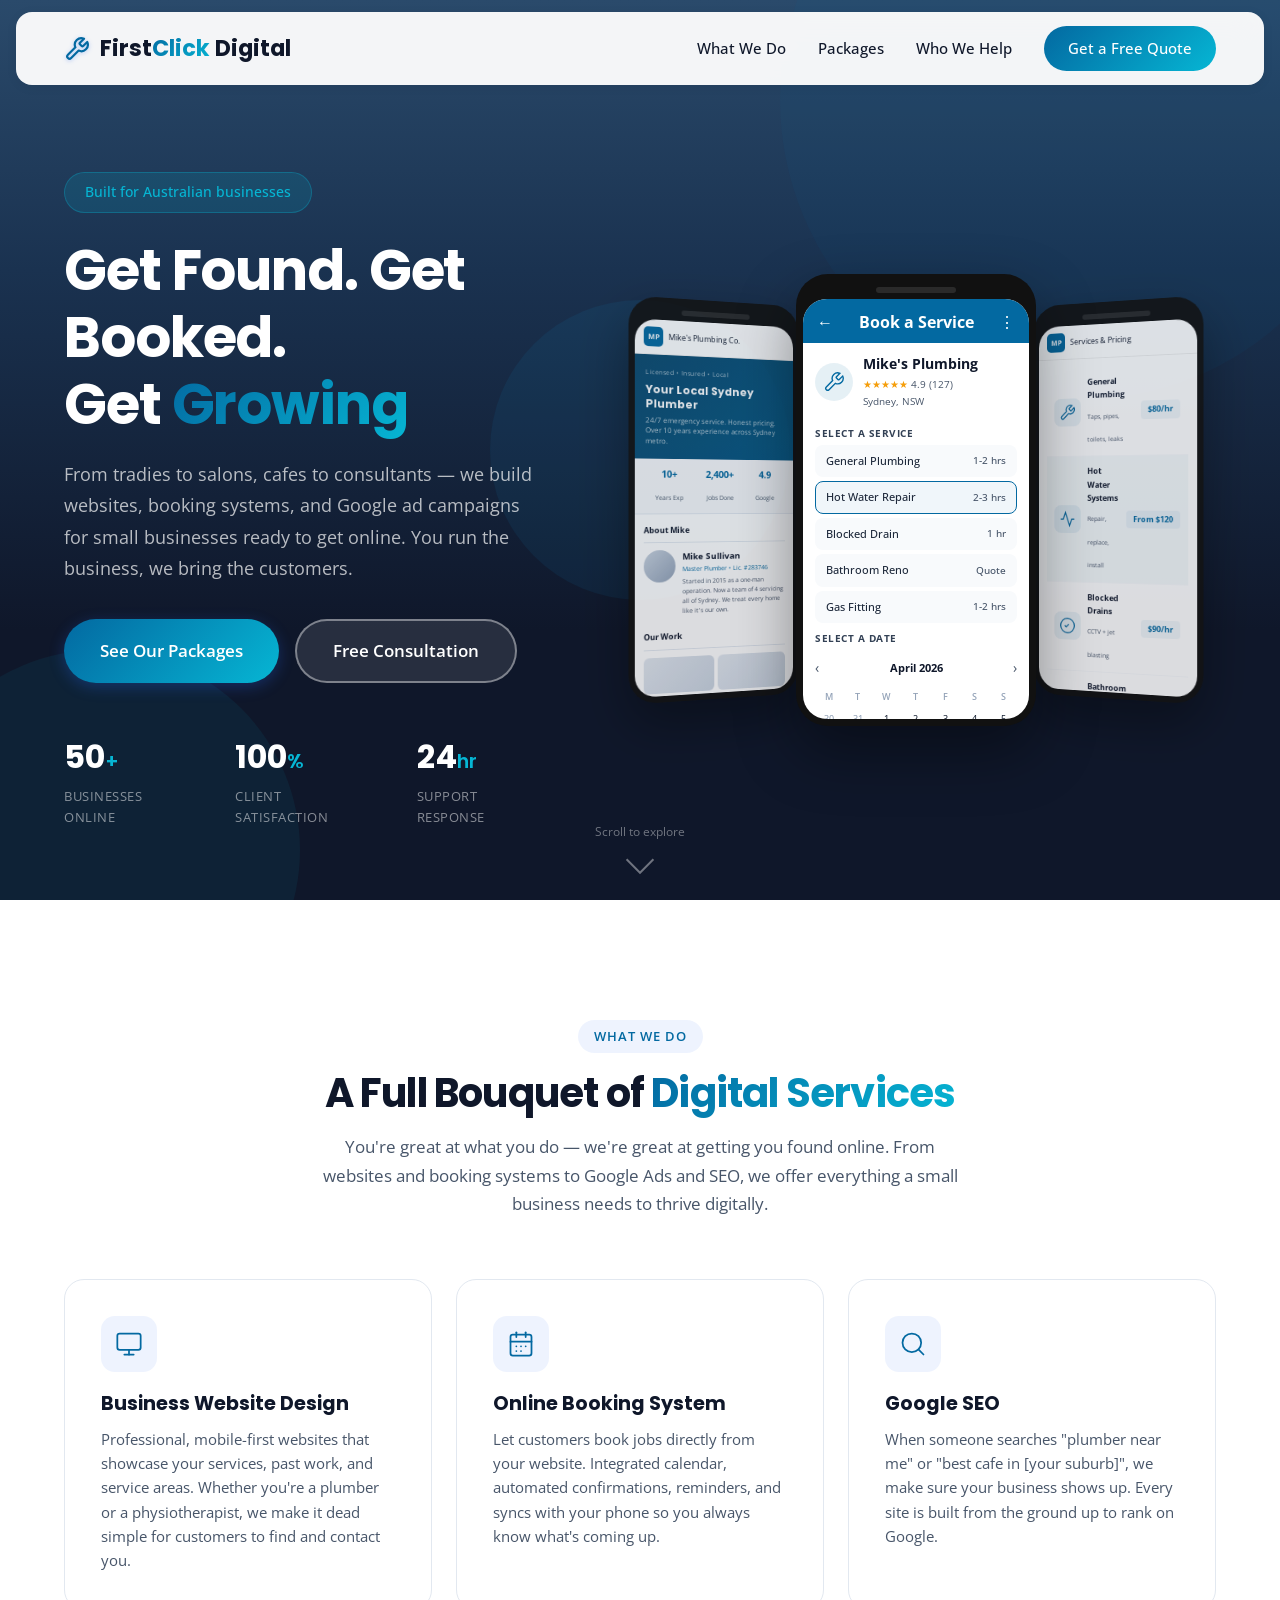
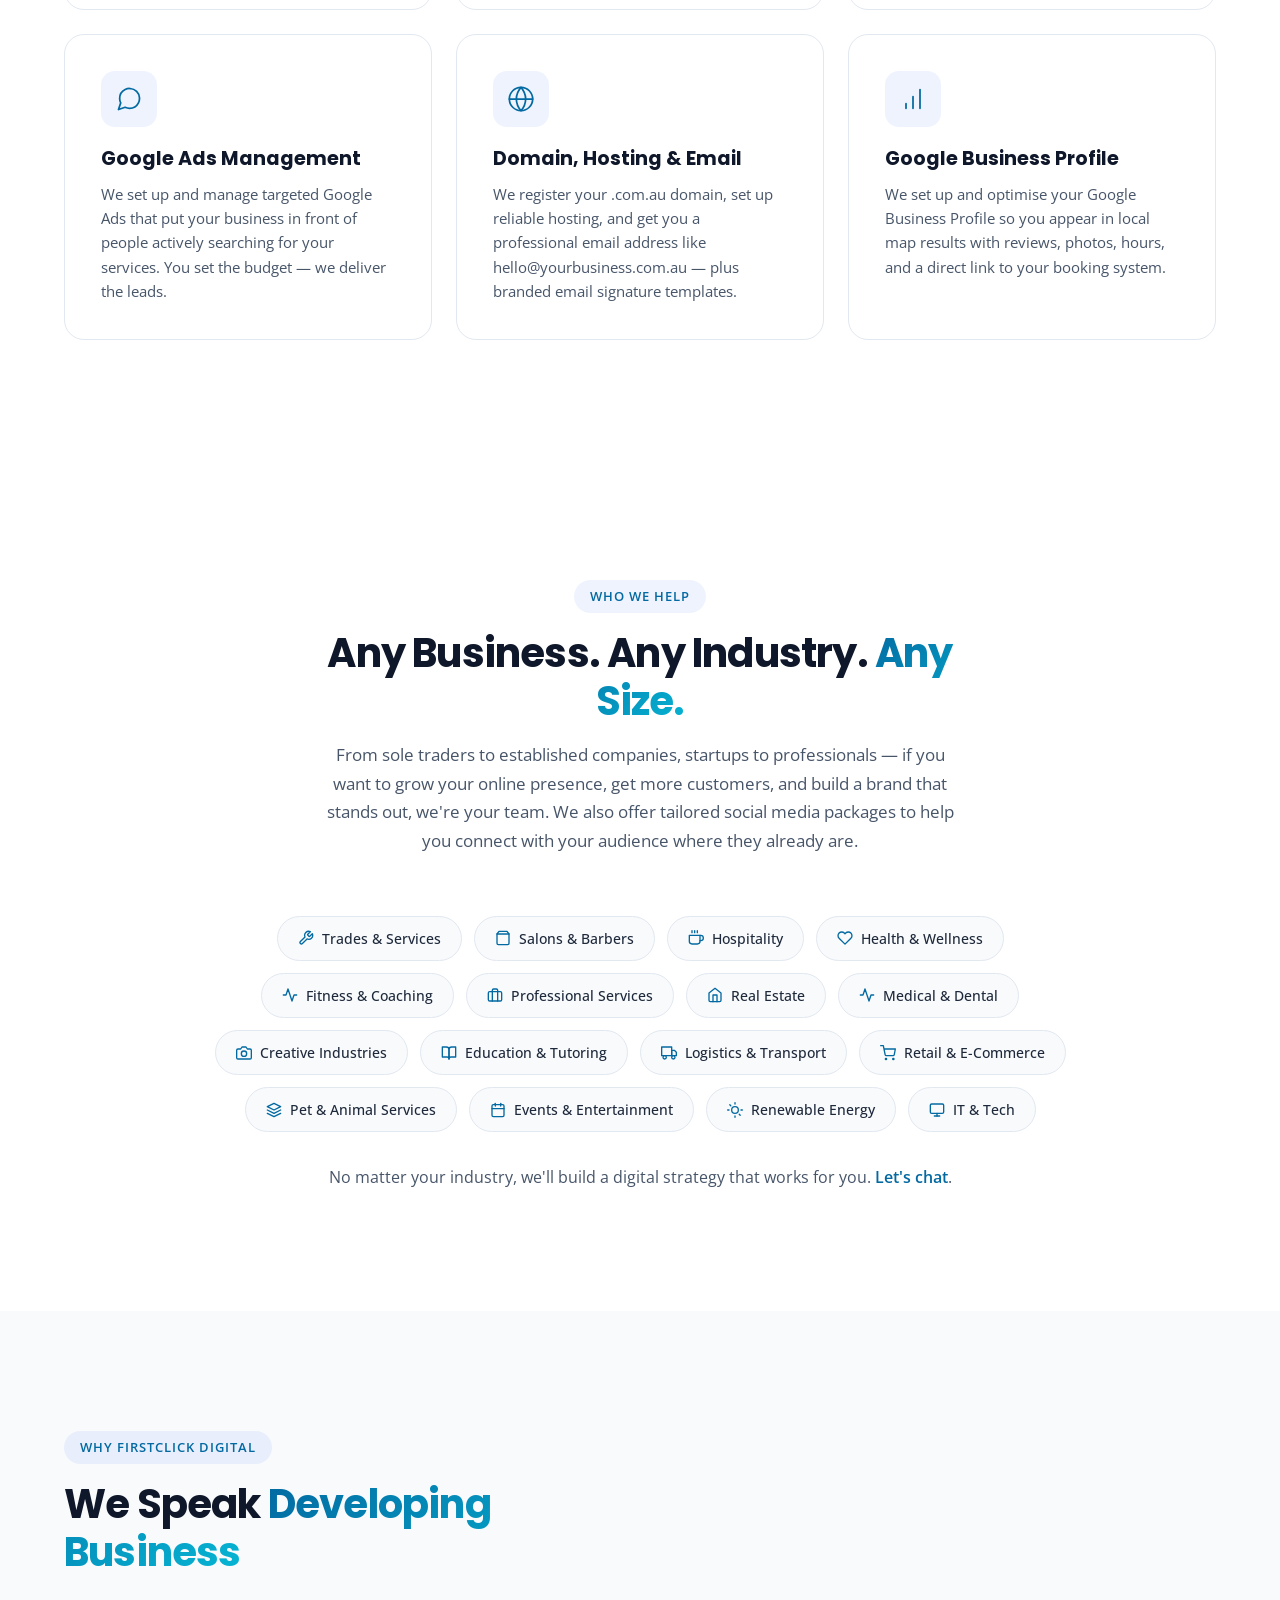
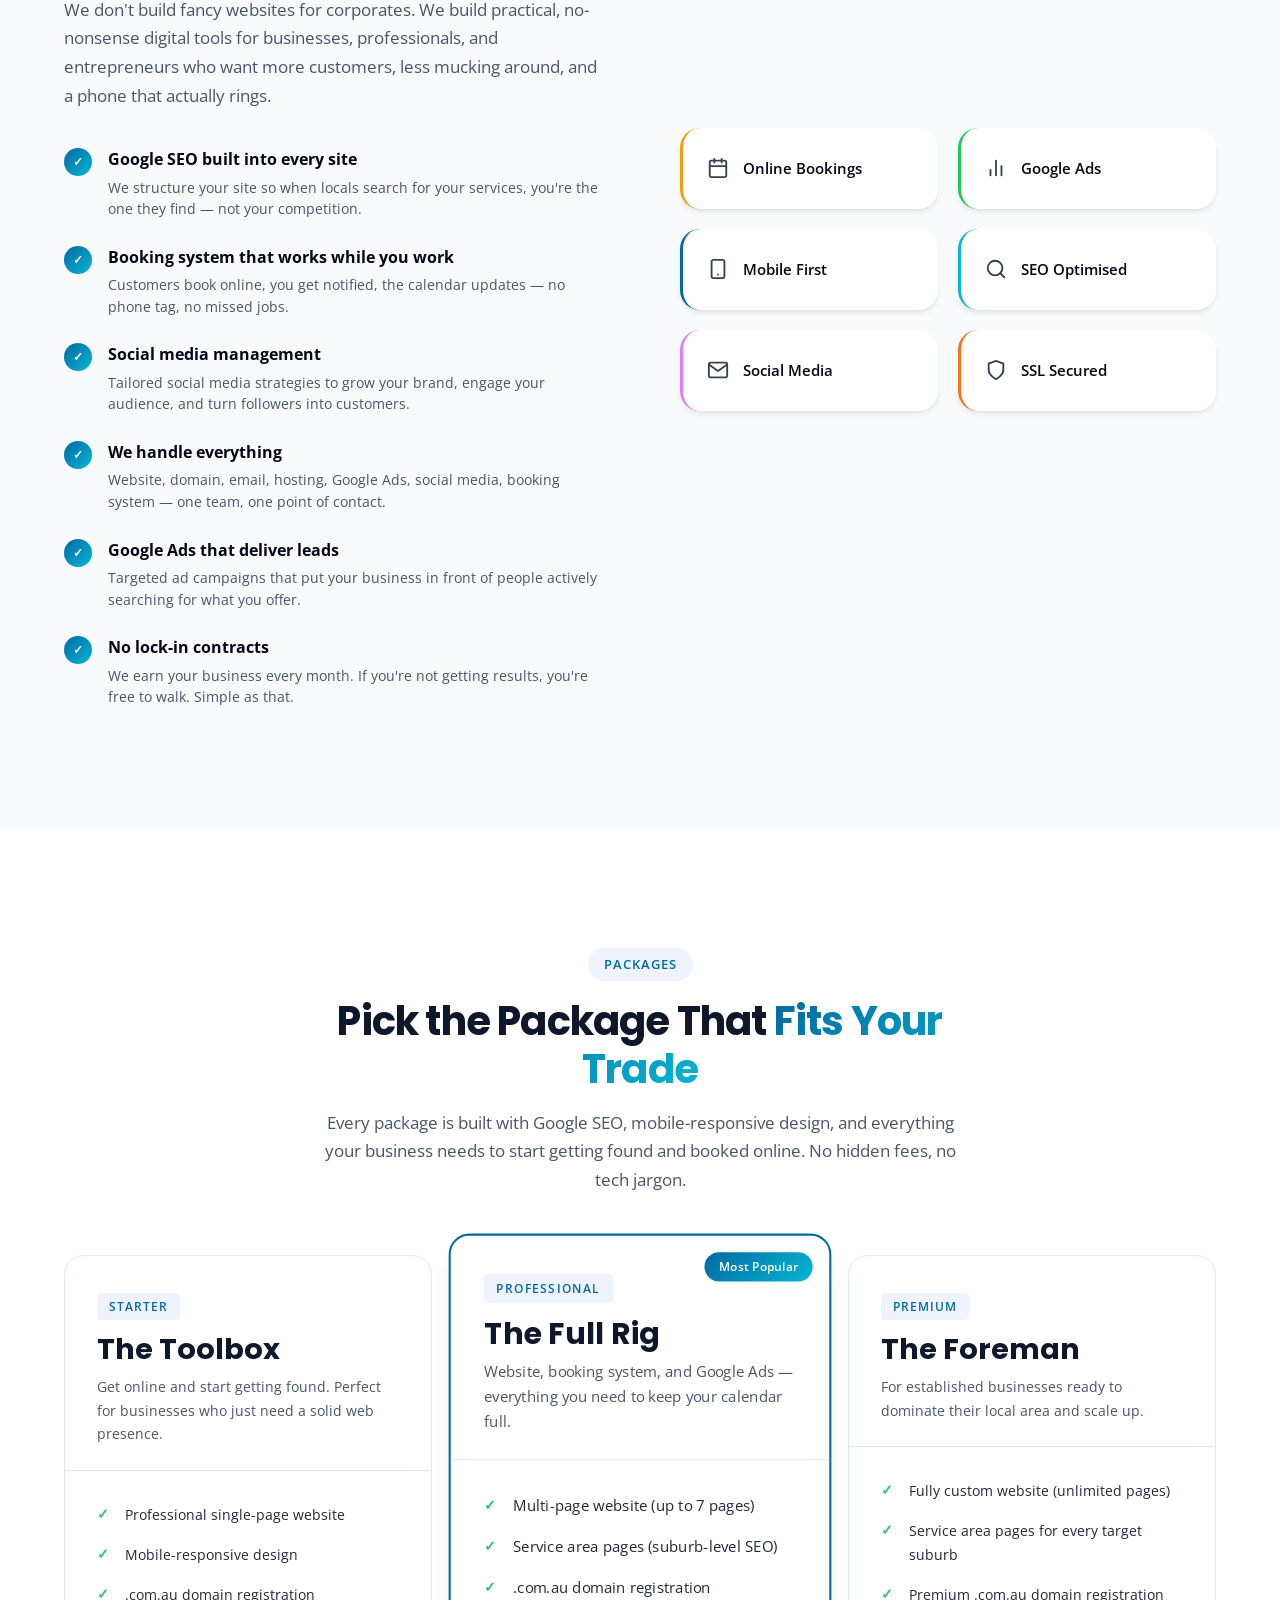
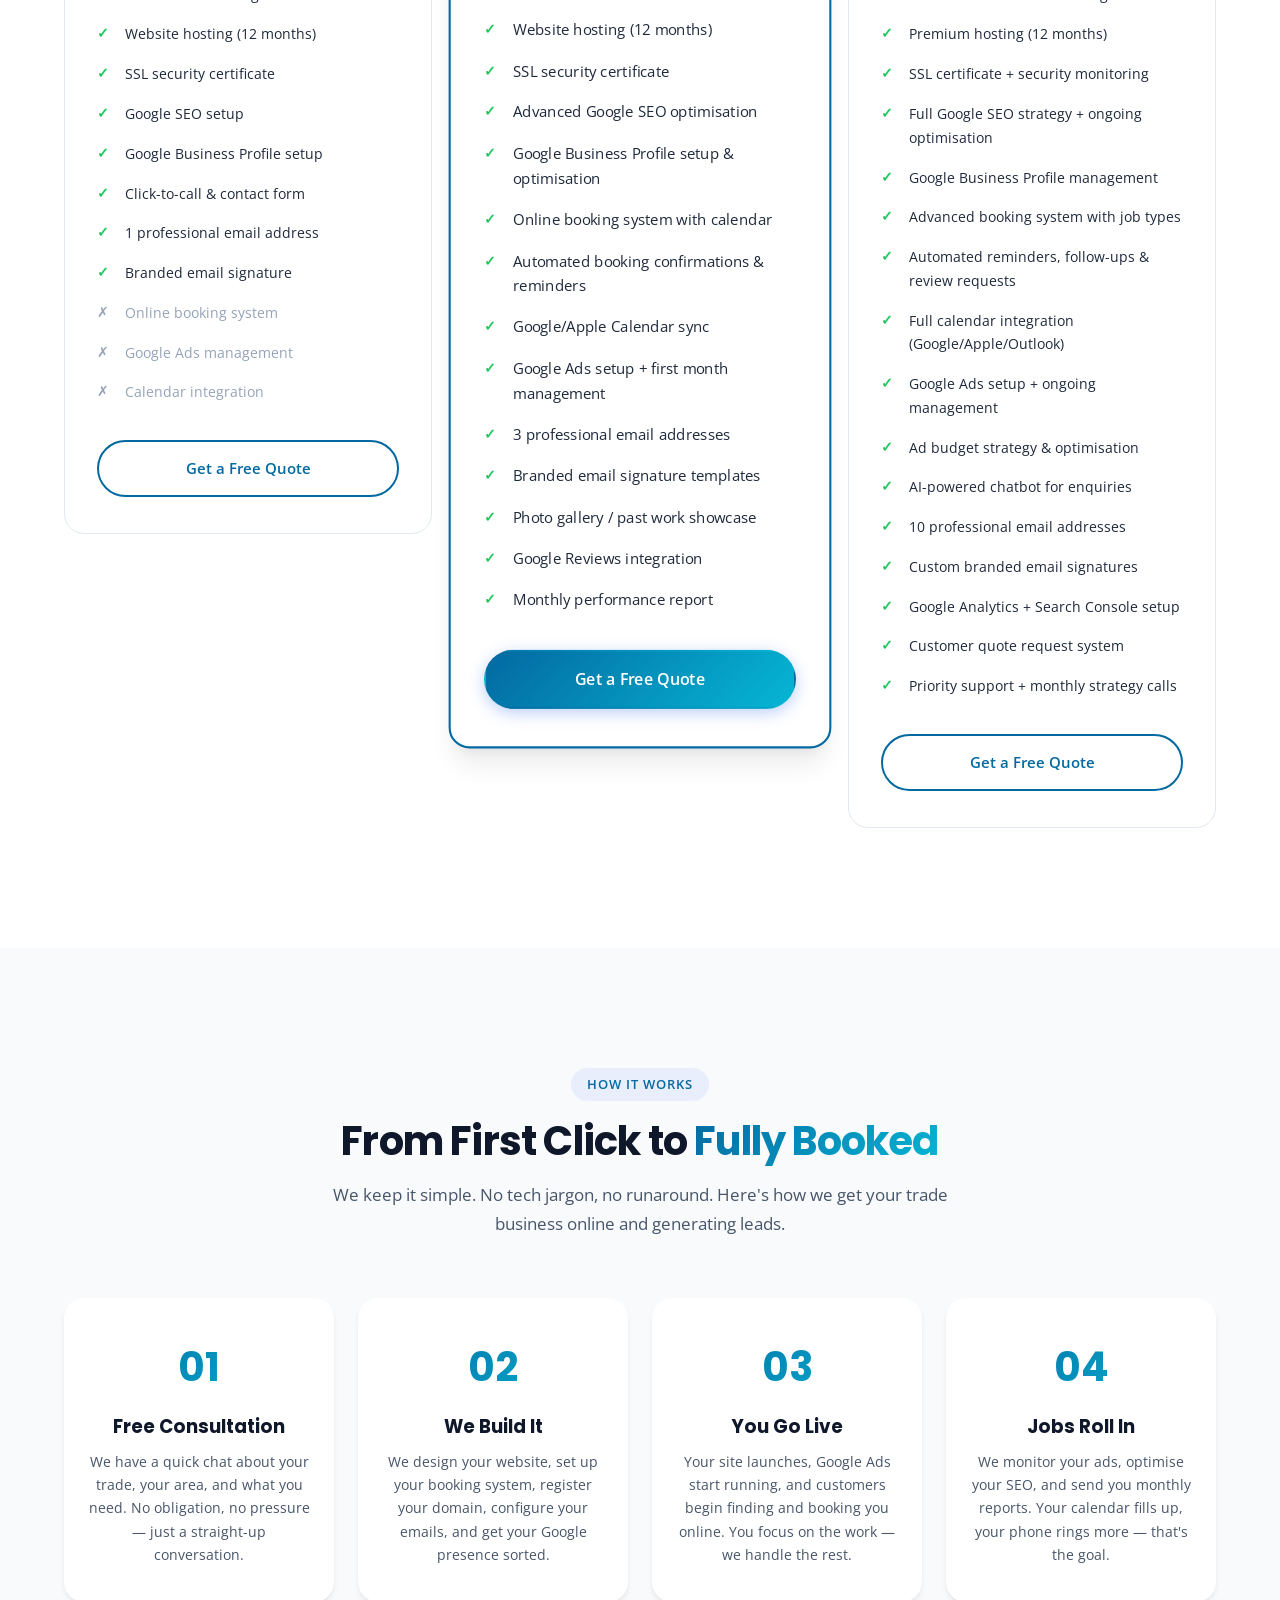
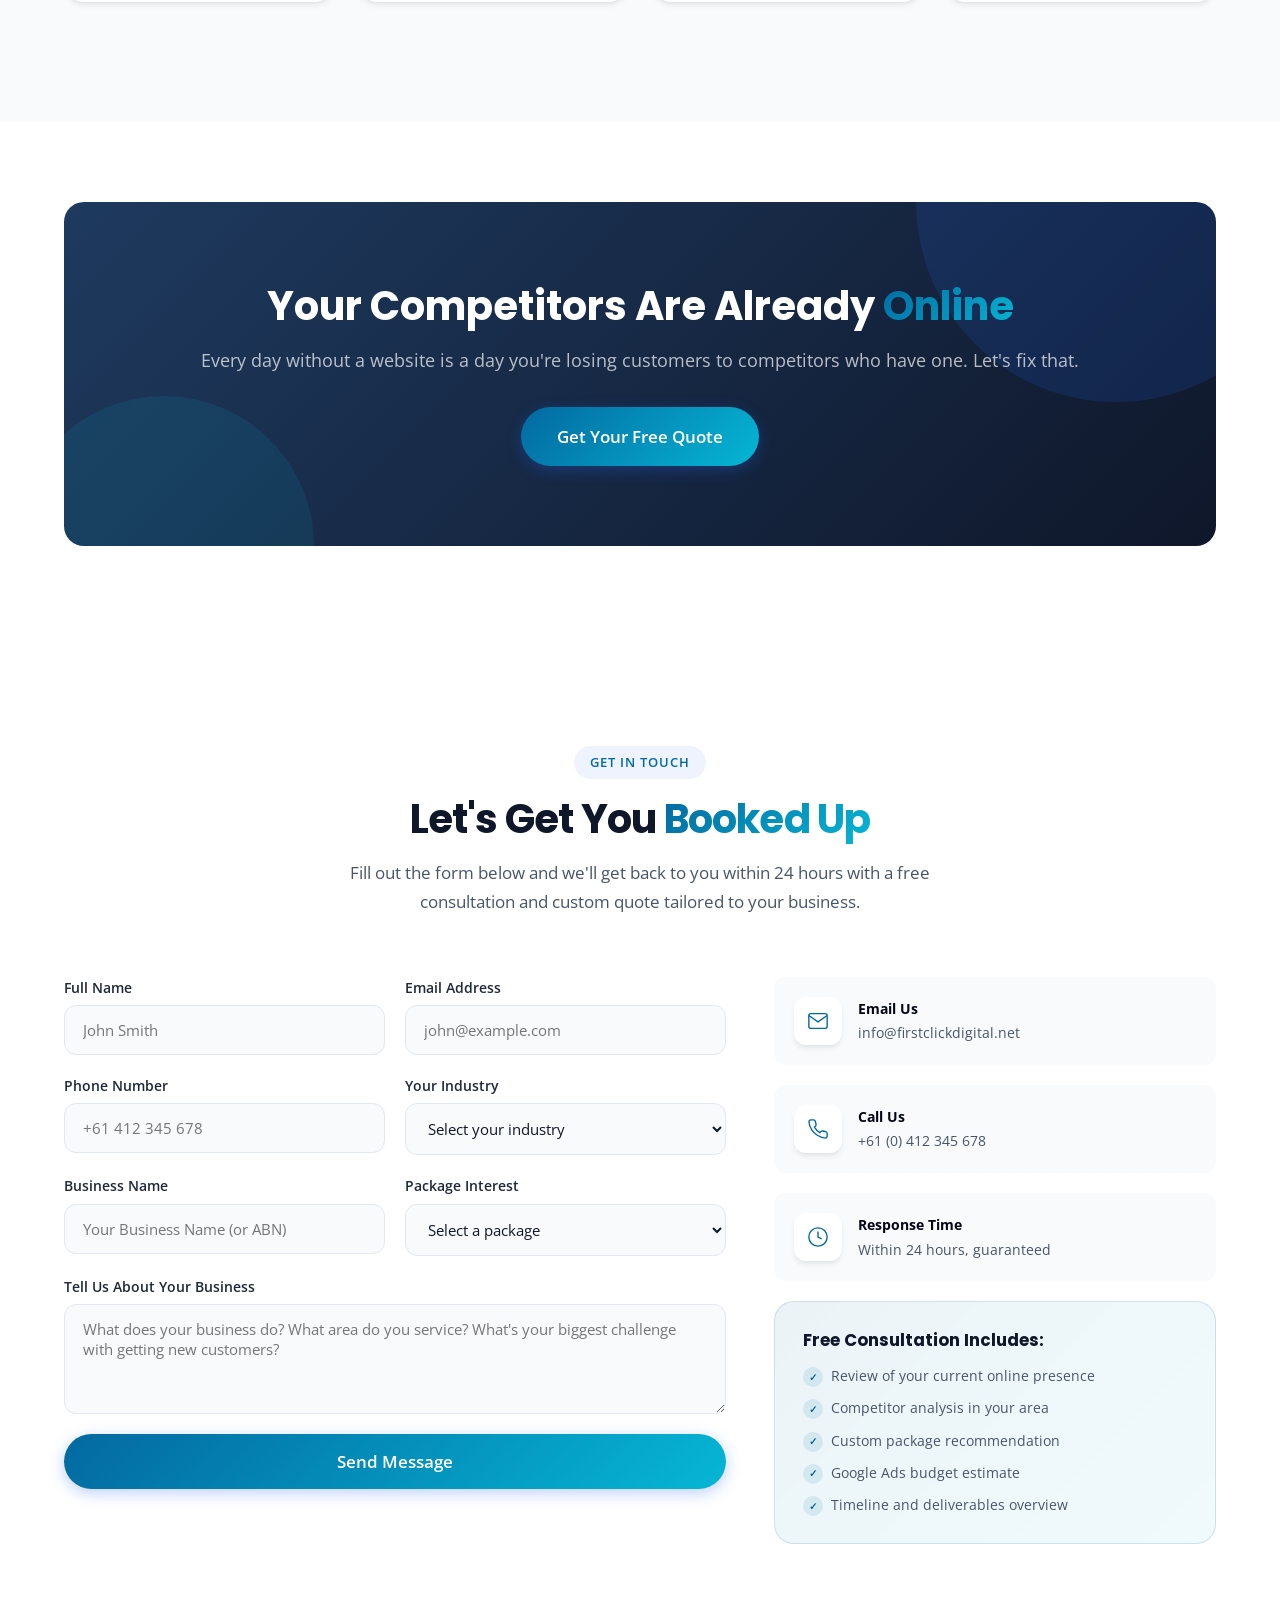
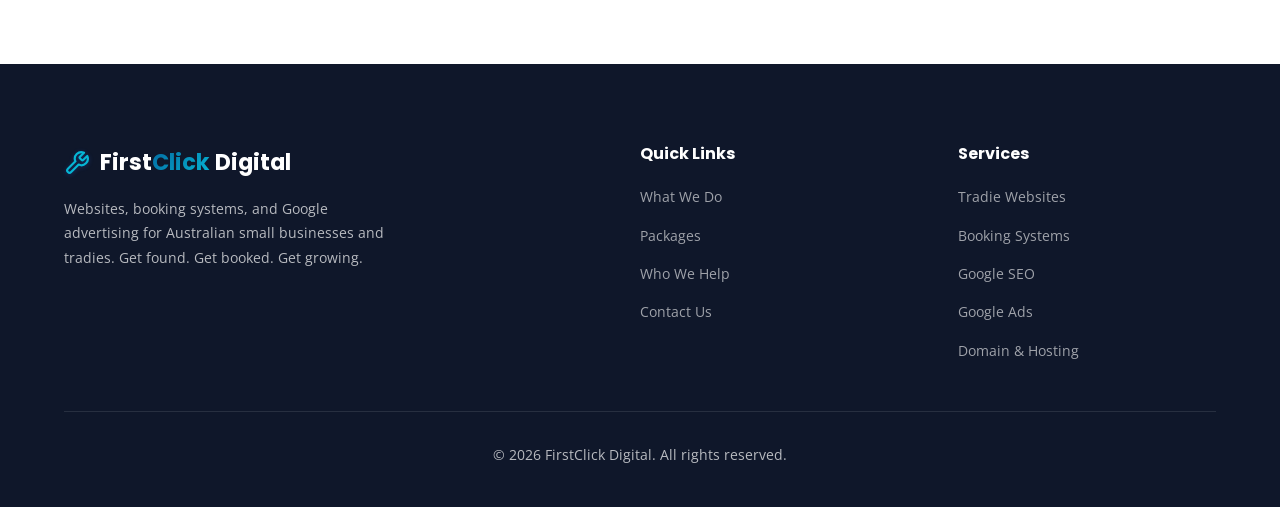
==== index.html @ 9e6e7e3d "Connect contact form to Formspree for email forwarding Submissions now forward to info@firstclickdig" ====
<!DOCTYPE html>
<html lang="en">
<head>
    <meta charset="UTF-8">
    <meta name="viewport" content="width=device-width, initial-scale=1.0">
    <meta name="description" content="FirstClick Digital - Websites, booking systems & Google advertising for Australian small businesses and tradies. Get found online. Get booked. Get paid.">
    <meta name="keywords" content="small business website Australia, tradie website, booking system, Google Ads, SEO, plumber website, electrician website, online presence, business website">
    <title>FirstClick Digital | Websites & Booking Systems for Australian Businesses</title>
    <link rel="preconnect" href="https://fonts.googleapis.com">
    <link rel="preconnect" href="https://fonts.gstatic.com" crossorigin>
    <link href="https://fonts.googleapis.com/css2?family=Open+Sans:wght@300;400;500;600;700&family=Poppins:wght@400;500;600;700;800&display=swap" rel="stylesheet">
    <link rel="stylesheet" href="styles.css">
</head>
<body>
    <!-- Navigation -->
    <nav class="navbar" id="navbar">
        <div class="container nav-container">
            <a href="#" class="logo">
                <span class="logo-icon"><svg viewBox="0 0 24 24" fill="none" stroke="currentColor" stroke-width="2" stroke-linecap="round" stroke-linejoin="round" width="24" height="24"><path d="M14.7 6.3a1 1 0 0 0 0 1.4l1.6 1.6a1 1 0 0 0 1.4 0l3.77-3.77a6 6 0 0 1-7.94 7.94l-6.91 6.91a2.12 2.12 0 0 1-3-3l6.91-6.91a6 6 0 0 1 7.94-7.94l-3.76 3.76z"/></svg></span>
                <span class="logo-text">First<span class="accent">Click</span> Digital</span>
            </a>
            <button class="nav-toggle" id="navToggle" aria-label="Toggle navigation">
                <span></span>
                <span></span>
                <span></span>
            </button>
            <ul class="nav-links" id="navLinks">
                <li><a href="#services">What We Do</a></li>
                <li><a href="#packages">Packages</a></li>
                <li><a href="#trades">Who We Help</a></li>
                <li><a href="#contact" class="btn btn-nav">Get a Free Quote</a></li>
            </ul>
        </div>
    </nav>

    <!-- Hero Section -->
    <header class="hero" id="hero">
        <div class="hero-bg-shapes">
            <div class="shape shape-1"></div>
            <div class="shape shape-2"></div>
            <div class="shape shape-3"></div>
        </div>

        <div class="container hero-container">
            <div class="hero-content">
                <div class="hero-badge">Built for Australian businesses</div>
                <h1>Get Found. Get Booked.<br>Get <span class="accent">Growing</span></h1>
                <p class="hero-subtitle">
                    From tradies to salons, cafes to consultants &mdash; we build websites, booking systems, and Google ad campaigns for small businesses ready to get online. You run the business, we bring the customers.
                </p>
                <div class="hero-cta">
                    <a href="#packages" class="btn btn-primary btn-lg">See Our Packages</a>
                    <a href="#contact" class="btn btn-outline btn-lg">Free Consultation</a>
                </div>
                <div class="hero-stats">
                    <div class="stat">
                        <span class="stat-number" data-target="50">0</span><span class="stat-suffix">+</span>
                        <span class="stat-label">Businesses Online</span>
                    </div>
                    <div class="stat">
                        <span class="stat-number" data-target="100">0</span><span class="stat-suffix">%</span>
                        <span class="stat-label">Client Satisfaction</span>
                    </div>
                    <div class="stat">
                        <span class="stat-number" data-target="24">0</span><span class="stat-suffix">hr</span>
                        <span class="stat-label">Support Response</span>
                    </div>
                </div>
            </div>
            <div class="hero-visual">
                <div class="phone-trio">

                    <!-- Phone 1 (Left): About the Tradie - Auto-scrolling -->
                    <div class="phone-mockup phone-side phone-left">
                        <div class="phone-notch"></div>
                        <div class="phone-screen">
                            <div class="auto-scroll-content" id="autoScrollLeft">
                                <div class="ws-nav"><strong>MP</strong><span>Mike's Plumbing Co.</span></div>
                                <div class="ws-hero-banner">
                                    <div class="ws-hero-badge">Licensed &bull; Insured &bull; Local</div>
                                    <h3 class="ws-hero-h">Your Local Sydney Plumber</h3>
                                    <p class="ws-hero-p">24/7 emergency service. Honest pricing. Over 10 years experience across Sydney metro.</p>
                                </div>
                                <div class="ws-stats-bar">
                                    <div class="ws-stat"><strong>10+</strong><span>Years Exp</span></div>
                                    <div class="ws-stat"><strong>2,400+</strong><span>Jobs Done</span></div>
                                    <div class="ws-stat"><strong>4.9</strong><span>Google</span></div>
                                </div>
                                <div class="ws-section">
                                    <div class="ws-section-h">About Mike</div>
                                    <div class="ws-about-card">
                                        <div class="ws-avatar"></div>
                                        <div>
                                            <strong>Mike Sullivan</strong>
                                            <span>Master Plumber &bull; Lic. #283746</span>
                                            <p>Started in 2015 as a one-man operation. Now a team of 4 servicing all of Sydney. We treat every home like it's our own.</p>
                                        </div>
                                    </div>
                                </div>
                                <div class="ws-section">
                                    <div class="ws-section-h">Our Work</div>
                                    <div class="ws-gallery">
                                        <div class="ws-gallery-img"></div>
                                        <div class="ws-gallery-img"></div>
                                        <div class="ws-gallery-img"></div>
                                        <div class="ws-gallery-img"></div>
                                    </div>
                                </div>
                                <div class="ws-section">
                                    <div class="ws-section-h">Reviews</div>
                                    <div class="ws-review">
                                        <div class="ws-rev-stars">&#9733;&#9733;&#9733;&#9733;&#9733;</div>
                                        <p>"Arrived within 30 mins of calling. Fixed a burst pipe and cleaned up after. Can't fault the service."</p>
                                        <strong>Sarah T. &bull; Bondi</strong>
                                    </div>
                                    <div class="ws-review">
                                        <div class="ws-rev-stars">&#9733;&#9733;&#9733;&#9733;&#9733;</div>
                                        <p>"Best plumber we've used in 20 years. Fair pricing, great communication, and genuinely nice bloke."</p>
                                        <strong>James K. &bull; Parramatta</strong>
                                    </div>
                                    <div class="ws-review">
                                        <div class="ws-rev-stars">&#9733;&#9733;&#9733;&#9733;&#9734;</div>
                                        <p>"Quick hot water replacement. Explained everything clearly. Only 4 stars because had to wait a day."</p>
                                        <strong>Linda M. &bull; Chatswood</strong>
                                    </div>
                                </div>
                                <div class="ws-section">
                                    <div class="ws-section-h">Service Areas</div>
                                    <div class="ws-areas">
                                        <span>Sydney CBD</span><span>Parramatta</span><span>Bondi</span><span>Manly</span><span>Chatswood</span><span>Liverpool</span><span>Penrith</span><span>Cronulla</span>
                                    </div>
                                </div>
                            </div>
                        </div>
                    </div>

                    <!-- Phone 2 (Center): Interactive Booking -->
                    <div class="phone-mockup phone-center">
                        <div class="phone-notch"></div>
                        <div class="phone-screen">
                            <div class="interactive-scroll" id="interactivePhone">
                                <div class="app-header-sticky">
                                    <span>&#8592;</span>
                                    <strong>Book a Service</strong>
                                    <span>&#8942;</span>
                                </div>
                                <div class="tradie-profile">
                                    <div class="tradie-avatar">
                                        <svg viewBox="0 0 24 24" fill="none" stroke="currentColor" stroke-width="1.5"><path d="M14.7 6.3a1 1 0 0 0 0 1.4l1.6 1.6a1 1 0 0 0 1.4 0l3.77-3.77a6 6 0 0 1-7.94 7.94l-6.91 6.91a2.12 2.12 0 0 1-3-3l6.91-6.91a6 6 0 0 1 7.94-7.94l-3.76 3.76z"/></svg>
                                    </div>
                                    <div class="tradie-info">
                                        <div class="tradie-name">Mike's Plumbing</div>
                                        <div class="tradie-rating">&#9733;&#9733;&#9733;&#9733;&#9733; <span>4.9 (127)</span></div>
                                        <div class="tradie-location">Sydney, NSW</div>
                                    </div>
                                </div>
                                <div class="app-section-label">Select a Service</div>
                                <div class="service-list">
                                    <div class="service-item"><span>General Plumbing</span><span class="service-time">1-2 hrs</span></div>
                                    <div class="service-item active"><span>Hot Water Repair</span><span class="service-time">2-3 hrs</span></div>
                                    <div class="service-item"><span>Blocked Drain</span><span class="service-time">1 hr</span></div>
                                    <div class="service-item"><span>Bathroom Reno</span><span class="service-time">Quote</span></div>
                                    <div class="service-item"><span>Gas Fitting</span><span class="service-time">1-2 hrs</span></div>
                                </div>
                                <div class="app-section-label">Select a Date</div>
                                <div class="mini-calendar">
                                    <div class="cal-header"><span>&#8249;</span><strong>April 2026</strong><span>&#8250;</span></div>
                                    <div class="cal-days"><span class="cal-day-label">M</span><span class="cal-day-label">T</span><span class="cal-day-label">W</span><span class="cal-day-label">T</span><span class="cal-day-label">F</span><span class="cal-day-label">S</span><span class="cal-day-label">S</span></div>
                                    <div class="cal-dates">
                                        <span class="cal-date dim">30</span><span class="cal-date dim">31</span><span class="cal-date">1</span><span class="cal-date">2</span><span class="cal-date">3</span><span class="cal-date">4</span><span class="cal-date">5</span>
                                        <span class="cal-date">6</span><span class="cal-date">7</span><span class="cal-date available">8</span><span class="cal-date available">9</span><span class="cal-date available selected">10</span><span class="cal-date">11</span><span class="cal-date">12</span>
                                        <span class="cal-date available">13</span><span class="cal-date available">14</span><span class="cal-date available">15</span><span class="cal-date available">16</span><span class="cal-date">17</span><span class="cal-date">18</span><span class="cal-date">19</span>
                                        <span class="cal-date available">20</span><span class="cal-date available">21</span><span class="cal-date">22</span><span class="cal-date">23</span><span class="cal-date available">24</span><span class="cal-date">25</span><span class="cal-date">26</span>
                                    </div>
                                </div>
                                <div class="app-section-label">Available Times &mdash; Fri 10 Apr</div>
                                <div class="time-slots">
                                    <div class="time-slot booked">8:00 AM <span class="booked-label">Booked</span></div>
                                    <div class="time-slot booked">9:00 AM <span class="booked-label">Booked</span></div>
                                    <div class="time-slot booked">10:00 AM <span class="booked-label">Booked</span></div>
                                    <div class="time-slot selected">11:00 AM <span class="slot-check">&#10003;</span></div>
                                    <div class="time-slot">12:00 PM</div>
                                    <div class="time-slot">1:00 PM</div>
                                    <div class="time-slot booked">2:00 PM <span class="booked-label">Booked</span></div>
                                    <div class="time-slot">3:00 PM</div>
                                </div>
                                <div class="app-section-label">Booking Summary</div>
                                <div class="booking-summary">
                                    <div class="summary-row"><span>Service</span><strong>Hot Water Repair</strong></div>
                                    <div class="summary-row"><span>Date</span><strong>Friday, 10 April</strong></div>
                                    <div class="summary-row"><span>Time</span><strong>11:00 AM</strong></div>
                                    <div class="summary-row"><span>Technician</span><strong>Mike S.</strong></div>
                                    <div class="summary-row"><span>Estimate</span><strong>From $120</strong></div>
                                </div>
                                <div class="phone-book-btn">Confirm Booking</div>
                                <div class="scroll-hint">&#8593; Scroll to explore &#8595;</div>
                            </div>
                        </div>
                    </div>

                    <!-- Phone 3 (Right): Services & Pricing - Auto-scrolling -->
                    <div class="phone-mockup phone-side phone-right">
                        <div class="phone-notch"></div>
                        <div class="phone-screen">
                            <div class="auto-scroll-content" id="autoScrollRight">
                                <div class="ws-nav"><strong>MP</strong><span>Services & Pricing</span></div>
                                <div class="ws-section" style="padding-top:10px;">
                                    <div class="ws-price-card">
                                        <div class="ws-price-icon"><svg viewBox="0 0 24 24" fill="none" stroke="#0369A1" stroke-width="1.5" width="20" height="20"><path d="M14.7 6.3a1 1 0 0 0 0 1.4l1.6 1.6a1 1 0 0 0 1.4 0l3.77-3.77a6 6 0 0 1-7.94 7.94l-6.91 6.91a2.12 2.12 0 0 1-3-3l6.91-6.91a6 6 0 0 1 7.94-7.94l-3.76 3.76z"/></svg></div>
                                        <div class="ws-price-info"><strong>General Plumbing</strong><span>Taps, pipes, toilets, leaks</span></div>
                                        <div class="ws-price-tag">$80/hr</div>
                                    </div>
                                    <div class="ws-price-card featured-pc">
                                        <div class="ws-price-icon"><svg viewBox="0 0 24 24" fill="none" stroke="#0369A1" stroke-width="1.5" width="20" height="20"><polyline points="22 12 18 12 15 21 9 3 6 12 2 12"/></svg></div>
                                        <div class="ws-price-info"><strong>Hot Water Systems</strong><span>Repair, replace, install</span></div>
                                        <div class="ws-price-tag">From $120</div>
                                    </div>
                                    <div class="ws-price-card">
                                        <div class="ws-price-icon"><svg viewBox="0 0 24 24" fill="none" stroke="#0369A1" stroke-width="1.5" width="20" height="20"><circle cx="12" cy="12" r="10"/><path d="M8 12l2 2 4-4"/></svg></div>
                                        <div class="ws-price-info"><strong>Blocked Drains</strong><span>CCTV + jet blasting</span></div>
                                        <div class="ws-price-tag">$90/hr</div>
                                    </div>
                                    <div class="ws-price-card">
                                        <div class="ws-price-icon"><svg viewBox="0 0 24 24" fill="none" stroke="#0369A1" stroke-width="1.5" width="20" height="20"><path d="M3 9l9-7 9 7v11a2 2 0 0 1-2 2H5a2 2 0 0 1-2-2z"/></svg></div>
                                        <div class="ws-price-info"><strong>Bathroom Renos</strong><span>Full design & build</span></div>
                                        <div class="ws-price-tag">Get Quote</div>
                                    </div>
                                    <div class="ws-price-card">
                                        <div class="ws-price-icon"><svg viewBox="0 0 24 24" fill="none" stroke="#0369A1" stroke-width="1.5" width="20" height="20"><path d="M12 22s8-4 8-10V5l-8-3-8 3v7c0 6 8 10 8 10z"/></svg></div>
                                        <div class="ws-price-info"><strong>Gas Fitting</strong><span>Certified gas work</span></div>
                                        <div class="ws-price-tag">$95/hr</div>
                                    </div>
                                </div>
                                <div class="ws-section">
                                    <div class="ws-section-h">Why Choose Us</div>
                                    <div class="ws-usp"><svg viewBox="0 0 24 24" fill="none" stroke="#22c55e" stroke-width="2" width="12" height="12"><path d="M20 6L9 17l-5-5"/></svg> Same day emergency service</div>
                                    <div class="ws-usp"><svg viewBox="0 0 24 24" fill="none" stroke="#22c55e" stroke-width="2" width="12" height="12"><path d="M20 6L9 17l-5-5"/></svg> Upfront, honest pricing</div>
                                    <div class="ws-usp"><svg viewBox="0 0 24 24" fill="none" stroke="#22c55e" stroke-width="2" width="12" height="12"><path d="M20 6L9 17l-5-5"/></svg> Fully licensed & insured</div>
                                    <div class="ws-usp"><svg viewBox="0 0 24 24" fill="none" stroke="#22c55e" stroke-width="2" width="12" height="12"><path d="M20 6L9 17l-5-5"/></svg> Clean & respectful technicians</div>
                                    <div class="ws-usp"><svg viewBox="0 0 24 24" fill="none" stroke="#22c55e" stroke-width="2" width="12" height="12"><path d="M20 6L9 17l-5-5"/></svg> Warranty on all work</div>
                                </div>
                                <div class="ws-section">
                                    <div class="ws-section-h">Certifications</div>
                                    <div class="ws-certs">
                                        <div class="ws-cert"><strong>Master<br>Plumber</strong></div>
                                        <div class="ws-cert"><strong>Gas<br>Certified</strong></div>
                                        <div class="ws-cert"><strong>Backflow<br>Licensed</strong></div>
                                    </div>
                                </div>
                                <div class="ws-cta-bar">
                                    <strong>Ready to book?</strong>
                                    <div class="ws-cta-btn">Book Online</div>
                                </div>
                            </div>
                        </div>
                    </div>

                </div>
            </div>
        </div>

        <div class="scroll-indicator">
            <span>Scroll to explore</span>
            <div class="scroll-arrow"></div>
        </div>
    </header>

    <!-- Services Section -->
    <section class="services" id="services">
        <div class="container">
            <div class="section-header">
                <span class="section-tag">What We Do</span>
                <h2>A Full Bouquet of <span class="accent">Digital Services</span></h2>
                <p>You're great at what you do &mdash; we're great at getting you found online. From websites and booking systems to Google Ads and SEO, we offer everything a small business needs to thrive digitally.</p>
            </div>
            <div class="services-grid">
                <div class="service-card" data-aos="fade-up">
                    <div class="service-icon">
                        <svg viewBox="0 0 24 24" fill="none" stroke="currentColor" stroke-width="1.5" stroke-linecap="round" stroke-linejoin="round"><rect x="2" y="3" width="20" height="14" rx="2"/><line x1="8" y1="21" x2="16" y2="21"/><line x1="12" y1="17" x2="12" y2="21"/></svg>
                    </div>
                    <h3>Business Website Design</h3>
                    <p>Professional, mobile-first websites that showcase your services, past work, and service areas. Whether you're a plumber or a physiotherapist, we make it dead simple for customers to find and contact you.</p>
                </div>
                <div class="service-card" data-aos="fade-up" data-aos-delay="100">
                    <div class="service-icon">
                        <svg viewBox="0 0 24 24" fill="none" stroke="currentColor" stroke-width="1.5" stroke-linecap="round" stroke-linejoin="round"><rect x="3" y="4" width="18" height="18" rx="2" ry="2"/><line x1="16" y1="2" x2="16" y2="6"/><line x1="8" y1="2" x2="8" y2="6"/><line x1="3" y1="10" x2="21" y2="10"/><path d="M8 14h.01"/><path d="M12 14h.01"/><path d="M16 14h.01"/><path d="M8 18h.01"/><path d="M12 18h.01"/></svg>
                    </div>
                    <h3>Online Booking System</h3>
                    <p>Let customers book jobs directly from your website. Integrated calendar, automated confirmations, reminders, and syncs with your phone so you always know what's coming up.</p>
                </div>
                <div class="service-card" data-aos="fade-up" data-aos-delay="200">
                    <div class="service-icon">
                        <svg viewBox="0 0 24 24" fill="none" stroke="currentColor" stroke-width="1.5" stroke-linecap="round" stroke-linejoin="round"><circle cx="11" cy="11" r="8"/><line x1="21" y1="21" x2="16.65" y2="16.65"/></svg>
                    </div>
                    <h3>Google SEO</h3>
                    <p>When someone searches "plumber near me" or "best cafe in [your suburb]", we make sure your business shows up. Every site is built from the ground up to rank on Google.</p>
                </div>
                <div class="service-card" data-aos="fade-up" data-aos-delay="300">
                    <div class="service-icon">
                        <svg viewBox="0 0 24 24" fill="none" stroke="currentColor" stroke-width="1.5" stroke-linecap="round" stroke-linejoin="round"><path d="M21 11.5a8.38 8.38 0 0 1-.9 3.8 8.5 8.5 0 0 1-7.6 4.7 8.38 8.38 0 0 1-3.8-.9L3 21l1.9-5.7a8.38 8.38 0 0 1-.9-3.8 8.5 8.5 0 0 1 4.7-7.6 8.38 8.38 0 0 1 3.8-.9h.5a8.48 8.48 0 0 1 8 8v.5z"/></svg>
                    </div>
                    <h3>Google Ads Management</h3>
                    <p>We set up and manage targeted Google Ads that put your business in front of people actively searching for your services. You set the budget &mdash; we deliver the leads.</p>
                </div>
                <div class="service-card" data-aos="fade-up" data-aos-delay="400">
                    <div class="service-icon">
                        <svg viewBox="0 0 24 24" fill="none" stroke="currentColor" stroke-width="1.5" stroke-linecap="round" stroke-linejoin="round"><circle cx="12" cy="12" r="10"/><line x1="2" y1="12" x2="22" y2="12"/><path d="M12 2a15.3 15.3 0 0 1 4 10 15.3 15.3 0 0 1-4 10 15.3 15.3 0 0 1-4-10 15.3 15.3 0 0 1 4-10z"/></svg>
                    </div>
                    <h3>Domain, Hosting & Email</h3>
                    <p>We register your .com.au domain, set up reliable hosting, and get you a professional email address like hello@yourbusiness.com.au &mdash; plus branded email signature templates.</p>
                </div>
                <div class="service-card" data-aos="fade-up" data-aos-delay="500">
                    <div class="service-icon">
                        <svg viewBox="0 0 24 24" fill="none" stroke="currentColor" stroke-width="1.5" stroke-linecap="round" stroke-linejoin="round"><path d="M12 20V10"/><path d="M18 20V4"/><path d="M6 20v-4"/></svg>
                    </div>
                    <h3>Google Business Profile</h3>
                    <p>We set up and optimise your Google Business Profile so you appear in local map results with reviews, photos, hours, and a direct link to your booking system.</p>
                </div>
            </div>
        </div>
    </section>

    <!-- Who We Help Section -->
    <section class="trades" id="trades">
        <div class="container">
            <div class="section-header">
                <span class="section-tag">Who We Help</span>
                <h2>Any Business. Any Industry. <span class="accent">Any Size.</span></h2>
                <p>From sole traders to established companies, startups to professionals &mdash; if you want to grow your online presence, get more customers, and build a brand that stands out, we're your team. We also offer tailored social media packages to help you connect with your audience where they already are.</p>
            </div>
            <div class="trades-grid">
                <div class="trade-tag"><svg viewBox="0 0 24 24" fill="none" stroke="currentColor" stroke-width="2" stroke-linecap="round" stroke-linejoin="round" width="16" height="16"><path d="M14.7 6.3a1 1 0 0 0 0 1.4l1.6 1.6a1 1 0 0 0 1.4 0l3.77-3.77a6 6 0 0 1-7.94 7.94l-6.91 6.91a2.12 2.12 0 0 1-3-3l6.91-6.91a6 6 0 0 1 7.94-7.94l-3.76 3.76z"/></svg> Trades & Services</div>
                <div class="trade-tag"><svg viewBox="0 0 24 24" fill="none" stroke="currentColor" stroke-width="2" stroke-linecap="round" stroke-linejoin="round" width="16" height="16"><path d="M6 2L3 6v14a2 2 0 0 0 2 2h14a2 2 0 0 0 2-2V6l-3-4z"/><line x1="3" y1="6" x2="21" y2="6"/></svg> Salons & Barbers</div>
                <div class="trade-tag"><svg viewBox="0 0 24 24" fill="none" stroke="currentColor" stroke-width="2" stroke-linecap="round" stroke-linejoin="round" width="16" height="16"><path d="M18 8h1a4 4 0 0 1 0 8h-1"/><path d="M2 8h16v9a4 4 0 0 1-4 4H6a4 4 0 0 1-4-4V8z"/><line x1="6" y1="1" x2="6" y2="4"/><line x1="10" y1="1" x2="10" y2="4"/><line x1="14" y1="1" x2="14" y2="4"/></svg> Hospitality</div>
                <div class="trade-tag"><svg viewBox="0 0 24 24" fill="none" stroke="currentColor" stroke-width="2" stroke-linecap="round" stroke-linejoin="round" width="16" height="16"><path d="M20.84 4.61a5.5 5.5 0 0 0-7.78 0L12 5.67l-1.06-1.06a5.5 5.5 0 0 0-7.78 7.78l1.06 1.06L12 21.23l7.78-7.78 1.06-1.06a5.5 5.5 0 0 0 0-7.78z"/></svg> Health & Wellness</div>
                <div class="trade-tag"><svg viewBox="0 0 24 24" fill="none" stroke="currentColor" stroke-width="2" stroke-linecap="round" stroke-linejoin="round" width="16" height="16"><polyline points="22 12 18 12 15 21 9 3 6 12 2 12"/></svg> Fitness & Coaching</div>
                <div class="trade-tag"><svg viewBox="0 0 24 24" fill="none" stroke="currentColor" stroke-width="2" stroke-linecap="round" stroke-linejoin="round" width="16" height="16"><rect x="2" y="7" width="20" height="14" rx="2" ry="2"/><path d="M16 21V5a2 2 0 0 0-2-2h-4a2 2 0 0 0-2 2v16"/></svg> Professional Services</div>
                <div class="trade-tag"><svg viewBox="0 0 24 24" fill="none" stroke="currentColor" stroke-width="2" stroke-linecap="round" stroke-linejoin="round" width="16" height="16"><path d="M3 9l9-7 9 7v11a2 2 0 0 1-2 2H5a2 2 0 0 1-2-2z"/><polyline points="9 22 9 12 15 12 15 22"/></svg> Real Estate</div>
                <div class="trade-tag"><svg viewBox="0 0 24 24" fill="none" stroke="currentColor" stroke-width="2" stroke-linecap="round" stroke-linejoin="round" width="16" height="16"><path d="M22 12h-4l-3 9L9 3l-3 9H2"/></svg> Medical & Dental</div>
                <div class="trade-tag"><svg viewBox="0 0 24 24" fill="none" stroke="currentColor" stroke-width="2" stroke-linecap="round" stroke-linejoin="round" width="16" height="16"><path d="M23 19a2 2 0 0 1-2 2H3a2 2 0 0 1-2-2V8a2 2 0 0 1 2-2h4l2-3h6l2 3h4a2 2 0 0 1 2 2z"/><circle cx="12" cy="13" r="4"/></svg> Creative Industries</div>
                <div class="trade-tag"><svg viewBox="0 0 24 24" fill="none" stroke="currentColor" stroke-width="2" stroke-linecap="round" stroke-linejoin="round" width="16" height="16"><path d="M2 3h6a4 4 0 0 1 4 4v14a3 3 0 0 0-3-3H2z"/><path d="M22 3h-6a4 4 0 0 0-4 4v14a3 3 0 0 1 3-3h7z"/></svg> Education & Tutoring</div>
                <div class="trade-tag"><svg viewBox="0 0 24 24" fill="none" stroke="currentColor" stroke-width="2" stroke-linecap="round" stroke-linejoin="round" width="16" height="16"><rect x="1" y="3" width="15" height="13"/><polygon points="16 8 20 8 23 11 23 16 16 16 16 8"/><circle cx="5.5" cy="18.5" r="2.5"/><circle cx="18.5" cy="18.5" r="2.5"/></svg> Logistics & Transport</div>
                <div class="trade-tag"><svg viewBox="0 0 24 24" fill="none" stroke="currentColor" stroke-width="2" stroke-linecap="round" stroke-linejoin="round" width="16" height="16"><circle cx="9" cy="21" r="1"/><circle cx="20" cy="21" r="1"/><path d="M1 1h4l2.68 13.39a2 2 0 0 0 2 1.61h9.72a2 2 0 0 0 2-1.61L23 6H6"/></svg> Retail & E-Commerce</div>
                <div class="trade-tag"><svg viewBox="0 0 24 24" fill="none" stroke="currentColor" stroke-width="2" stroke-linecap="round" stroke-linejoin="round" width="16" height="16"><path d="M12 2L2 7l10 5 10-5-10-5z"/><path d="M2 17l10 5 10-5"/><path d="M2 12l10 5 10-5"/></svg> Pet & Animal Services</div>
                <div class="trade-tag"><svg viewBox="0 0 24 24" fill="none" stroke="currentColor" stroke-width="2" stroke-linecap="round" stroke-linejoin="round" width="16" height="16"><rect x="3" y="4" width="18" height="18" rx="2" ry="2"/><line x1="16" y1="2" x2="16" y2="6"/><line x1="8" y1="2" x2="8" y2="6"/><line x1="3" y1="10" x2="21" y2="10"/></svg> Events & Entertainment</div>
                <div class="trade-tag"><svg viewBox="0 0 24 24" fill="none" stroke="currentColor" stroke-width="2" stroke-linecap="round" stroke-linejoin="round" width="16" height="16"><circle cx="12" cy="12" r="5"/><line x1="12" y1="1" x2="12" y2="3"/><line x1="12" y1="21" x2="12" y2="23"/><line x1="4.22" y1="4.22" x2="5.64" y2="5.64"/><line x1="18.36" y1="18.36" x2="19.78" y2="19.78"/><line x1="1" y1="12" x2="3" y2="12"/><line x1="21" y1="12" x2="23" y2="12"/></svg> Renewable Energy</div>
                <div class="trade-tag"><svg viewBox="0 0 24 24" fill="none" stroke="currentColor" stroke-width="2" stroke-linecap="round" stroke-linejoin="round" width="16" height="16"><rect x="2" y="3" width="20" height="14" rx="2"/><line x1="8" y1="21" x2="16" y2="21"/><line x1="12" y1="17" x2="12" y2="21"/></svg> IT & Tech</div>
            </div>
            <p class="trades-cta">No matter your industry, we'll build a digital strategy that works for you. <a href="#contact">Let's chat</a>.</p>
        </div>
    </section>

    <!-- Why Us Section -->
    <section class="why-us" id="about">
        <div class="container">
            <div class="why-us-grid">
                <div class="why-us-content">
                    <span class="section-tag">Why FirstClick Digital</span>
                    <h2>We Speak <span class="accent">Developing Business</span></h2>
                    <p>We don't build fancy websites for corporates. We build practical, no-nonsense digital tools for businesses, professionals, and entrepreneurs who want more customers, less mucking around, and a phone that actually rings.</p>
                    <div class="why-list">
                        <div class="why-item">
                            <div class="why-check">&#10003;</div>
                            <div>
                                <strong>Google SEO built into every site</strong>
                                <p>We structure your site so when locals search for your services, you're the one they find &mdash; not your competition.</p>
                            </div>
                        </div>
                        <div class="why-item">
                            <div class="why-check">&#10003;</div>
                            <div>
                                <strong>Booking system that works while you work</strong>
                                <p>Customers book online, you get notified, the calendar updates &mdash; no phone tag, no missed jobs.</p>
                            </div>
                        </div>
                        <div class="why-item">
                            <div class="why-check">&#10003;</div>
                            <div>
                                <strong>Social media management</strong>
                                <p>Tailored social media strategies to grow your brand, engage your audience, and turn followers into customers.</p>
                            </div>
                        </div>
                        <div class="why-item">
                            <div class="why-check">&#10003;</div>
                            <div>
                                <strong>We handle everything</strong>
                                <p>Website, domain, email, hosting, Google Ads, social media, booking system &mdash; one team, one point of contact.</p>
                            </div>
                        </div>
                        <div class="why-item">
                            <div class="why-check">&#10003;</div>
                            <div>
                                <strong>Google Ads that deliver leads</strong>
                                <p>Targeted ad campaigns that put your business in front of people actively searching for what you offer.</p>
                            </div>
                        </div>
                        <div class="why-item">
                            <div class="why-check">&#10003;</div>
                            <div>
                                <strong>No lock-in contracts</strong>
                                <p>We earn your business every month. If you're not getting results, you're free to walk. Simple as that.</p>
                            </div>
                        </div>
                    </div>
                </div>
                <div class="why-us-visual">
                    <div class="feature-stack">
                        <div class="feature-block fb-1">
                            <span class="fb-icon"><svg viewBox="0 0 24 24" fill="none" stroke="currentColor" stroke-width="2" stroke-linecap="round" stroke-linejoin="round" width="22" height="22"><rect x="3" y="4" width="18" height="18" rx="2" ry="2"/><line x1="16" y1="2" x2="16" y2="6"/><line x1="8" y1="2" x2="8" y2="6"/><line x1="3" y1="10" x2="21" y2="10"/></svg></span>
                            <span>Online Bookings</span>
                        </div>
                        <div class="feature-block fb-2">
                            <span class="fb-icon"><svg viewBox="0 0 24 24" fill="none" stroke="currentColor" stroke-width="2" stroke-linecap="round" stroke-linejoin="round" width="22" height="22"><line x1="18" y1="20" x2="18" y2="10"/><line x1="12" y1="20" x2="12" y2="4"/><line x1="6" y1="20" x2="6" y2="14"/></svg></span>
                            <span>Google Ads</span>
                        </div>
                        <div class="feature-block fb-3">
                            <span class="fb-icon"><svg viewBox="0 0 24 24" fill="none" stroke="currentColor" stroke-width="2" stroke-linecap="round" stroke-linejoin="round" width="22" height="22"><rect x="5" y="2" width="14" height="20" rx="2" ry="2"/><line x1="12" y1="18" x2="12.01" y2="18"/></svg></span>
                            <span>Mobile First</span>
                        </div>
                        <div class="feature-block fb-4">
                            <span class="fb-icon"><svg viewBox="0 0 24 24" fill="none" stroke="currentColor" stroke-width="2" stroke-linecap="round" stroke-linejoin="round" width="22" height="22"><circle cx="11" cy="11" r="8"/><line x1="21" y1="21" x2="16.65" y2="16.65"/></svg></span>
                            <span>SEO Optimised</span>
                        </div>
                        <div class="feature-block fb-5">
                            <span class="fb-icon"><svg viewBox="0 0 24 24" fill="none" stroke="currentColor" stroke-width="2" stroke-linecap="round" stroke-linejoin="round" width="22" height="22"><path d="M4 4h16c1.1 0 2 .9 2 2v12c0 1.1-.9 2-2 2H4c-1.1 0-2-.9-2-2V6c0-1.1.9-2 2-2z"/><polyline points="22,6 12,13 2,6"/></svg></span>
                            <span>Social Media</span>
                        </div>
                        <div class="feature-block fb-6">
                            <span class="fb-icon"><svg viewBox="0 0 24 24" fill="none" stroke="currentColor" stroke-width="2" stroke-linecap="round" stroke-linejoin="round" width="22" height="22"><path d="M12 22s8-4 8-10V5l-8-3-8 3v7c0 6 8 10 8 10z"/></svg></span>
                            <span>SSL Secured</span>
                        </div>
                    </div>
                </div>
            </div>
        </div>
    </section>

    <!-- Packages Section -->
    <section class="packages" id="packages">
        <div class="container">
            <div class="section-header">
                <span class="section-tag">Packages</span>
                <h2>Pick the Package That <span class="accent">Fits Your Trade</span></h2>
                <p>Every package is built with Google SEO, mobile-responsive design, and everything your business needs to start getting found and booked online. No hidden fees, no tech jargon.</p>
            </div>
            <div class="packages-grid">
                <!-- Starter Package -->
                <div class="package-card">
                    <div class="package-header">
                        <span class="package-tier">Starter</span>
                        <h3>The Toolbox</h3>
                        <p class="package-desc">Get online and start getting found. Perfect for businesses who just need a solid web presence.</p>
                    </div>
                    <div class="package-body">
                        <ul class="package-features">
                            <li><span class="check">&#10003;</span> Professional single-page website</li>
                            <li><span class="check">&#10003;</span> Mobile-responsive design</li>
                            <li><span class="check">&#10003;</span> .com.au domain registration</li>
                            <li><span class="check">&#10003;</span> Website hosting (12 months)</li>
                            <li><span class="check">&#10003;</span> SSL security certificate</li>
                            <li><span class="check">&#10003;</span> Google SEO setup</li>
                            <li><span class="check">&#10003;</span> Google Business Profile setup</li>
                            <li><span class="check">&#10003;</span> Click-to-call & contact form</li>
                            <li><span class="check">&#10003;</span> 1 professional email address</li>
                            <li><span class="check">&#10003;</span> Branded email signature</li>
                            <li class="disabled"><span class="cross">&#10007;</span> Online booking system</li>
                            <li class="disabled"><span class="cross">&#10007;</span> Google Ads management</li>
                            <li class="disabled"><span class="cross">&#10007;</span> Calendar integration</li>
                        </ul>
                        <a href="#contact" class="btn btn-package">Get a Free Quote</a>
                    </div>
                </div>

                <!-- Professional Package -->
                <div class="package-card featured">
                    <div class="package-badge">Most Popular</div>
                    <div class="package-header">
                        <span class="package-tier">Professional</span>
                        <h3>The Full Rig</h3>
                        <p class="package-desc">Website, booking system, and Google Ads &mdash; everything you need to keep your calendar full.</p>
                    </div>
                    <div class="package-body">
                        <ul class="package-features">
                            <li><span class="check">&#10003;</span> Multi-page website (up to 7 pages)</li>
                            <li><span class="check">&#10003;</span> Service area pages (suburb-level SEO)</li>
                            <li><span class="check">&#10003;</span> .com.au domain registration</li>
                            <li><span class="check">&#10003;</span> Website hosting (12 months)</li>
                            <li><span class="check">&#10003;</span> SSL security certificate</li>
                            <li><span class="check">&#10003;</span> Advanced Google SEO optimisation</li>
                            <li><span class="check">&#10003;</span> Google Business Profile setup & optimisation</li>
                            <li><span class="check">&#10003;</span> Online booking system with calendar</li>
                            <li><span class="check">&#10003;</span> Automated booking confirmations & reminders</li>
                            <li><span class="check">&#10003;</span> Google/Apple Calendar sync</li>
                            <li><span class="check">&#10003;</span> Google Ads setup + first month management</li>
                            <li><span class="check">&#10003;</span> 3 professional email addresses</li>
                            <li><span class="check">&#10003;</span> Branded email signature templates</li>
                            <li><span class="check">&#10003;</span> Photo gallery / past work showcase</li>
                            <li><span class="check">&#10003;</span> Google Reviews integration</li>
                            <li><span class="check">&#10003;</span> Monthly performance report</li>
                        </ul>
                        <a href="#contact" class="btn btn-primary btn-package">Get a Free Quote</a>
                    </div>
                </div>

                <!-- Enterprise Package -->
                <div class="package-card">
                    <div class="package-header">
                        <span class="package-tier">Premium</span>
                        <h3>The Foreman</h3>
                        <p class="package-desc">For established businesses ready to dominate their local area and scale up.</p>
                    </div>
                    <div class="package-body">
                        <ul class="package-features">
                            <li><span class="check">&#10003;</span> Fully custom website (unlimited pages)</li>
                            <li><span class="check">&#10003;</span> Service area pages for every target suburb</li>
                            <li><span class="check">&#10003;</span> Premium .com.au domain registration</li>
                            <li><span class="check">&#10003;</span> Premium hosting (12 months)</li>
                            <li><span class="check">&#10003;</span> SSL certificate + security monitoring</li>
                            <li><span class="check">&#10003;</span> Full Google SEO strategy + ongoing optimisation</li>
                            <li><span class="check">&#10003;</span> Google Business Profile management</li>
                            <li><span class="check">&#10003;</span> Advanced booking system with job types</li>
                            <li><span class="check">&#10003;</span> Automated reminders, follow-ups & review requests</li>
                            <li><span class="check">&#10003;</span> Full calendar integration (Google/Apple/Outlook)</li>
                            <li><span class="check">&#10003;</span> Google Ads setup + ongoing management</li>
                            <li><span class="check">&#10003;</span> Ad budget strategy & optimisation</li>
                            <li><span class="check">&#10003;</span> AI-powered chatbot for enquiries</li>
                            <li><span class="check">&#10003;</span> 10 professional email addresses</li>
                            <li><span class="check">&#10003;</span> Custom branded email signatures</li>
                            <li><span class="check">&#10003;</span> Google Analytics + Search Console setup</li>
                            <li><span class="check">&#10003;</span> Customer quote request system</li>
                            <li><span class="check">&#10003;</span> Priority support + monthly strategy calls</li>
                        </ul>
                        <a href="#contact" class="btn btn-package">Get a Free Quote</a>
                    </div>
                </div>
            </div>
        </div>
    </section>

    <!-- How It Works Section -->
    <section class="how-it-works">
        <div class="container">
            <div class="section-header">
                <span class="section-tag">How It Works</span>
                <h2>From First Click to <span class="accent">Fully Booked</span></h2>
                <p>We keep it simple. No tech jargon, no runaround. Here's how we get your trade business online and generating leads.</p>
            </div>
            <div class="steps-grid">
                <div class="step-card">
                    <div class="step-number">01</div>
                    <h3>Free Consultation</h3>
                    <p>We have a quick chat about your trade, your area, and what you need. No obligation, no pressure &mdash; just a straight-up conversation.</p>
                </div>
                <div class="step-card">
                    <div class="step-number">02</div>
                    <h3>We Build It</h3>
                    <p>We design your website, set up your booking system, register your domain, configure your emails, and get your Google presence sorted.</p>
                </div>
                <div class="step-card">
                    <div class="step-number">03</div>
                    <h3>You Go Live</h3>
                    <p>Your site launches, Google Ads start running, and customers begin finding and booking you online. You focus on the work &mdash; we handle the rest.</p>
                </div>
                <div class="step-card">
                    <div class="step-number">04</div>
                    <h3>Jobs Roll In</h3>
                    <p>We monitor your ads, optimise your SEO, and send you monthly reports. Your calendar fills up, your phone rings more &mdash; that's the goal.</p>
                </div>
            </div>
        </div>
    </section>

    <!-- CTA Section -->
    <section class="cta-section">
        <div class="container">
            <div class="cta-box">
                <h2>Your Competitors Are Already <span class="accent">Online</span></h2>
                <p>Every day without a website is a day you're losing customers to competitors who have one. Let's fix that.</p>
                <a href="#contact" class="btn btn-primary btn-lg">Get Your Free Quote</a>
            </div>
        </div>
    </section>

    <!-- Contact Section -->
    <section class="contact" id="contact">
        <div class="container">
            <div class="section-header">
                <span class="section-tag">Get In Touch</span>
                <h2>Let's Get You <span class="accent">Booked Up</span></h2>
                <p>Fill out the form below and we'll get back to you within 24 hours with a free consultation and custom quote tailored to your business.</p>
            </div>
            <div class="contact-grid">
                <form class="contact-form" id="contactForm" action="https://formspree.io/f/mjgjjbkj" method="POST">
                    <div class="form-group">
                        <label for="name">Full Name</label>
                        <input type="text" id="name" name="name" placeholder="John Smith" required>
                    </div>
                    <div class="form-group">
                        <label for="email">Email Address</label>
                        <input type="email" id="email" name="email" placeholder="john@example.com" required>
                    </div>
                    <div class="form-group">
                        <label for="phone">Phone Number</label>
                        <input type="tel" id="phone" name="phone" placeholder="+61 412 345 678">
                    </div>
                    <div class="form-group">
                        <label for="industry">Your Industry</label>
                        <select id="industry" name="industry">
                            <option value="">Select your industry</option>
                            <optgroup label="Trades & Services">
                                <option value="plumber">Plumber</option>
                                <option value="electrician">Electrician</option>
                                <option value="builder">Builder</option>
                                <option value="hvac">HVAC / Aircon</option>
                                <option value="car-detailer">Car Detailer</option>
                                <option value="painter">Painter</option>
                                <option value="landscaper">Landscaper</option>
                                <option value="mechanic">Mechanic</option>
                                <option value="cleaner">Cleaner</option>
                                <option value="solar">Solar Installer</option>
                            </optgroup>
                            <optgroup label="Small Business">
                                <option value="salon">Barber / Salon</option>
                                <option value="cafe">Cafe / Restaurant</option>
                                <option value="beauty">Beauty & Wellness</option>
                                <option value="fitness">Personal Trainer / Gym</option>
                                <option value="photographer">Photographer</option>
                                <option value="consultant">Consultant</option>
                                <option value="healthcare">Health / Dental Clinic</option>
                                <option value="pet-services">Pet Services</option>
                                <option value="retail">Retail / Shop</option>
                            </optgroup>
                            <option value="other">Other</option>
                        </select>
                    </div>
                    <div class="form-group">
                        <label for="business">Business Name</label>
                        <input type="text" id="business" name="business" placeholder="Your Business Name (or ABN)">
                    </div>
                    <div class="form-group">
                        <label for="package">Package Interest</label>
                        <select id="package" name="package">
                            <option value="">Select a package</option>
                            <option value="toolbox">The Toolbox (Starter)</option>
                            <option value="full-rig">The Full Rig (Professional)</option>
                            <option value="foreman">The Foreman (Premium)</option>
                            <option value="unsure">Not sure yet</option>
                        </select>
                    </div>
                    <div class="form-group full-width">
                        <label for="message">Tell Us About Your Business</label>
                        <textarea id="message" name="message" rows="4" placeholder="What does your business do? What area do you service? What's your biggest challenge with getting new customers?"></textarea>
                    </div>
                    <button type="submit" class="btn btn-primary btn-lg full-width">Send Message</button>
                </form>
                <div class="contact-info">
                    <div class="info-card">
                        <div class="info-icon">
                            <svg viewBox="0 0 24 24" fill="none" stroke="currentColor" stroke-width="1.5"><path d="M4 4h16c1.1 0 2 .9 2 2v12c0 1.1-.9 2-2 2H4c-1.1 0-2-.9-2-2V6c0-1.1.9-2 2-2z"/><polyline points="22,6 12,13 2,6"/></svg>
                        </div>
                        <div>
                            <strong>Email Us</strong>
                            <p>info@firstclickdigital.net</p>
                        </div>
                    </div>
                    <div class="info-card">
                        <div class="info-icon">
                            <svg viewBox="0 0 24 24" fill="none" stroke="currentColor" stroke-width="1.5"><path d="M22 16.92v3a2 2 0 0 1-2.18 2 19.79 19.79 0 0 1-8.63-3.07 19.5 19.5 0 0 1-6-6 19.79 19.79 0 0 1-3.07-8.67A2 2 0 0 1 4.11 2h3a2 2 0 0 1 2 1.72 12.84 12.84 0 0 0 .7 2.81 2 2 0 0 1-.45 2.11L8.09 9.91a16 16 0 0 0 6 6l1.27-1.27a2 2 0 0 1 2.11-.45 12.84 12.84 0 0 0 2.81.7A2 2 0 0 1 22 16.92z"/></svg>
                        </div>
                        <div>
                            <strong>Call Us</strong>
                            <p>+61 (0) 412 345 678</p>
                        </div>
                    </div>
                    <div class="info-card">
                        <div class="info-icon">
                            <svg viewBox="0 0 24 24" fill="none" stroke="currentColor" stroke-width="1.5"><circle cx="12" cy="12" r="10"/><polyline points="12 6 12 12 16 14"/></svg>
                        </div>
                        <div>
                            <strong>Response Time</strong>
                            <p>Within 24 hours, guaranteed</p>
                        </div>
                    </div>
                    <div class="free-consult">
                        <h4>Free Consultation Includes:</h4>
                        <ul>
                            <li>Review of your current online presence</li>
                            <li>Competitor analysis in your area</li>
                            <li>Custom package recommendation</li>
                            <li>Google Ads budget estimate</li>
                            <li>Timeline and deliverables overview</li>
                        </ul>
                    </div>
                </div>
            </div>
        </div>
    </section>

    <!-- Footer -->
    <footer class="footer">
        <div class="container">
            <div class="footer-grid">
                <div class="footer-brand">
                    <a href="#" class="logo">
                        <span class="logo-icon"><svg viewBox="0 0 24 24" fill="none" stroke="currentColor" stroke-width="2" stroke-linecap="round" stroke-linejoin="round" width="24" height="24"><path d="M14.7 6.3a1 1 0 0 0 0 1.4l1.6 1.6a1 1 0 0 0 1.4 0l3.77-3.77a6 6 0 0 1-7.94 7.94l-6.91 6.91a2.12 2.12 0 0 1-3-3l6.91-6.91a6 6 0 0 1 7.94-7.94l-3.76 3.76z"/></svg></span>
                        <span class="logo-text">First<span class="accent">Click</span> Digital</span>
                    </a>
                    <p>Websites, booking systems, and Google advertising for Australian small businesses and tradies. Get found. Get booked. Get growing.</p>
                </div>
                <div class="footer-links">
                    <h4>Quick Links</h4>
                    <ul>
                        <li><a href="#services">What We Do</a></li>
                        <li><a href="#packages">Packages</a></li>
                        <li><a href="#trades">Who We Help</a></li>
                        <li><a href="#contact">Contact Us</a></li>
                    </ul>
                </div>
                <div class="footer-links">
                    <h4>Services</h4>
                    <ul>
                        <li><a href="#services">Tradie Websites</a></li>
                        <li><a href="#services">Booking Systems</a></li>
                        <li><a href="#services">Google SEO</a></li>
                        <li><a href="#services">Google Ads</a></li>
                        <li><a href="#services">Domain & Hosting</a></li>
                    </ul>
                </div>
            </div>
            <div class="footer-bottom">
                <p>&copy; 2026 FirstClick Digital. All rights reserved.</p>
            </div>
        </div>
    </footer>

    <script src="script.js"></script>
</body>
</html>
---- styles.css ----
/* ===== Reset & Base ===== */
*, *::before, *::after {
    margin: 0;
    padding: 0;
    box-sizing: border-box;
}

:root {
    --primary: #0369A1;
    --primary-dark: #075985;
    --primary-light: #0EA5E9;
    --accent: #06b6d4;
    --dark: #0F172A;
    --dark-2: #1E293B;
    --dark-3: #334155;
    --gray: #475569;
    --gray-light: #94a3b8;
    --text: #020617;
    --light: #F8FAFC;
    --light-2: #e2e8f0;
    --white: #ffffff;
    --gradient: linear-gradient(135deg, var(--primary), var(--accent));
    --gradient-dark: linear-gradient(135deg, #1e3a5f, #0f172a);
    --gradient-hero: linear-gradient(180deg, #1e3a5f 0%, #0f172a 50%);
    --shadow: 0 4px 6px -1px rgba(0, 0, 0, 0.08), 0 2px 4px -2px rgba(0, 0, 0, 0.06);
    --shadow-lg: 0 10px 15px -3px rgba(0, 0, 0, 0.08), 0 4px 6px -4px rgba(0, 0, 0, 0.06);
    --shadow-xl: 0 20px 25px -5px rgba(0, 0, 0, 0.08), 0 8px 10px -6px rgba(0, 0, 0, 0.06);
    --radius: 12px;
    --radius-lg: 20px;
    --transition: 200ms ease;
}

html {
    scroll-behavior: smooth;
    font-size: 16px;
}

body {
    font-family: 'Open Sans', -apple-system, BlinkMacSystemFont, sans-serif;
    color: var(--text);
    background: var(--white);
    line-height: 1.65;
    overflow-x: hidden;
    -webkit-font-smoothing: antialiased;
    -moz-osx-font-smoothing: grayscale;
}

h1, h2, h3, h4 {
    font-family: 'Poppins', 'Open Sans', sans-serif;
    line-height: 1.2;
    font-weight: 700;
    color: var(--dark);
}

/* Accessibility - Reduced Motion */
@media (prefers-reduced-motion: reduce) {
    *, *::before, *::after {
        animation-duration: 0.01ms !important;
        animation-iteration-count: 1 !important;
        transition-duration: 0.01ms !important;
    }
}

/* Focus States */
*:focus-visible {
    outline: 2px solid var(--primary);
    outline-offset: 2px;
    border-radius: 4px;
}

.container {
    max-width: 1200px;
    margin: 0 auto;
    padding: 0 24px;
}

.accent {
    background: var(--gradient);
    -webkit-background-clip: text;
    -webkit-text-fill-color: transparent;
    background-clip: text;
}

/* ===== Animations ===== */
.fade-in {
    opacity: 0;
    transform: translateY(30px);
    transition: opacity 0.6s ease, transform 0.6s ease;
}

.fade-in.visible {
    opacity: 1;
    transform: translateY(0);
}

.fade-in:nth-child(2) { transition-delay: 0.1s; }
.fade-in:nth-child(3) { transition-delay: 0.2s; }
.fade-in:nth-child(4) { transition-delay: 0.3s; }
.fade-in:nth-child(5) { transition-delay: 0.4s; }
.fade-in:nth-child(6) { transition-delay: 0.5s; }


/* ===== Navbar ===== */
.navbar {
    position: fixed;
    top: 12px;
    left: 16px;
    right: 16px;
    z-index: 1000;
    padding: 14px 8px;
    background: rgba(255, 255, 255, 0.95);
    backdrop-filter: blur(16px);
    border-radius: 16px;
    box-shadow: 0 2px 12px rgba(0, 0, 0, 0.06);
    transition: all var(--transition);
}

.navbar.scrolled {
    top: 8px;
    padding: 10px 8px;
    box-shadow: 0 4px 20px rgba(0, 0, 0, 0.1);
}

.nav-container {
    display: flex;
    align-items: center;
    justify-content: space-between;
}

.logo {
    display: flex;
    align-items: center;
    gap: 10px;
    text-decoration: none;
    color: var(--dark);
}

.logo-icon {
    display: flex;
    align-items: center;
}

.logo-icon svg {
    width: 26px;
    height: 26px;
    stroke: var(--primary);
    filter: drop-shadow(0 1px 2px rgba(37, 99, 235, 0.3));
}

.footer .logo-icon svg {
    stroke: var(--accent);
}

.logo-text {
    font-family: 'Poppins', sans-serif;
    font-size: 1.4rem;
    font-weight: 700;
    color: var(--dark);
}

.logo-text {
    color: var(--dark);
}

.hero .logo-icon svg {
    stroke: var(--primary);
}

.nav-links {
    display: flex;
    align-items: center;
    gap: 32px;
    list-style: none;
}

.nav-links a {
    text-decoration: none;
    color: var(--dark);
    font-size: 0.95rem;
    font-weight: 500;
    transition: color var(--transition);
    position: relative;
}

.nav-links a:not(.btn) {
    color: var(--dark);
}

.nav-links a:not(.btn):hover {
    color: var(--primary);
}

.nav-links a:not(.btn).active {
    color: var(--primary);
}

.nav-links a:not(.btn)::after {
    content: '';
    position: absolute;
    bottom: -4px;
    left: 0;
    width: 0;
    height: 2px;
    background: var(--gradient);
    transition: width var(--transition);
}

.nav-links a:not(.btn):hover::after,
.nav-links a:not(.btn).active::after {
    width: 100%;
}

.nav-toggle {
    display: none;
    flex-direction: column;
    gap: 5px;
    background: none;
    border: none;
    cursor: pointer;
    padding: 4px;
}

.nav-toggle span {
    width: 24px;
    height: 2px;
    background: var(--dark);
    transition: all 0.3s;
    border-radius: 2px;
}

.nav-toggle span {
    background: var(--dark);
}

.nav-toggle.active span:nth-child(1) {
    transform: rotate(45deg) translate(5px, 5px);
}

.nav-toggle.active span:nth-child(2) {
    opacity: 0;
}

.nav-toggle.active span:nth-child(3) {
    transform: rotate(-45deg) translate(5px, -5px);
}

/* ===== Buttons ===== */
.btn {
    display: inline-flex;
    align-items: center;
    justify-content: center;
    padding: 12px 28px;
    border-radius: 50px;
    font-size: 0.95rem;
    font-weight: 600;
    text-decoration: none;
    transition: all var(--transition);
    cursor: pointer;
    border: none;
    font-family: inherit;
}

a, button, [role="button"], select, .trade-tag, .service-card, .package-card, .step-card, .feature-block {
    cursor: pointer;
}

.btn-primary {
    background: var(--gradient);
    color: var(--white);
    box-shadow: 0 4px 15px rgba(37, 99, 235, 0.3);
}

.btn-primary:hover {
    transform: translateY(-2px);
    box-shadow: 0 8px 25px rgba(37, 99, 235, 0.4);
}

.btn-outline {
    border: 2px solid rgba(255, 255, 255, 0.4);
    color: var(--white);
    background: rgba(255, 255, 255, 0.1);
}

.btn-outline:hover {
    background: rgba(255, 255, 255, 0.2);
    border-color: rgba(255, 255, 255, 0.6);
    transform: translateY(-2px);
}

.btn-nav {
    background: var(--gradient);
    color: var(--white) !important;
    padding: 10px 24px;
    border-radius: 50px;
}

.btn-nav:hover {
    transform: translateY(-2px);
    box-shadow: 0 4px 15px rgba(37, 99, 235, 0.3);
}

.btn-nav::after {
    display: none !important;
}

.btn-lg {
    padding: 16px 36px;
    font-size: 1.05rem;
}

.btn-package {
    width: 100%;
    padding: 14px;
    border: 2px solid var(--primary);
    color: var(--primary);
    background: transparent;
}

.btn-package:hover {
    background: var(--primary);
    color: var(--white);
    transform: translateY(-2px);
}

/* ===== Hero ===== */
.hero {
    min-height: 100vh;
    display: flex;
    flex-direction: column;
    justify-content: center;
    background: linear-gradient(180deg, #2a4a6b 0%, #1a3250 30%, #0f172a 70%);
    position: relative;
    overflow: hidden;
    padding-top: 100px;
}

.hero-bg-shapes {
    position: absolute;
    inset: 0;
    pointer-events: none;
}

.shape {
    position: absolute;
    border-radius: 50%;
    opacity: 0.07;
}

.shape-1 {
    width: 600px;
    height: 600px;
    background: var(--primary);
    top: -200px;
    right: -100px;
}

.shape-2 {
    width: 400px;
    height: 400px;
    background: var(--accent);
    bottom: -150px;
    left: -100px;
}

.shape-3 {
    width: 300px;
    height: 300px;
    background: var(--primary-light);
    top: 50%;
    left: 50%;
    transform: translate(-50%, -50%);
}

.hero-container {
    display: grid;
    grid-template-columns: 1fr 1.3fr;
    gap: 40px;
    align-items: center;
    position: relative;
    z-index: 1;
}

.hero-visual {
    display: flex;
    justify-content: flex-end;
}

.hero-badge {
    display: inline-block;
    padding: 8px 20px;
    background: rgba(6, 182, 212, 0.15);
    border: 1px solid rgba(6, 182, 212, 0.3);
    border-radius: 50px;
    color: var(--accent);
    font-size: 0.85rem;
    font-weight: 500;
    margin-bottom: 24px;
}

.hero h1 {
    font-size: 3.5rem;
    color: var(--white);
    margin-bottom: 20px;
    letter-spacing: -0.02em;
}

.hero-subtitle {
    font-size: 1.15rem;
    color: rgba(255, 255, 255, 0.7);
    margin-bottom: 36px;
    max-width: 540px;
    line-height: 1.7;
}

.hero-cta {
    display: flex;
    gap: 16px;
    margin-bottom: 48px;
}

.hero-stats {
    display: flex;
    gap: 40px;
}

.stat {
    text-align: left;
}

.stat-number {
    font-family: 'Poppins', sans-serif;
    font-size: 2rem;
    font-weight: 700;
    color: var(--white);
}

.stat-suffix {
    font-family: 'Poppins', sans-serif;
    font-size: 1.2rem;
    font-weight: 600;
    color: var(--accent);
}

.stat-label {
    display: block;
    font-size: 0.8rem;
    color: rgba(255, 255, 255, 0.5);
    margin-top: 2px;
    text-transform: uppercase;
    letter-spacing: 0.5px;
}

/* ===== Phone Trio ===== */
.phone-trio {
    display: flex;
    align-items: center;
    justify-content: center;
    gap: 0;
    position: relative;
}

.phone-mockup {
    background: #111;
    border-radius: 32px;
    padding: 7px;
    box-shadow: 0 25px 60px rgba(0, 0, 0, 0.4);
    flex-shrink: 0;
}

.phone-center {
    width: 240px;
    z-index: 3;
    animation: floatCenter 6s ease-in-out infinite;
}

.phone-side {
    width: 200px;
    z-index: 1;
    opacity: 0.85;
}

.phone-left {
    transform: perspective(800px) rotateY(15deg) scale(0.88);
    margin-right: -20px;
    animation: floatLeft 6s ease-in-out infinite;
}

.phone-right {
    transform: perspective(800px) rotateY(-15deg) scale(0.88);
    margin-left: -20px;
    animation: floatRight 6s ease-in-out infinite;
}

@keyframes floatCenter {
    0%, 100% { transform: translateY(0); }
    50% { transform: translateY(-10px); }
}

@keyframes floatLeft {
    0%, 100% { transform: perspective(800px) rotateY(15deg) scale(0.88) translateY(0); }
    50% { transform: perspective(800px) rotateY(15deg) scale(0.88) translateY(-6px); }
}

@keyframes floatRight {
    0%, 100% { transform: perspective(800px) rotateY(-15deg) scale(0.88) translateY(0); }
    50% { transform: perspective(800px) rotateY(-15deg) scale(0.88) translateY(-6px); }
}

.phone-notch {
    width: 80px;
    height: 6px;
    background: #2a2a2a;
    border-radius: 10px;
    margin: 6px auto 6px;
}

.phone-screen {
    background: var(--white);
    border-radius: 24px;
    overflow: hidden;
}

/* Auto-scrolling screens (left & right phones) */
.auto-scroll-content {
    height: 420px;
    overflow: hidden;
    position: relative;
}

.auto-scroll-content > * {
    animation: autoScroll 18s ease-in-out infinite;
}

.phone-side .phone-screen {
    height: 420px;
}

@keyframes autoScroll {
    0%, 8% { transform: translateY(0); }
    40%, 58% { transform: translateY(-45%); }
    88%, 100% { transform: translateY(0); }
}

/* Interactive center phone */
.interactive-scroll {
    height: 420px;
    overflow-y: auto;
    scroll-behavior: smooth;
    -webkit-overflow-scrolling: touch;
}

.interactive-scroll::-webkit-scrollbar { width: 3px; }
.interactive-scroll::-webkit-scrollbar-track { background: transparent; }
.interactive-scroll::-webkit-scrollbar-thumb { background: var(--light-2); border-radius: 3px; }

.phone-center .phone-screen { height: 420px; }

.app-header-sticky {
    display: flex; align-items: center; justify-content: space-between;
    padding: 10px 14px 8px; background: var(--primary); color: var(--white);
    position: sticky; top: 0; z-index: 2;
}

.app-header-static {
    padding: 10px 14px 8px; background: var(--primary); color: var(--white);
    text-align: center;
}

.scroll-hint {
    text-align: center; font-size: 0.55rem; color: var(--gray-light);
    padding: 8px 0 12px; letter-spacing: 0.5px;
}

.app-header {
    display: flex;
    align-items: center;
    justify-content: space-between;
    padding: 10px 14px 8px;
    background: var(--primary);
    color: var(--white);
}

.app-back { font-size: 1.1rem; }
.app-title { font-weight: 600; font-size: 0.8rem; }
.app-menu { font-size: 1rem; letter-spacing: 1px; }

.tradie-profile {
    display: flex;
    align-items: center;
    gap: 10px;
    padding: 10px 12px 8px;
}

.tradie-avatar {
    width: 38px;
    height: 38px;
    min-width: 38px;
    background: rgba(3, 105, 161, 0.1);
    border-radius: 50%;
    display: flex;
    align-items: center;
    justify-content: center;
}

.tradie-avatar svg { width: 22px; height: 22px; stroke: var(--primary); }
.tradie-name { font-weight: 700; font-size: 0.85rem; color: var(--dark); }
.tradie-rating { font-size: 0.65rem; color: #f59e0b; }
.tradie-rating span { color: var(--gray); }
.tradie-location { font-size: 0.65rem; color: var(--gray); }

.service-list { padding: 0 12px; display: flex; flex-direction: column; gap: 4px; }

.service-item {
    display: flex; justify-content: space-between; align-items: center;
    padding: 6px 10px; background: var(--light); border-radius: 8px;
    font-size: 0.7rem; font-weight: 500; color: var(--dark-2);
    border: 1.5px solid transparent;
}

.service-item.active { border-color: var(--primary); background: rgba(3, 105, 161, 0.06); }
.service-time { font-size: 0.6rem; color: var(--gray); }

.app-section-label {
    font-size: 0.6rem; font-weight: 700; color: var(--dark-3);
    text-transform: uppercase; letter-spacing: 0.5px; padding: 8px 12px 3px;
}

.mini-calendar { padding: 0 12px; }

.cal-header {
    display: flex; justify-content: space-between; align-items: center;
    padding: 6px 0; font-size: 0.7rem; color: var(--dark);
}

.cal-header span { color: var(--gray); cursor: pointer; font-size: 0.9rem; }

.cal-days, .cal-dates {
    display: grid; grid-template-columns: repeat(7, 1fr); gap: 2px; text-align: center;
}

.cal-day-label { font-size: 0.55rem; font-weight: 600; color: var(--gray-light); padding: 4px 0; }

.cal-date { font-size: 0.55rem; padding: 4px 2px; border-radius: 6px; color: var(--dark-2); font-weight: 500; }
.cal-date.dim { color: var(--gray-light); }
.cal-date.available { background: rgba(34, 197, 94, 0.1); color: #16a34a; font-weight: 600; }
.cal-date.selected { background: var(--primary); color: var(--white); }

.phone-book-btn {
    margin: 8px 12px 4px; padding: 8px; background: var(--gradient);
    color: var(--white); text-align: center; border-radius: 10px;
    font-size: 0.75rem; font-weight: 600;
}

.selected-date-bar {
    display: flex; align-items: center; gap: 8px; padding: 8px 12px;
    background: rgba(3, 105, 161, 0.06); font-size: 0.75rem;
    font-weight: 600; color: var(--dark); border-bottom: 1px solid var(--light-2);
}

.time-slots { padding: 0 12px; display: flex; flex-direction: column; gap: 4px; }

.time-slot {
    display: flex; justify-content: space-between; align-items: center;
    padding: 7px 10px; background: var(--light); border-radius: 8px;
    font-size: 0.7rem; font-weight: 600; color: var(--dark-2);
    border: 1.5px solid transparent;
}

.time-slot.selected { border-color: var(--primary); background: rgba(3, 105, 161, 0.06); color: var(--primary); }
.time-slot.booked { color: var(--gray-light); }

.booked-label {
    font-size: 0.55rem; background: rgba(239, 68, 68, 0.1);
    color: #ef4444; padding: 2px 8px; border-radius: 4px; font-weight: 500;
}

.slot-check { color: var(--primary); font-weight: 700; }

.booking-summary {
    margin: 6px 12px; padding: 10px; background: var(--light);
    border-radius: 10px; display: flex; flex-direction: column; gap: 5px;
}
.summary-row { display: flex; justify-content: space-between; font-size: 0.62rem; }
.summary-row span { color: var(--gray); }
.summary-row strong { color: var(--dark); font-size: 0.62rem; }

/* ===== Phone Website Screens ===== */
.ws-nav {
    display: flex; align-items: center; gap: 6px; padding: 8px 10px;
    border-bottom: 1px solid #eee; font-size: 0.58rem; color: var(--dark);
}
.ws-nav strong {
    width: 22px; height: 22px; background: var(--primary); color: var(--white);
    border-radius: 5px; display: flex; align-items: center; justify-content: center;
    font-size: 0.5rem;
}

.ws-hero-banner {
    padding: 14px 12px; background: linear-gradient(135deg, #0c4a6e, #075985); color: var(--white);
}
.ws-hero-badge { font-size: 0.42rem; opacity: 0.7; letter-spacing: 0.5px; margin-bottom: 6px; }
.ws-hero-h { font-size: 0.78rem; color: var(--white); line-height: 1.3; margin-bottom: 4px; }
.ws-hero-p { font-size: 0.48rem; opacity: 0.75; line-height: 1.5; }

.ws-stats-bar {
    display: flex; justify-content: space-around; padding: 8px 10px;
    background: var(--light); border-bottom: 1px solid var(--light-2);
}
.ws-stat { text-align: center; }
.ws-stat strong { display: block; font-size: 0.7rem; color: var(--primary); }
.ws-stat span { font-size: 0.42rem; color: var(--gray); }

.ws-section { padding: 0 10px 6px; }
.ws-section-h {
    font-size: 0.58rem; font-weight: 700; color: var(--dark);
    padding: 10px 0 6px; border-bottom: 1px solid var(--light-2); margin-bottom: 8px;
}

.ws-about-card { display: flex; gap: 8px; align-items: flex-start; }
.ws-avatar {
    width: 36px; height: 36px; min-width: 36px; border-radius: 50%;
    background: linear-gradient(135deg, #cbd5e1, #94a3b8);
}
.ws-about-card strong { font-size: 0.6rem; color: var(--dark); display: block; }
.ws-about-card > div > span { font-size: 0.42rem; color: var(--primary); display: block; margin-bottom: 3px; }
.ws-about-card p { font-size: 0.45rem; color: var(--gray); line-height: 1.5; }

.ws-gallery { display: grid; grid-template-columns: 1fr 1fr; gap: 4px; }
.ws-gallery-img {
    height: 40px; border-radius: 6px;
    background: linear-gradient(135deg, #e2e8f0, #cbd5e1);
}

.ws-review {
    padding: 8px; background: var(--light); border-radius: 8px; margin-bottom: 6px;
}
.ws-rev-stars { color: #f59e0b; font-size: 0.55rem; margin-bottom: 3px; }
.ws-review p { font-size: 0.46rem; color: var(--gray); line-height: 1.5; font-style: italic; }
.ws-review strong { font-size: 0.42rem; color: var(--dark-3); }

.ws-areas { display: flex; flex-wrap: wrap; gap: 3px; }
.ws-areas span {
    padding: 2px 7px; background: var(--light); border-radius: 3px;
    font-size: 0.42rem; font-weight: 500; color: var(--dark-3);
}

/* Right Phone: Services & Pricing */
.ws-price-card {
    display: flex; align-items: center; gap: 8px; padding: 9px;
    border-bottom: 1px solid var(--light); transition: background 0.2s;
}
.ws-price-card.featured-pc { background: rgba(3,105,161,0.04); }
.ws-price-icon {
    width: 32px; height: 32px; min-width: 32px; border-radius: 8px;
    background: rgba(3,105,161,0.08); display: flex; align-items: center;
    justify-content: center;
}
.ws-price-info { flex: 1; }
.ws-price-info strong { font-size: 0.58rem; color: var(--dark); display: block; }
.ws-price-info span { font-size: 0.42rem; color: var(--gray); }
.ws-price-tag {
    font-size: 0.55rem; font-weight: 700; color: var(--primary);
    background: rgba(3,105,161,0.06); padding: 3px 8px; border-radius: 4px;
    white-space: nowrap;
}

.ws-usp {
    display: flex; align-items: center; gap: 6px; padding: 5px 0;
    font-size: 0.5rem; color: var(--dark-2);
}

.ws-certs { display: flex; gap: 6px; }
.ws-cert {
    flex: 1; padding: 8px 4px; background: var(--light); border-radius: 6px;
    text-align: center; font-size: 0.42rem; color: var(--primary); line-height: 1.3;
}

.ws-cta-bar {
    margin: 10px; padding: 12px; background: linear-gradient(135deg, #0c4a6e, #075985);
    border-radius: 10px; text-align: center; color: var(--white);
}
.ws-cta-bar strong { font-size: 0.58rem; display: block; margin-bottom: 6px; }
.ws-cta-btn {
    display: inline-block; padding: 5px 18px; background: var(--accent);
    border-radius: 6px; font-size: 0.5rem; font-weight: 600;
}

.scroll-indicator {
    position: absolute;
    bottom: 30px;
    left: 50%;
    transform: translateX(-50%);
    display: flex;
    flex-direction: column;
    align-items: center;
    gap: 8px;
    color: rgba(255, 255, 255, 0.4);
    font-size: 0.75rem;
    animation: bounce 2s infinite;
}

.scroll-arrow {
    width: 20px;
    height: 20px;
    border-right: 2px solid rgba(255, 255, 255, 0.4);
    border-bottom: 2px solid rgba(255, 255, 255, 0.4);
    transform: rotate(45deg);
}

@keyframes bounce {
    0%, 100% { transform: translateX(-50%) translateY(0); }
    50% { transform: translateX(-50%) translateY(8px); }
}

/* ===== Section Headers ===== */
.section-header {
    text-align: center;
    max-width: 640px;
    margin: 0 auto 60px;
}

.section-tag {
    display: inline-block;
    padding: 6px 16px;
    background: rgba(37, 99, 235, 0.08);
    color: var(--primary);
    font-size: 0.8rem;
    font-weight: 600;
    text-transform: uppercase;
    letter-spacing: 1px;
    border-radius: 50px;
    margin-bottom: 16px;
}

.section-header h2 {
    font-size: 2.5rem;
    margin-bottom: 16px;
    letter-spacing: -0.02em;
}

.section-header p {
    color: var(--gray);
    font-size: 1.05rem;
    line-height: 1.7;
}

/* ===== Services ===== */
.services {
    padding: 120px 0;
    background: var(--white);
}

.services-grid {
    display: grid;
    grid-template-columns: repeat(3, 1fr);
    gap: 24px;
}

.service-card {
    padding: 36px;
    border-radius: var(--radius-lg);
    background: var(--white);
    border: 1px solid var(--light-2);
    transition: all var(--transition);
}

.service-card:hover {
    transform: translateY(-4px);
    box-shadow: var(--shadow-xl);
    border-color: rgba(3, 105, 161, 0.15);
}

.service-icon {
    width: 56px;
    height: 56px;
    display: flex;
    align-items: center;
    justify-content: center;
    background: rgba(37, 99, 235, 0.08);
    border-radius: 14px;
    margin-bottom: 20px;
    color: var(--primary);
}

.service-icon svg {
    width: 28px;
    height: 28px;
}

.service-card h3 {
    font-size: 1.2rem;
    margin-bottom: 12px;
}

.service-card p {
    color: var(--gray);
    font-size: 0.95rem;
    line-height: 1.6;
}

/* ===== Why Us ===== */
.why-us {
    padding: 120px 0;
    background: var(--light);
}

.why-us-grid {
    display: grid;
    grid-template-columns: 1fr 1fr;
    gap: 80px;
    align-items: center;
}

.why-us-content .section-tag {
    margin-bottom: 16px;
}

.why-us-content h2 {
    font-size: 2.5rem;
    margin-bottom: 20px;
    letter-spacing: -0.02em;
}

.why-us-content > p {
    color: var(--gray);
    font-size: 1.05rem;
    line-height: 1.7;
    margin-bottom: 36px;
}

.why-list {
    display: flex;
    flex-direction: column;
    gap: 24px;
}

.why-item {
    display: flex;
    gap: 16px;
    align-items: flex-start;
}

.why-check {
    width: 28px;
    height: 28px;
    min-width: 28px;
    display: flex;
    align-items: center;
    justify-content: center;
    background: var(--gradient);
    color: var(--white);
    border-radius: 50%;
    font-size: 0.75rem;
    font-weight: 700;
    margin-top: 2px;
}

.why-item strong {
    display: block;
    margin-bottom: 4px;
    font-size: 1rem;
}

.why-item p {
    color: var(--gray);
    font-size: 0.9rem;
    line-height: 1.5;
}

.feature-stack {
    display: grid;
    grid-template-columns: 1fr 1fr;
    gap: 20px;
}

.feature-block {
    padding: 28px 24px;
    background: var(--white);
    border-radius: var(--radius-lg);
    box-shadow: var(--shadow);
    display: flex;
    align-items: center;
    gap: 14px;
    font-weight: 600;
    font-size: 0.95rem;
    transition: all var(--transition);
}

.feature-block:hover {
    transform: translateY(-4px);
    box-shadow: var(--shadow-xl);
}

.fb-icon {
    display: flex;
    align-items: center;
}

.fb-icon svg {
    stroke: var(--dark-3);
}

.fb-1 { border-left: 3px solid #f59e0b; }
.fb-2 { border-left: 3px solid #22c55e; }
.fb-3 { border-left: 3px solid var(--primary); }
.fb-4 { border-left: 3px solid var(--accent); }
.fb-5 { border-left: 3px solid #e879f9; }
.fb-6 { border-left: 3px solid #f97316; }

/* ===== Packages ===== */
.packages {
    padding: 120px 0;
    background: var(--white);
}

.packages-grid {
    display: grid;
    grid-template-columns: repeat(3, 1fr);
    gap: 24px;
    align-items: start;
}

.package-card {
    border-radius: var(--radius-lg);
    background: var(--white);
    border: 1px solid var(--light-2);
    overflow: hidden;
    transition: all var(--transition);
    position: relative;
}

.package-card:hover {
    transform: translateY(-4px);
    box-shadow: var(--shadow-xl);
}

.package-card.featured {
    border: 2px solid var(--primary);
    transform: scale(1.04);
    box-shadow: var(--shadow-xl);
}

.package-card.featured:hover {
    transform: scale(1.04) translateY(-4px);
}

.package-badge {
    position: absolute;
    top: 16px;
    right: 16px;
    background: var(--gradient);
    color: var(--white);
    padding: 4px 14px;
    border-radius: 50px;
    font-size: 0.75rem;
    font-weight: 600;
}

.package-header {
    padding: 36px 32px 24px;
    border-bottom: 1px solid var(--light-2);
}

.package-tier {
    display: inline-block;
    padding: 4px 12px;
    background: rgba(37, 99, 235, 0.08);
    color: var(--primary);
    font-size: 0.75rem;
    font-weight: 600;
    text-transform: uppercase;
    letter-spacing: 1px;
    border-radius: 4px;
    margin-bottom: 12px;
}

.package-header h3 {
    font-size: 1.8rem;
    margin-bottom: 8px;
}

.package-desc {
    color: var(--gray);
    font-size: 0.9rem;
}

.package-body {
    padding: 24px 32px 36px;
}

.package-features {
    list-style: none;
    margin-bottom: 28px;
}

.package-features li {
    padding: 8px 0;
    font-size: 0.9rem;
    display: flex;
    align-items: flex-start;
    gap: 10px;
    color: var(--dark-2);
}

.package-features li.disabled {
    color: var(--gray-light);
}

.check {
    color: #22c55e;
    font-weight: 700;
    font-size: 0.85rem;
    min-width: 18px;
}

.cross {
    color: var(--gray-light);
    font-size: 0.85rem;
    min-width: 18px;
}

.featured .btn-package {
    background: var(--gradient);
    color: var(--white);
    border-color: transparent;
}

/* ===== Clients ===== */
.clients {
    padding: 120px 0;
    background: var(--light);
}

.clients-grid {
    display: grid;
    grid-template-columns: repeat(3, 1fr);
    gap: 24px;
}

.client-card {
    padding: 36px;
    background: var(--white);
    border-radius: var(--radius-lg);
    box-shadow: var(--shadow);
    text-align: center;
    transition: all var(--transition);
}

.client-card:hover {
    transform: translateY(-4px);
    box-shadow: var(--shadow-xl);
}

.client-icon {
    width: 64px;
    height: 64px;
    display: flex;
    align-items: center;
    justify-content: center;
    background: rgba(37, 99, 235, 0.08);
    border-radius: 50%;
    margin: 0 auto 20px;
    color: var(--primary);
}

.client-icon svg {
    width: 28px;
    height: 28px;
}

.client-card h3 {
    font-size: 1.15rem;
    margin-bottom: 12px;
}

.client-card p {
    color: var(--gray);
    font-size: 0.9rem;
    line-height: 1.6;
}

/* ===== CTA Section ===== */
.cta-section {
    padding: 80px 0;
    background: var(--white);
}

.cta-box {
    text-align: center;
    padding: 80px 60px;
    background: var(--gradient-dark);
    border-radius: var(--radius-lg);
    position: relative;
    overflow: hidden;
}

.cta-box::before {
    content: '';
    position: absolute;
    width: 400px;
    height: 400px;
    background: rgba(37, 99, 235, 0.15);
    border-radius: 50%;
    top: -200px;
    right: -100px;
}

.cta-box::after {
    content: '';
    position: absolute;
    width: 300px;
    height: 300px;
    background: rgba(6, 182, 212, 0.1);
    border-radius: 50%;
    bottom: -150px;
    left: -50px;
}

.cta-box h2 {
    font-size: 2.5rem;
    color: var(--white);
    margin-bottom: 16px;
    position: relative;
    z-index: 1;
}

.cta-box p {
    color: rgba(255, 255, 255, 0.7);
    font-size: 1.1rem;
    margin-bottom: 32px;
    position: relative;
    z-index: 1;
}

.cta-box .btn {
    position: relative;
    z-index: 1;
}

/* ===== Contact ===== */
.contact {
    padding: 120px 0;
    background: var(--white);
}

.contact-grid {
    display: grid;
    grid-template-columns: 1.2fr 0.8fr;
    gap: 48px;
    align-items: start;
}

.contact-form {
    display: grid;
    grid-template-columns: 1fr 1fr;
    gap: 20px;
}

.form-group {
    display: flex;
    flex-direction: column;
    gap: 6px;
}

.form-group.full-width,
button.full-width {
    grid-column: 1 / -1;
}

.form-group label {
    font-size: 0.85rem;
    font-weight: 600;
    color: var(--dark-2);
}

.form-group input,
.form-group select,
.form-group textarea {
    padding: 14px 18px;
    border: 1px solid var(--light-2);
    border-radius: var(--radius);
    font-size: 0.95rem;
    font-family: inherit;
    color: var(--dark);
    background: var(--light);
    transition: border-color 0.3s, box-shadow 0.3s;
    outline: none;
}

.form-group input:focus,
.form-group select:focus,
.form-group textarea:focus {
    border-color: var(--primary);
    box-shadow: 0 0 0 3px rgba(37, 99, 235, 0.1);
}

.form-group textarea {
    resize: vertical;
}

.contact-info {
    display: flex;
    flex-direction: column;
    gap: 20px;
}

.info-card {
    display: flex;
    align-items: center;
    gap: 16px;
    padding: 20px;
    background: var(--light);
    border-radius: var(--radius);
}

.info-icon {
    width: 48px;
    height: 48px;
    min-width: 48px;
    display: flex;
    align-items: center;
    justify-content: center;
    background: var(--white);
    border-radius: 12px;
    color: var(--primary);
    box-shadow: var(--shadow);
}

.info-icon svg {
    width: 22px;
    height: 22px;
}

.info-card strong {
    display: block;
    font-size: 0.9rem;
    margin-bottom: 2px;
}

.info-card p {
    color: var(--gray);
    font-size: 0.85rem;
}

.free-consult {
    padding: 28px;
    background: linear-gradient(135deg, rgba(3, 105, 161, 0.08), rgba(6, 182, 212, 0.06));
    border: 1px solid rgba(3, 105, 161, 0.15);
    border-radius: var(--radius-lg);
    color: var(--dark);
}

.free-consult h4 {
    font-size: 1.05rem;
    margin-bottom: 16px;
    color: var(--dark);
}

.free-consult ul {
    list-style: none;
    display: flex;
    flex-direction: column;
    gap: 12px;
}

.free-consult li {
    font-size: 0.9rem;
    color: var(--gray);
    padding-left: 28px;
    position: relative;
    line-height: 1.4;
}

.free-consult li::before {
    content: '\2713';
    position: absolute;
    left: 0;
    width: 20px;
    height: 20px;
    background: rgba(3, 105, 161, 0.1);
    color: var(--primary);
    font-size: 0.65rem;
    font-weight: 700;
    border-radius: 50%;
    display: flex;
    align-items: center;
    justify-content: center;
    top: 1px;
}

/* ===== Footer ===== */
.footer {
    padding: 80px 0 40px;
    background: var(--dark);
    color: rgba(255, 255, 255, 0.7);
}

.footer-grid {
    display: grid;
    grid-template-columns: 2fr 1fr 1fr;
    gap: 60px;
    margin-bottom: 48px;
}

.footer-brand .logo {
    margin-bottom: 16px;
}

.footer-brand .logo-text {
    color: var(--white);
}

.footer-brand p {
    font-size: 0.9rem;
    line-height: 1.7;
    max-width: 320px;
}

.footer-links h4 {
    color: var(--white);
    font-size: 1rem;
    margin-bottom: 20px;
}

.footer-links ul {
    list-style: none;
    display: flex;
    flex-direction: column;
    gap: 12px;
}

.footer-links a {
    color: rgba(255, 255, 255, 0.6);
    text-decoration: none;
    font-size: 0.9rem;
    transition: color var(--transition);
}

.footer-links a:hover {
    color: var(--white);
}

.footer-bottom {
    padding-top: 32px;
    border-top: 1px solid rgba(255, 255, 255, 0.1);
    text-align: center;
    font-size: 0.85rem;
}

/* ===== Trades Grid ===== */
.trades {
    padding: 120px 0;
    background: var(--white);
}

.trades-grid {
    display: flex;
    flex-wrap: wrap;
    gap: 12px;
    justify-content: center;
    max-width: 900px;
    margin: 0 auto 32px;
}

.trade-tag {
    padding: 10px 20px;
    background: var(--light);
    border: 1px solid var(--light-2);
    border-radius: 50px;
    font-size: 0.88rem;
    font-weight: 500;
    color: var(--dark-2);
    transition: all var(--transition);
    display: inline-flex;
    align-items: center;
    gap: 8px;
}

.trade-tag svg {
    stroke: var(--primary);
    flex-shrink: 0;
}

.trade-tag:hover {
    background: var(--primary);
    color: var(--white);
    border-color: var(--primary);
    transform: translateY(-2px);
    box-shadow: 0 4px 12px rgba(3, 105, 161, 0.25);
}

.trade-tag:hover svg {
    stroke: var(--white);
}

.trades-extra {
    max-width: 680px;
    margin: 32px auto 0;
}

.trades-extra-card {
    display: flex;
    align-items: flex-start;
    gap: 20px;
    padding: 28px 32px;
    background: linear-gradient(135deg, rgba(37, 99, 235, 0.06), rgba(6, 182, 212, 0.06));
    border: 1px solid rgba(37, 99, 235, 0.12);
    border-radius: var(--radius-lg);
}

.trades-extra-icon {
    font-size: 2rem;
    line-height: 1;
    min-width: 40px;
}

.trades-extra-card strong {
    display: block;
    font-size: 1.05rem;
    margin-bottom: 6px;
    color: var(--dark);
}

.trades-extra-card p {
    font-size: 0.9rem;
    color: var(--gray);
    line-height: 1.6;
}

.trades-cta {
    text-align: center;
    color: var(--gray);
    font-size: 1rem;
}

.trades-cta a {
    color: var(--primary);
    font-weight: 600;
    text-decoration: none;
}

.trades-cta a:hover {
    text-decoration: underline;
}

/* ===== How It Works ===== */
.how-it-works {
    padding: 120px 0;
    background: var(--light);
}

.steps-grid {
    display: grid;
    grid-template-columns: repeat(4, 1fr);
    gap: 24px;
}

.step-card {
    text-align: center;
    padding: 36px 24px;
    background: var(--white);
    border-radius: var(--radius-lg);
    box-shadow: var(--shadow);
    transition: all var(--transition);
}

.step-card:hover {
    transform: translateY(-4px);
    box-shadow: var(--shadow-xl);
}

.step-number {
    font-family: 'Poppins', sans-serif;
    font-size: 2.5rem;
    font-weight: 700;
    background: var(--gradient);
    -webkit-background-clip: text;
    -webkit-text-fill-color: transparent;
    background-clip: text;
    margin-bottom: 16px;
}

.step-card h3 {
    font-size: 1.15rem;
    margin-bottom: 12px;
}

.step-card p {
    color: var(--gray);
    font-size: 0.9rem;
    line-height: 1.6;
}

/* ===== Responsive ===== */
@media (max-width: 1024px) {
    .hero h1 {
        font-size: 2.8rem;
    }

    .hero-container {
        gap: 30px;
    }

    .phone-side {
        width: 170px;
    }

    .phone-center {
        width: 210px;
    }

    .services-grid,
    .packages-grid,
    .clients-grid {
        grid-template-columns: repeat(2, 1fr);
    }

    .package-card.featured {
        transform: none;
    }

    .package-card.featured:hover {
        transform: translateY(-4px);
    }

    .section-header h2,
    .why-us-content h2,
    .cta-box h2 {
        font-size: 2rem;
    }

    .steps-grid {
        grid-template-columns: repeat(2, 1fr);
    }
}

@media (max-width: 768px) {
    .nav-toggle {
        display: flex;
    }

    .nav-links {
        position: fixed;
        top: 0;
        right: -100%;
        width: 280px;
        height: 100vh;
        background: var(--white);
        flex-direction: column;
        padding: 80px 32px 32px;
        gap: 24px;
        transition: right var(--transition);
        box-shadow: -5px 0 25px rgba(0, 0, 0, 0.1);
    }

    .nav-links.active {
        right: 0;
    }

    .nav-links a:not(.btn) {
        color: var(--dark) !important;
        font-size: 1.1rem;
    }

    .hero-container {
        grid-template-columns: 1fr;
        text-align: center;
        padding-top: 40px;
    }

    .hero h1 {
        font-size: 2.2rem;
    }

    .hero-subtitle {
        margin-left: auto;
        margin-right: auto;
    }

    .hero-cta {
        justify-content: center;
        flex-wrap: wrap;
    }

    .hero-stats {
        justify-content: center;
    }

    .hero-container {
        grid-template-columns: 1fr;
        text-align: center;
        padding-top: 40px;
    }

    .hero h1 { font-size: 2.2rem; }
    .hero-subtitle { margin-left: auto; margin-right: auto; }
    .hero-cta { justify-content: center; flex-wrap: wrap; }
    .hero-stats { justify-content: center; }
    .hero-visual { margin-top: 20px; }
    .phone-side { display: none; }
    .phone-center { width: 220px; }

    .scroll-indicator {
        display: none;
    }

    .services-grid,
    .packages-grid,
    .clients-grid {
        grid-template-columns: 1fr;
        max-width: 480px;
        margin: 0 auto;
    }

    .why-us-grid {
        grid-template-columns: 1fr;
        gap: 48px;
    }

    .contact-grid {
        grid-template-columns: 1fr;
    }

    .contact-form {
        grid-template-columns: 1fr;
    }

    .footer-grid {
        grid-template-columns: 1fr;
        gap: 40px;
    }

    .cta-box {
        padding: 48px 28px;
    }

    .feature-stack {
        grid-template-columns: 1fr 1fr;
    }
}

@media (max-width: 480px) {
    .hero h1 {
        font-size: 1.8rem;
    }

    .hero-stats {
        flex-direction: column;
        gap: 20px;
        align-items: center;
    }

    .section-header h2,
    .why-us-content h2,
    .cta-box h2 {
        font-size: 1.6rem;
    }

    .steps-grid {
        grid-template-columns: 1fr;
        max-width: 480px;
        margin: 0 auto;
    }

    .btn-lg {
        padding: 14px 28px;
        font-size: 0.95rem;
    }

    .feature-stack {
        grid-template-columns: 1fr;
    }
}
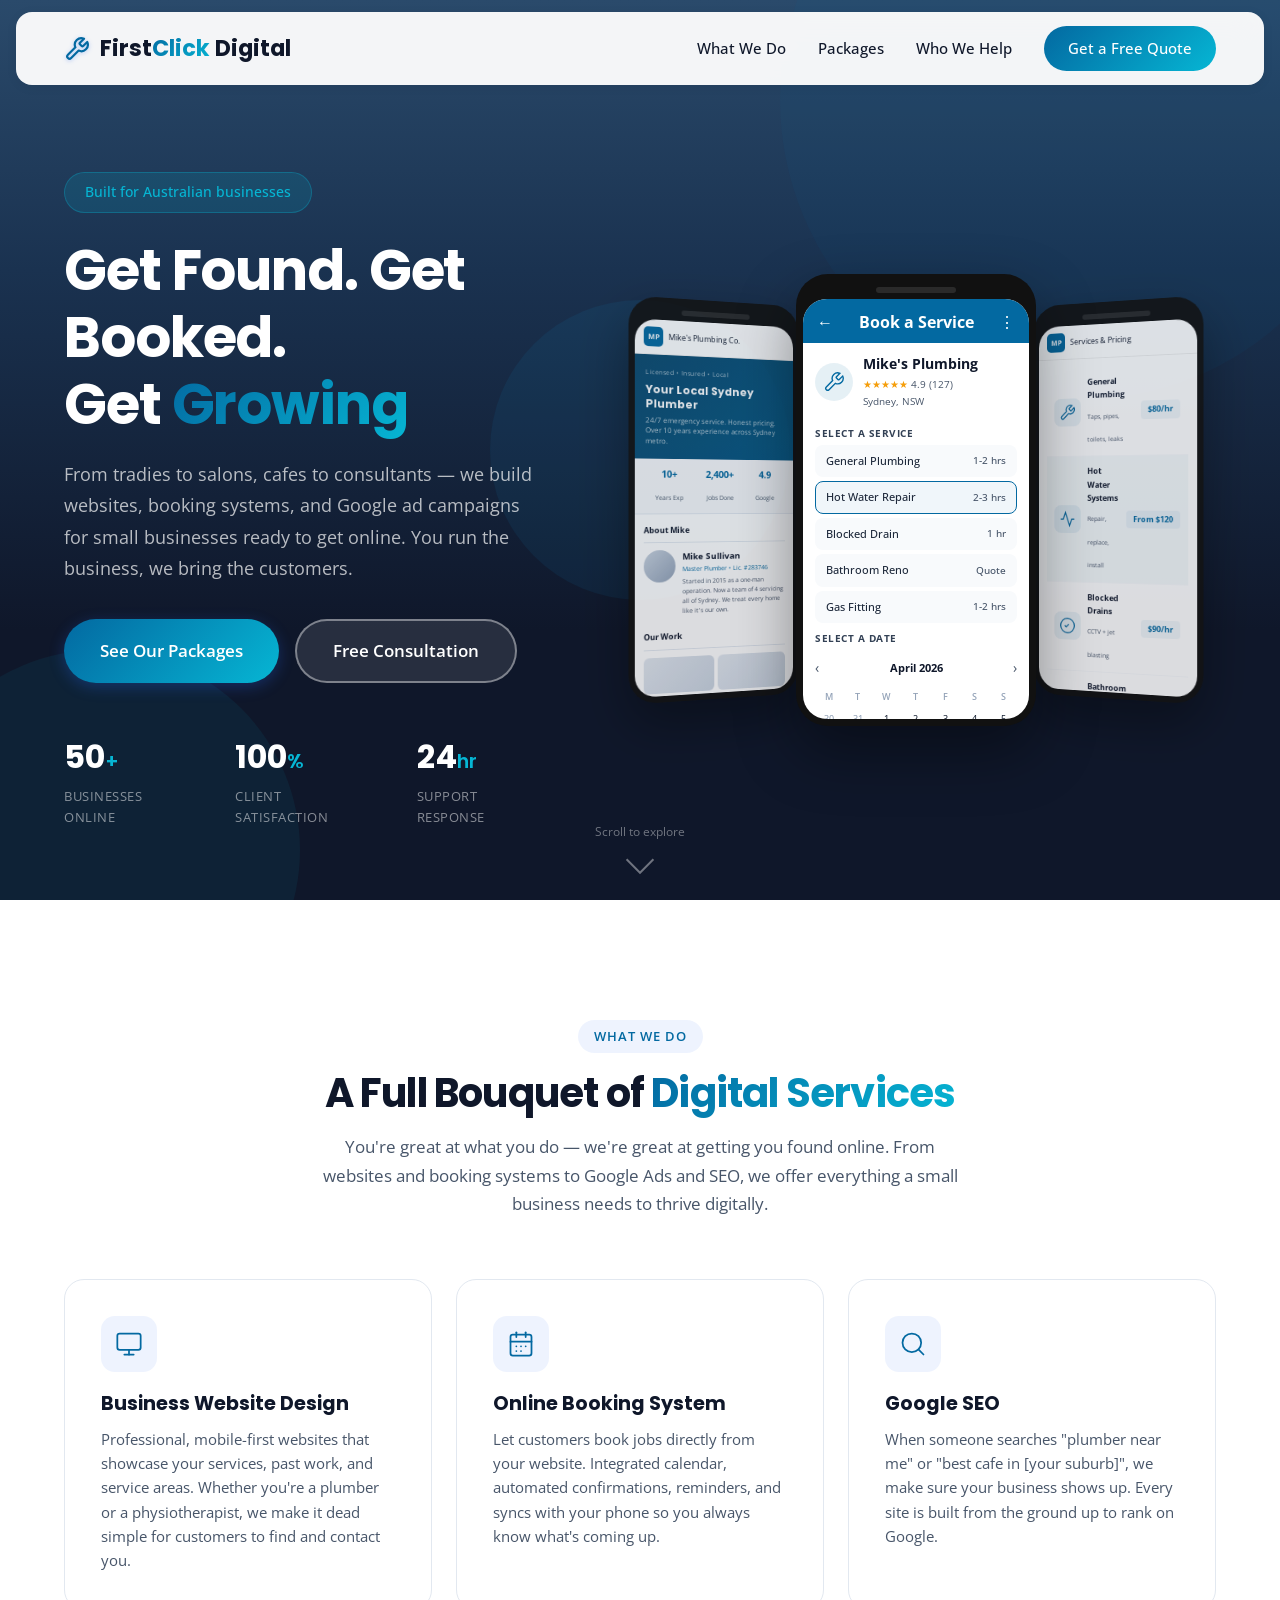
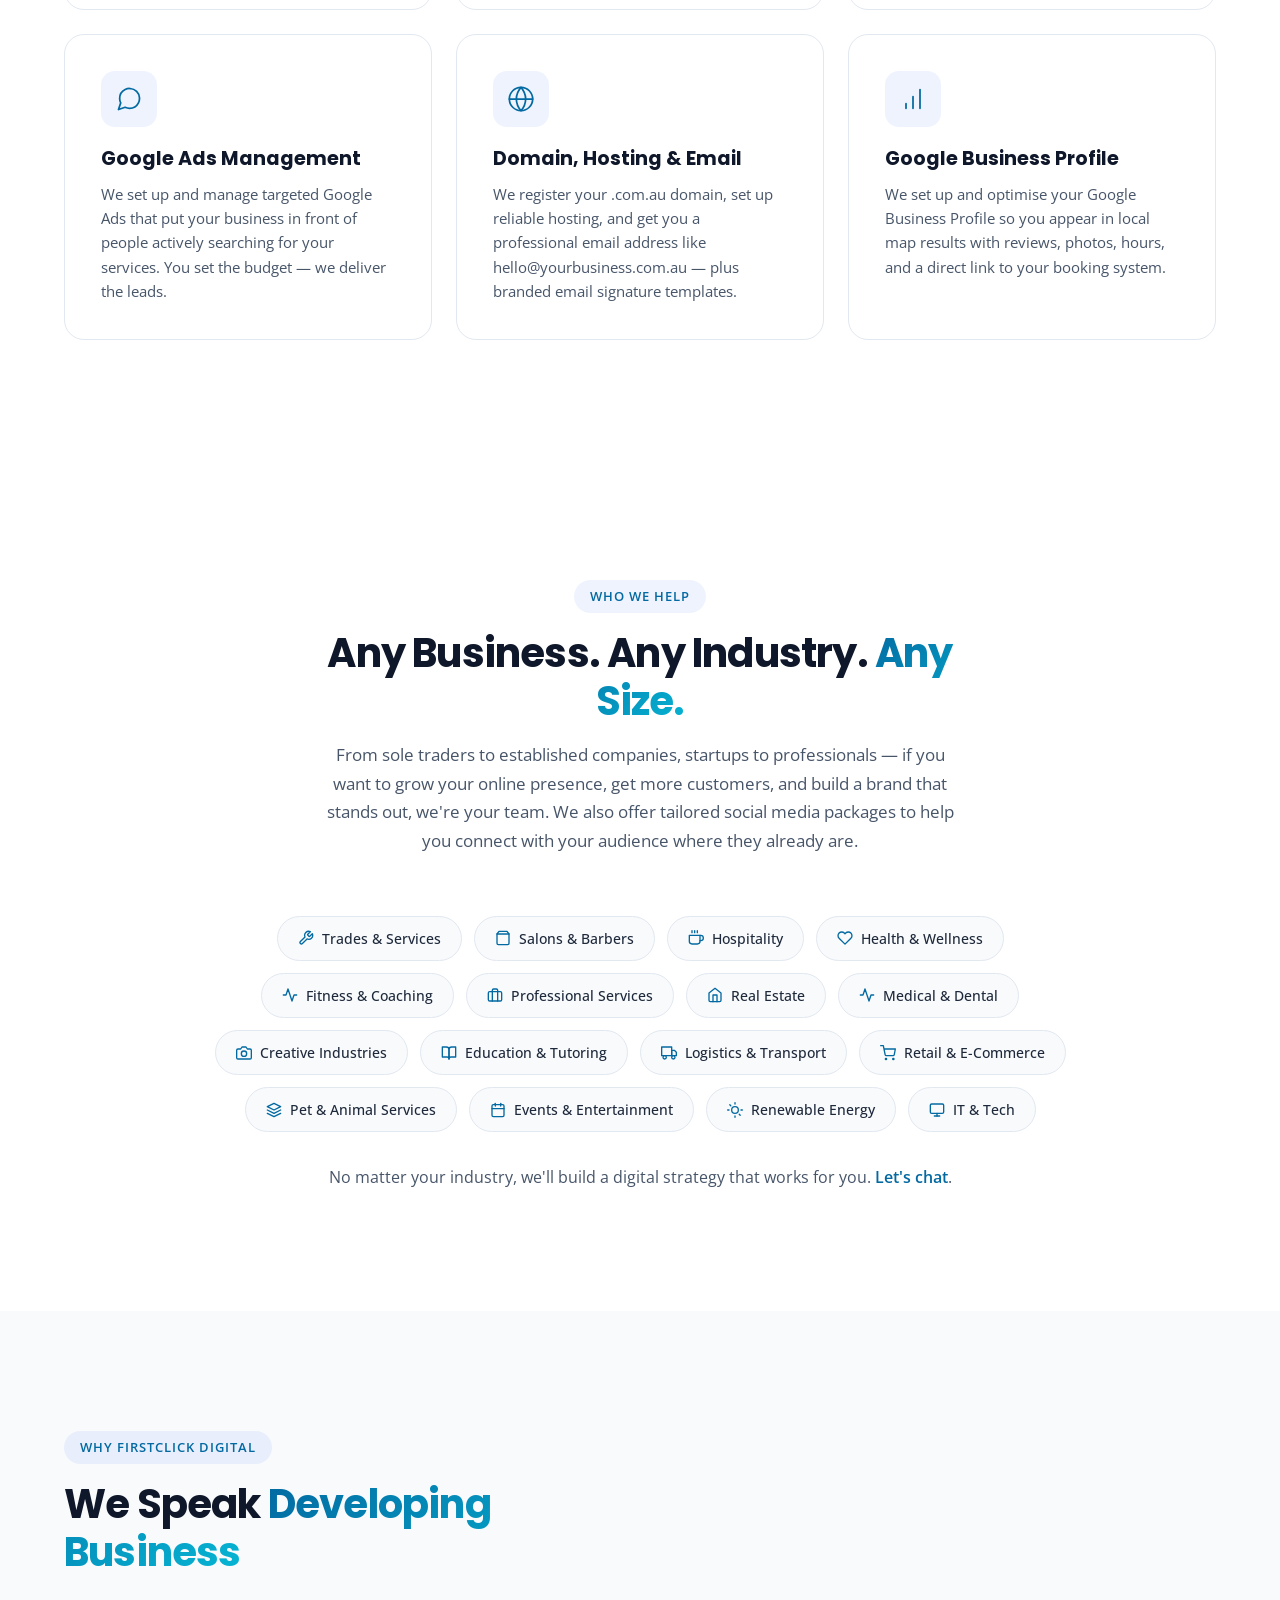
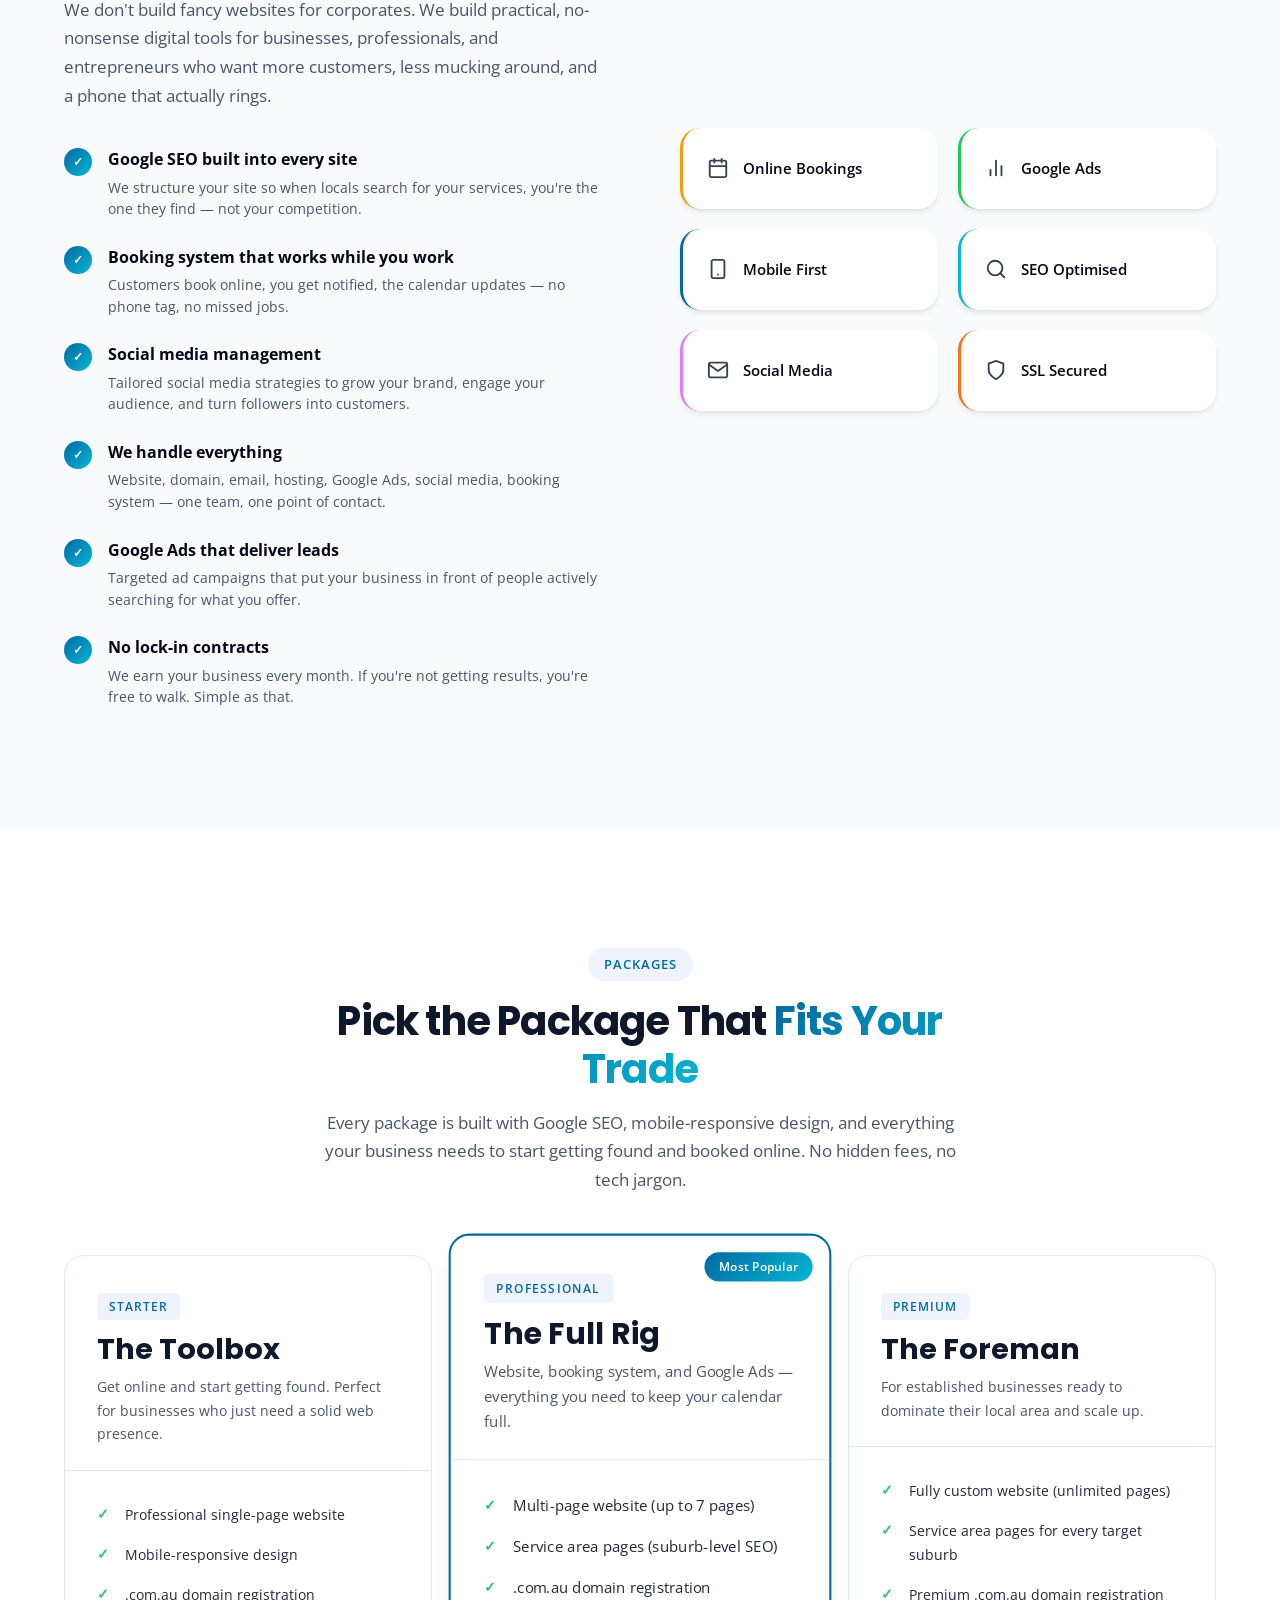
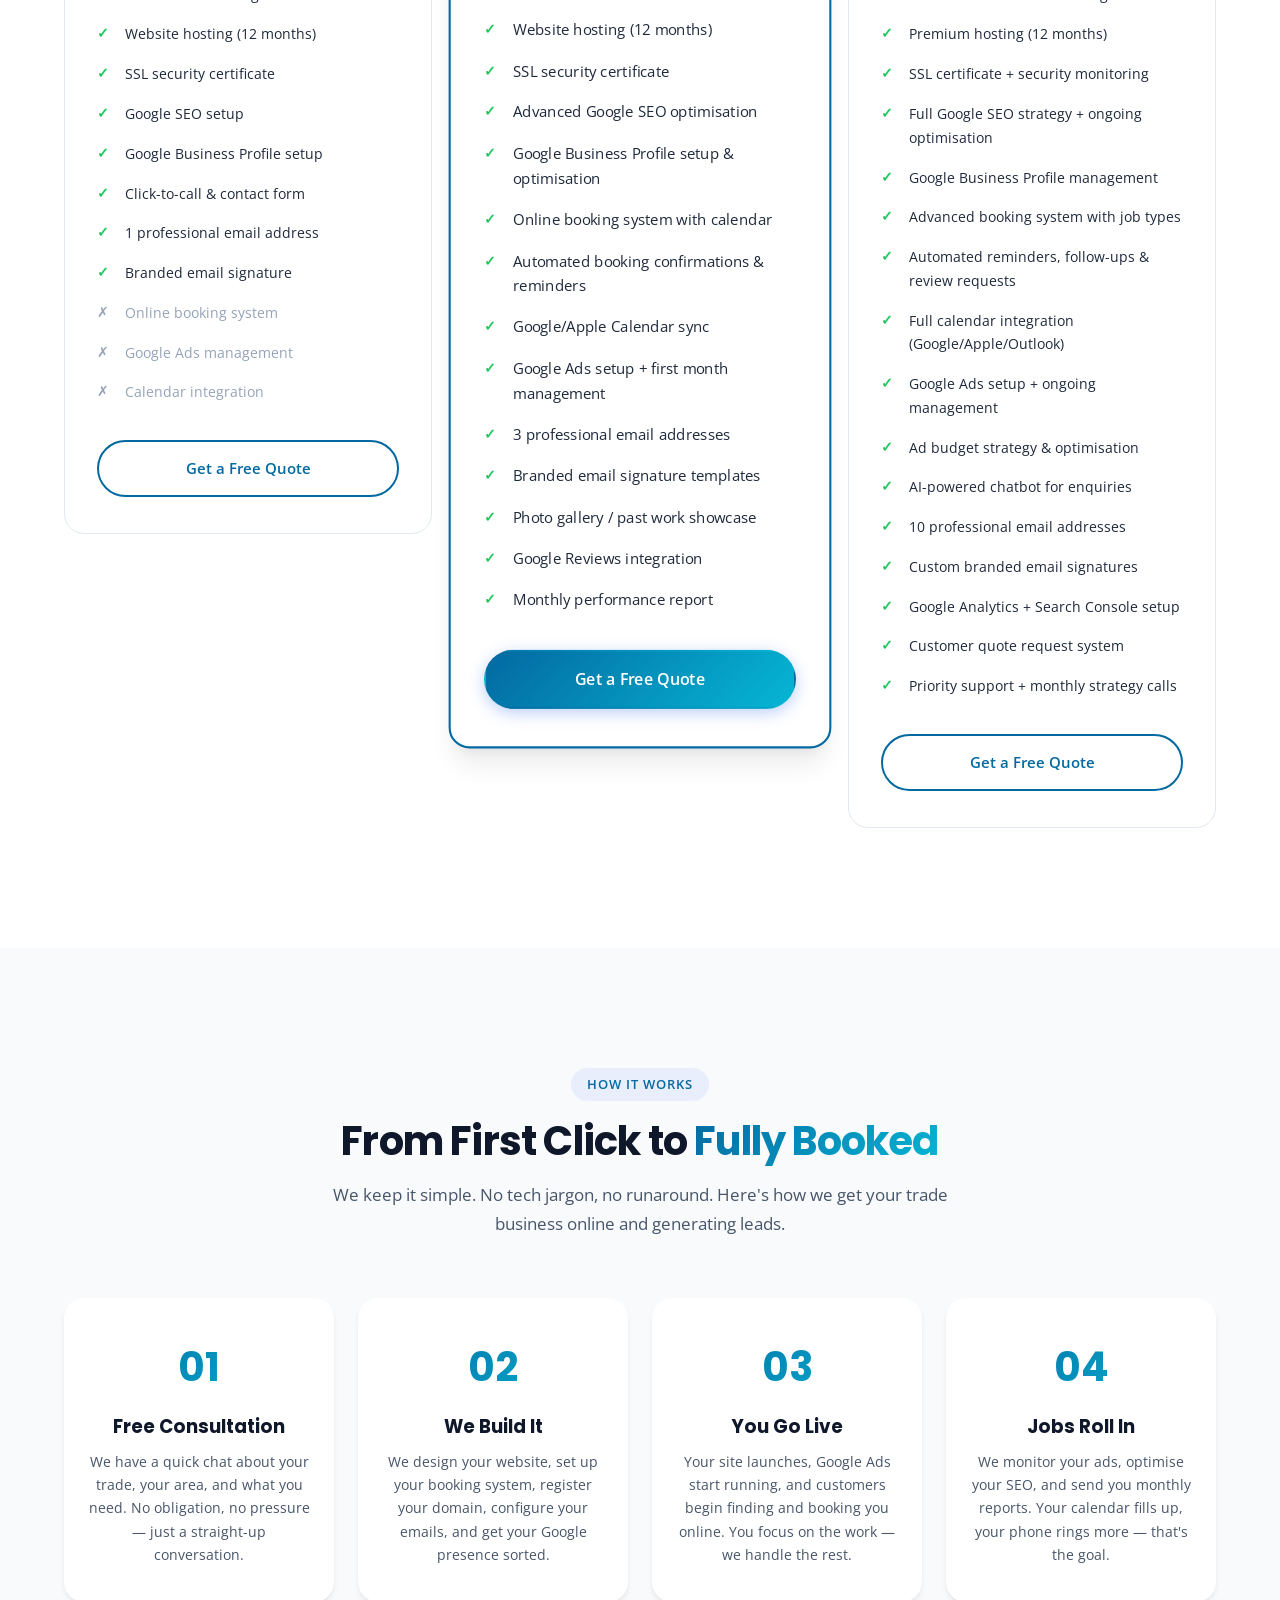
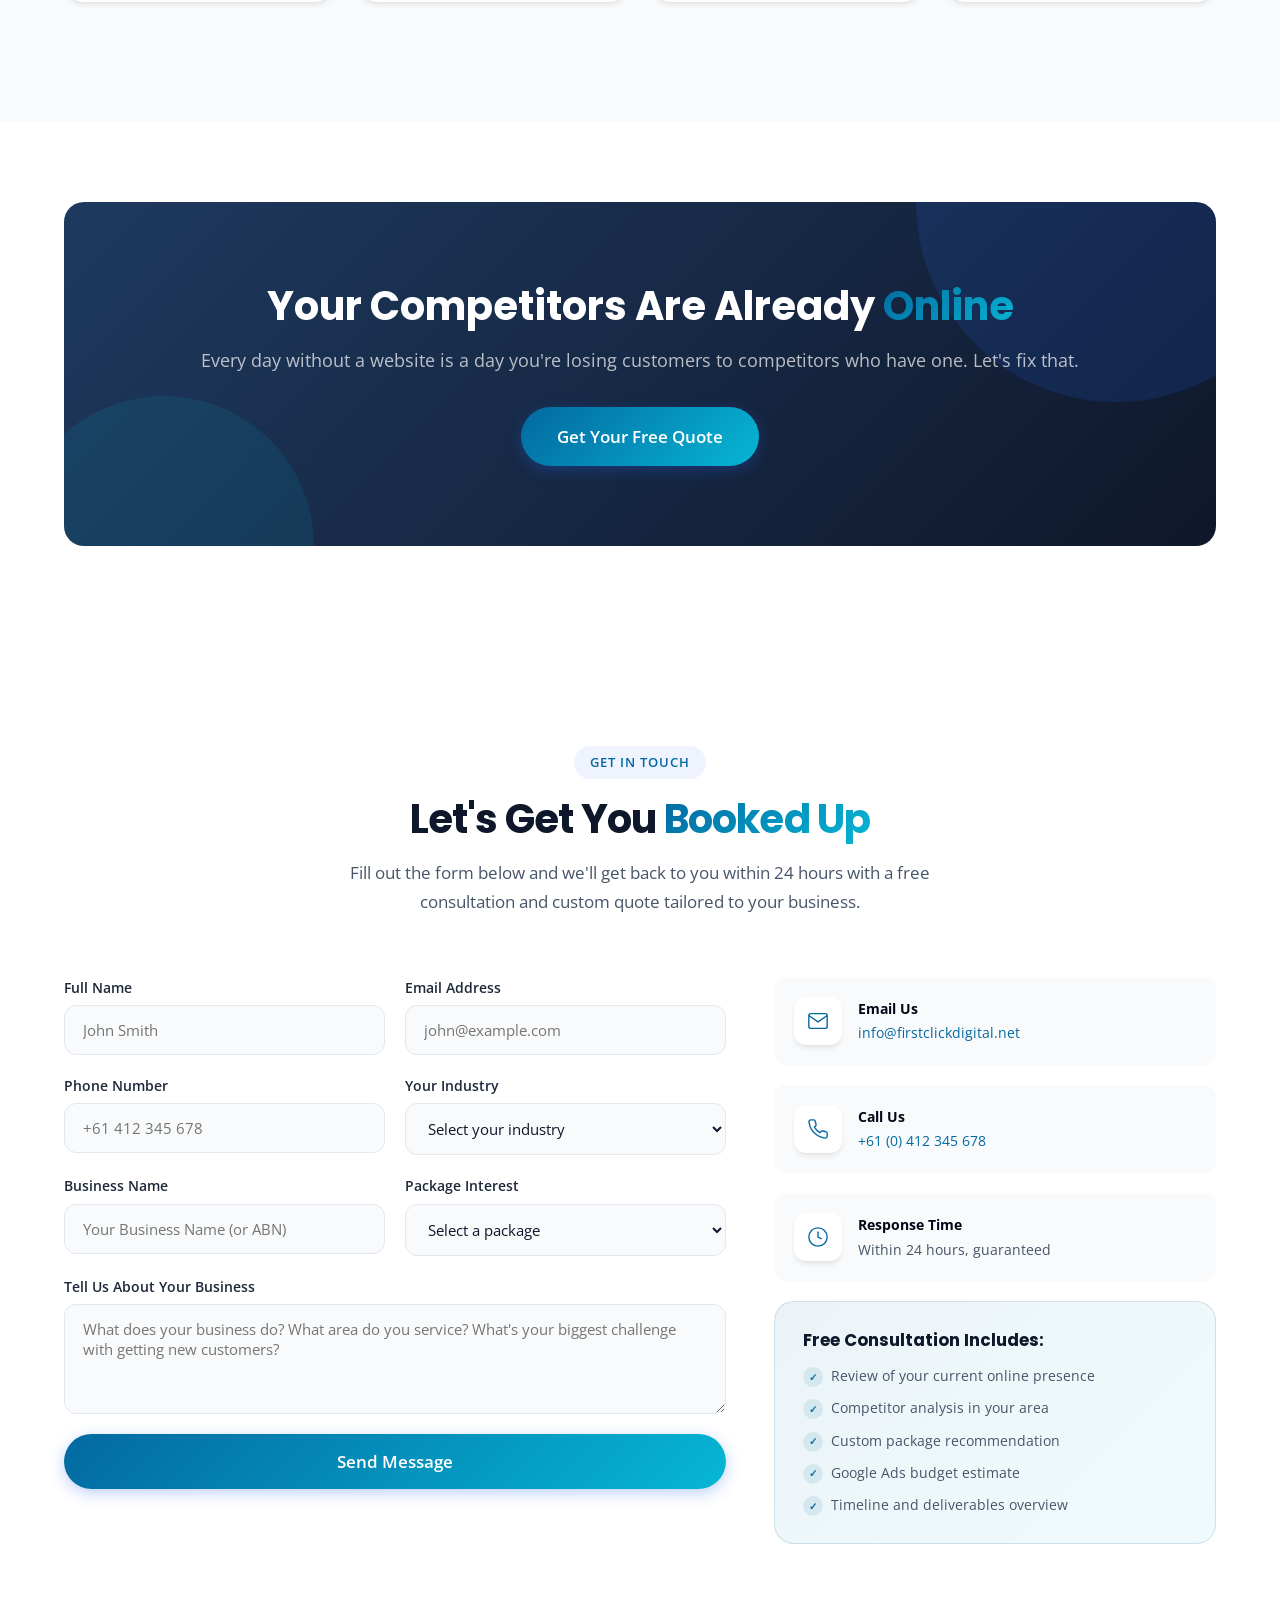
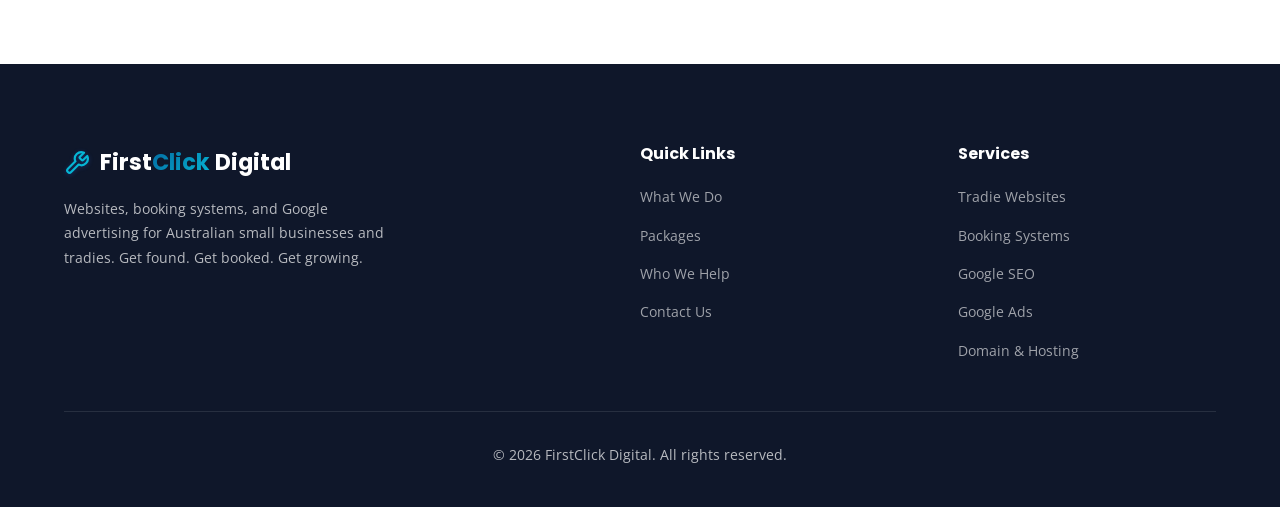
==== commit 413d177b: "Hyperlink email and phone number in contact section Co-Authored-By: Claude Opus 4.6 (1M context) <no" ====
--- a/index.html
+++ b/index.html
@@ -660,7 +660,7 @@
                         </div>
                         <div>
                             <strong>Email Us</strong>
-                            <p>info@firstclickdigital.net</p>
+                            <p><a href="mailto:info@firstclickdigital.net" style="color:var(--primary);text-decoration:none;">info@firstclickdigital.net</a></p>
                         </div>
                     </div>
                     <div class="info-card">
@@ -669,7 +669,7 @@
                         </div>
                         <div>
                             <strong>Call Us</strong>
-                            <p>+61 (0) 412 345 678</p>
+                            <p><a href="tel:+61412345678" style="color:var(--primary);text-decoration:none;">+61 (0) 412 345 678</a></p>
                         </div>
                     </div>
                     <div class="info-card">
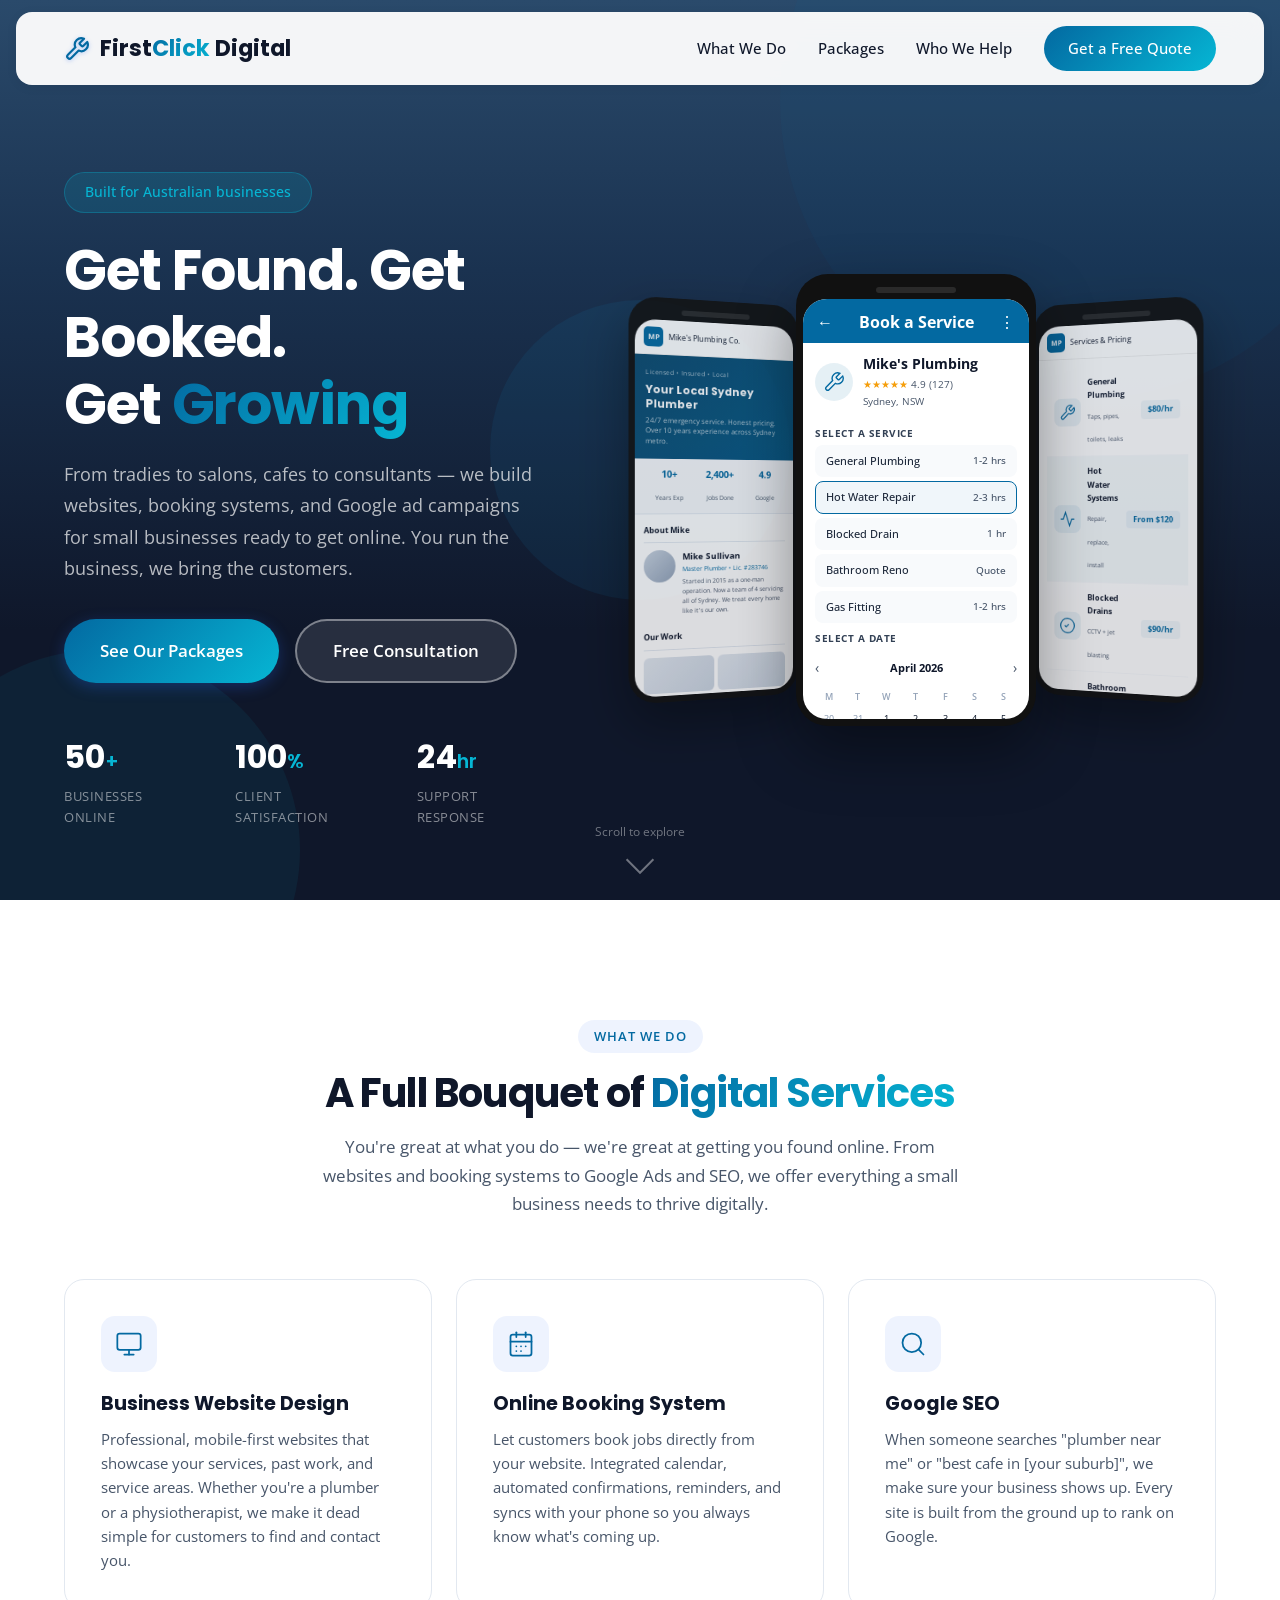
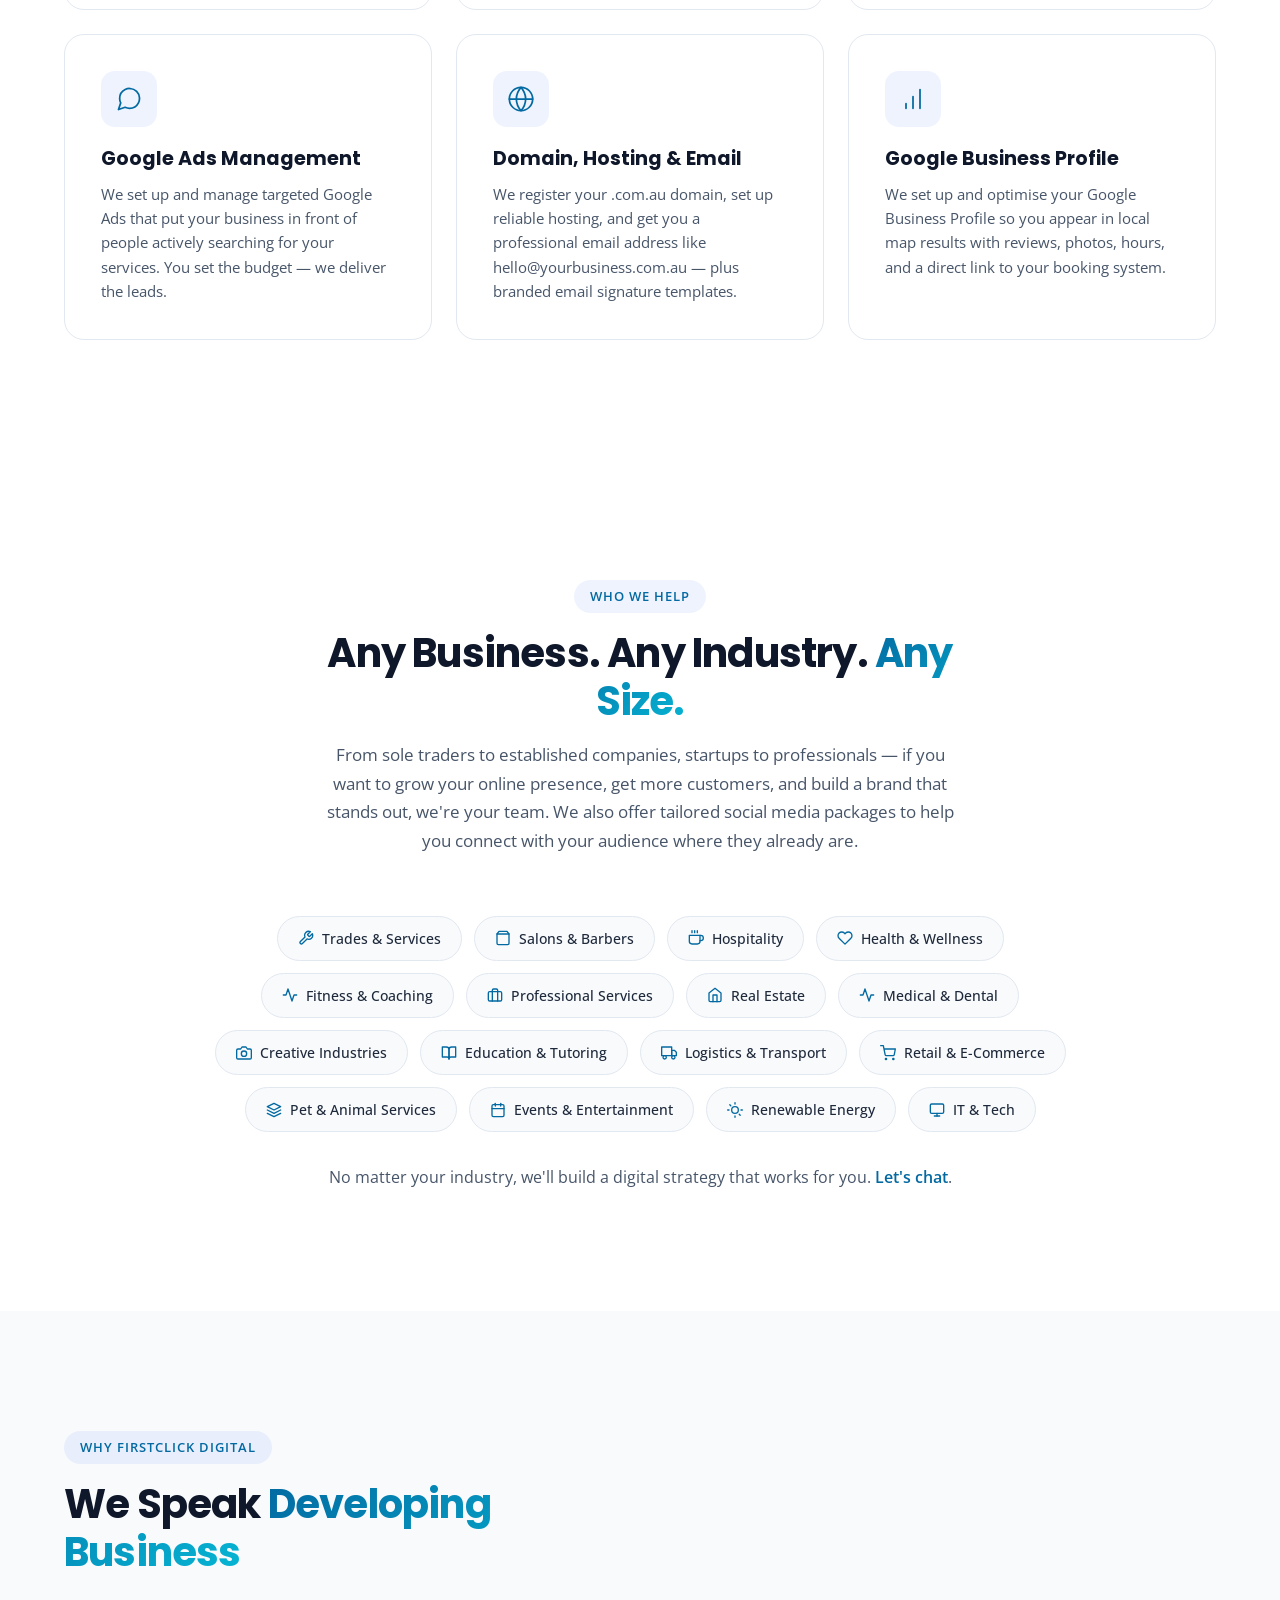
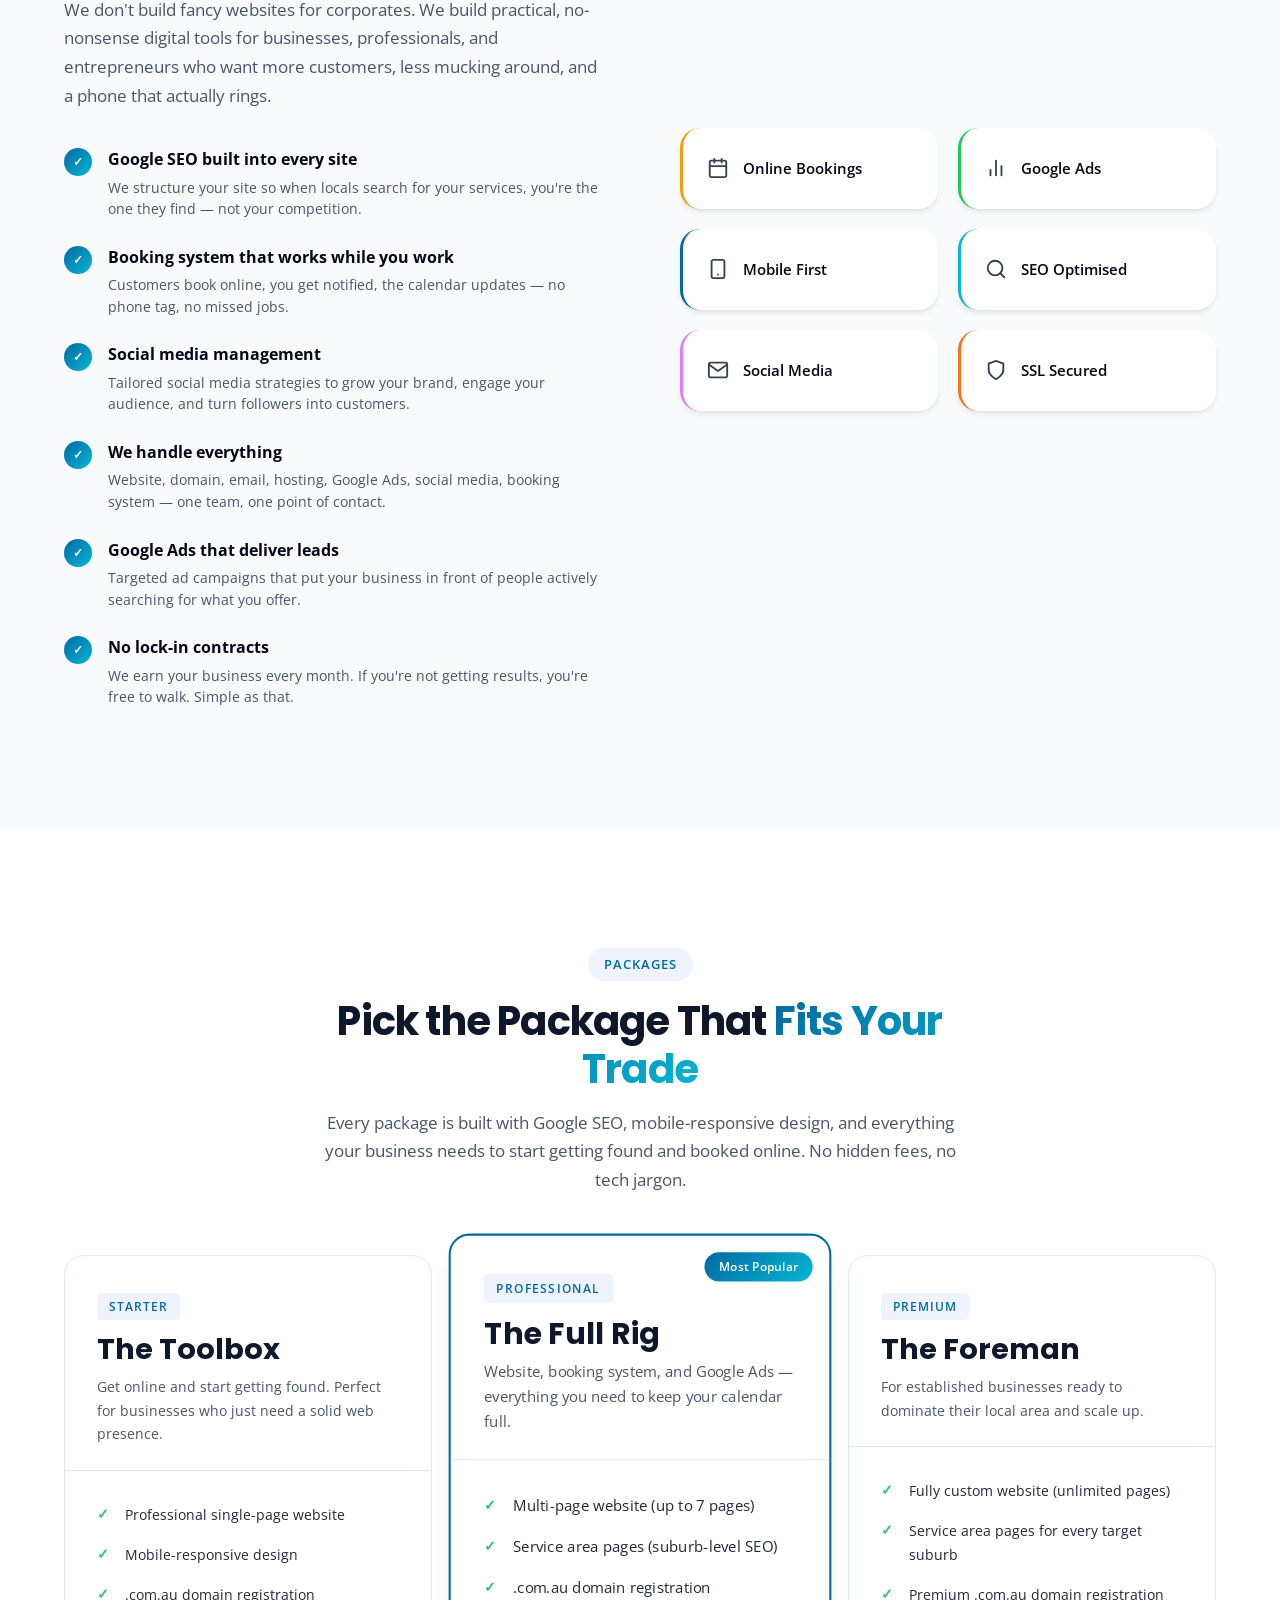
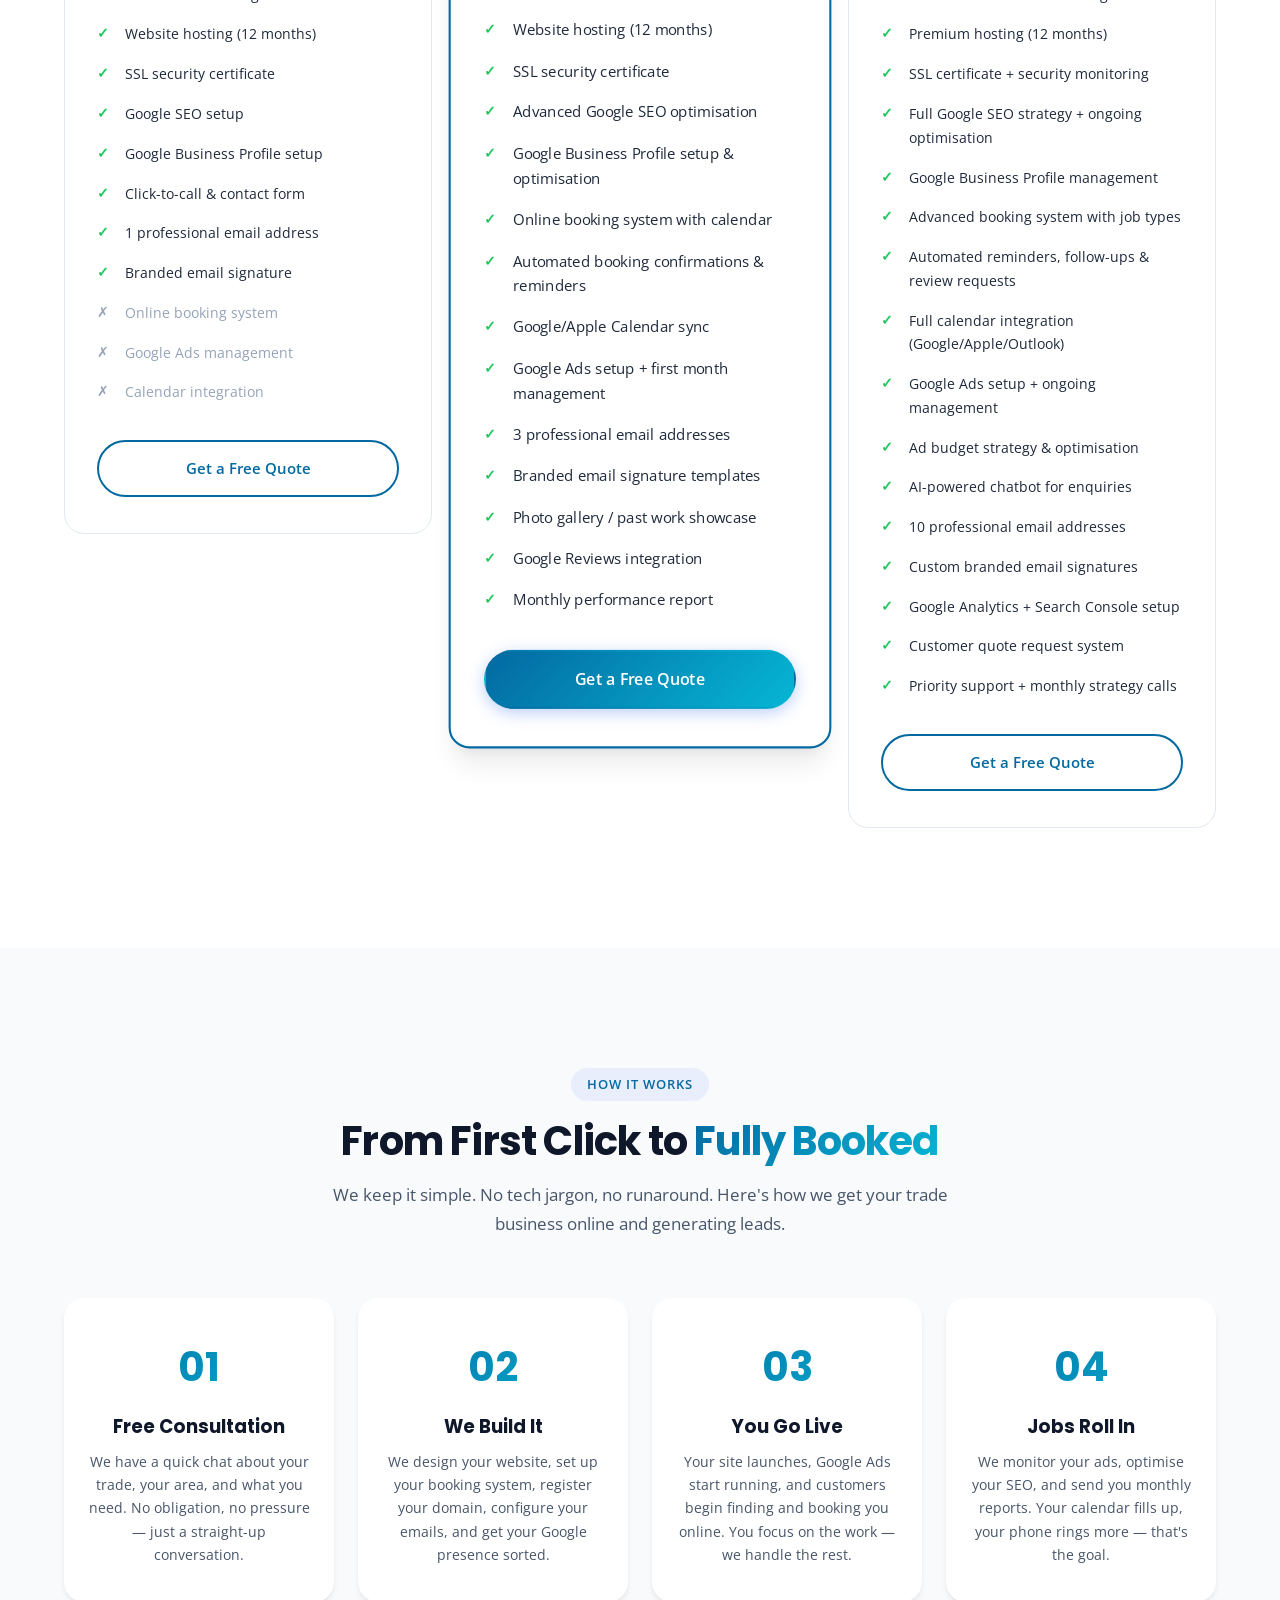
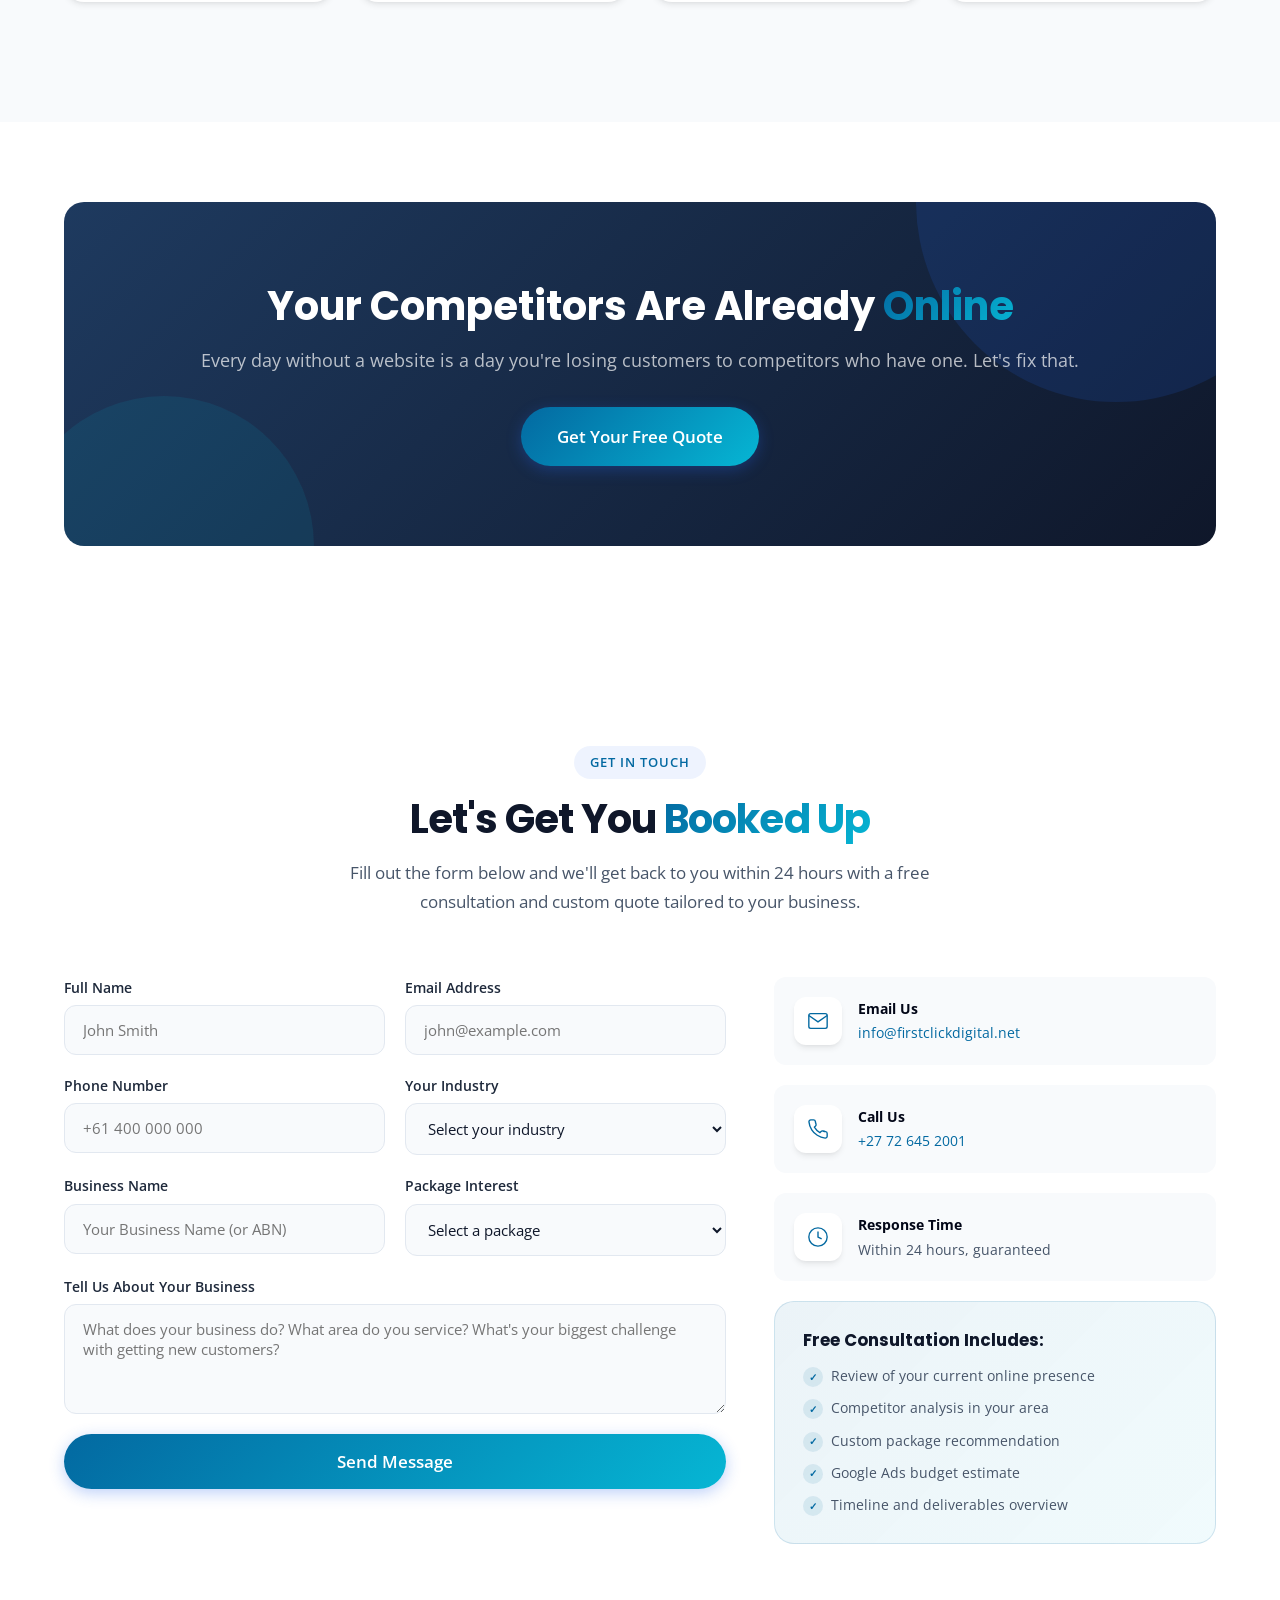
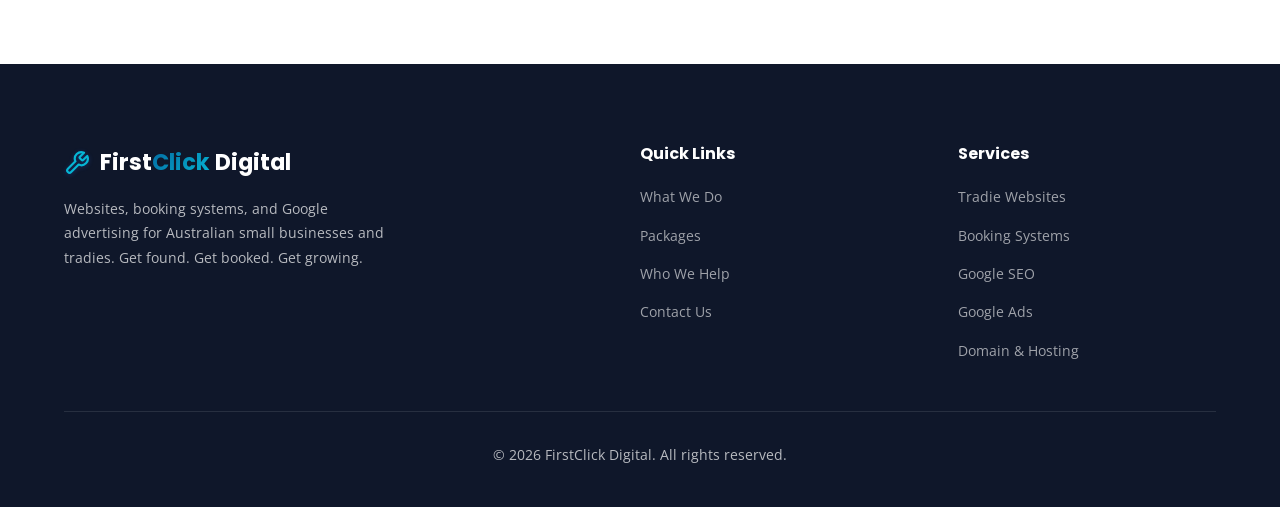
==== commit d63c8e3a: "Update contact phone number Co-Authored-By: Claude Opus 4.6 (1M context) <noreply@anthropic.com>" ====
--- a/index.html
+++ b/index.html
@@ -601,7 +601,7 @@
                     </div>
                     <div class="form-group">
                         <label for="phone">Phone Number</label>
-                        <input type="tel" id="phone" name="phone" placeholder="+61 412 345 678">
+                        <input type="tel" id="phone" name="phone" placeholder="+61 400 000 000">
                     </div>
                     <div class="form-group">
                         <label for="industry">Your Industry</label>
@@ -669,7 +669,7 @@
                         </div>
                         <div>
                             <strong>Call Us</strong>
-                            <p><a href="tel:+61412345678" style="color:var(--primary);text-decoration:none;">+61 (0) 412 345 678</a></p>
+                            <p><a href="tel:+27726452001" style="color:var(--primary);text-decoration:none;">+27 72 645 2001</a></p>
                         </div>
                     </div>
                     <div class="info-card">
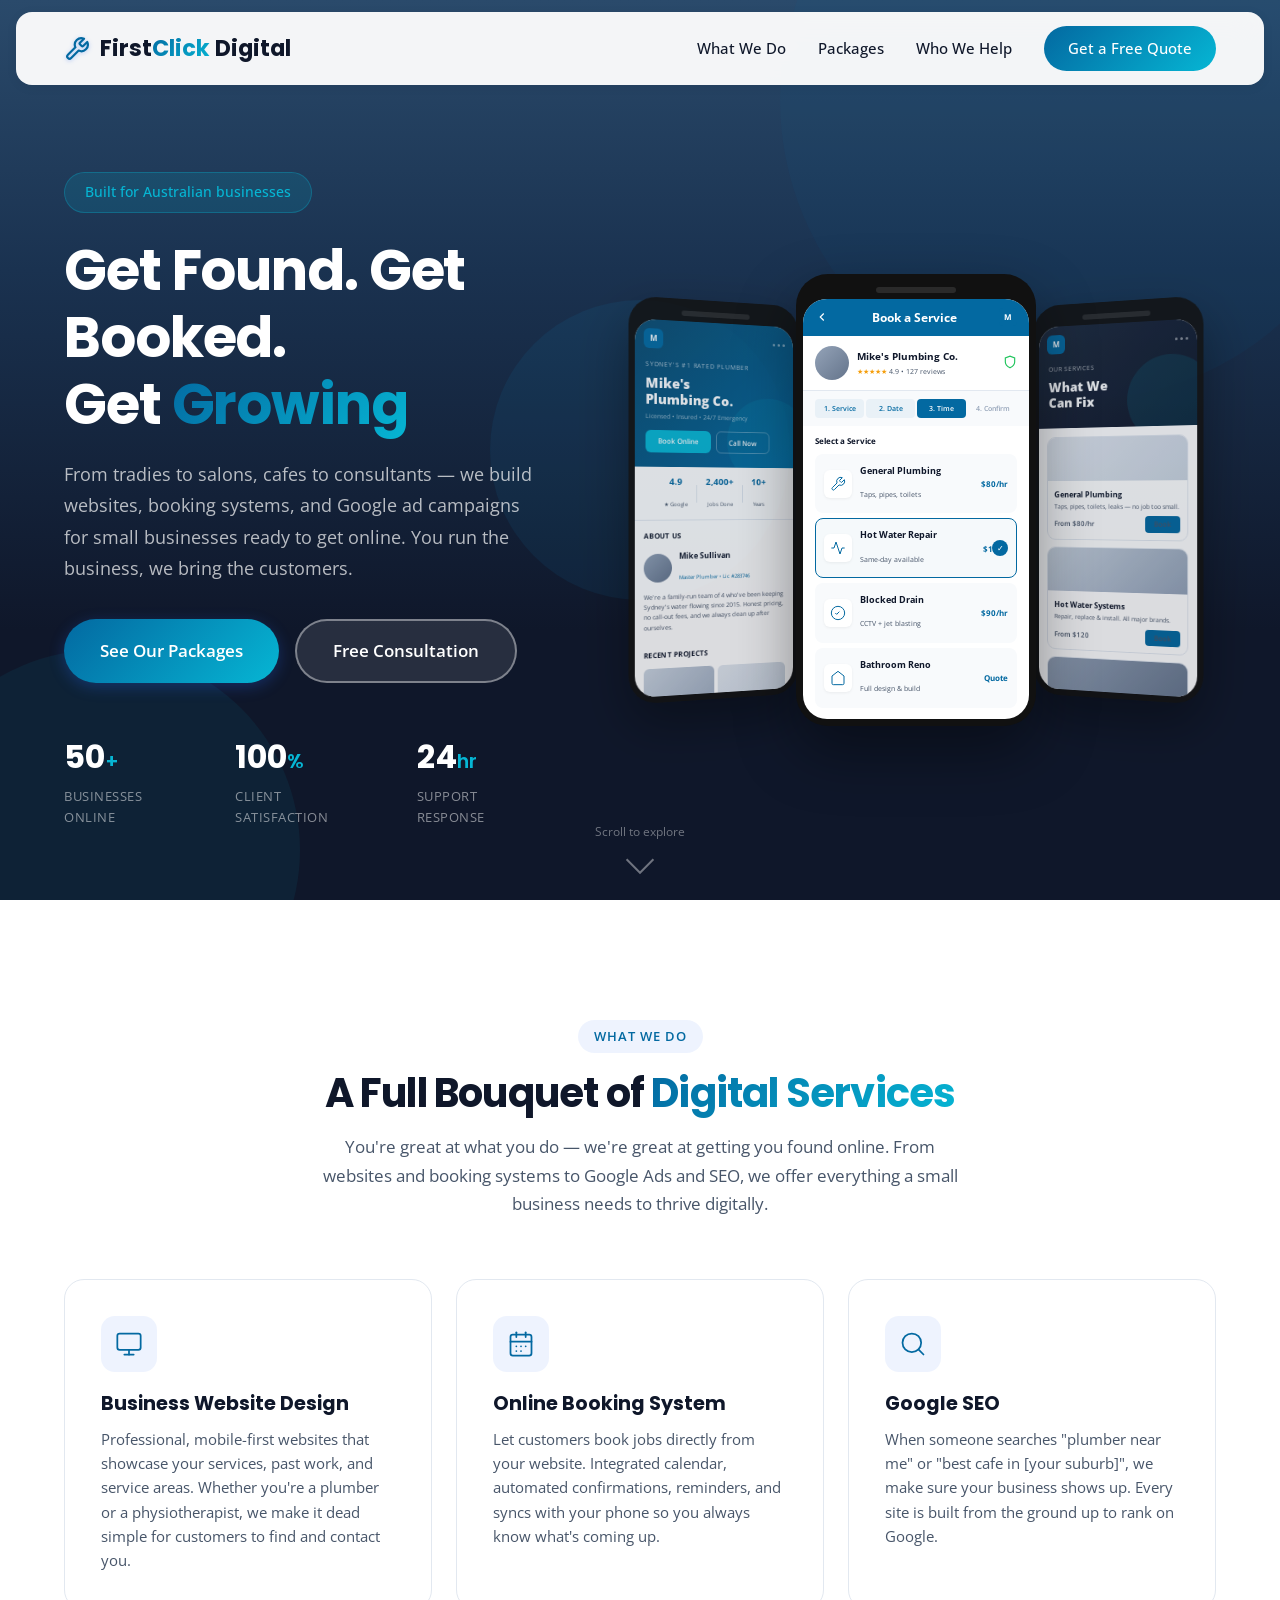
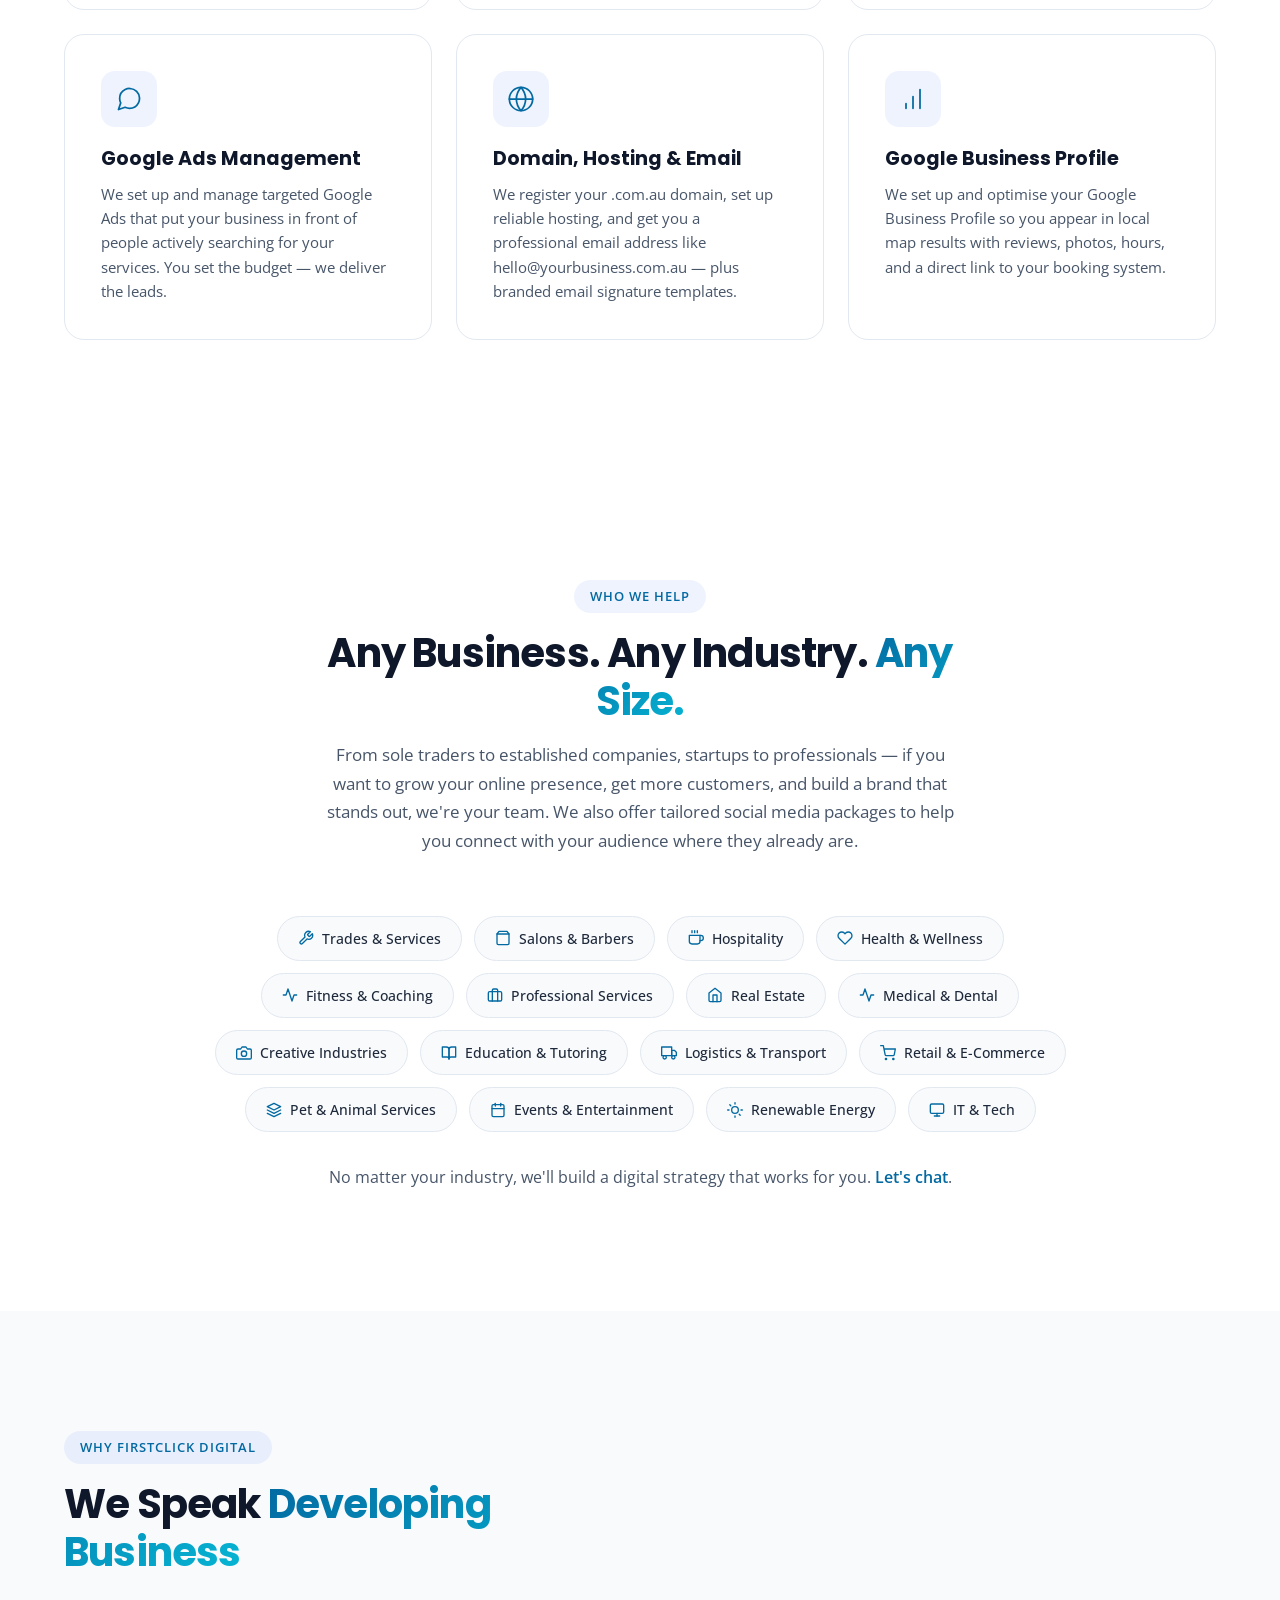
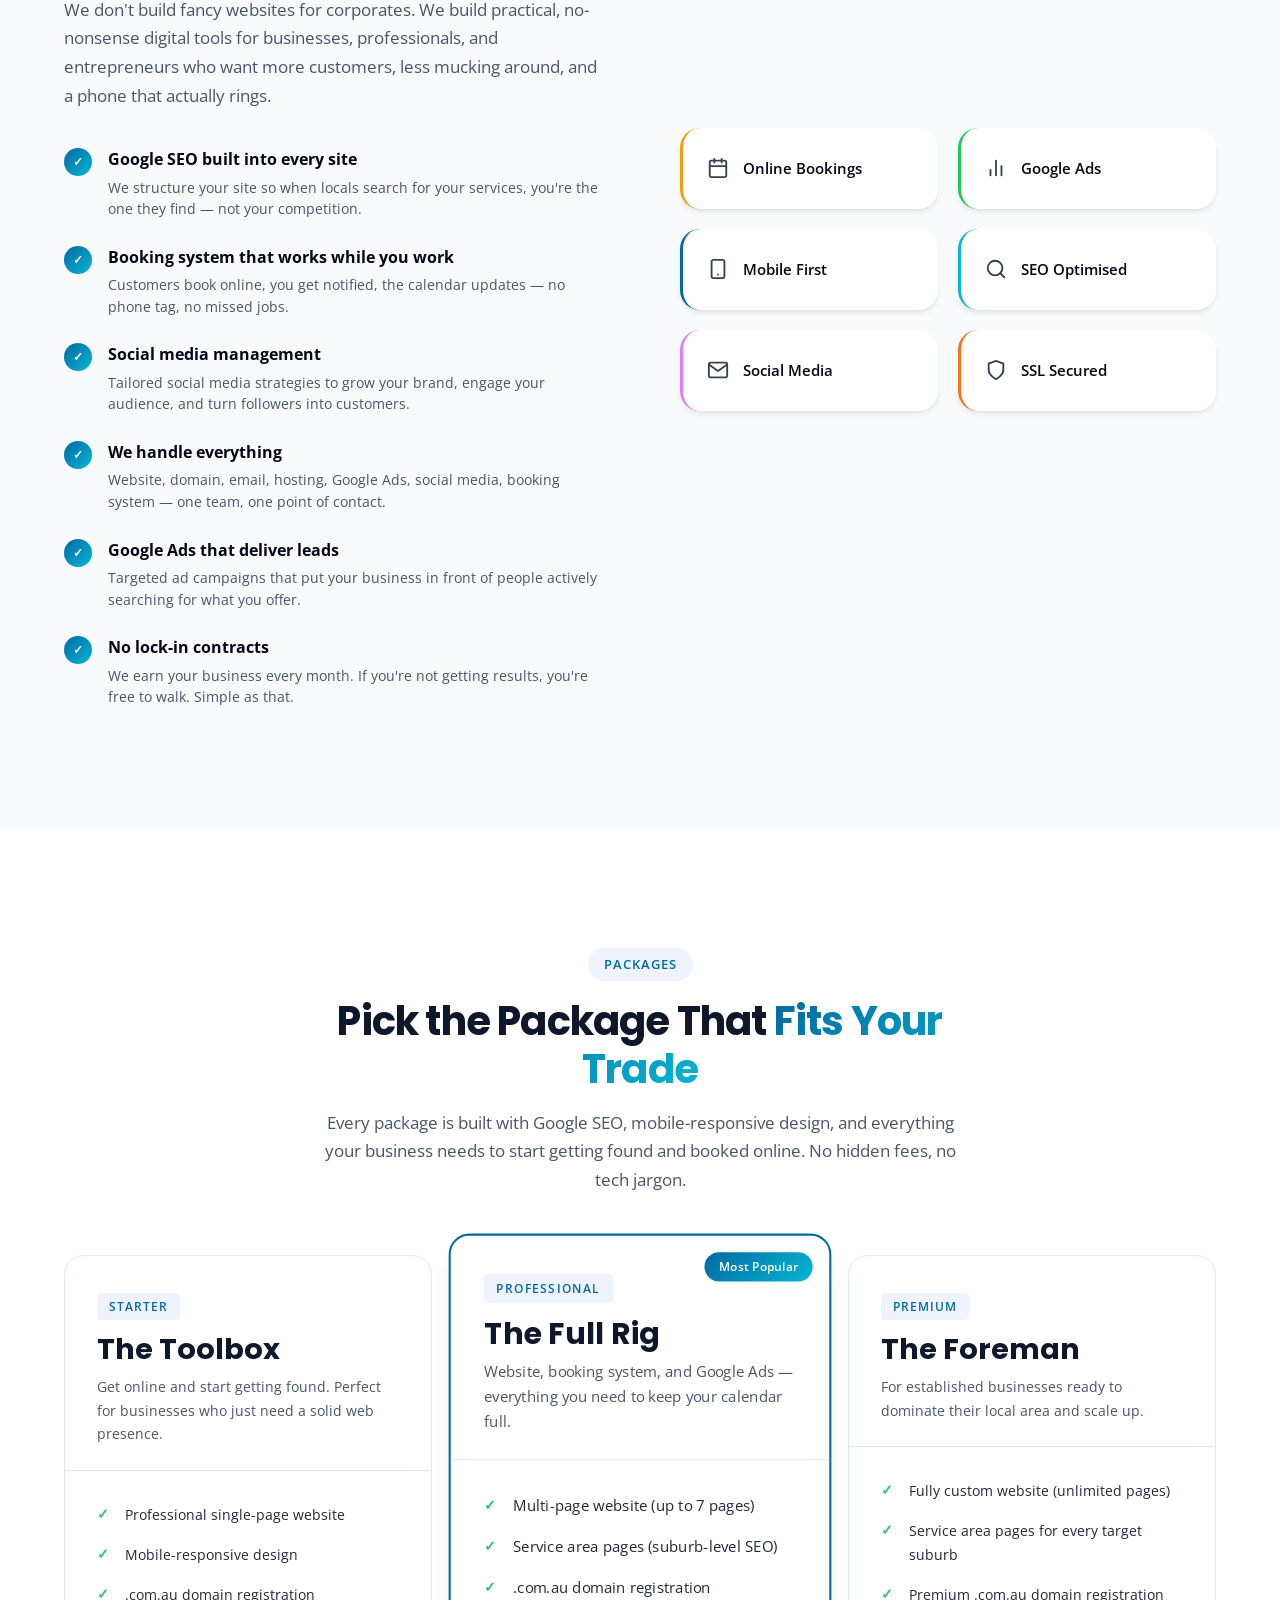
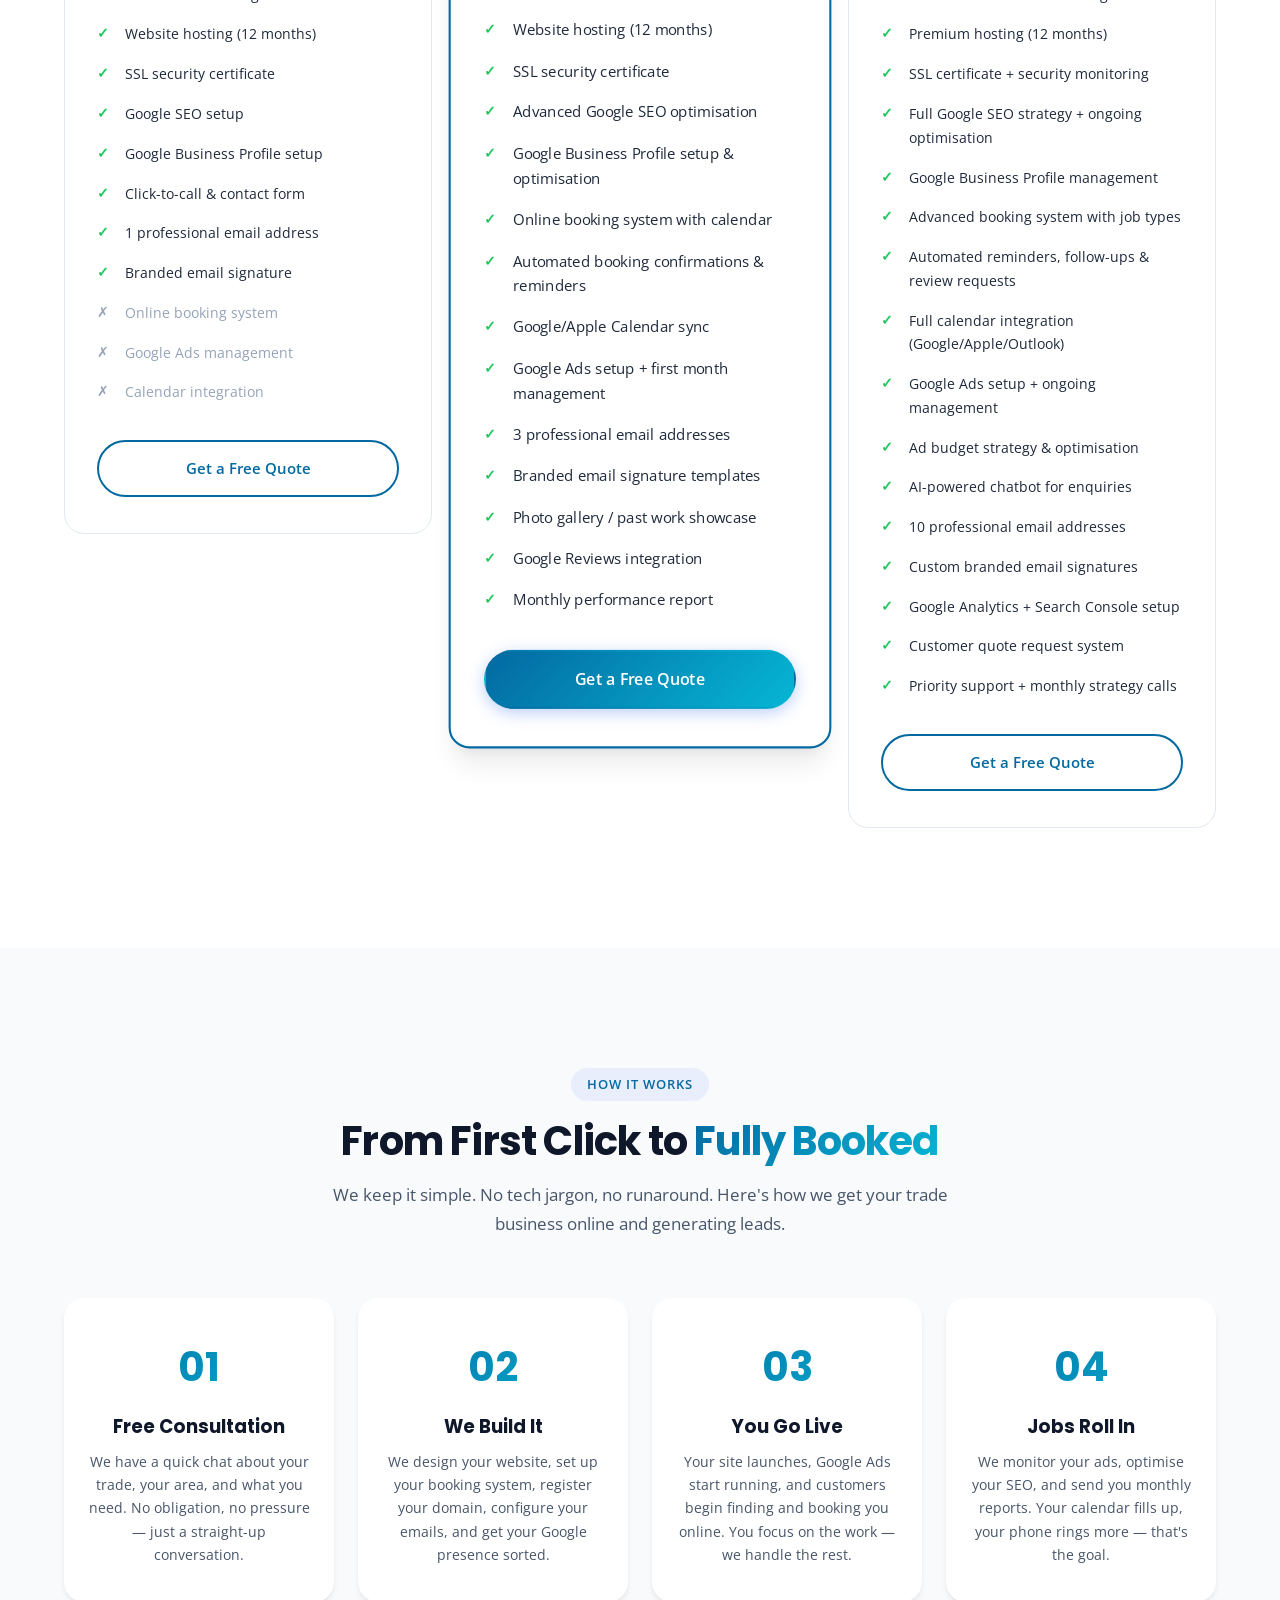
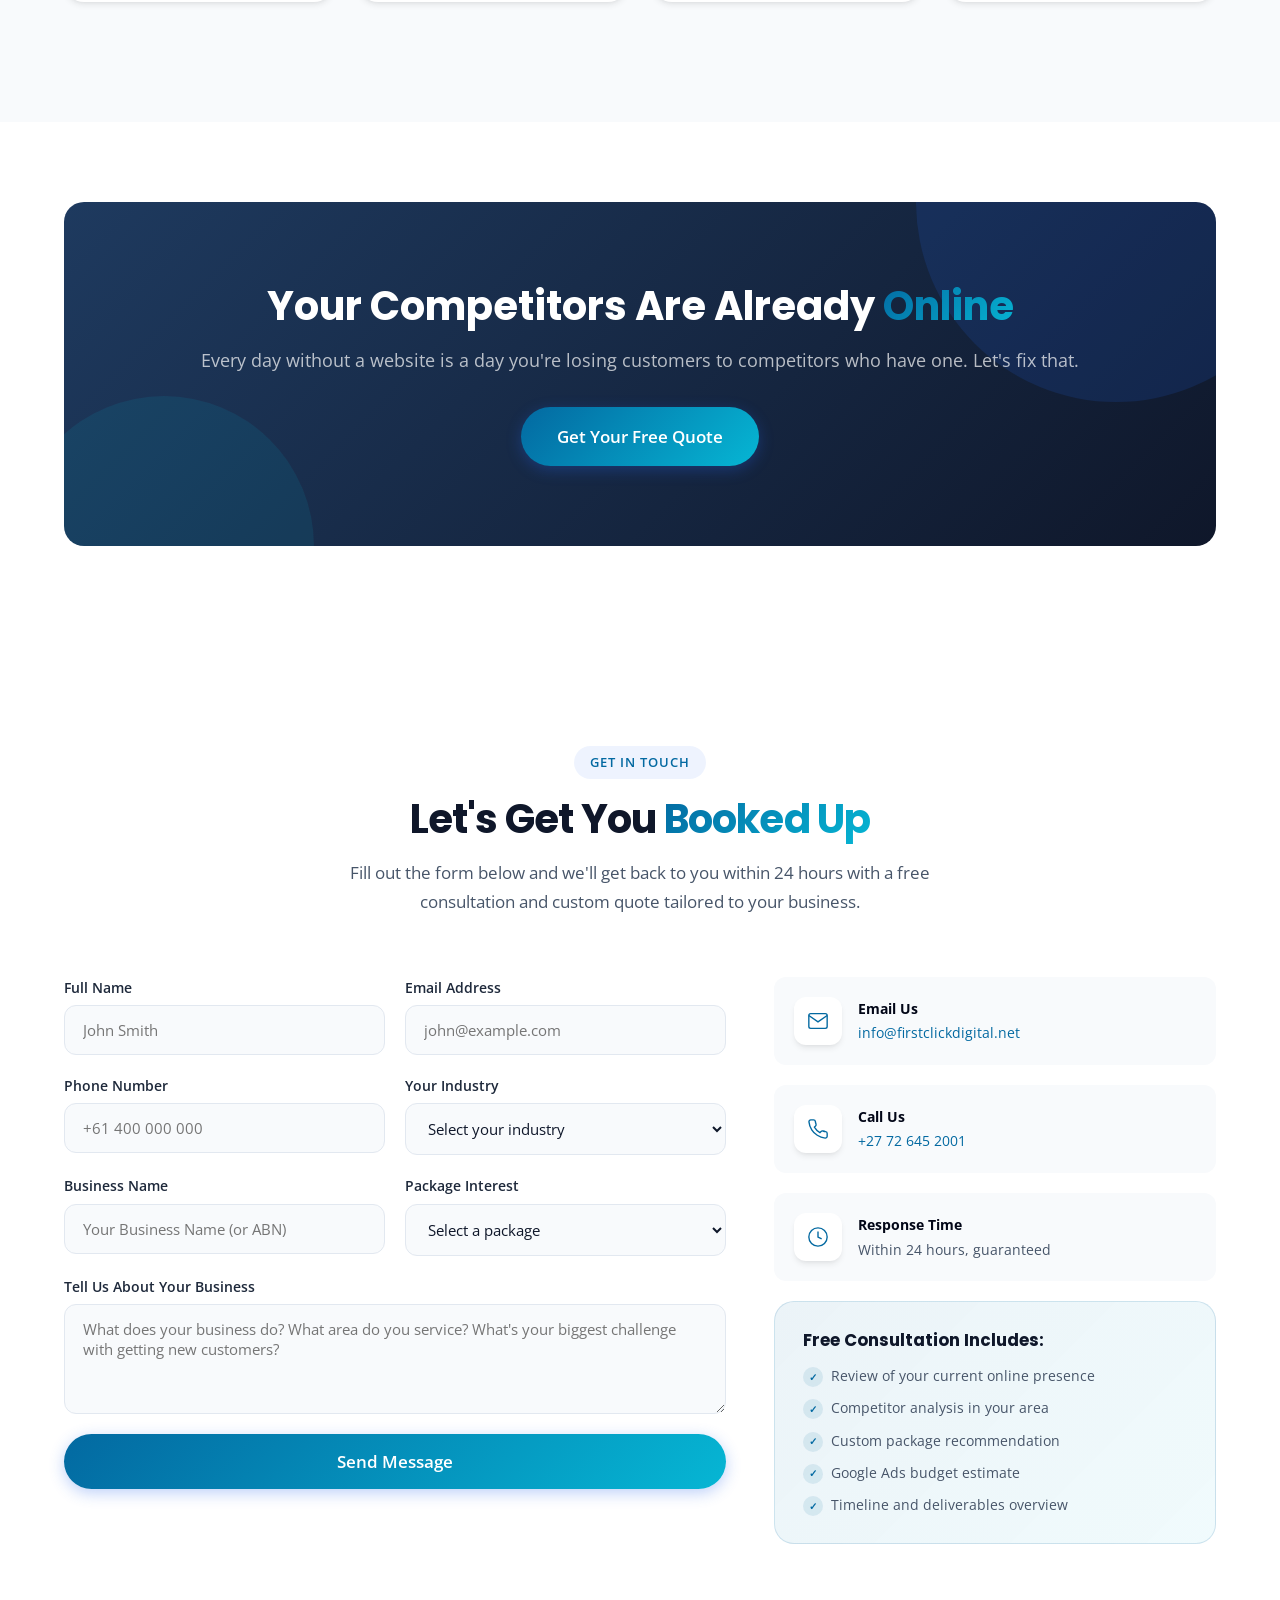
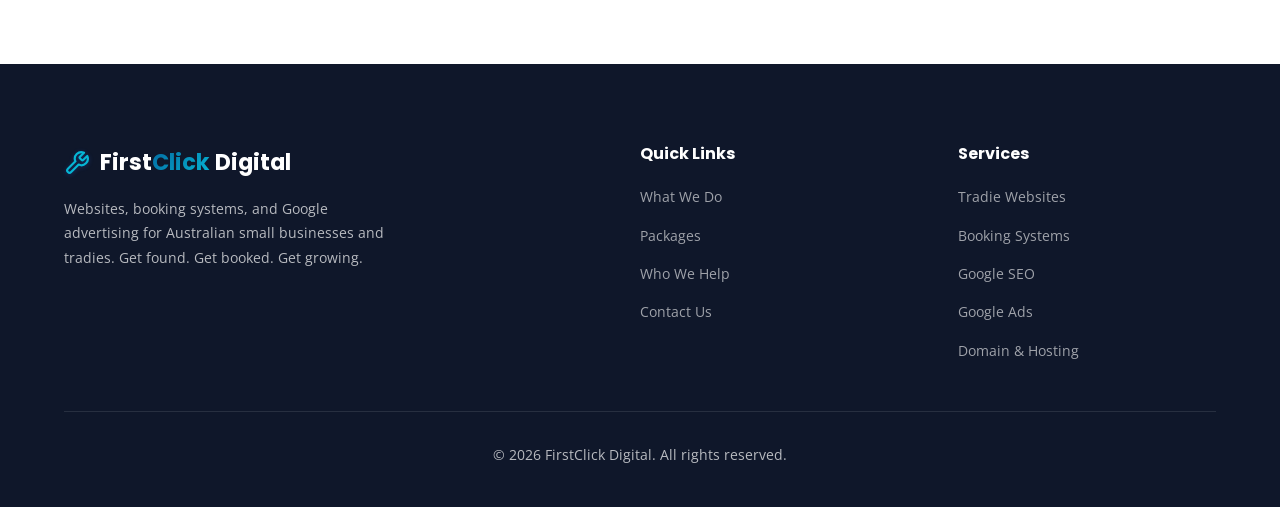
==== commit 9649f23c: "Redesign phone wireframes with premium website UI Left phone: beautiful contractor homepage with her" ====
--- a/index.html
+++ b/index.html
@@ -70,65 +70,90 @@
             <div class="hero-visual">
                 <div class="phone-trio">
 
-                    <!-- Phone 1 (Left): About the Tradie - Auto-scrolling -->
+                    <!-- Phone 1 (Left): Beautiful Business Website - Auto-scrolling -->
                     <div class="phone-mockup phone-side phone-left">
                         <div class="phone-notch"></div>
                         <div class="phone-screen">
                             <div class="auto-scroll-content" id="autoScrollLeft">
-                                <div class="ws-nav"><strong>MP</strong><span>Mike's Plumbing Co.</span></div>
-                                <div class="ws-hero-banner">
-                                    <div class="ws-hero-badge">Licensed &bull; Insured &bull; Local</div>
-                                    <h3 class="ws-hero-h">Your Local Sydney Plumber</h3>
-                                    <p class="ws-hero-p">24/7 emergency service. Honest pricing. Over 10 years experience across Sydney metro.</p>
-                                </div>
-                                <div class="ws-stats-bar">
-                                    <div class="ws-stat"><strong>10+</strong><span>Years Exp</span></div>
-                                    <div class="ws-stat"><strong>2,400+</strong><span>Jobs Done</span></div>
-                                    <div class="ws-stat"><strong>4.9</strong><span>Google</span></div>
-                                </div>
-                                <div class="ws-section">
-                                    <div class="ws-section-h">About Mike</div>
-                                    <div class="ws-about-card">
-                                        <div class="ws-avatar"></div>
+                                <!-- Hero with image background -->
+                                <div class="ps-hero">
+                                    <div class="ps-hero-nav">
+                                        <div class="ps-logo-mark">M</div>
+                                        <div class="ps-nav-dots"><span></span><span></span><span></span></div>
+                                    </div>
+                                    <div class="ps-hero-content">
+                                        <div class="ps-tag">Sydney's #1 Rated Plumber</div>
+                                        <div class="ps-hero-title">Mike's<br>Plumbing Co.</div>
+                                        <div class="ps-hero-sub">Licensed &bull; Insured &bull; 24/7 Emergency</div>
+                                        <div class="ps-hero-btns">
+                                            <span class="ps-btn-fill">Book Online</span>
+                                            <span class="ps-btn-ghost">Call Now</span>
+                                        </div>
+                                    </div>
+                                </div>
+                                <!-- Trust strip -->
+                                <div class="ps-trust-strip">
+                                    <div class="ps-trust-item"><strong>4.9</strong><span>&#9733; Google</span></div>
+                                    <div class="ps-trust-divider"></div>
+                                    <div class="ps-trust-item"><strong>2,400+</strong><span>Jobs Done</span></div>
+                                    <div class="ps-trust-divider"></div>
+                                    <div class="ps-trust-item"><strong>10+</strong><span>Years</span></div>
+                                </div>
+                                <!-- About -->
+                                <div class="ps-card">
+                                    <div class="ps-card-label">About Us</div>
+                                    <div class="ps-about-row">
+                                        <div class="ps-about-avatar"></div>
                                         <div>
                                             <strong>Mike Sullivan</strong>
-                                            <span>Master Plumber &bull; Lic. #283746</span>
-                                            <p>Started in 2015 as a one-man operation. Now a team of 4 servicing all of Sydney. We treat every home like it's our own.</p>
-                                        </div>
-                                    </div>
-                                </div>
-                                <div class="ws-section">
-                                    <div class="ws-section-h">Our Work</div>
-                                    <div class="ws-gallery">
-                                        <div class="ws-gallery-img"></div>
-                                        <div class="ws-gallery-img"></div>
-                                        <div class="ws-gallery-img"></div>
-                                        <div class="ws-gallery-img"></div>
-                                    </div>
-                                </div>
-                                <div class="ws-section">
-                                    <div class="ws-section-h">Reviews</div>
-                                    <div class="ws-review">
-                                        <div class="ws-rev-stars">&#9733;&#9733;&#9733;&#9733;&#9733;</div>
-                                        <p>"Arrived within 30 mins of calling. Fixed a burst pipe and cleaned up after. Can't fault the service."</p>
-                                        <strong>Sarah T. &bull; Bondi</strong>
-                                    </div>
-                                    <div class="ws-review">
-                                        <div class="ws-rev-stars">&#9733;&#9733;&#9733;&#9733;&#9733;</div>
-                                        <p>"Best plumber we've used in 20 years. Fair pricing, great communication, and genuinely nice bloke."</p>
-                                        <strong>James K. &bull; Parramatta</strong>
-                                    </div>
-                                    <div class="ws-review">
-                                        <div class="ws-rev-stars">&#9733;&#9733;&#9733;&#9733;&#9734;</div>
-                                        <p>"Quick hot water replacement. Explained everything clearly. Only 4 stars because had to wait a day."</p>
-                                        <strong>Linda M. &bull; Chatswood</strong>
-                                    </div>
-                                </div>
-                                <div class="ws-section">
-                                    <div class="ws-section-h">Service Areas</div>
-                                    <div class="ws-areas">
-                                        <span>Sydney CBD</span><span>Parramatta</span><span>Bondi</span><span>Manly</span><span>Chatswood</span><span>Liverpool</span><span>Penrith</span><span>Cronulla</span>
-                                    </div>
+                                            <span>Master Plumber &bull; Lic #283746</span>
+                                        </div>
+                                    </div>
+                                    <p class="ps-about-text">We're a family-run team of 4 who've been keeping Sydney's water flowing since 2015. Honest pricing, no call-out fees, and we always clean up after ourselves.</p>
+                                </div>
+                                <!-- Photo gallery -->
+                                <div class="ps-card">
+                                    <div class="ps-card-label">Recent Projects</div>
+                                    <div class="ps-photo-grid">
+                                        <div class="ps-photo ps-photo-tall"></div>
+                                        <div class="ps-photo"></div>
+                                        <div class="ps-photo"></div>
+                                    </div>
+                                </div>
+                                <!-- Reviews -->
+                                <div class="ps-card">
+                                    <div class="ps-card-label">Customer Reviews</div>
+                                    <div class="ps-review-card">
+                                        <div class="ps-rev-header">
+                                            <div class="ps-rev-avatar">S</div>
+                                            <div><strong>Sarah T.</strong><span>Bondi &bull; 2 weeks ago</span></div>
+                                            <div class="ps-rev-stars">&#9733;&#9733;&#9733;&#9733;&#9733;</div>
+                                        </div>
+                                        <p>"Arrived within 30 mins. Fixed a burst pipe and cleaned up after. Absolute legend."</p>
+                                    </div>
+                                    <div class="ps-review-card">
+                                        <div class="ps-rev-header">
+                                            <div class="ps-rev-avatar">J</div>
+                                            <div><strong>James K.</strong><span>Parramatta &bull; 1 month ago</span></div>
+                                            <div class="ps-rev-stars">&#9733;&#9733;&#9733;&#9733;&#9733;</div>
+                                        </div>
+                                        <p>"Best plumber we've used in 20 years. Fair pricing, great communication."</p>
+                                    </div>
+                                </div>
+                                <!-- Service areas map placeholder -->
+                                <div class="ps-card">
+                                    <div class="ps-card-label">We Service All of Sydney</div>
+                                    <div class="ps-map-placeholder">
+                                        <svg viewBox="0 0 24 24" fill="none" stroke="#94a3b8" stroke-width="1" width="20" height="20"><path d="M21 10c0 7-9 13-9 13s-9-6-9-13a9 9 0 0 1 18 0z"/><circle cx="12" cy="10" r="3"/></svg>
+                                        <div class="ps-map-areas">
+                                            <span>CBD</span><span>Bondi</span><span>Parramatta</span><span>Manly</span><span>Chatswood</span><span>Liverpool</span>
+                                        </div>
+                                    </div>
+                                </div>
+                                <!-- Footer CTA -->
+                                <div class="ps-footer-cta">
+                                    <strong>Need a plumber today?</strong>
+                                    <span class="ps-btn-fill">Book Now &rarr;</span>
                                 </div>
                             </div>
                         </div>
@@ -139,117 +164,168 @@
                         <div class="phone-notch"></div>
                         <div class="phone-screen">
                             <div class="interactive-scroll" id="interactivePhone">
-                                <div class="app-header-sticky">
-                                    <span>&#8592;</span>
+                                <!-- Sticky nav -->
+                                <div class="ps-booking-nav">
+                                    <svg viewBox="0 0 24 24" fill="none" stroke="#fff" stroke-width="2" width="14" height="14"><polyline points="15 18 9 12 15 6"/></svg>
                                     <strong>Book a Service</strong>
-                                    <span>&#8942;</span>
-                                </div>
-                                <div class="tradie-profile">
-                                    <div class="tradie-avatar">
-                                        <svg viewBox="0 0 24 24" fill="none" stroke="currentColor" stroke-width="1.5"><path d="M14.7 6.3a1 1 0 0 0 0 1.4l1.6 1.6a1 1 0 0 0 1.4 0l3.77-3.77a6 6 0 0 1-7.94 7.94l-6.91 6.91a2.12 2.12 0 0 1-3-3l6.91-6.91a6 6 0 0 1 7.94-7.94l-3.76 3.76z"/></svg>
-                                    </div>
-                                    <div class="tradie-info">
-                                        <div class="tradie-name">Mike's Plumbing</div>
-                                        <div class="tradie-rating">&#9733;&#9733;&#9733;&#9733;&#9733; <span>4.9 (127)</span></div>
-                                        <div class="tradie-location">Sydney, NSW</div>
-                                    </div>
-                                </div>
-                                <div class="app-section-label">Select a Service</div>
-                                <div class="service-list">
-                                    <div class="service-item"><span>General Plumbing</span><span class="service-time">1-2 hrs</span></div>
-                                    <div class="service-item active"><span>Hot Water Repair</span><span class="service-time">2-3 hrs</span></div>
-                                    <div class="service-item"><span>Blocked Drain</span><span class="service-time">1 hr</span></div>
-                                    <div class="service-item"><span>Bathroom Reno</span><span class="service-time">Quote</span></div>
-                                    <div class="service-item"><span>Gas Fitting</span><span class="service-time">1-2 hrs</span></div>
-                                </div>
-                                <div class="app-section-label">Select a Date</div>
-                                <div class="mini-calendar">
-                                    <div class="cal-header"><span>&#8249;</span><strong>April 2026</strong><span>&#8250;</span></div>
-                                    <div class="cal-days"><span class="cal-day-label">M</span><span class="cal-day-label">T</span><span class="cal-day-label">W</span><span class="cal-day-label">T</span><span class="cal-day-label">F</span><span class="cal-day-label">S</span><span class="cal-day-label">S</span></div>
-                                    <div class="cal-dates">
-                                        <span class="cal-date dim">30</span><span class="cal-date dim">31</span><span class="cal-date">1</span><span class="cal-date">2</span><span class="cal-date">3</span><span class="cal-date">4</span><span class="cal-date">5</span>
-                                        <span class="cal-date">6</span><span class="cal-date">7</span><span class="cal-date available">8</span><span class="cal-date available">9</span><span class="cal-date available selected">10</span><span class="cal-date">11</span><span class="cal-date">12</span>
-                                        <span class="cal-date available">13</span><span class="cal-date available">14</span><span class="cal-date available">15</span><span class="cal-date available">16</span><span class="cal-date">17</span><span class="cal-date">18</span><span class="cal-date">19</span>
-                                        <span class="cal-date available">20</span><span class="cal-date available">21</span><span class="cal-date">22</span><span class="cal-date">23</span><span class="cal-date available">24</span><span class="cal-date">25</span><span class="cal-date">26</span>
-                                    </div>
-                                </div>
-                                <div class="app-section-label">Available Times &mdash; Fri 10 Apr</div>
-                                <div class="time-slots">
-                                    <div class="time-slot booked">8:00 AM <span class="booked-label">Booked</span></div>
-                                    <div class="time-slot booked">9:00 AM <span class="booked-label">Booked</span></div>
-                                    <div class="time-slot booked">10:00 AM <span class="booked-label">Booked</span></div>
-                                    <div class="time-slot selected">11:00 AM <span class="slot-check">&#10003;</span></div>
-                                    <div class="time-slot">12:00 PM</div>
-                                    <div class="time-slot">1:00 PM</div>
-                                    <div class="time-slot booked">2:00 PM <span class="booked-label">Booked</span></div>
-                                    <div class="time-slot">3:00 PM</div>
-                                </div>
-                                <div class="app-section-label">Booking Summary</div>
-                                <div class="booking-summary">
-                                    <div class="summary-row"><span>Service</span><strong>Hot Water Repair</strong></div>
-                                    <div class="summary-row"><span>Date</span><strong>Friday, 10 April</strong></div>
-                                    <div class="summary-row"><span>Time</span><strong>11:00 AM</strong></div>
-                                    <div class="summary-row"><span>Technician</span><strong>Mike S.</strong></div>
-                                    <div class="summary-row"><span>Estimate</span><strong>From $120</strong></div>
-                                </div>
-                                <div class="phone-book-btn">Confirm Booking</div>
+                                    <div class="ps-logo-mark ps-logo-sm">M</div>
+                                </div>
+                                <!-- Tradie mini header -->
+                                <div class="ps-bk-profile">
+                                    <div class="ps-bk-avatar"></div>
+                                    <div class="ps-bk-info">
+                                        <strong>Mike's Plumbing Co.</strong>
+                                        <div class="ps-bk-rating"><span class="ps-stars-sm">&#9733;&#9733;&#9733;&#9733;&#9733;</span> 4.9 &bull; 127 reviews</div>
+                                    </div>
+                                    <div class="ps-bk-verified">
+                                        <svg viewBox="0 0 24 24" fill="none" stroke="#22c55e" stroke-width="2" width="14" height="14"><path d="M12 22s8-4 8-10V5l-8-3-8 3v7c0 6 8 10 8 10z"/></svg>
+                                    </div>
+                                </div>
+                                <!-- Step indicator -->
+                                <div class="ps-steps-bar">
+                                    <div class="ps-step done">1. Service</div>
+                                    <div class="ps-step done">2. Date</div>
+                                    <div class="ps-step active-step">3. Time</div>
+                                    <div class="ps-step">4. Confirm</div>
+                                </div>
+                                <!-- Services -->
+                                <div class="ps-bk-section">
+                                    <div class="ps-bk-label">Select a Service</div>
+                                    <div class="ps-service-list">
+                                        <div class="ps-svc-item">
+                                            <div class="ps-svc-icon"><svg viewBox="0 0 24 24" fill="none" stroke="#0369A1" stroke-width="1.5" width="16" height="16"><path d="M14.7 6.3a1 1 0 0 0 0 1.4l1.6 1.6a1 1 0 0 0 1.4 0l3.77-3.77a6 6 0 0 1-7.94 7.94l-6.91 6.91a2.12 2.12 0 0 1-3-3l6.91-6.91a6 6 0 0 1 7.94-7.94l-3.76 3.76z"/></svg></div>
+                                            <div class="ps-svc-text"><strong>General Plumbing</strong><span>Taps, pipes, toilets</span></div>
+                                            <span class="ps-svc-price">$80/hr</span>
+                                        </div>
+                                        <div class="ps-svc-item ps-svc-selected">
+                                            <div class="ps-svc-icon"><svg viewBox="0 0 24 24" fill="none" stroke="#0369A1" stroke-width="1.5" width="16" height="16"><polyline points="22 12 18 12 15 21 9 3 6 12 2 12"/></svg></div>
+                                            <div class="ps-svc-text"><strong>Hot Water Repair</strong><span>Same-day available</span></div>
+                                            <span class="ps-svc-price">$120+</span>
+                                            <div class="ps-svc-check">&#10003;</div>
+                                        </div>
+                                        <div class="ps-svc-item">
+                                            <div class="ps-svc-icon"><svg viewBox="0 0 24 24" fill="none" stroke="#0369A1" stroke-width="1.5" width="16" height="16"><circle cx="12" cy="12" r="10"/><path d="M8 12l2 2 4-4"/></svg></div>
+                                            <div class="ps-svc-text"><strong>Blocked Drain</strong><span>CCTV + jet blasting</span></div>
+                                            <span class="ps-svc-price">$90/hr</span>
+                                        </div>
+                                        <div class="ps-svc-item">
+                                            <div class="ps-svc-icon"><svg viewBox="0 0 24 24" fill="none" stroke="#0369A1" stroke-width="1.5" width="16" height="16"><path d="M3 9l9-7 9 7v11a2 2 0 0 1-2 2H5a2 2 0 0 1-2-2z"/></svg></div>
+                                            <div class="ps-svc-text"><strong>Bathroom Reno</strong><span>Full design & build</span></div>
+                                            <span class="ps-svc-price">Quote</span>
+                                        </div>
+                                    </div>
+                                </div>
+                                <!-- Calendar -->
+                                <div class="ps-bk-section">
+                                    <div class="ps-bk-label">Select a Date</div>
+                                    <div class="ps-calendar">
+                                        <div class="ps-cal-nav"><span>&#8249;</span><strong>April 2026</strong><span>&#8250;</span></div>
+                                        <div class="ps-cal-grid">
+                                            <span class="ps-cal-wk">Mo</span><span class="ps-cal-wk">Tu</span><span class="ps-cal-wk">We</span><span class="ps-cal-wk">Th</span><span class="ps-cal-wk">Fr</span><span class="ps-cal-wk">Sa</span><span class="ps-cal-wk">Su</span>
+                                            <span class="ps-cal-d dim">30</span><span class="ps-cal-d dim">31</span><span class="ps-cal-d">1</span><span class="ps-cal-d">2</span><span class="ps-cal-d">3</span><span class="ps-cal-d">4</span><span class="ps-cal-d">5</span>
+                                            <span class="ps-cal-d">6</span><span class="ps-cal-d">7</span><span class="ps-cal-d av">8</span><span class="ps-cal-d av">9</span><span class="ps-cal-d av sel">10</span><span class="ps-cal-d">11</span><span class="ps-cal-d">12</span>
+                                            <span class="ps-cal-d av">13</span><span class="ps-cal-d av">14</span><span class="ps-cal-d av">15</span><span class="ps-cal-d av">16</span><span class="ps-cal-d">17</span><span class="ps-cal-d">18</span><span class="ps-cal-d">19</span>
+                                            <span class="ps-cal-d av">20</span><span class="ps-cal-d av">21</span><span class="ps-cal-d">22</span><span class="ps-cal-d">23</span><span class="ps-cal-d av">24</span><span class="ps-cal-d">25</span><span class="ps-cal-d">26</span>
+                                        </div>
+                                    </div>
+                                </div>
+                                <!-- Time slots -->
+                                <div class="ps-bk-section">
+                                    <div class="ps-bk-label">Available Times &mdash; Fri 10 Apr</div>
+                                    <div class="ps-time-grid">
+                                        <div class="ps-time bk">8:00 AM</div>
+                                        <div class="ps-time bk">9:00 AM</div>
+                                        <div class="ps-time bk">10:00 AM</div>
+                                        <div class="ps-time picked">11:00 AM</div>
+                                        <div class="ps-time">12:00 PM</div>
+                                        <div class="ps-time">1:00 PM</div>
+                                        <div class="ps-time bk">2:00 PM</div>
+                                        <div class="ps-time">3:00 PM</div>
+                                    </div>
+                                </div>
+                                <!-- Summary & confirm -->
+                                <div class="ps-bk-section">
+                                    <div class="ps-bk-label">Booking Summary</div>
+                                    <div class="ps-summary">
+                                        <div class="ps-sum-row"><span>Service</span><strong>Hot Water Repair</strong></div>
+                                        <div class="ps-sum-row"><span>Date</span><strong>Friday, 10 April</strong></div>
+                                        <div class="ps-sum-row"><span>Time</span><strong>11:00 AM</strong></div>
+                                        <div class="ps-sum-row"><span>Technician</span><strong>Mike S.</strong></div>
+                                        <div class="ps-sum-row ps-sum-total"><span>Estimate</span><strong>From $120</strong></div>
+                                    </div>
+                                </div>
+                                <div class="ps-confirm-btn">Confirm Booking &rarr;</div>
+                                <div class="ps-secure-note">
+                                    <svg viewBox="0 0 24 24" fill="none" stroke="#94a3b8" stroke-width="2" width="10" height="10"><path d="M12 22s8-4 8-10V5l-8-3-8 3v7c0 6 8 10 8 10z"/></svg>
+                                    Secure booking &bull; Free cancellation
+                                </div>
                                 <div class="scroll-hint">&#8593; Scroll to explore &#8595;</div>
                             </div>
                         </div>
                     </div>
 
-                    <!-- Phone 3 (Right): Services & Pricing - Auto-scrolling -->
+                    <!-- Phone 3 (Right): Services & Contact - Auto-scrolling -->
                     <div class="phone-mockup phone-side phone-right">
                         <div class="phone-notch"></div>
                         <div class="phone-screen">
                             <div class="auto-scroll-content" id="autoScrollRight">
-                                <div class="ws-nav"><strong>MP</strong><span>Services & Pricing</span></div>
-                                <div class="ws-section" style="padding-top:10px;">
-                                    <div class="ws-price-card">
-                                        <div class="ws-price-icon"><svg viewBox="0 0 24 24" fill="none" stroke="#0369A1" stroke-width="1.5" width="20" height="20"><path d="M14.7 6.3a1 1 0 0 0 0 1.4l1.6 1.6a1 1 0 0 0 1.4 0l3.77-3.77a6 6 0 0 1-7.94 7.94l-6.91 6.91a2.12 2.12 0 0 1-3-3l6.91-6.91a6 6 0 0 1 7.94-7.94l-3.76 3.76z"/></svg></div>
-                                        <div class="ws-price-info"><strong>General Plumbing</strong><span>Taps, pipes, toilets, leaks</span></div>
-                                        <div class="ws-price-tag">$80/hr</div>
-                                    </div>
-                                    <div class="ws-price-card featured-pc">
-                                        <div class="ws-price-icon"><svg viewBox="0 0 24 24" fill="none" stroke="#0369A1" stroke-width="1.5" width="20" height="20"><polyline points="22 12 18 12 15 21 9 3 6 12 2 12"/></svg></div>
-                                        <div class="ws-price-info"><strong>Hot Water Systems</strong><span>Repair, replace, install</span></div>
-                                        <div class="ws-price-tag">From $120</div>
-                                    </div>
-                                    <div class="ws-price-card">
-                                        <div class="ws-price-icon"><svg viewBox="0 0 24 24" fill="none" stroke="#0369A1" stroke-width="1.5" width="20" height="20"><circle cx="12" cy="12" r="10"/><path d="M8 12l2 2 4-4"/></svg></div>
-                                        <div class="ws-price-info"><strong>Blocked Drains</strong><span>CCTV + jet blasting</span></div>
-                                        <div class="ws-price-tag">$90/hr</div>
-                                    </div>
-                                    <div class="ws-price-card">
-                                        <div class="ws-price-icon"><svg viewBox="0 0 24 24" fill="none" stroke="#0369A1" stroke-width="1.5" width="20" height="20"><path d="M3 9l9-7 9 7v11a2 2 0 0 1-2 2H5a2 2 0 0 1-2-2z"/></svg></div>
-                                        <div class="ws-price-info"><strong>Bathroom Renos</strong><span>Full design & build</span></div>
-                                        <div class="ws-price-tag">Get Quote</div>
-                                    </div>
-                                    <div class="ws-price-card">
-                                        <div class="ws-price-icon"><svg viewBox="0 0 24 24" fill="none" stroke="#0369A1" stroke-width="1.5" width="20" height="20"><path d="M12 22s8-4 8-10V5l-8-3-8 3v7c0 6 8 10 8 10z"/></svg></div>
-                                        <div class="ws-price-info"><strong>Gas Fitting</strong><span>Certified gas work</span></div>
-                                        <div class="ws-price-tag">$95/hr</div>
-                                    </div>
-                                </div>
-                                <div class="ws-section">
-                                    <div class="ws-section-h">Why Choose Us</div>
-                                    <div class="ws-usp"><svg viewBox="0 0 24 24" fill="none" stroke="#22c55e" stroke-width="2" width="12" height="12"><path d="M20 6L9 17l-5-5"/></svg> Same day emergency service</div>
-                                    <div class="ws-usp"><svg viewBox="0 0 24 24" fill="none" stroke="#22c55e" stroke-width="2" width="12" height="12"><path d="M20 6L9 17l-5-5"/></svg> Upfront, honest pricing</div>
-                                    <div class="ws-usp"><svg viewBox="0 0 24 24" fill="none" stroke="#22c55e" stroke-width="2" width="12" height="12"><path d="M20 6L9 17l-5-5"/></svg> Fully licensed & insured</div>
-                                    <div class="ws-usp"><svg viewBox="0 0 24 24" fill="none" stroke="#22c55e" stroke-width="2" width="12" height="12"><path d="M20 6L9 17l-5-5"/></svg> Clean & respectful technicians</div>
-                                    <div class="ws-usp"><svg viewBox="0 0 24 24" fill="none" stroke="#22c55e" stroke-width="2" width="12" height="12"><path d="M20 6L9 17l-5-5"/></svg> Warranty on all work</div>
-                                </div>
-                                <div class="ws-section">
-                                    <div class="ws-section-h">Certifications</div>
-                                    <div class="ws-certs">
-                                        <div class="ws-cert"><strong>Master<br>Plumber</strong></div>
-                                        <div class="ws-cert"><strong>Gas<br>Certified</strong></div>
-                                        <div class="ws-cert"><strong>Backflow<br>Licensed</strong></div>
-                                    </div>
-                                </div>
-                                <div class="ws-cta-bar">
-                                    <strong>Ready to book?</strong>
-                                    <div class="ws-cta-btn">Book Online</div>
+                                <div class="ps-hero ps-hero-alt">
+                                    <div class="ps-hero-nav">
+                                        <div class="ps-logo-mark">M</div>
+                                        <div class="ps-nav-dots"><span></span><span></span><span></span></div>
+                                    </div>
+                                    <div class="ps-hero-content">
+                                        <div class="ps-tag">Our Services</div>
+                                        <div class="ps-hero-title">What We<br>Can Fix</div>
+                                    </div>
+                                </div>
+                                <!-- Services as visual cards -->
+                                <div class="ps-card">
+                                    <div class="ps-visual-svc">
+                                        <div class="ps-vsvc-img"></div>
+                                        <div class="ps-vsvc-body">
+                                            <strong>General Plumbing</strong>
+                                            <p>Taps, pipes, toilets, leaks &mdash; no job too small.</p>
+                                            <div class="ps-vsvc-footer"><span>From $80/hr</span><span class="ps-vsvc-btn">Book</span></div>
+                                        </div>
+                                    </div>
+                                    <div class="ps-visual-svc">
+                                        <div class="ps-vsvc-img ps-vsvc-img2"></div>
+                                        <div class="ps-vsvc-body">
+                                            <strong>Hot Water Systems</strong>
+                                            <p>Repair, replace & install. All major brands.</p>
+                                            <div class="ps-vsvc-footer"><span>From $120</span><span class="ps-vsvc-btn">Book</span></div>
+                                        </div>
+                                    </div>
+                                    <div class="ps-visual-svc">
+                                        <div class="ps-vsvc-img ps-vsvc-img3"></div>
+                                        <div class="ps-vsvc-body">
+                                            <strong>Blocked Drains</strong>
+                                            <p>CCTV camera inspection + high-pressure jet blasting.</p>
+                                            <div class="ps-vsvc-footer"><span>From $90/hr</span><span class="ps-vsvc-btn">Book</span></div>
+                                        </div>
+                                    </div>
+                                </div>
+                                <!-- Why choose us -->
+                                <div class="ps-card">
+                                    <div class="ps-card-label">Why Customers Choose Us</div>
+                                    <div class="ps-usp-list">
+                                        <div class="ps-usp-item"><div class="ps-usp-dot"></div><div><strong>Same Day Service</strong><span>Emergency callouts 7 days</span></div></div>
+                                        <div class="ps-usp-item"><div class="ps-usp-dot"></div><div><strong>Upfront Pricing</strong><span>No surprises, no hidden fees</span></div></div>
+                                        <div class="ps-usp-item"><div class="ps-usp-dot"></div><div><strong>Licensed & Insured</strong><span>Master plumber qualified</span></div></div>
+                                        <div class="ps-usp-item"><div class="ps-usp-dot"></div><div><strong>Warranty Included</strong><span>All work guaranteed</span></div></div>
+                                    </div>
+                                </div>
+                                <!-- Contact card -->
+                                <div class="ps-card">
+                                    <div class="ps-card-label">Get In Touch</div>
+                                    <div class="ps-contact-row"><svg viewBox="0 0 24 24" fill="none" stroke="#0369A1" stroke-width="1.5" width="14" height="14"><path d="M22 16.92v3a2 2 0 0 1-2.18 2 19.79 19.79 0 0 1-8.63-3.07 19.5 19.5 0 0 1-6-6 19.79 19.79 0 0 1-3.07-8.67A2 2 0 0 1 4.11 2h3a2 2 0 0 1 2 1.72c.13.81.36 1.6.7 2.35a2 2 0 0 1-.45 2.11L8.09 9.91a16 16 0 0 0 6 6l1.27-1.27a2 2 0 0 1 2.11-.45c.75.34 1.54.57 2.35.7A2 2 0 0 1 22 16.92z"/></svg><span>0400 123 456</span></div>
+                                    <div class="ps-contact-row"><svg viewBox="0 0 24 24" fill="none" stroke="#0369A1" stroke-width="1.5" width="14" height="14"><path d="M4 4h16c1.1 0 2 .9 2 2v12c0 1.1-.9 2-2 2H4c-1.1 0-2-.9-2-2V6c0-1.1.9-2 2-2z"/><polyline points="22,6 12,13 2,6"/></svg><span>mike@mikesplumbing.com.au</span></div>
+                                    <div class="ps-contact-row"><svg viewBox="0 0 24 24" fill="none" stroke="#0369A1" stroke-width="1.5" width="14" height="14"><circle cx="12" cy="12" r="10"/><polyline points="12 6 12 12 16 14"/></svg><span>Mon-Sat 7am - 6pm</span></div>
+                                </div>
+                                <div class="ps-footer-cta">
+                                    <strong>Emergency? We're on call 24/7</strong>
+                                    <span class="ps-btn-fill">Call Now &rarr;</span>
                                 </div>
                             </div>
                         </div>
--- a/styles.css
+++ b/styles.css
@@ -684,7 +684,211 @@
 .summary-row span { color: var(--gray); }
 .summary-row strong { color: var(--dark); font-size: 0.62rem; }
 
-/* ===== Phone Website Screens ===== */
+/* ===== Premium Phone Screens ===== */
+
+/* Shared elements */
+.ps-logo-mark {
+    width: 22px; height: 22px; background: var(--primary); color: var(--white);
+    border-radius: 6px; display: flex; align-items: center; justify-content: center;
+    font-size: 0.55rem; font-weight: 700;
+}
+.ps-logo-sm { width: 18px; height: 18px; font-size: 0.48rem; border-radius: 4px; }
+.ps-tag { font-size: 0.42rem; color: rgba(255,255,255,0.7); letter-spacing: 0.8px; text-transform: uppercase; margin-bottom: 6px; }
+.ps-btn-fill { display: inline-block; padding: 5px 14px; background: var(--accent); color: var(--white); border-radius: 6px; font-size: 0.5rem; font-weight: 600; }
+.ps-btn-ghost { display: inline-block; padding: 5px 14px; border: 1px solid rgba(255,255,255,0.3); color: var(--white); border-radius: 6px; font-size: 0.5rem; font-weight: 600; }
+
+/* Hero banner */
+.ps-hero {
+    background: linear-gradient(135deg, #0c4a6e 0%, #075985 50%, #0369a1 100%);
+    padding: 0; position: relative; overflow: hidden;
+}
+.ps-hero::after {
+    content: ''; position: absolute; right: -20px; bottom: -20px; width: 100px; height: 100px;
+    background: rgba(6,182,212,0.12); border-radius: 50%;
+}
+.ps-hero-alt { background: linear-gradient(135deg, #1e293b 0%, #0f172a 100%); }
+.ps-hero-nav { display: flex; justify-content: space-between; align-items: center; padding: 10px 10px 0; }
+.ps-nav-dots { display: flex; gap: 3px; }
+.ps-nav-dots span { width: 3px; height: 3px; background: rgba(255,255,255,0.5); border-radius: 50%; }
+.ps-hero-content { padding: 12px 12px 16px; position: relative; z-index: 1; }
+.ps-hero-title { font-size: 0.95rem; font-weight: 800; color: var(--white); line-height: 1.2; margin-bottom: 4px; }
+.ps-hero-sub { font-size: 0.42rem; color: rgba(255,255,255,0.6); margin-bottom: 10px; }
+.ps-hero-btns { display: flex; gap: 6px; }
+
+/* Trust strip */
+.ps-trust-strip {
+    display: flex; align-items: center; justify-content: center; gap: 10px;
+    padding: 8px; background: var(--white); border-bottom: 1px solid var(--light-2);
+}
+.ps-trust-item { text-align: center; }
+.ps-trust-item strong { display: block; font-size: 0.65rem; color: var(--primary); }
+.ps-trust-item span { font-size: 0.4rem; color: var(--gray); }
+.ps-trust-divider { width: 1px; height: 20px; background: var(--light-2); }
+
+/* Cards */
+.ps-card { padding: 10px 10px 8px; }
+.ps-card-label { font-size: 0.52rem; font-weight: 700; color: var(--dark); margin-bottom: 8px; text-transform: uppercase; letter-spacing: 0.3px; }
+
+/* About */
+.ps-about-row { display: flex; align-items: center; gap: 8px; margin-bottom: 6px; }
+.ps-about-avatar { width: 32px; height: 32px; min-width: 32px; border-radius: 50%; background: linear-gradient(135deg, #94a3b8, #64748b); }
+.ps-about-row strong { font-size: 0.58rem; color: var(--dark); display: block; }
+.ps-about-row span { font-size: 0.4rem; color: var(--primary); }
+.ps-about-text { font-size: 0.44rem; color: var(--gray); line-height: 1.6; }
+
+/* Photo grid */
+.ps-photo-grid { display: grid; grid-template-columns: 1fr 1fr; grid-template-rows: auto auto; gap: 4px; }
+.ps-photo { height: 36px; border-radius: 6px; background: linear-gradient(135deg, #e2e8f0, #cbd5e1); }
+.ps-photo-tall { grid-row: 1/3; height: 76px; background: linear-gradient(135deg, #cbd5e1, #94a3b8); }
+
+/* Reviews */
+.ps-review-card { padding: 8px; background: var(--light); border-radius: 8px; margin-bottom: 6px; }
+.ps-rev-header { display: flex; align-items: center; gap: 6px; margin-bottom: 4px; }
+.ps-rev-avatar {
+    width: 22px; height: 22px; min-width: 22px; border-radius: 50%;
+    background: var(--primary); color: var(--white); display: flex;
+    align-items: center; justify-content: center; font-size: 0.45rem; font-weight: 700;
+}
+.ps-rev-header > div strong { font-size: 0.5rem; color: var(--dark); display: block; }
+.ps-rev-header > div span { font-size: 0.38rem; color: var(--gray); }
+.ps-rev-stars { margin-left: auto; color: #f59e0b; font-size: 0.48rem; }
+.ps-review-card p { font-size: 0.44rem; color: var(--gray); line-height: 1.5; font-style: italic; }
+
+/* Map placeholder */
+.ps-map-placeholder { padding: 10px; background: var(--light); border-radius: 8px; text-align: center; }
+.ps-map-areas { display: flex; flex-wrap: wrap; gap: 3px; justify-content: center; margin-top: 6px; }
+.ps-map-areas span { padding: 2px 7px; background: var(--white); border-radius: 3px; font-size: 0.4rem; color: var(--dark-3); font-weight: 500; }
+
+/* Footer CTA */
+.ps-footer-cta {
+    margin: 8px 10px; padding: 12px; background: linear-gradient(135deg, #0c4a6e, #075985);
+    border-radius: 10px; text-align: center; color: var(--white);
+}
+.ps-footer-cta strong { font-size: 0.55rem; display: block; margin-bottom: 6px; }
+
+/* ===== Center Phone: Booking UI ===== */
+.ps-booking-nav {
+    display: flex; align-items: center; justify-content: space-between;
+    padding: 9px 12px; background: var(--primary); color: var(--white);
+    position: sticky; top: 0; z-index: 2;
+}
+.ps-booking-nav strong { font-size: 0.72rem; }
+
+.ps-bk-profile {
+    display: flex; align-items: center; gap: 8px; padding: 10px 12px;
+    border-bottom: 1px solid var(--light-2);
+}
+.ps-bk-avatar { width: 34px; height: 34px; min-width: 34px; border-radius: 50%; background: linear-gradient(135deg, #94a3b8, #64748b); }
+.ps-bk-info strong { font-size: 0.65rem; color: var(--dark); display: block; }
+.ps-bk-rating { font-size: 0.45rem; color: var(--gray); }
+.ps-stars-sm { color: #f59e0b; }
+.ps-bk-verified { margin-left: auto; }
+
+/* Step progress */
+.ps-steps-bar {
+    display: flex; gap: 2px; padding: 8px 12px; background: var(--light);
+}
+.ps-step {
+    flex: 1; text-align: center; font-size: 0.42rem; font-weight: 600;
+    padding: 4px 0; border-radius: 4px; color: var(--gray-light);
+}
+.ps-step.done { color: var(--primary); background: rgba(3,105,161,0.06); }
+.ps-step.active-step { color: var(--white); background: var(--primary); }
+
+/* Booking sections */
+.ps-bk-section { padding: 8px 12px 4px; }
+.ps-bk-label { font-size: 0.52rem; font-weight: 700; color: var(--dark); margin-bottom: 6px; }
+
+/* Service cards */
+.ps-service-list { display: flex; flex-direction: column; gap: 5px; }
+.ps-svc-item {
+    display: flex; align-items: center; gap: 8px; padding: 8px;
+    background: var(--light); border-radius: 8px; border: 1.5px solid transparent;
+    position: relative;
+}
+.ps-svc-selected { border-color: var(--primary); background: rgba(3,105,161,0.04); }
+.ps-svc-icon {
+    width: 28px; height: 28px; min-width: 28px; border-radius: 6px;
+    background: var(--white); display: flex; align-items: center; justify-content: center;
+    box-shadow: 0 1px 3px rgba(0,0,0,0.06);
+}
+.ps-svc-text { flex: 1; }
+.ps-svc-text strong { font-size: 0.58rem; color: var(--dark); display: block; }
+.ps-svc-text span { font-size: 0.42rem; color: var(--gray); }
+.ps-svc-price { font-size: 0.5rem; font-weight: 700; color: var(--primary); }
+.ps-svc-check {
+    position: absolute; right: 8px; top: 50%; transform: translateY(-50%);
+    width: 16px; height: 16px; background: var(--primary); color: var(--white);
+    border-radius: 50%; display: flex; align-items: center; justify-content: center;
+    font-size: 0.48rem;
+}
+
+/* Calendar */
+.ps-calendar { background: var(--light); border-radius: 10px; padding: 8px; }
+.ps-cal-nav { display: flex; justify-content: space-between; align-items: center; font-size: 0.6rem; margin-bottom: 6px; color: var(--dark); }
+.ps-cal-nav span { color: var(--gray); cursor: pointer; }
+.ps-cal-grid { display: grid; grid-template-columns: repeat(7,1fr); gap: 2px; text-align: center; }
+.ps-cal-wk { font-size: 0.42rem; font-weight: 600; color: var(--gray-light); padding: 3px 0; }
+.ps-cal-d { font-size: 0.48rem; padding: 5px 2px; border-radius: 6px; font-weight: 500; color: var(--dark-2); }
+.ps-cal-d.dim { color: var(--gray-light); }
+.ps-cal-d.av { background: rgba(34,197,94,0.08); color: #16a34a; font-weight: 600; }
+.ps-cal-d.sel { background: var(--primary); color: var(--white); }
+
+/* Time grid */
+.ps-time-grid { display: grid; grid-template-columns: 1fr 1fr; gap: 5px; }
+.ps-time {
+    padding: 8px; background: var(--light); border-radius: 6px; text-align: center;
+    font-size: 0.58rem; font-weight: 600; color: var(--dark-2); border: 1.5px solid transparent;
+}
+.ps-time.picked { border-color: var(--primary); color: var(--primary); background: rgba(3,105,161,0.04); }
+.ps-time.bk { color: var(--gray-light); text-decoration: line-through; }
+
+/* Summary */
+.ps-summary { background: var(--light); border-radius: 10px; padding: 10px; }
+.ps-sum-row { display: flex; justify-content: space-between; padding: 5px 0; font-size: 0.52rem; border-bottom: 1px solid rgba(0,0,0,0.04); }
+.ps-sum-row:last-child { border-bottom: none; }
+.ps-sum-row span { color: var(--gray); }
+.ps-sum-row strong { color: var(--dark); font-size: 0.52rem; }
+.ps-sum-total { padding-top: 6px; margin-top: 2px; border-top: 1px solid var(--light-2); }
+.ps-sum-total strong { color: var(--primary); }
+
+.ps-confirm-btn {
+    margin: 8px 12px 4px; padding: 10px; background: var(--gradient);
+    color: var(--white); text-align: center; border-radius: 10px;
+    font-size: 0.68rem; font-weight: 700;
+}
+.ps-secure-note {
+    display: flex; align-items: center; justify-content: center; gap: 4px;
+    font-size: 0.4rem; color: var(--gray-light); padding: 4px 0;
+}
+
+/* ===== Right Phone: Service Detail Cards ===== */
+.ps-visual-svc { border-radius: 10px; overflow: hidden; border: 1px solid var(--light-2); margin-bottom: 8px; }
+.ps-vsvc-img { height: 50px; background: linear-gradient(135deg, #e2e8f0, #cbd5e1); }
+.ps-vsvc-img2 { background: linear-gradient(135deg, #cbd5e1, #94a3b8); }
+.ps-vsvc-img3 { background: linear-gradient(135deg, #94a3b8, #64748b); }
+.ps-vsvc-body { padding: 8px; }
+.ps-vsvc-body strong { font-size: 0.58rem; color: var(--dark); display: block; margin-bottom: 2px; }
+.ps-vsvc-body p { font-size: 0.42rem; color: var(--gray); line-height: 1.4; margin-bottom: 6px; }
+.ps-vsvc-footer { display: flex; justify-content: space-between; align-items: center; }
+.ps-vsvc-footer span { font-size: 0.48rem; color: var(--gray); font-weight: 600; }
+.ps-vsvc-btn { padding: 3px 10px; background: var(--primary); color: var(--white); border-radius: 4px; font-size: 0.42rem; font-weight: 600; }
+
+/* USP list */
+.ps-usp-list { display: flex; flex-direction: column; gap: 8px; }
+.ps-usp-item { display: flex; align-items: flex-start; gap: 8px; }
+.ps-usp-dot { width: 6px; height: 6px; min-width: 6px; border-radius: 50%; background: #22c55e; margin-top: 3px; }
+.ps-usp-item strong { font-size: 0.5rem; color: var(--dark); display: block; }
+.ps-usp-item span { font-size: 0.4rem; color: var(--gray); }
+
+/* Contact rows */
+.ps-contact-row {
+    display: flex; align-items: center; gap: 8px; padding: 6px 0;
+    font-size: 0.48rem; color: var(--dark-2); border-bottom: 1px solid var(--light);
+}
+.ps-contact-row:last-child { border-bottom: none; }
+
+/* Remove old ws- styles */
 .ws-nav {
     display: flex; align-items: center; gap: 6px; padding: 8px 10px;
     border-bottom: 1px solid #eee; font-size: 0.58rem; color: var(--dark);
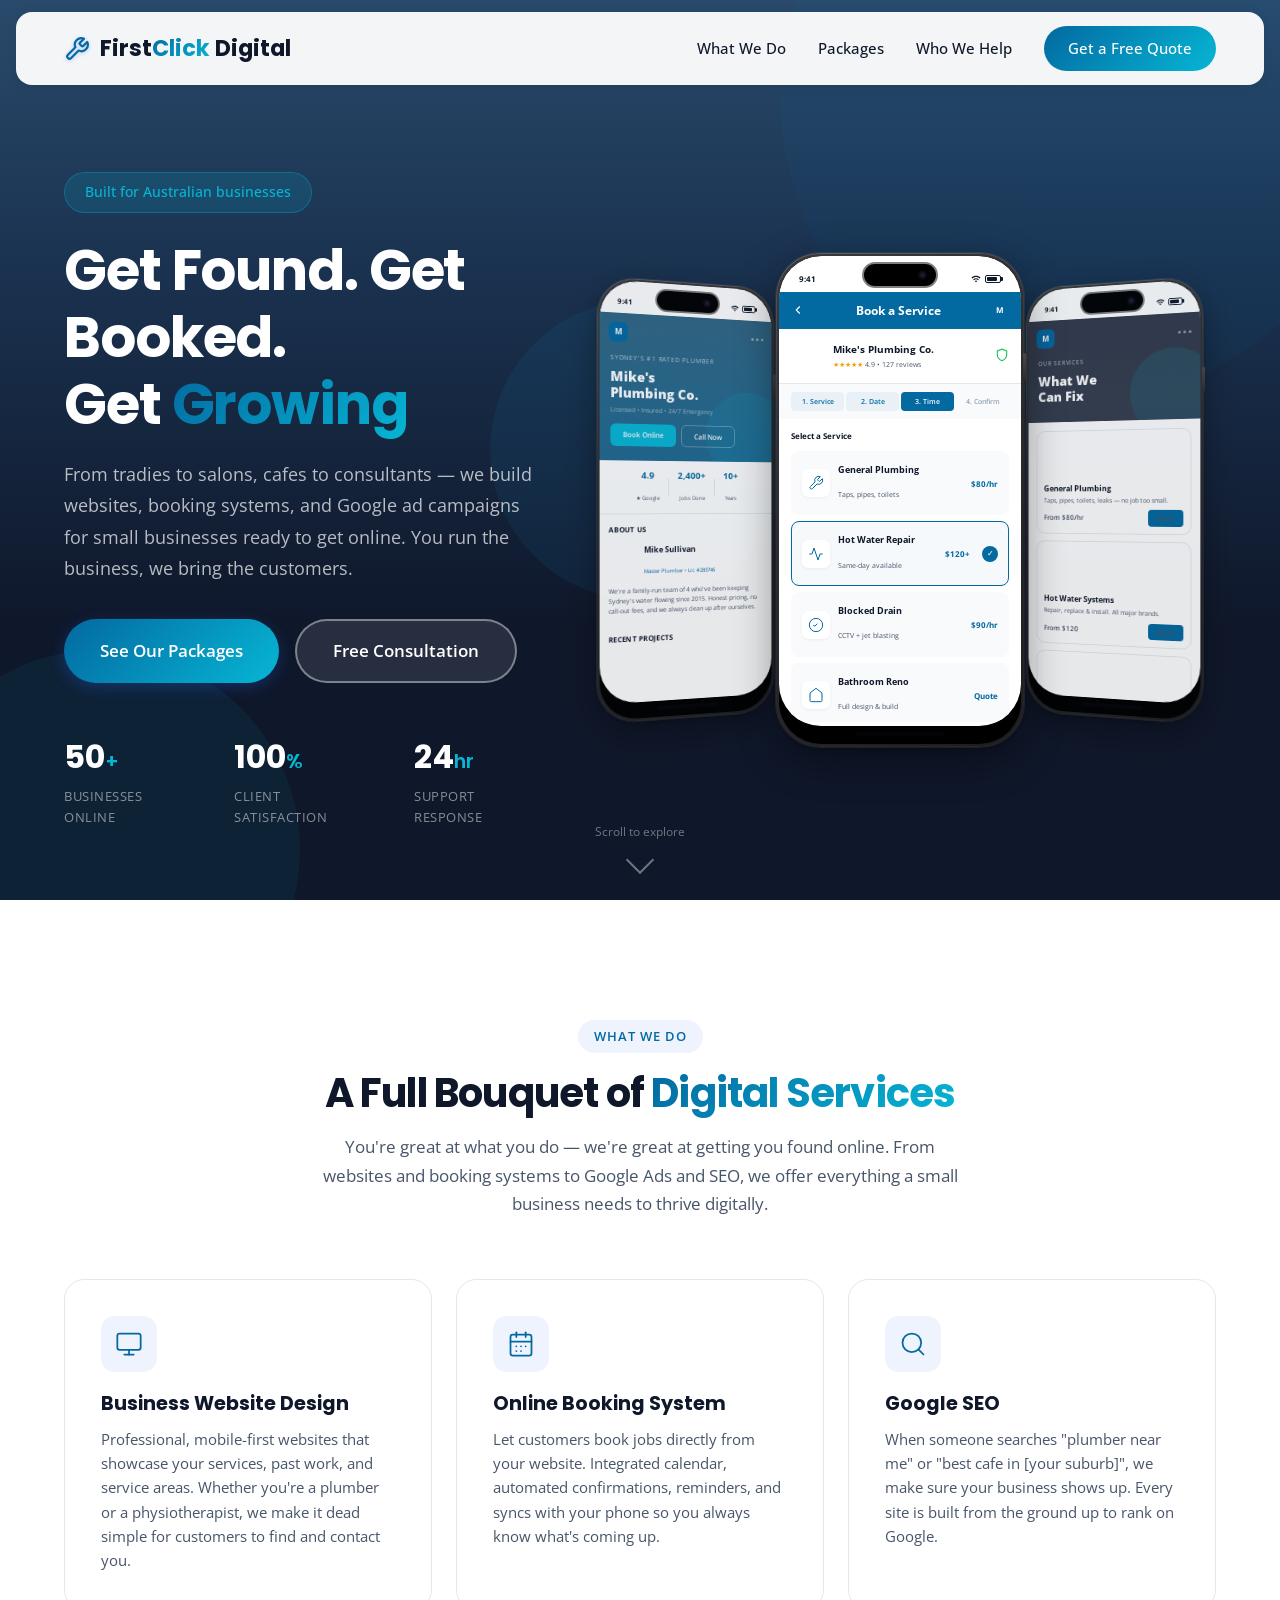
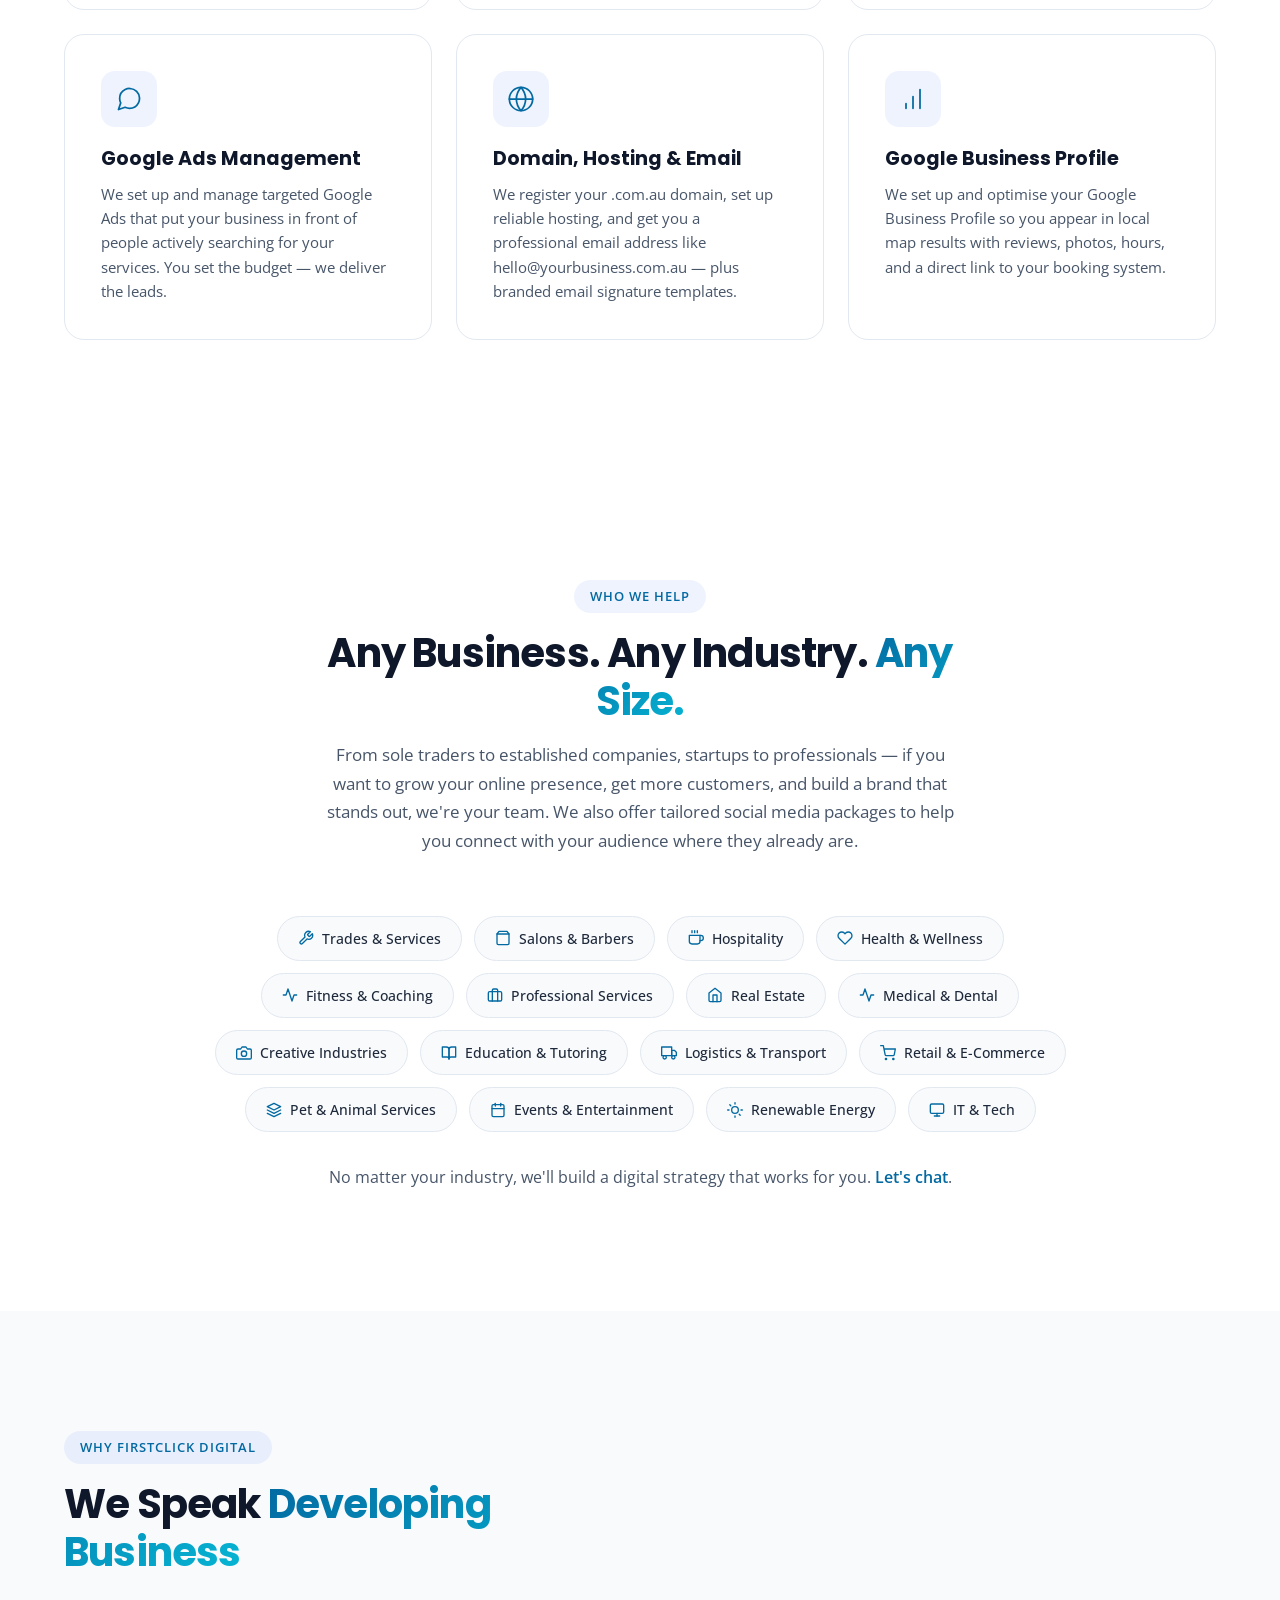
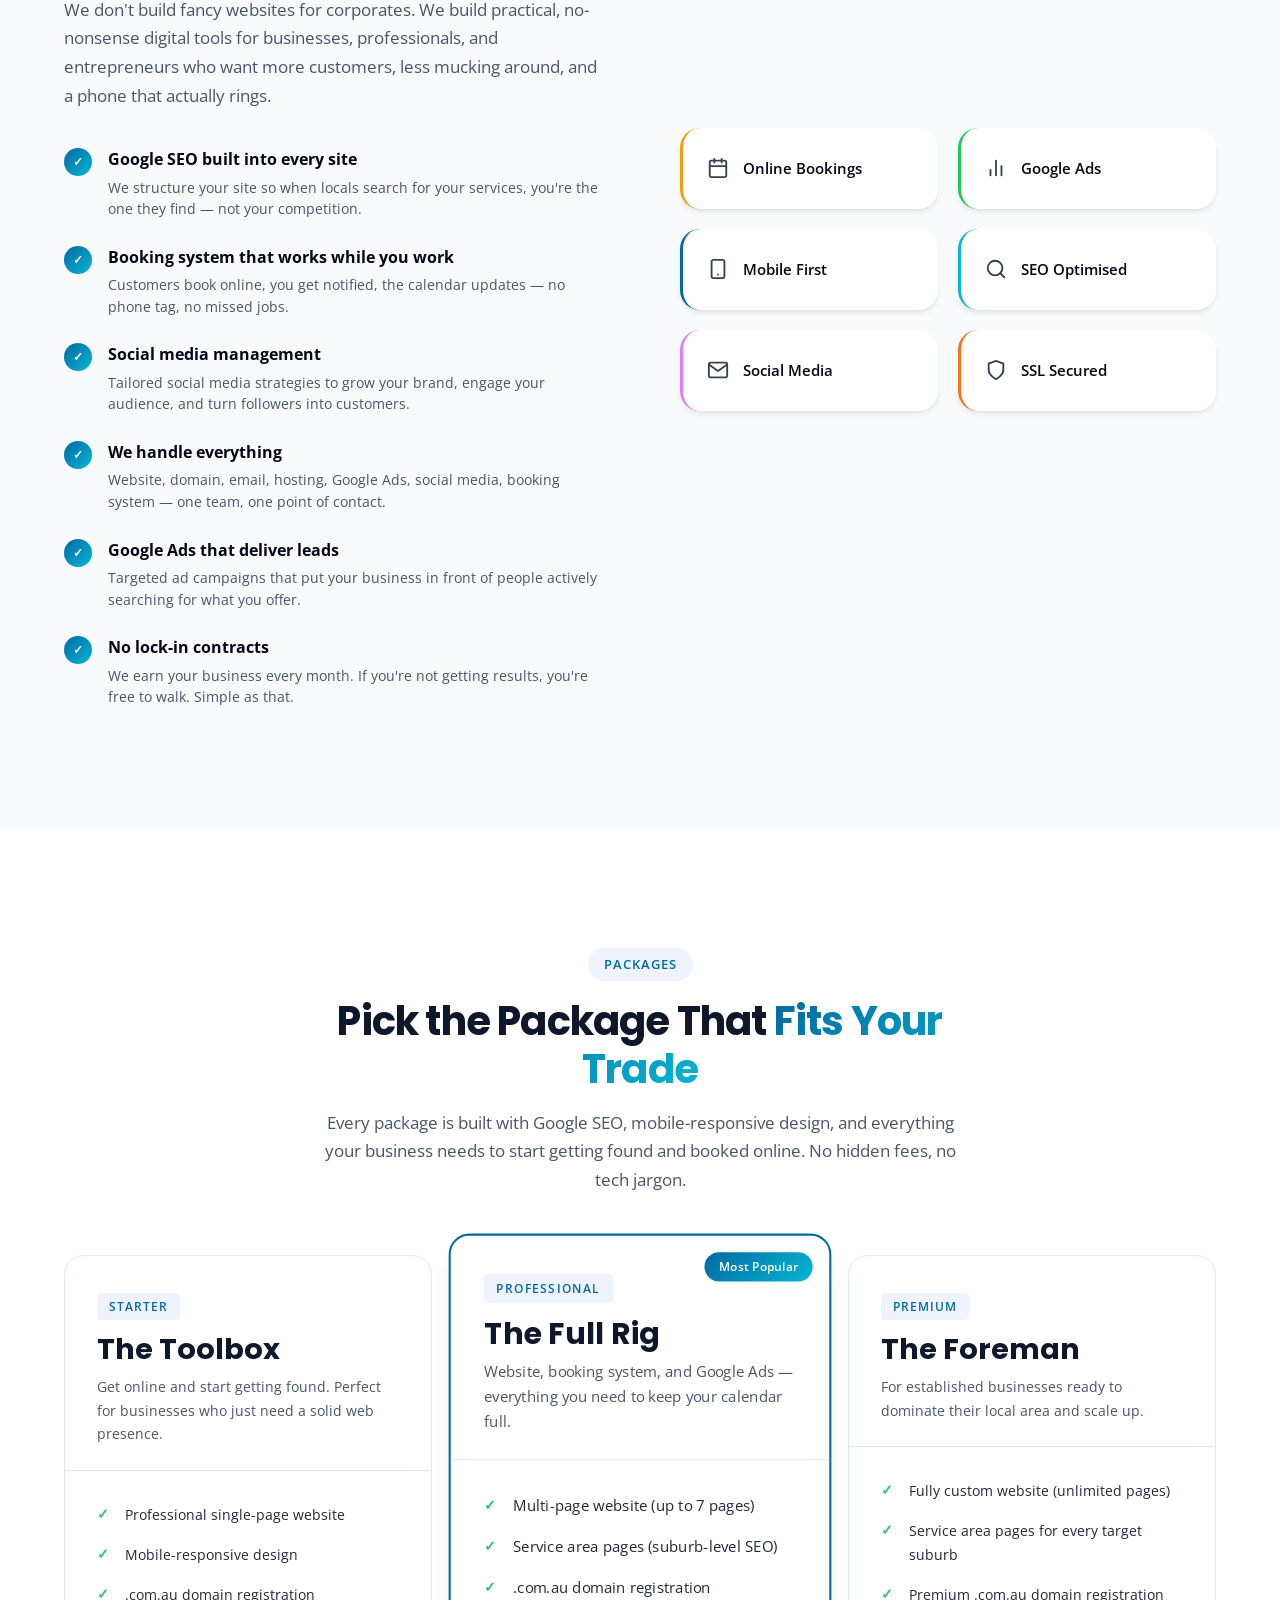
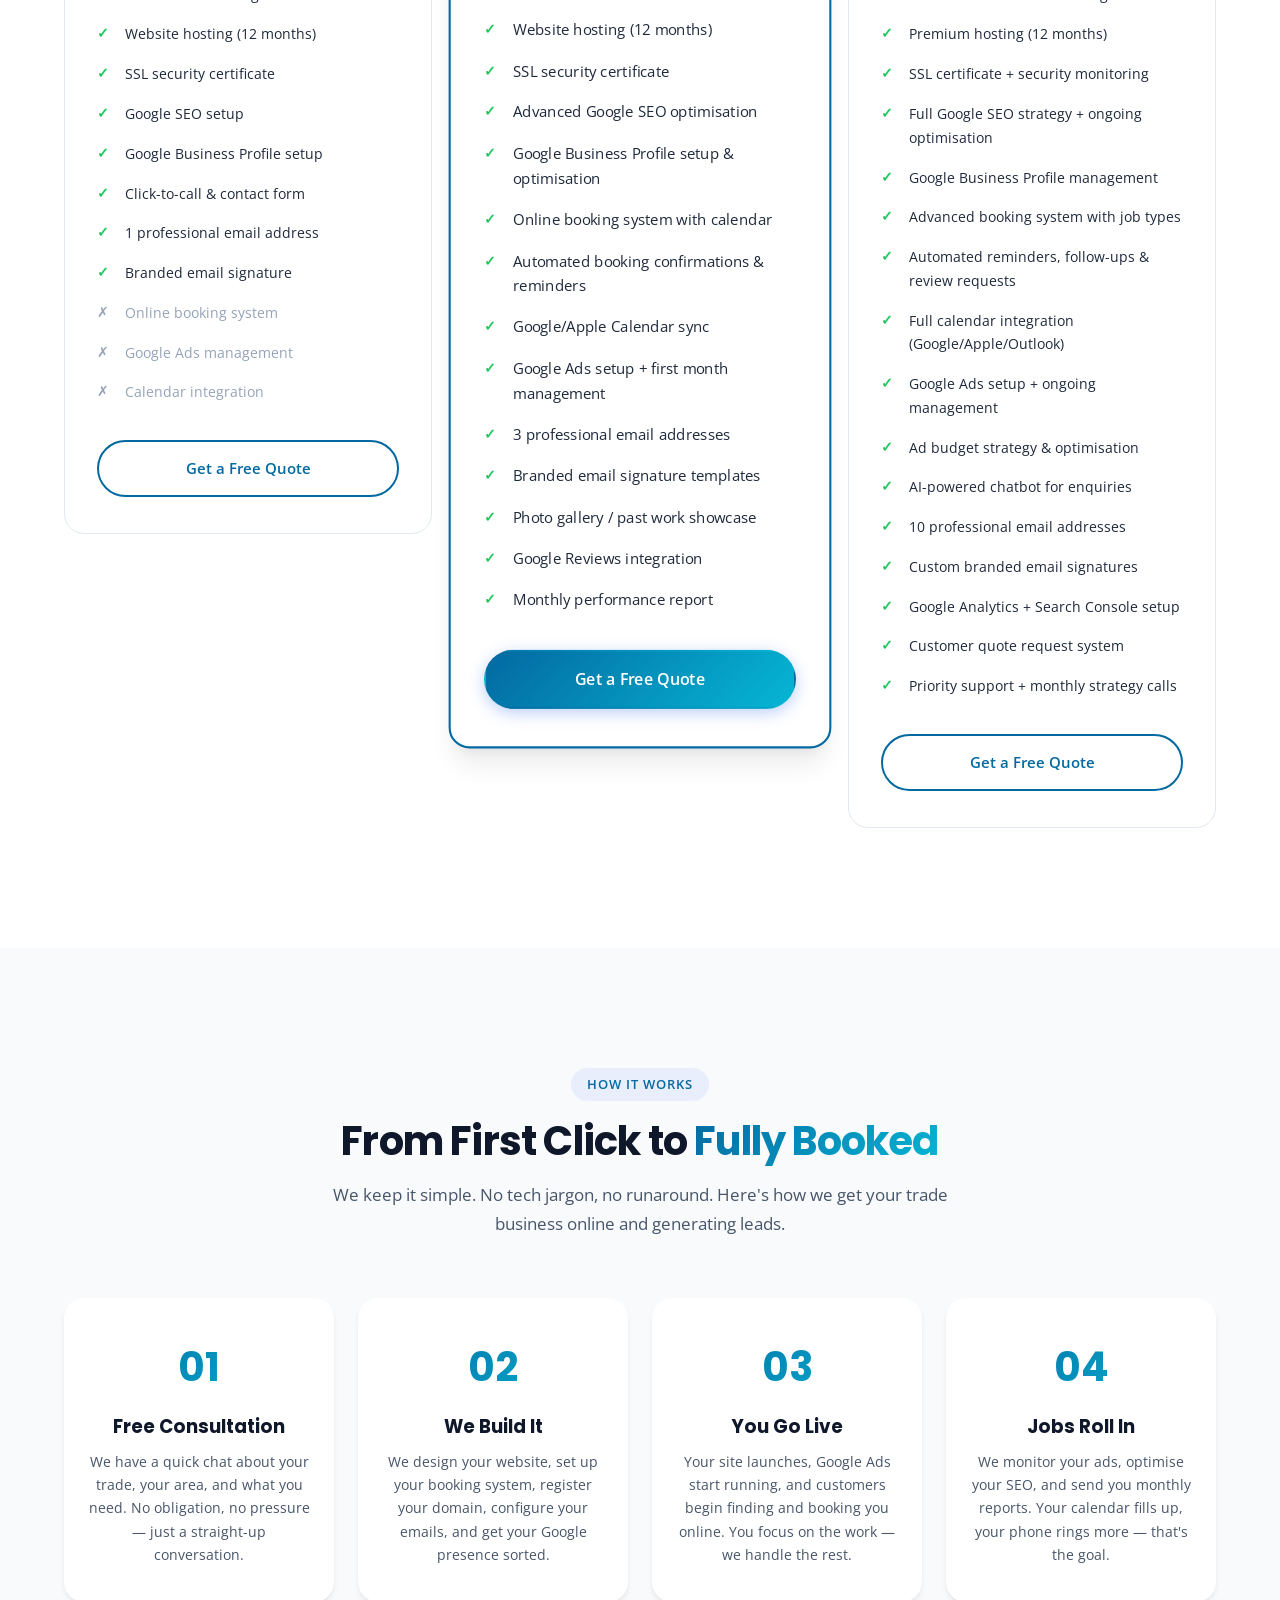
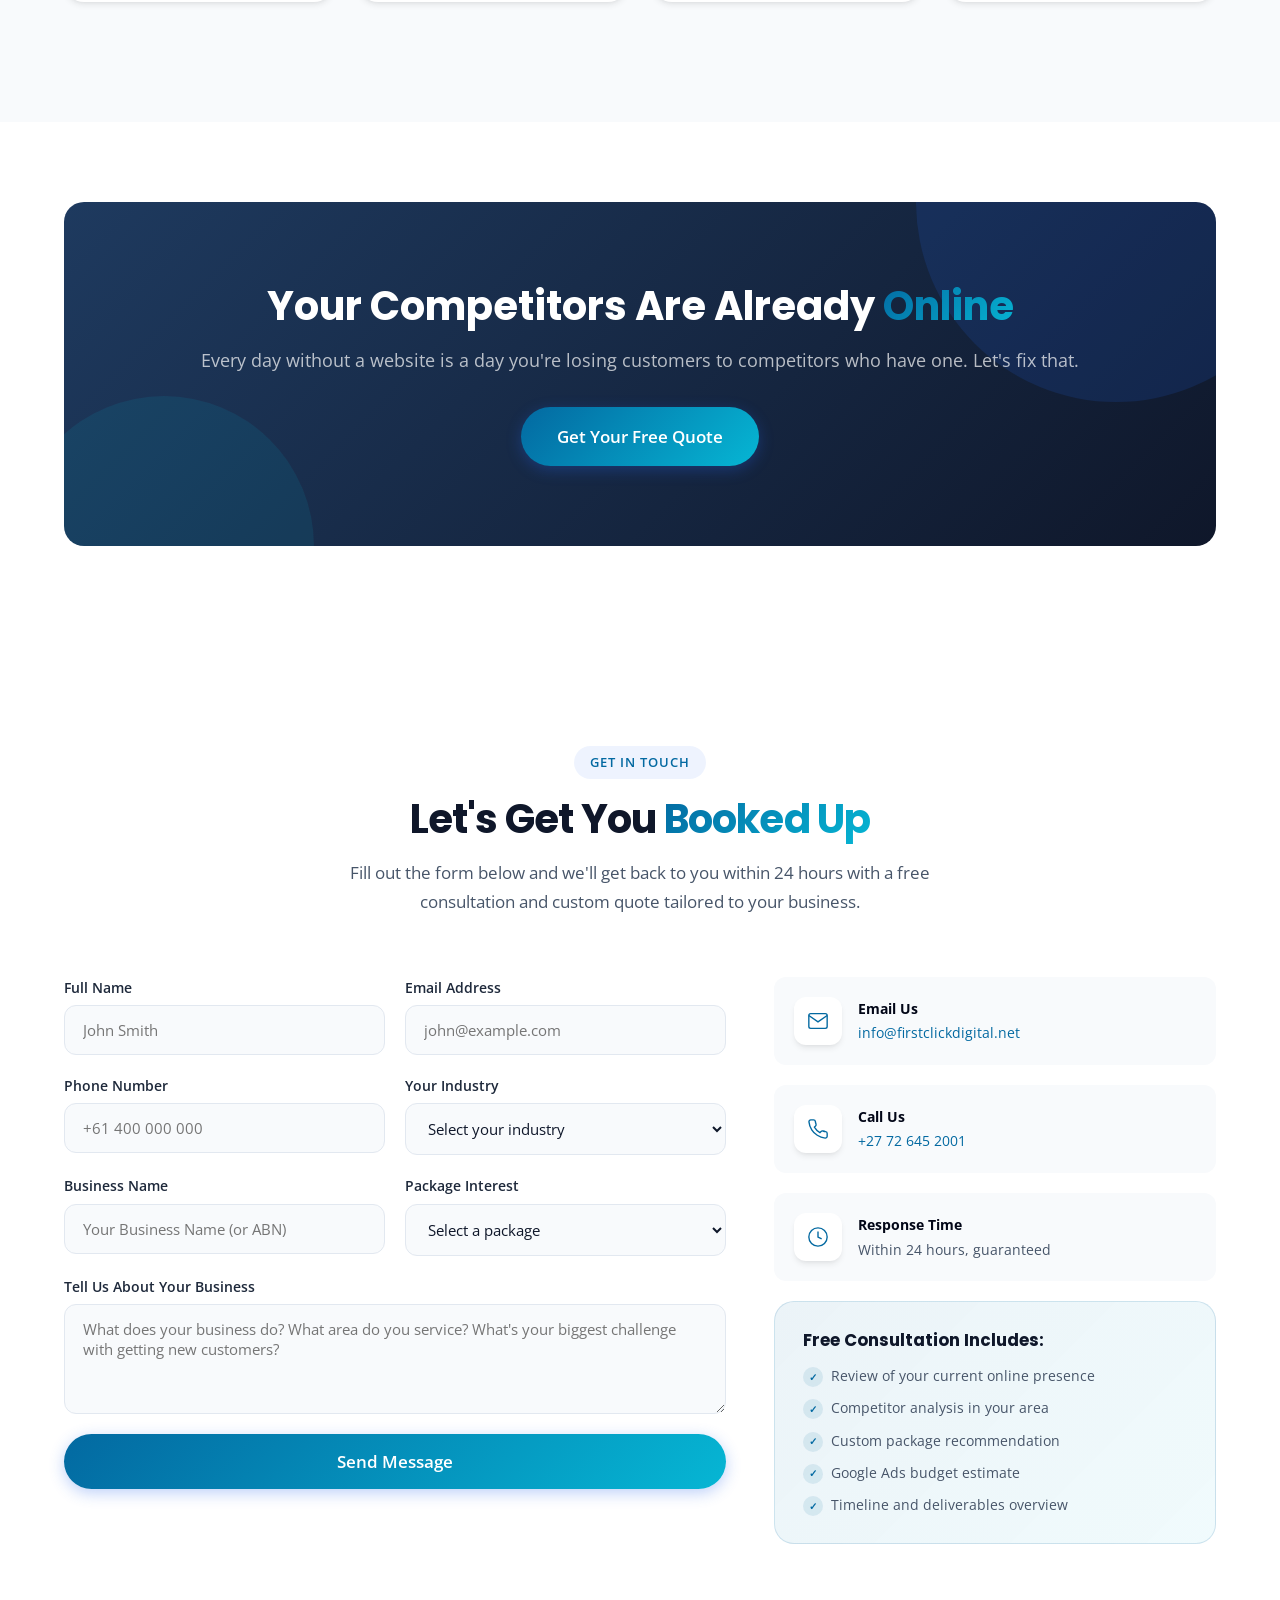
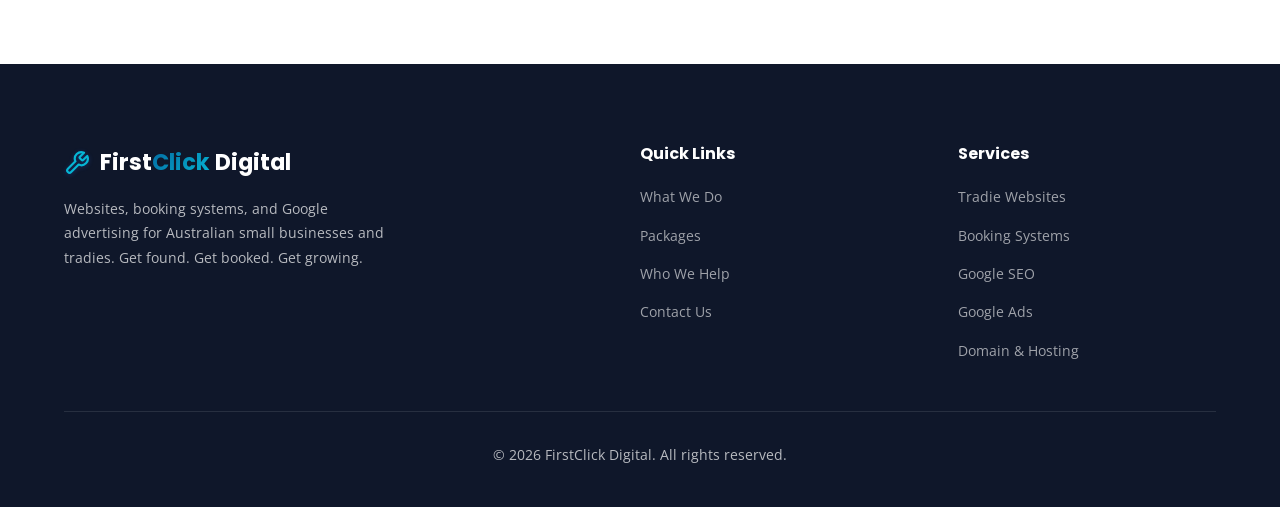
==== commit 734170a2: "Redesign phone mockups to look like iPhone Pro Max Titanium gradient frame with edge highlights, Dyn" ====
--- a/index.html
+++ b/index.html
@@ -72,8 +72,16 @@
 
                     <!-- Phone 1 (Left): Beautiful Business Website - Auto-scrolling -->
                     <div class="phone-mockup phone-side phone-left">
+                        <div class="phone-inner">
                         <div class="phone-notch"></div>
                         <div class="phone-screen">
+                            <div class="phone-status">
+                                <span class="phone-status-time">9:41</span>
+                                <span class="phone-status-icons">
+                                    <svg viewBox="0 0 24 24" fill="currentColor" width="10" height="10"><path d="M1 9l2 2c4.97-4.97 13.03-4.97 18 0l2-2C16.93 2.93 7.08 2.93 1 9zm8 8l3 3 3-3a4.24 4.24 0 0 0-6 0zm-4-4l2 2a7.07 7.07 0 0 1 10 0l2-2C15.14 9.14 8.87 9.14 5 13z"/></svg>
+                                    <div class="status-battery"><div class="status-battery-fill"></div></div>
+                                </span>
+                            </div>
                             <div class="auto-scroll-content" id="autoScrollLeft">
                                 <!-- Hero with image background -->
                                 <div class="ps-hero">
@@ -157,12 +165,22 @@
                                 </div>
                             </div>
                         </div>
+                        <div class="phone-home"></div>
+                        </div>
                     </div>
 
                     <!-- Phone 2 (Center): Interactive Booking -->
                     <div class="phone-mockup phone-center">
+                        <div class="phone-inner">
                         <div class="phone-notch"></div>
                         <div class="phone-screen">
+                            <div class="phone-status">
+                                <span class="phone-status-time">9:41</span>
+                                <span class="phone-status-icons">
+                                    <svg viewBox="0 0 24 24" fill="currentColor" width="10" height="10"><path d="M1 9l2 2c4.97-4.97 13.03-4.97 18 0l2-2C16.93 2.93 7.08 2.93 1 9zm8 8l3 3 3-3a4.24 4.24 0 0 0-6 0zm-4-4l2 2a7.07 7.07 0 0 1 10 0l2-2C15.14 9.14 8.87 9.14 5 13z"/></svg>
+                                    <div class="status-battery"><div class="status-battery-fill"></div></div>
+                                </span>
+                            </div>
                             <div class="interactive-scroll" id="interactivePhone">
                                 <!-- Sticky nav -->
                                 <div class="ps-booking-nav">
@@ -262,12 +280,22 @@
                                 <div class="scroll-hint">&#8593; Scroll to explore &#8595;</div>
                             </div>
                         </div>
+                        <div class="phone-home"></div>
+                        </div>
                     </div>
 
                     <!-- Phone 3 (Right): Services & Contact - Auto-scrolling -->
                     <div class="phone-mockup phone-side phone-right">
+                        <div class="phone-inner">
                         <div class="phone-notch"></div>
                         <div class="phone-screen">
+                            <div class="phone-status">
+                                <span class="phone-status-time">9:41</span>
+                                <span class="phone-status-icons">
+                                    <svg viewBox="0 0 24 24" fill="currentColor" width="10" height="10"><path d="M1 9l2 2c4.97-4.97 13.03-4.97 18 0l2-2C16.93 2.93 7.08 2.93 1 9zm8 8l3 3 3-3a4.24 4.24 0 0 0-6 0zm-4-4l2 2a7.07 7.07 0 0 1 10 0l2-2C15.14 9.14 8.87 9.14 5 13z"/></svg>
+                                    <div class="status-battery"><div class="status-battery-fill"></div></div>
+                                </span>
+                            </div>
                             <div class="auto-scroll-content" id="autoScrollRight">
                                 <div class="ps-hero ps-hero-alt">
                                     <div class="ps-hero-nav">
@@ -328,6 +356,8 @@
                                     <span class="ps-btn-fill">Call Now &rarr;</span>
                                 </div>
                             </div>
+                        </div>
+                        <div class="phone-home"></div>
                         </div>
                     </div>
 
--- a/styles.css
+++ b/styles.css
@@ -450,7 +450,7 @@
     letter-spacing: 0.5px;
 }
 
-/* ===== Phone Trio ===== */
+/* ===== iPhone Pro Max Trio ===== */
 .phone-trio {
     display: flex;
     align-items: center;
@@ -460,34 +460,65 @@
 }
 
 .phone-mockup {
-    background: #111;
-    border-radius: 32px;
-    padding: 7px;
-    box-shadow: 0 25px 60px rgba(0, 0, 0, 0.4);
+    position: relative;
+    background: linear-gradient(145deg, #3a3a3c, #1c1c1e);
+    border-radius: 44px;
+    padding: 3px;
+    box-shadow:
+        0 0 0 1px rgba(255,255,255,0.08),
+        0 2px 4px rgba(0,0,0,0.3),
+        0 12px 40px rgba(0,0,0,0.4),
+        inset 0 1px 0 rgba(255,255,255,0.06);
     flex-shrink: 0;
 }
 
+/* Titanium frame edge highlights */
+.phone-mockup::before {
+    content: '';
+    position: absolute;
+    inset: 0;
+    border-radius: 44px;
+    padding: 1px;
+    background: linear-gradient(160deg, rgba(255,255,255,0.15) 0%, transparent 40%, transparent 60%, rgba(255,255,255,0.05) 100%);
+    -webkit-mask: linear-gradient(#fff 0 0) content-box, linear-gradient(#fff 0 0);
+    -webkit-mask-composite: xor;
+    mask-composite: exclude;
+    pointer-events: none;
+}
+
+/* Side button (right) */
+.phone-mockup::after {
+    content: '';
+    position: absolute;
+    right: -2px;
+    top: 100px;
+    width: 3px;
+    height: 28px;
+    background: linear-gradient(180deg, #4a4a4c, #2c2c2e);
+    border-radius: 0 2px 2px 0;
+}
+
 .phone-center {
-    width: 240px;
+    width: 248px;
     z-index: 3;
     animation: floatCenter 6s ease-in-out infinite;
 }
 
 .phone-side {
-    width: 200px;
+    width: 208px;
     z-index: 1;
-    opacity: 0.85;
+    opacity: 0.9;
 }
 
 .phone-left {
     transform: perspective(800px) rotateY(15deg) scale(0.88);
-    margin-right: -20px;
+    margin-right: -16px;
     animation: floatLeft 6s ease-in-out infinite;
 }
 
 .phone-right {
     transform: perspective(800px) rotateY(-15deg) scale(0.88);
-    margin-left: -20px;
+    margin-left: -16px;
     animation: floatRight 6s ease-in-out infinite;
 }
 
@@ -506,23 +537,114 @@
     50% { transform: perspective(800px) rotateY(-15deg) scale(0.88) translateY(-6px); }
 }
 
+/* Inner bezel */
+.phone-inner {
+    background: #000;
+    border-radius: 42px;
+    padding: 0;
+    overflow: hidden;
+    position: relative;
+}
+
+/* Dynamic Island */
 .phone-notch {
-    width: 80px;
-    height: 6px;
-    background: #2a2a2a;
-    border-radius: 10px;
-    margin: 6px auto 6px;
+    position: absolute;
+    top: 8px;
+    left: 50%;
+    transform: translateX(-50%);
+    width: 72px;
+    height: 22px;
+    background: #000;
+    border-radius: 20px;
+    z-index: 10;
+    box-shadow: 0 0 0 2px rgba(0,0,0,0.5);
+}
+
+/* Camera dot inside Dynamic Island */
+.phone-notch::before {
+    content: '';
+    position: absolute;
+    right: 10px;
+    top: 50%;
+    transform: translateY(-50%);
+    width: 7px;
+    height: 7px;
+    background: radial-gradient(circle, #1a1a2e 30%, #0d0d1a 60%, #000 100%);
+    border-radius: 50%;
+    box-shadow: 0 0 0 1px rgba(255,255,255,0.05);
+}
+
+/* Status bar */
+.phone-status {
+    display: flex;
+    justify-content: space-between;
+    align-items: center;
+    padding: 10px 20px 0;
+    font-size: 0.5rem;
+    font-weight: 600;
+    color: var(--dark);
+    height: 36px;
+    position: relative;
+    z-index: 5;
+}
+
+.phone-status-time { font-weight: 700; }
+.phone-status-icons {
+    display: flex;
+    align-items: center;
+    gap: 4px;
+}
+.phone-status-icons svg { width: 10px; height: 10px; }
+
+/* Battery icon */
+.status-battery {
+    width: 16px;
+    height: 8px;
+    border: 1px solid var(--dark);
+    border-radius: 2px;
+    position: relative;
+    display: flex;
+    align-items: center;
+    padding: 1px;
+}
+.status-battery::after {
+    content: '';
+    position: absolute;
+    right: -3px;
+    top: 50%;
+    transform: translateY(-50%);
+    width: 2px;
+    height: 4px;
+    background: var(--dark);
+    border-radius: 0 1px 1px 0;
+}
+.status-battery-fill {
+    width: 80%;
+    height: 100%;
+    background: var(--dark);
+    border-radius: 1px;
 }
 
 .phone-screen {
     background: var(--white);
-    border-radius: 24px;
+    border-radius: 42px;
     overflow: hidden;
+    position: relative;
+}
+
+/* Home indicator */
+.phone-home {
+    width: 36%;
+    height: 4px;
+    background: var(--dark);
+    border-radius: 4px;
+    margin: 6px auto 8px;
+    opacity: 0.2;
 }
 
 /* Auto-scrolling screens (left & right phones) */
 .auto-scroll-content {
-    height: 420px;
+    height: 430px;
     overflow: hidden;
     position: relative;
 }
@@ -532,7 +654,7 @@
 }
 
 .phone-side .phone-screen {
-    height: 420px;
+    height: 470px;
 }
 
 @keyframes autoScroll {
@@ -543,7 +665,7 @@
 
 /* Interactive center phone */
 .interactive-scroll {
-    height: 420px;
+    height: 430px;
     overflow-y: auto;
     scroll-behavior: smooth;
     -webkit-overflow-scrolling: touch;
@@ -553,7 +675,7 @@
 .interactive-scroll::-webkit-scrollbar-track { background: transparent; }
 .interactive-scroll::-webkit-scrollbar-thumb { background: var(--light-2); border-radius: 3px; }
 
-.phone-center .phone-screen { height: 420px; }
+.phone-center .phone-screen { height: 470px; }
 
 .app-header-sticky {
     display: flex; align-items: center; justify-content: space-between;
@@ -699,14 +821,18 @@
 
 /* Hero banner */
 .ps-hero {
-    background: linear-gradient(135deg, #0c4a6e 0%, #075985 50%, #0369a1 100%);
+    background: linear-gradient(to bottom, rgba(12,74,110,0.85), rgba(7,89,133,0.9)),
+        url('https://images.unsplash.com/photo-1581578731548-c64695cc6952?w=600&q=80') center/cover;
     padding: 0; position: relative; overflow: hidden;
 }
 .ps-hero::after {
     content: ''; position: absolute; right: -20px; bottom: -20px; width: 100px; height: 100px;
     background: rgba(6,182,212,0.12); border-radius: 50%;
 }
-.ps-hero-alt { background: linear-gradient(135deg, #1e293b 0%, #0f172a 100%); }
+.ps-hero-alt {
+    background: linear-gradient(to bottom, rgba(15,23,42,0.85), rgba(30,41,59,0.9)),
+        url('https://images.unsplash.com/photo-1504328345606-18bbc8c9d7d1?w=600&q=80') center/cover;
+}
 .ps-hero-nav { display: flex; justify-content: space-between; align-items: center; padding: 10px 10px 0; }
 .ps-nav-dots { display: flex; gap: 3px; }
 .ps-nav-dots span { width: 3px; height: 3px; background: rgba(255,255,255,0.5); border-radius: 50%; }
@@ -731,15 +857,16 @@
 
 /* About */
 .ps-about-row { display: flex; align-items: center; gap: 8px; margin-bottom: 6px; }
-.ps-about-avatar { width: 32px; height: 32px; min-width: 32px; border-radius: 50%; background: linear-gradient(135deg, #94a3b8, #64748b); }
+.ps-about-avatar { width: 32px; height: 32px; min-width: 32px; border-radius: 50%; background: url('https://images.unsplash.com/photo-1540569014015-19a7be504e3a?w=100&q=80') center/cover; }
 .ps-about-row strong { font-size: 0.58rem; color: var(--dark); display: block; }
 .ps-about-row span { font-size: 0.4rem; color: var(--primary); }
 .ps-about-text { font-size: 0.44rem; color: var(--gray); line-height: 1.6; }
 
 /* Photo grid */
 .ps-photo-grid { display: grid; grid-template-columns: 1fr 1fr; grid-template-rows: auto auto; gap: 4px; }
-.ps-photo { height: 36px; border-radius: 6px; background: linear-gradient(135deg, #e2e8f0, #cbd5e1); }
-.ps-photo-tall { grid-row: 1/3; height: 76px; background: linear-gradient(135deg, #cbd5e1, #94a3b8); }
+.ps-photo { height: 36px; border-radius: 6px; background: url('https://images.unsplash.com/photo-1552321554-5fefe8c9ef14?w=200&q=80') center/cover; }
+.ps-photo:nth-child(3) { background-image: url('https://images.unsplash.com/photo-1556909114-f6e7ad7d3136?w=200&q=80'); }
+.ps-photo-tall { grid-row: 1/3; height: 76px; background: url('https://images.unsplash.com/photo-1585704032915-c3400ca199e7?w=300&q=80') center/cover; border-radius: 6px; }
 
 /* Reviews */
 .ps-review-card { padding: 8px; background: var(--light); border-radius: 8px; margin-bottom: 6px; }
@@ -755,14 +882,19 @@
 .ps-review-card p { font-size: 0.44rem; color: var(--gray); line-height: 1.5; font-style: italic; }
 
 /* Map placeholder */
-.ps-map-placeholder { padding: 10px; background: var(--light); border-radius: 8px; text-align: center; }
+.ps-map-placeholder {
+    padding: 10px; border-radius: 8px; text-align: center; position: relative;
+    background: linear-gradient(rgba(241,245,249,0.85), rgba(241,245,249,0.85)),
+        url('https://images.unsplash.com/photo-1524661135-423995f22d0b?w=400&q=60') center/cover;
+}
 .ps-map-areas { display: flex; flex-wrap: wrap; gap: 3px; justify-content: center; margin-top: 6px; }
 .ps-map-areas span { padding: 2px 7px; background: var(--white); border-radius: 3px; font-size: 0.4rem; color: var(--dark-3); font-weight: 500; }
 
 /* Footer CTA */
 .ps-footer-cta {
-    margin: 8px 10px; padding: 12px; background: linear-gradient(135deg, #0c4a6e, #075985);
-    border-radius: 10px; text-align: center; color: var(--white);
+    margin: 8px 10px; padding: 12px; border-radius: 10px; text-align: center; color: var(--white);
+    background: linear-gradient(rgba(12,74,110,0.88), rgba(7,89,133,0.92)),
+        url('https://images.unsplash.com/photo-1620626011761-996317b8d101?w=400&q=80') center/cover;
 }
 .ps-footer-cta strong { font-size: 0.55rem; display: block; margin-bottom: 6px; }
 
@@ -778,7 +910,7 @@
     display: flex; align-items: center; gap: 8px; padding: 10px 12px;
     border-bottom: 1px solid var(--light-2);
 }
-.ps-bk-avatar { width: 34px; height: 34px; min-width: 34px; border-radius: 50%; background: linear-gradient(135deg, #94a3b8, #64748b); }
+.ps-bk-avatar { width: 34px; height: 34px; min-width: 34px; border-radius: 50%; background: url('https://images.unsplash.com/photo-1540569014015-19a7be504e3a?w=100&q=80') center/cover; }
 .ps-bk-info strong { font-size: 0.65rem; color: var(--dark); display: block; }
 .ps-bk-rating { font-size: 0.45rem; color: var(--gray); }
 .ps-stars-sm { color: #f59e0b; }
@@ -796,13 +928,13 @@
 .ps-step.active-step { color: var(--white); background: var(--primary); }
 
 /* Booking sections */
-.ps-bk-section { padding: 8px 12px 4px; }
-.ps-bk-label { font-size: 0.52rem; font-weight: 700; color: var(--dark); margin-bottom: 6px; }
+.ps-bk-section { padding: 10px 12px 6px; }
+.ps-bk-label { font-size: 0.52rem; font-weight: 700; color: var(--dark); margin-bottom: 8px; }
 
 /* Service cards */
-.ps-service-list { display: flex; flex-direction: column; gap: 5px; }
+.ps-service-list { display: flex; flex-direction: column; gap: 6px; }
 .ps-svc-item {
-    display: flex; align-items: center; gap: 8px; padding: 8px;
+    display: flex; align-items: center; gap: 8px; padding: 10px;
     background: var(--light); border-radius: 8px; border: 1.5px solid transparent;
     position: relative;
 }
@@ -813,14 +945,13 @@
     box-shadow: 0 1px 3px rgba(0,0,0,0.06);
 }
 .ps-svc-text { flex: 1; }
-.ps-svc-text strong { font-size: 0.58rem; color: var(--dark); display: block; }
-.ps-svc-text span { font-size: 0.42rem; color: var(--gray); }
+.ps-svc-text strong { font-size: 0.58rem; color: var(--dark); display: block; margin-bottom: 1px; }
+.ps-svc-text span { font-size: 0.42rem; color: var(--gray); line-height: 1.4; }
 .ps-svc-price { font-size: 0.5rem; font-weight: 700; color: var(--primary); }
 .ps-svc-check {
-    position: absolute; right: 8px; top: 50%; transform: translateY(-50%);
-    width: 16px; height: 16px; background: var(--primary); color: var(--white);
+    width: 16px; height: 16px; min-width: 16px; background: var(--primary); color: var(--white);
     border-radius: 50%; display: flex; align-items: center; justify-content: center;
-    font-size: 0.48rem;
+    font-size: 0.48rem; margin-left: 4px;
 }
 
 /* Calendar */
@@ -864,9 +995,9 @@
 
 /* ===== Right Phone: Service Detail Cards ===== */
 .ps-visual-svc { border-radius: 10px; overflow: hidden; border: 1px solid var(--light-2); margin-bottom: 8px; }
-.ps-vsvc-img { height: 50px; background: linear-gradient(135deg, #e2e8f0, #cbd5e1); }
-.ps-vsvc-img2 { background: linear-gradient(135deg, #cbd5e1, #94a3b8); }
-.ps-vsvc-img3 { background: linear-gradient(135deg, #94a3b8, #64748b); }
+.ps-vsvc-img { height: 50px; background: url('https://images.unsplash.com/photo-1607472586893-edb57bdc0e39?w=400&q=80') center/cover; }
+.ps-vsvc-img2 { background: url('https://images.unsplash.com/photo-1585704032915-c3400ca199e7?w=400&q=80') center/cover !important; }
+.ps-vsvc-img3 { background: url('https://images.unsplash.com/photo-1613545325278-f24b0cae1224?w=400&q=80') center/cover !important; }
 .ps-vsvc-body { padding: 8px; }
 .ps-vsvc-body strong { font-size: 0.58rem; color: var(--dark); display: block; margin-bottom: 2px; }
 .ps-vsvc-body p { font-size: 0.42rem; color: var(--gray); line-height: 1.4; margin-bottom: 6px; }
@@ -1806,11 +1937,11 @@
     }
 
     .phone-side {
-        width: 170px;
+        width: 180px;
     }
 
     .phone-center {
-        width: 210px;
+        width: 216px;
     }
 
     .services-grid,
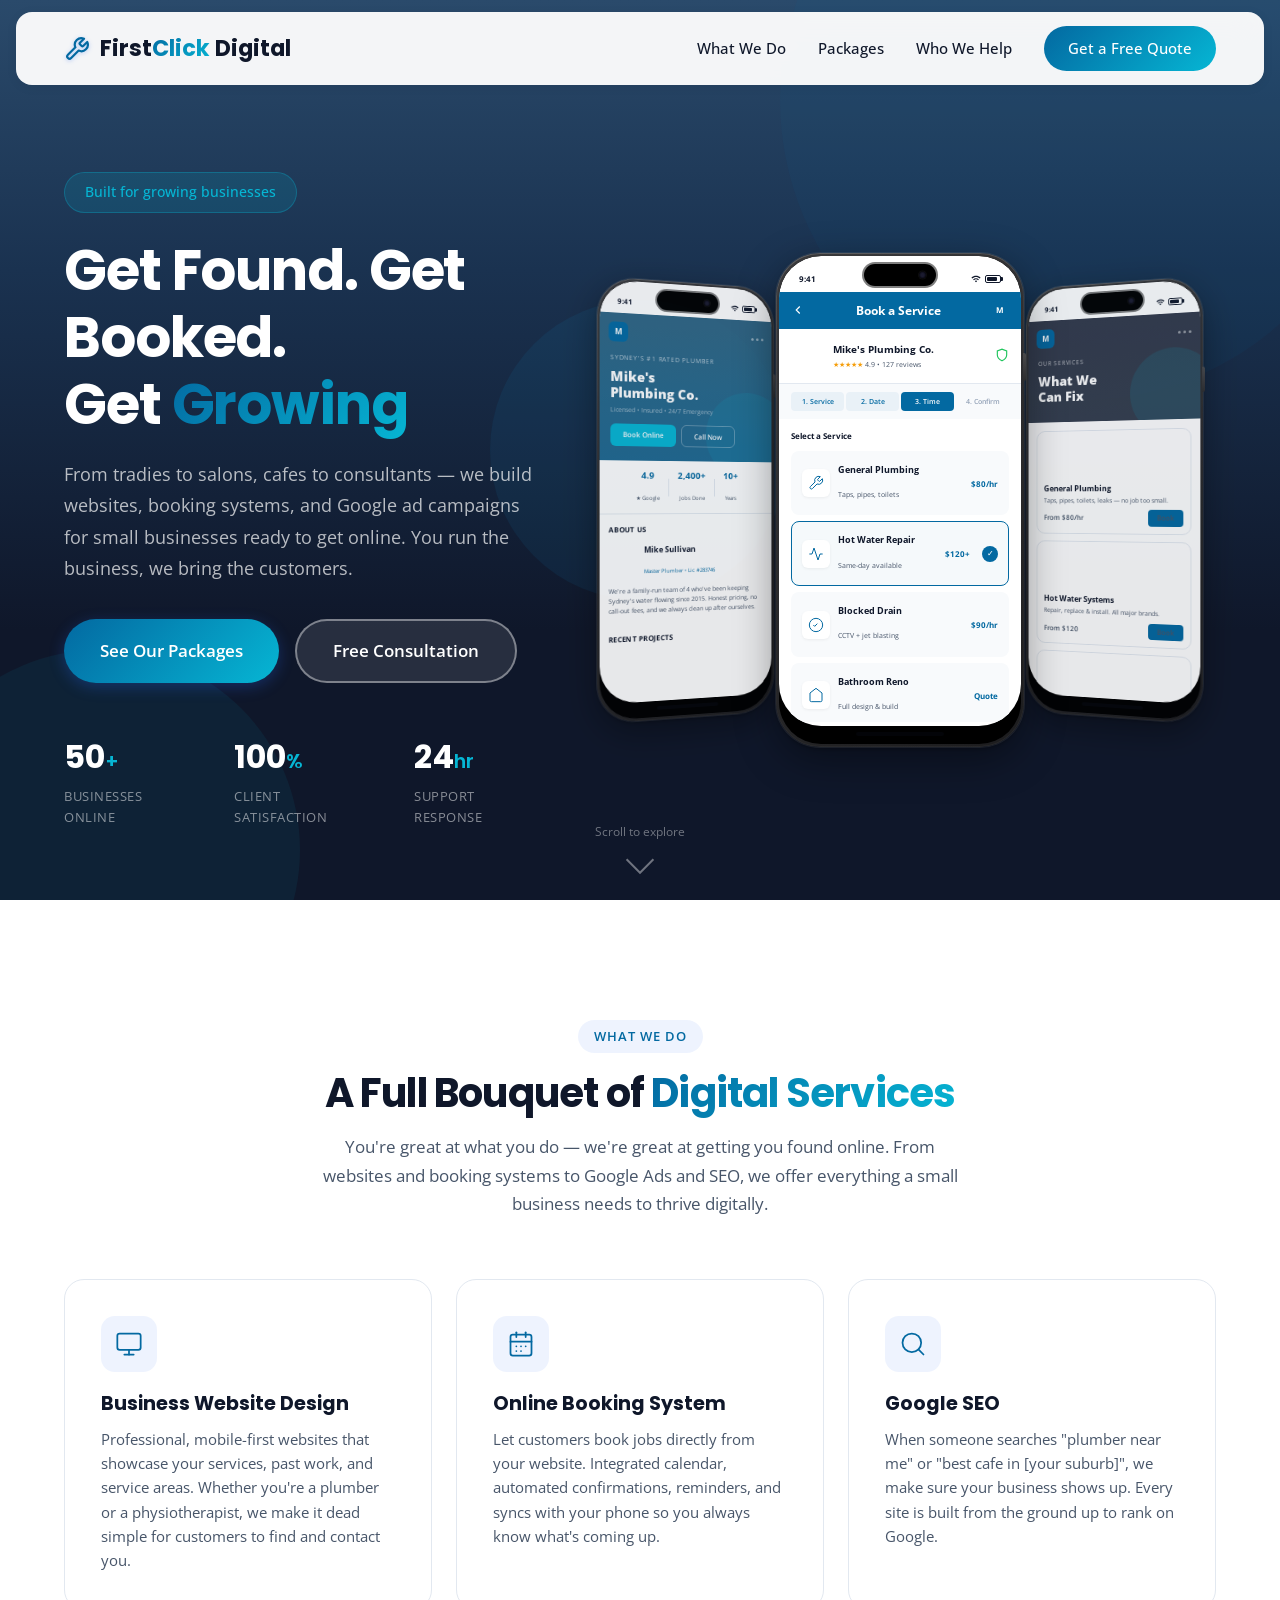
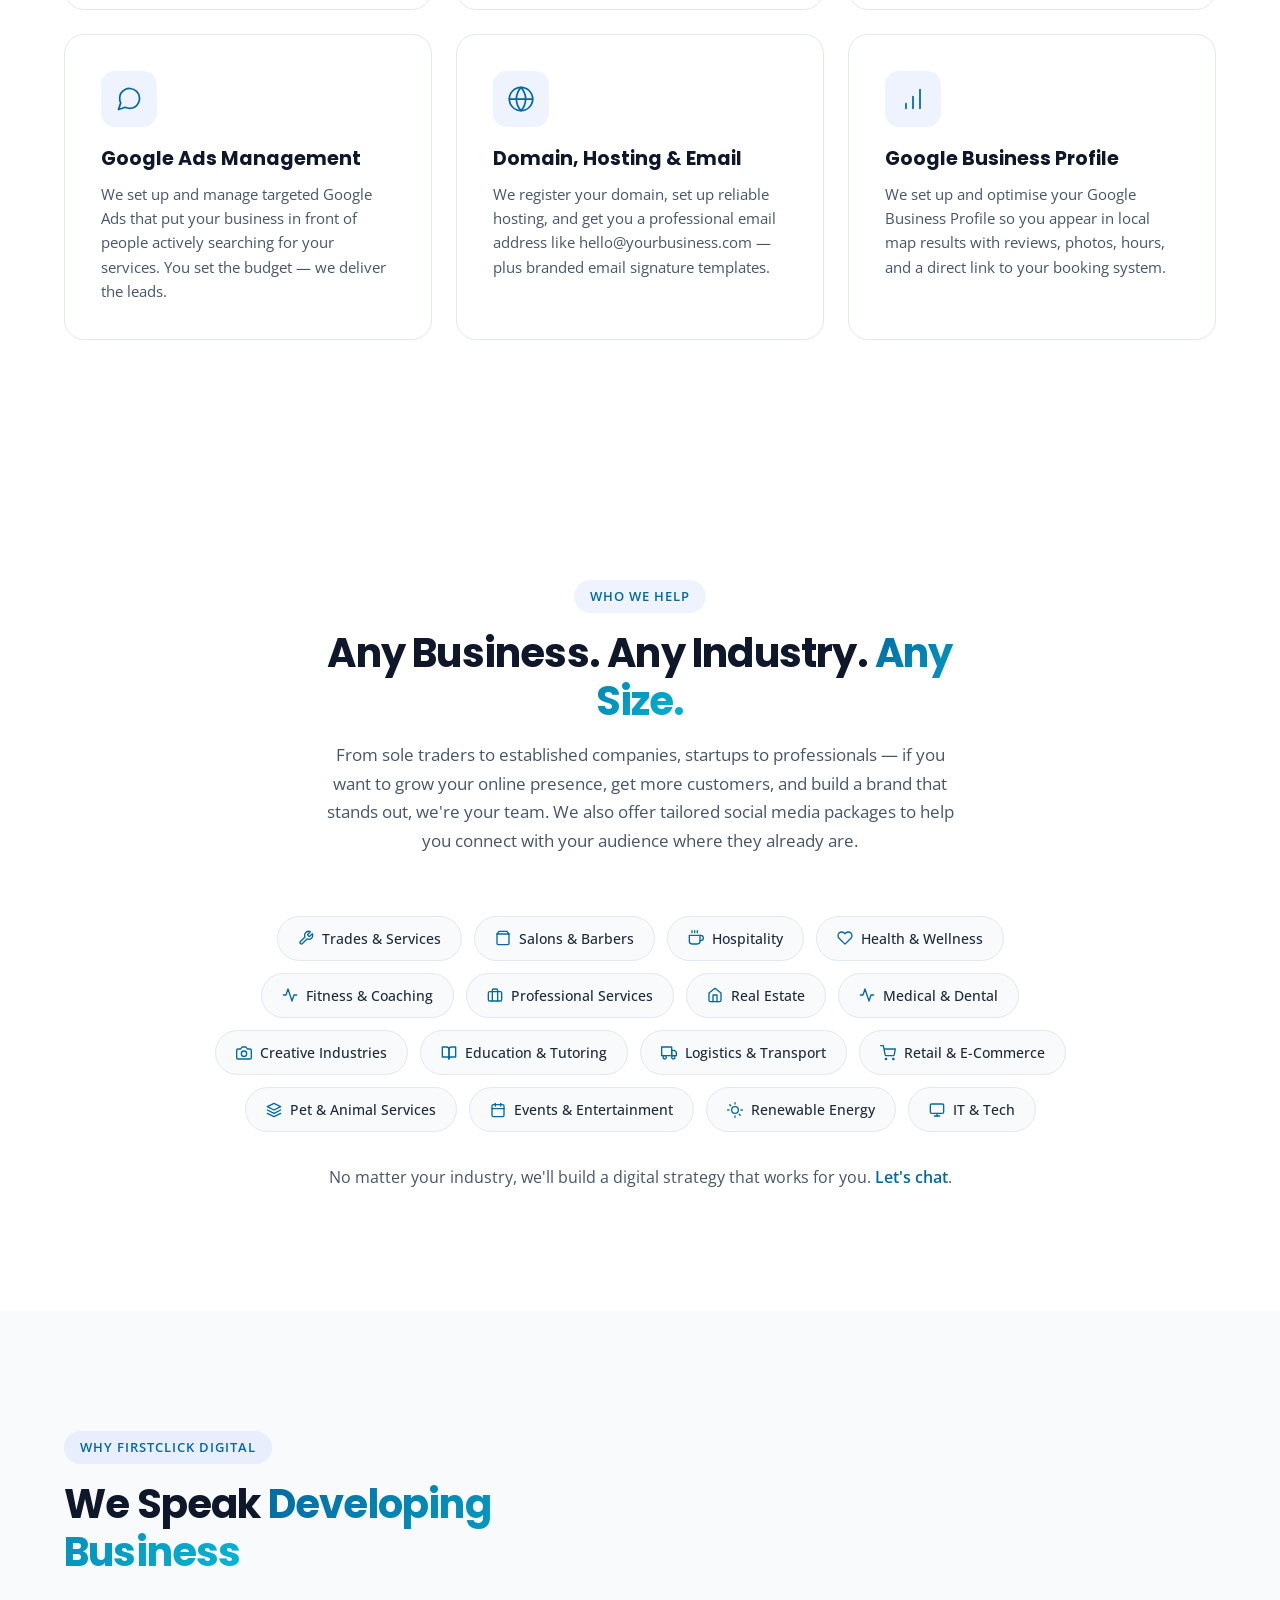
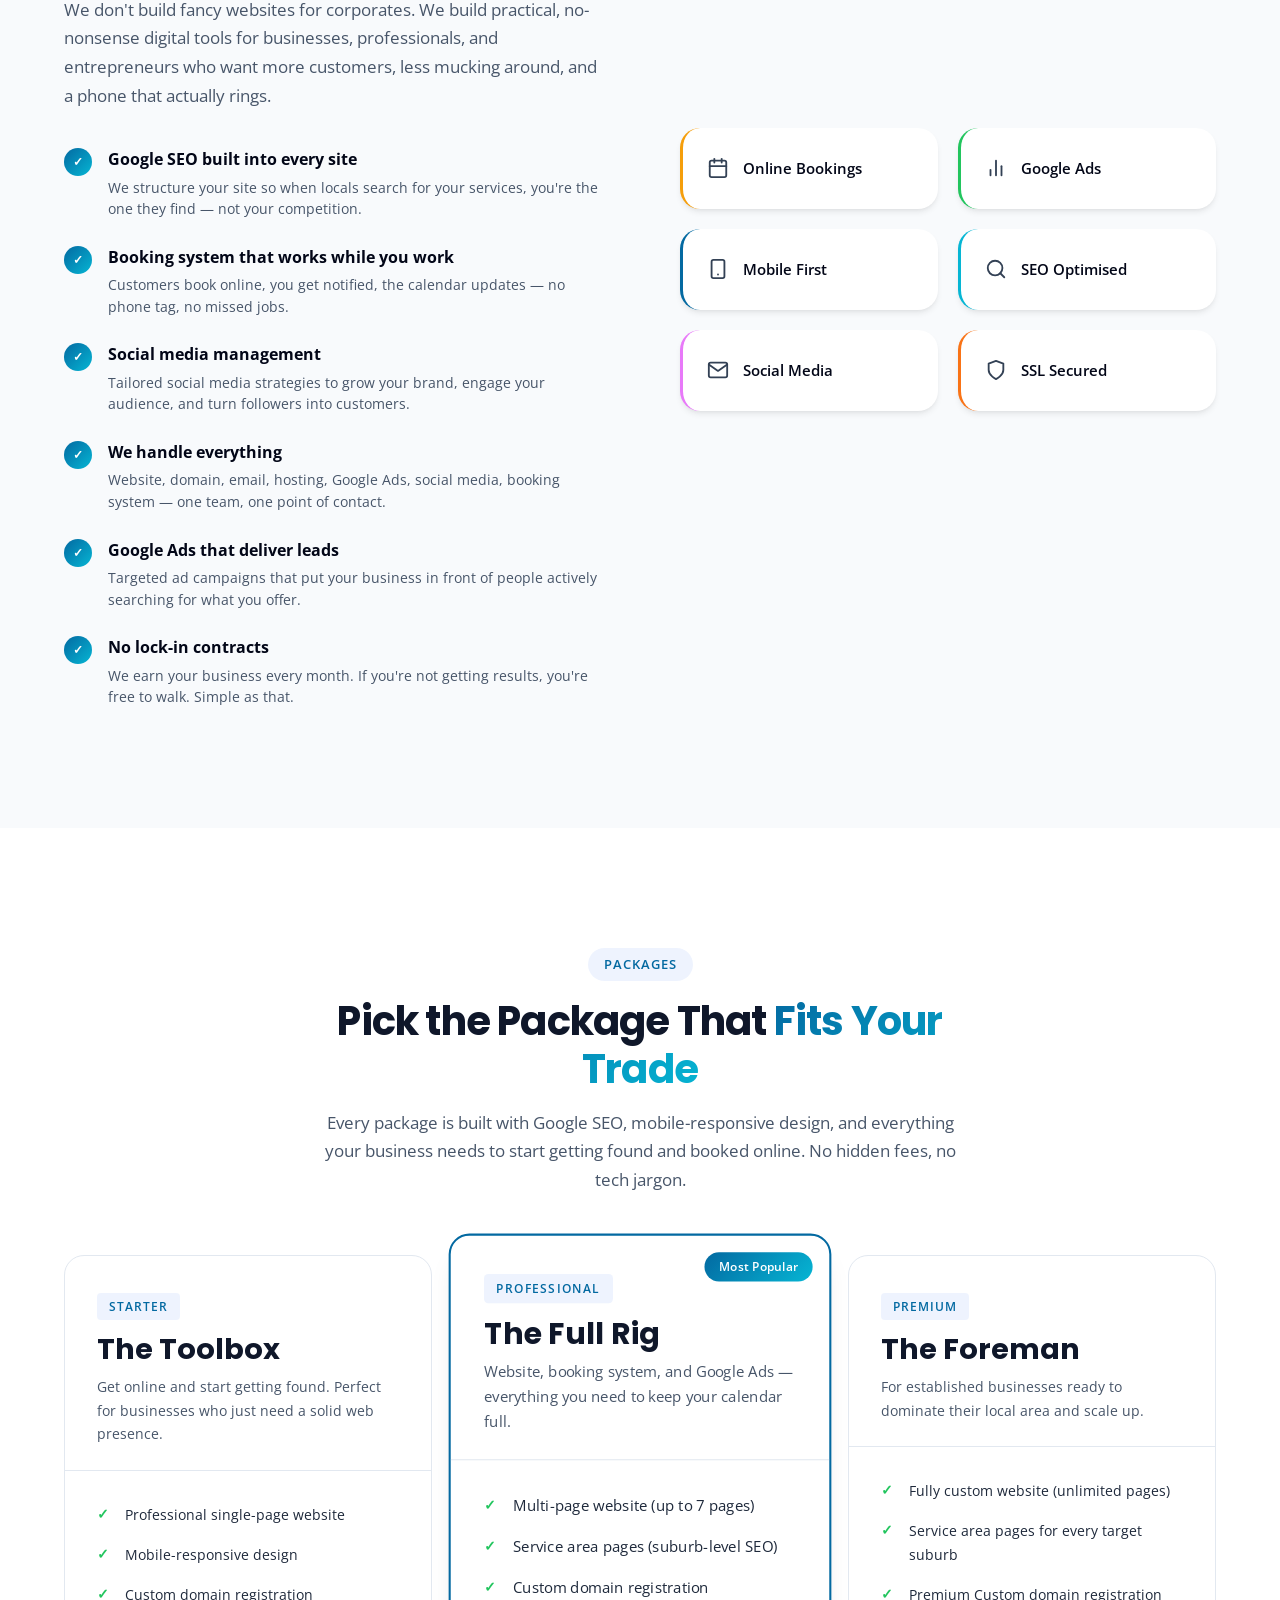
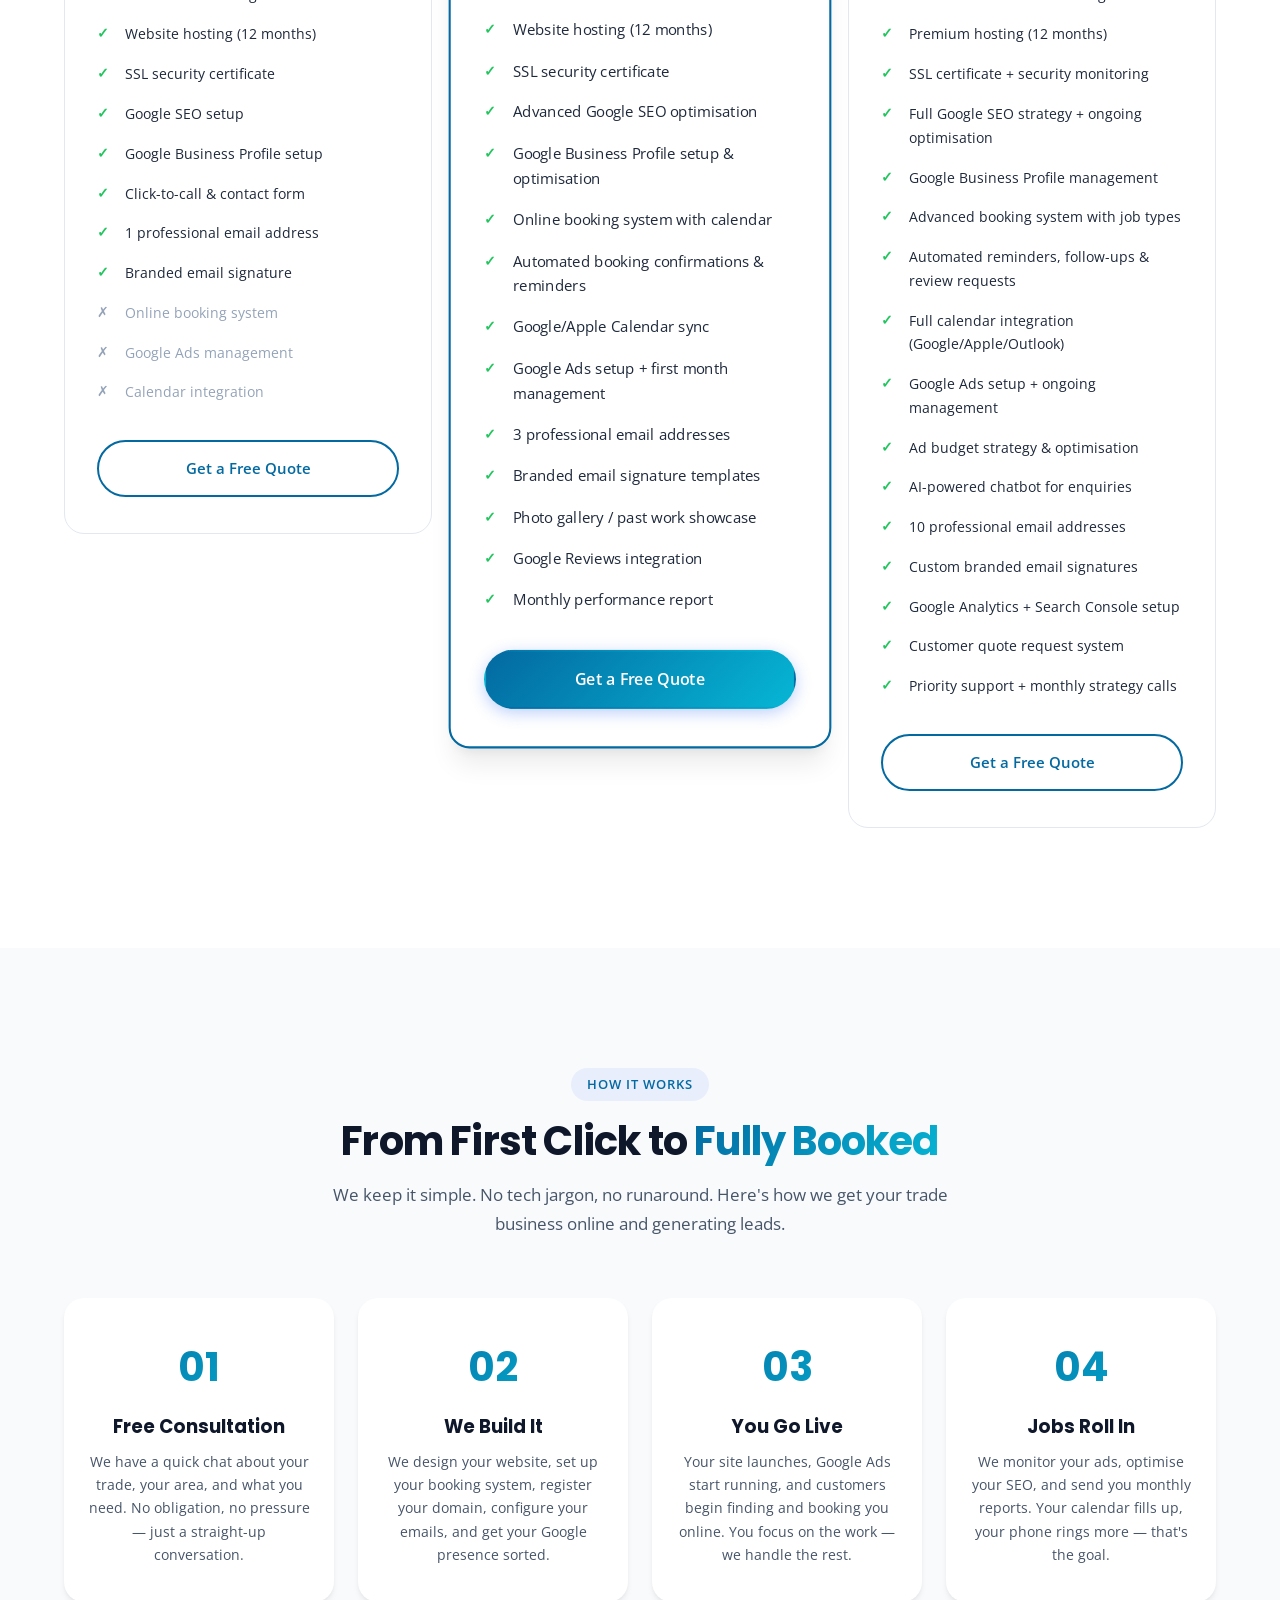
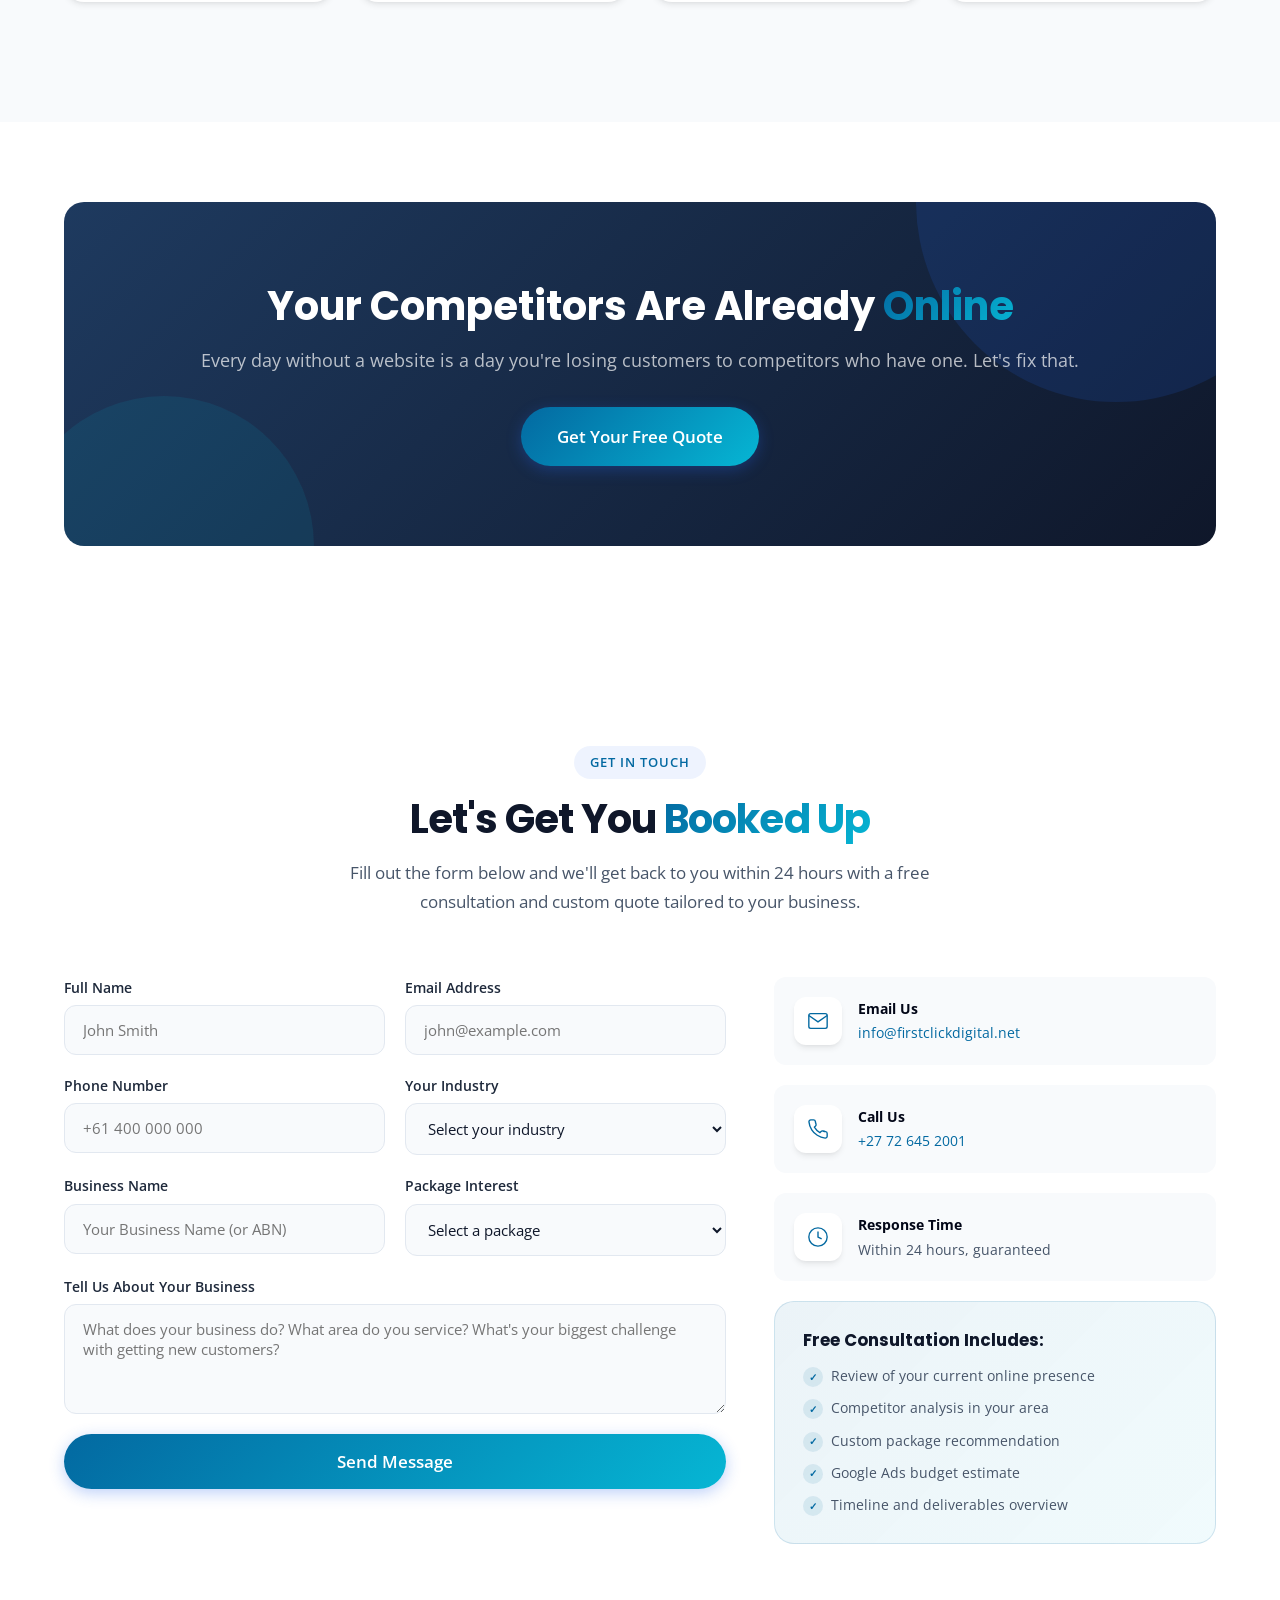
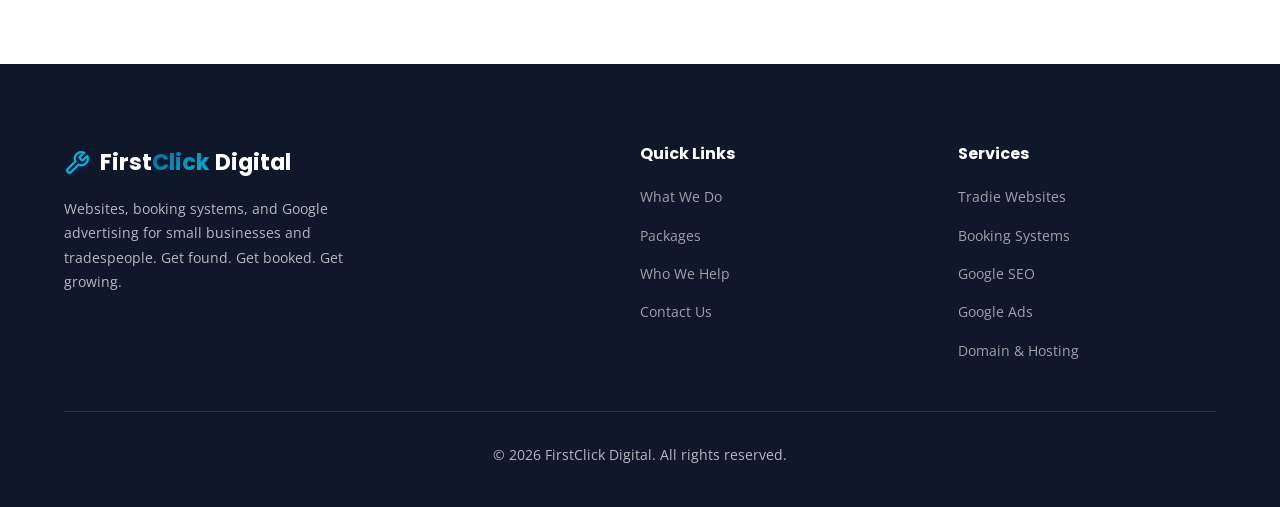
==== commit 0256ea82: "Remove Australia-specific references for global audience Updated meta tags, hero badge, domain refer" ====
--- a/index.html
+++ b/index.html
@@ -3,9 +3,9 @@
 <head>
     <meta charset="UTF-8">
     <meta name="viewport" content="width=device-width, initial-scale=1.0">
-    <meta name="description" content="FirstClick Digital - Websites, booking systems & Google advertising for Australian small businesses and tradies. Get found online. Get booked. Get paid.">
-    <meta name="keywords" content="small business website Australia, tradie website, booking system, Google Ads, SEO, plumber website, electrician website, online presence, business website">
-    <title>FirstClick Digital | Websites & Booking Systems for Australian Businesses</title>
+    <meta name="description" content="FirstClick Digital - Websites, booking systems & Google advertising for small businesses and tradespeople. Get found online. Get booked. Get paid.">
+    <meta name="keywords" content="small business website, tradie website, booking system, Google Ads, SEO, plumber website, electrician website, online presence, business website">
+    <title>FirstClick Digital | Websites & Booking Systems for Small Businesses</title>
     <link rel="preconnect" href="https://fonts.googleapis.com">
     <link rel="preconnect" href="https://fonts.gstatic.com" crossorigin>
     <link href="https://fonts.googleapis.com/css2?family=Open+Sans:wght@300;400;500;600;700&family=Poppins:wght@400;500;600;700;800&display=swap" rel="stylesheet">
@@ -43,7 +43,7 @@
 
         <div class="container hero-container">
             <div class="hero-content">
-                <div class="hero-badge">Built for Australian businesses</div>
+                <div class="hero-badge">Built for growing businesses</div>
                 <h1>Get Found. Get Booked.<br>Get <span class="accent">Growing</span></h1>
                 <p class="hero-subtitle">
                     From tradies to salons, cafes to consultants &mdash; we build websites, booking systems, and Google ad campaigns for small businesses ready to get online. You run the business, we bring the customers.
@@ -348,7 +348,7 @@
                                 <div class="ps-card">
                                     <div class="ps-card-label">Get In Touch</div>
                                     <div class="ps-contact-row"><svg viewBox="0 0 24 24" fill="none" stroke="#0369A1" stroke-width="1.5" width="14" height="14"><path d="M22 16.92v3a2 2 0 0 1-2.18 2 19.79 19.79 0 0 1-8.63-3.07 19.5 19.5 0 0 1-6-6 19.79 19.79 0 0 1-3.07-8.67A2 2 0 0 1 4.11 2h3a2 2 0 0 1 2 1.72c.13.81.36 1.6.7 2.35a2 2 0 0 1-.45 2.11L8.09 9.91a16 16 0 0 0 6 6l1.27-1.27a2 2 0 0 1 2.11-.45c.75.34 1.54.57 2.35.7A2 2 0 0 1 22 16.92z"/></svg><span>0400 123 456</span></div>
-                                    <div class="ps-contact-row"><svg viewBox="0 0 24 24" fill="none" stroke="#0369A1" stroke-width="1.5" width="14" height="14"><path d="M4 4h16c1.1 0 2 .9 2 2v12c0 1.1-.9 2-2 2H4c-1.1 0-2-.9-2-2V6c0-1.1.9-2 2-2z"/><polyline points="22,6 12,13 2,6"/></svg><span>mike@mikesplumbing.com.au</span></div>
+                                    <div class="ps-contact-row"><svg viewBox="0 0 24 24" fill="none" stroke="#0369A1" stroke-width="1.5" width="14" height="14"><path d="M4 4h16c1.1 0 2 .9 2 2v12c0 1.1-.9 2-2 2H4c-1.1 0-2-.9-2-2V6c0-1.1.9-2 2-2z"/><polyline points="22,6 12,13 2,6"/></svg><span>mike@mikesplumbing.com</span></div>
                                     <div class="ps-contact-row"><svg viewBox="0 0 24 24" fill="none" stroke="#0369A1" stroke-width="1.5" width="14" height="14"><circle cx="12" cy="12" r="10"/><polyline points="12 6 12 12 16 14"/></svg><span>Mon-Sat 7am - 6pm</span></div>
                                 </div>
                                 <div class="ps-footer-cta">
@@ -413,7 +413,7 @@
                         <svg viewBox="0 0 24 24" fill="none" stroke="currentColor" stroke-width="1.5" stroke-linecap="round" stroke-linejoin="round"><circle cx="12" cy="12" r="10"/><line x1="2" y1="12" x2="22" y2="12"/><path d="M12 2a15.3 15.3 0 0 1 4 10 15.3 15.3 0 0 1-4 10 15.3 15.3 0 0 1-4-10 15.3 15.3 0 0 1 4-10z"/></svg>
                     </div>
                     <h3>Domain, Hosting & Email</h3>
-                    <p>We register your .com.au domain, set up reliable hosting, and get you a professional email address like hello@yourbusiness.com.au &mdash; plus branded email signature templates.</p>
+                    <p>We register your domain, set up reliable hosting, and get you a professional email address like hello@yourbusiness.com &mdash; plus branded email signature templates.</p>
                 </div>
                 <div class="service-card" data-aos="fade-up" data-aos-delay="500">
                     <div class="service-icon">
@@ -561,7 +561,7 @@
                         <ul class="package-features">
                             <li><span class="check">&#10003;</span> Professional single-page website</li>
                             <li><span class="check">&#10003;</span> Mobile-responsive design</li>
-                            <li><span class="check">&#10003;</span> .com.au domain registration</li>
+                            <li><span class="check">&#10003;</span> Custom domain registration</li>
                             <li><span class="check">&#10003;</span> Website hosting (12 months)</li>
                             <li><span class="check">&#10003;</span> SSL security certificate</li>
                             <li><span class="check">&#10003;</span> Google SEO setup</li>
@@ -589,7 +589,7 @@
                         <ul class="package-features">
                             <li><span class="check">&#10003;</span> Multi-page website (up to 7 pages)</li>
                             <li><span class="check">&#10003;</span> Service area pages (suburb-level SEO)</li>
-                            <li><span class="check">&#10003;</span> .com.au domain registration</li>
+                            <li><span class="check">&#10003;</span> Custom domain registration</li>
                             <li><span class="check">&#10003;</span> Website hosting (12 months)</li>
                             <li><span class="check">&#10003;</span> SSL security certificate</li>
                             <li><span class="check">&#10003;</span> Advanced Google SEO optimisation</li>
@@ -619,7 +619,7 @@
                         <ul class="package-features">
                             <li><span class="check">&#10003;</span> Fully custom website (unlimited pages)</li>
                             <li><span class="check">&#10003;</span> Service area pages for every target suburb</li>
-                            <li><span class="check">&#10003;</span> Premium .com.au domain registration</li>
+                            <li><span class="check">&#10003;</span> Premium Custom domain registration</li>
                             <li><span class="check">&#10003;</span> Premium hosting (12 months)</li>
                             <li><span class="check">&#10003;</span> SSL certificate + security monitoring</li>
                             <li><span class="check">&#10003;</span> Full Google SEO strategy + ongoing optimisation</li>
@@ -811,7 +811,7 @@
                         <span class="logo-icon"><svg viewBox="0 0 24 24" fill="none" stroke="currentColor" stroke-width="2" stroke-linecap="round" stroke-linejoin="round" width="24" height="24"><path d="M14.7 6.3a1 1 0 0 0 0 1.4l1.6 1.6a1 1 0 0 0 1.4 0l3.77-3.77a6 6 0 0 1-7.94 7.94l-6.91 6.91a2.12 2.12 0 0 1-3-3l6.91-6.91a6 6 0 0 1 7.94-7.94l-3.76 3.76z"/></svg></span>
                         <span class="logo-text">First<span class="accent">Click</span> Digital</span>
                     </a>
-                    <p>Websites, booking systems, and Google advertising for Australian small businesses and tradies. Get found. Get booked. Get growing.</p>
+                    <p>Websites, booking systems, and Google advertising for small businesses and tradespeople. Get found. Get booked. Get growing.</p>
                 </div>
                 <div class="footer-links">
                     <h4>Quick Links</h4>
--- a/styles.css
+++ b/styles.css
@@ -2000,44 +2000,73 @@
     .hero-container {
         grid-template-columns: 1fr;
         text-align: center;
-        padding-top: 40px;
-    }
-
-    .hero h1 {
-        font-size: 2.2rem;
-    }
-
-    .hero-subtitle {
-        margin-left: auto;
-        margin-right: auto;
-    }
-
-    .hero-cta {
+        padding-top: 20px;
+        gap: 24px;
+    }
+
+    .hero h1 { font-size: 2rem; }
+    .hero-subtitle { margin-left: auto; margin-right: auto; font-size: 0.95rem; }
+    .hero-cta { justify-content: center; flex-wrap: wrap; }
+    .hero-stats { justify-content: center; gap: 24px; }
+
+    .hero-visual {
         justify-content: center;
-        flex-wrap: wrap;
-    }
-
-    .hero-stats {
-        justify-content: center;
-    }
-
-    .hero-container {
-        grid-template-columns: 1fr;
-        text-align: center;
-        padding-top: 40px;
-    }
-
-    .hero h1 { font-size: 2.2rem; }
-    .hero-subtitle { margin-left: auto; margin-right: auto; }
-    .hero-cta { justify-content: center; flex-wrap: wrap; }
-    .hero-stats { justify-content: center; }
-    .hero-visual { margin-top: 20px; }
-    .phone-side { display: none; }
-    .phone-center { width: 220px; }
-
-    .scroll-indicator {
-        display: none;
-    }
+        margin-top: 10px;
+    }
+
+    /* Show all 3 phones on mobile but smaller */
+    .phone-trio { gap: 0; }
+
+    .phone-center {
+        width: 180px;
+    }
+
+    .phone-center .phone-screen,
+    .phone-center .interactive-scroll { height: 340px; }
+
+    .phone-side {
+        width: 140px;
+        opacity: 0.8;
+    }
+
+    .phone-side .phone-screen,
+    .phone-side .auto-scroll-content { height: 320px; }
+
+    .phone-left {
+        margin-right: -14px;
+        transform: perspective(600px) rotateY(18deg) scale(0.82);
+        animation: floatLeftMobile 6s ease-in-out infinite;
+    }
+
+    .phone-right {
+        margin-left: -14px;
+        transform: perspective(600px) rotateY(-18deg) scale(0.82);
+        animation: floatRightMobile 6s ease-in-out infinite;
+    }
+
+    @keyframes floatLeftMobile {
+        0%, 100% { transform: perspective(600px) rotateY(18deg) scale(0.82) translateY(0); }
+        50% { transform: perspective(600px) rotateY(18deg) scale(0.82) translateY(-5px); }
+    }
+
+    @keyframes floatRightMobile {
+        0%, 100% { transform: perspective(600px) rotateY(-18deg) scale(0.82) translateY(0); }
+        50% { transform: perspective(600px) rotateY(-18deg) scale(0.82) translateY(-5px); }
+    }
+
+    .phone-mockup { border-radius: 32px; }
+    .phone-inner { border-radius: 30px; }
+    .phone-screen { border-radius: 30px; }
+    .phone-notch { width: 56px; height: 16px; top: 6px; }
+    .phone-notch::before { width: 5px; height: 5px; right: 8px; }
+    .phone-status { padding: 8px 14px 0; height: 28px; font-size: 0.4rem; }
+    .phone-home { width: 30%; height: 3px; margin: 4px auto 6px; }
+
+    .scroll-indicator { display: none; }
+    .scroll-hint { font-size: 0.45rem; }
+
+    /* Navbar mobile adjustments */
+    .navbar { top: 8px; left: 10px; right: 10px; padding: 10px 6px; border-radius: 12px; }
 
     .services-grid,
     .packages-grid,
@@ -2075,15 +2104,22 @@
 }
 
 @media (max-width: 480px) {
-    .hero h1 {
-        font-size: 1.8rem;
-    }
+    .hero h1 { font-size: 1.6rem; }
+    .hero-badge { font-size: 0.7rem; }
 
     .hero-stats {
-        flex-direction: column;
-        gap: 20px;
-        align-items: center;
-    }
+        flex-direction: row;
+        gap: 16px;
+    }
+
+    .stat-number { font-size: 1.5rem; }
+    .stat-label { font-size: 0.65rem; }
+
+    /* Hide side phones on very small screens */
+    .phone-side { display: none; }
+    .phone-center { width: 200px; }
+    .phone-center .phone-screen,
+    .phone-center .interactive-scroll { height: 380px; }
 
     .section-header h2,
     .why-us-content h2,
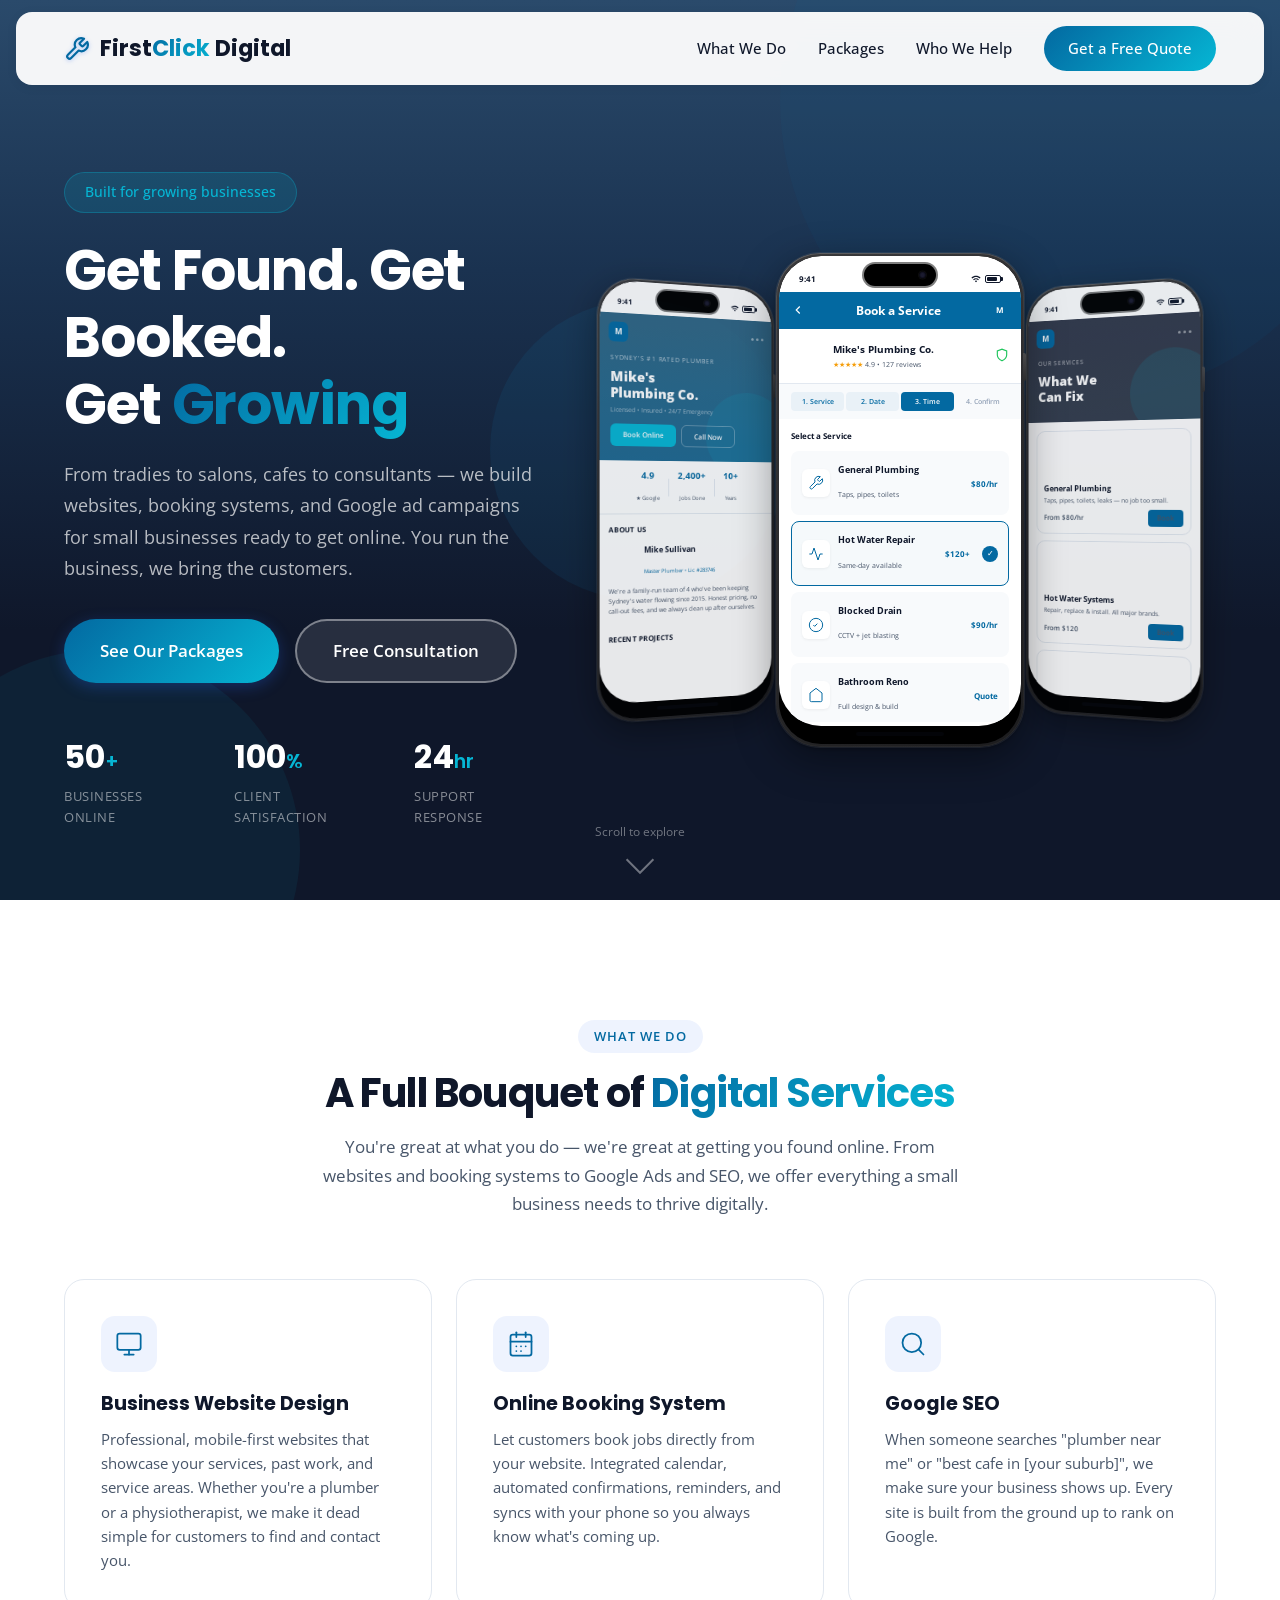
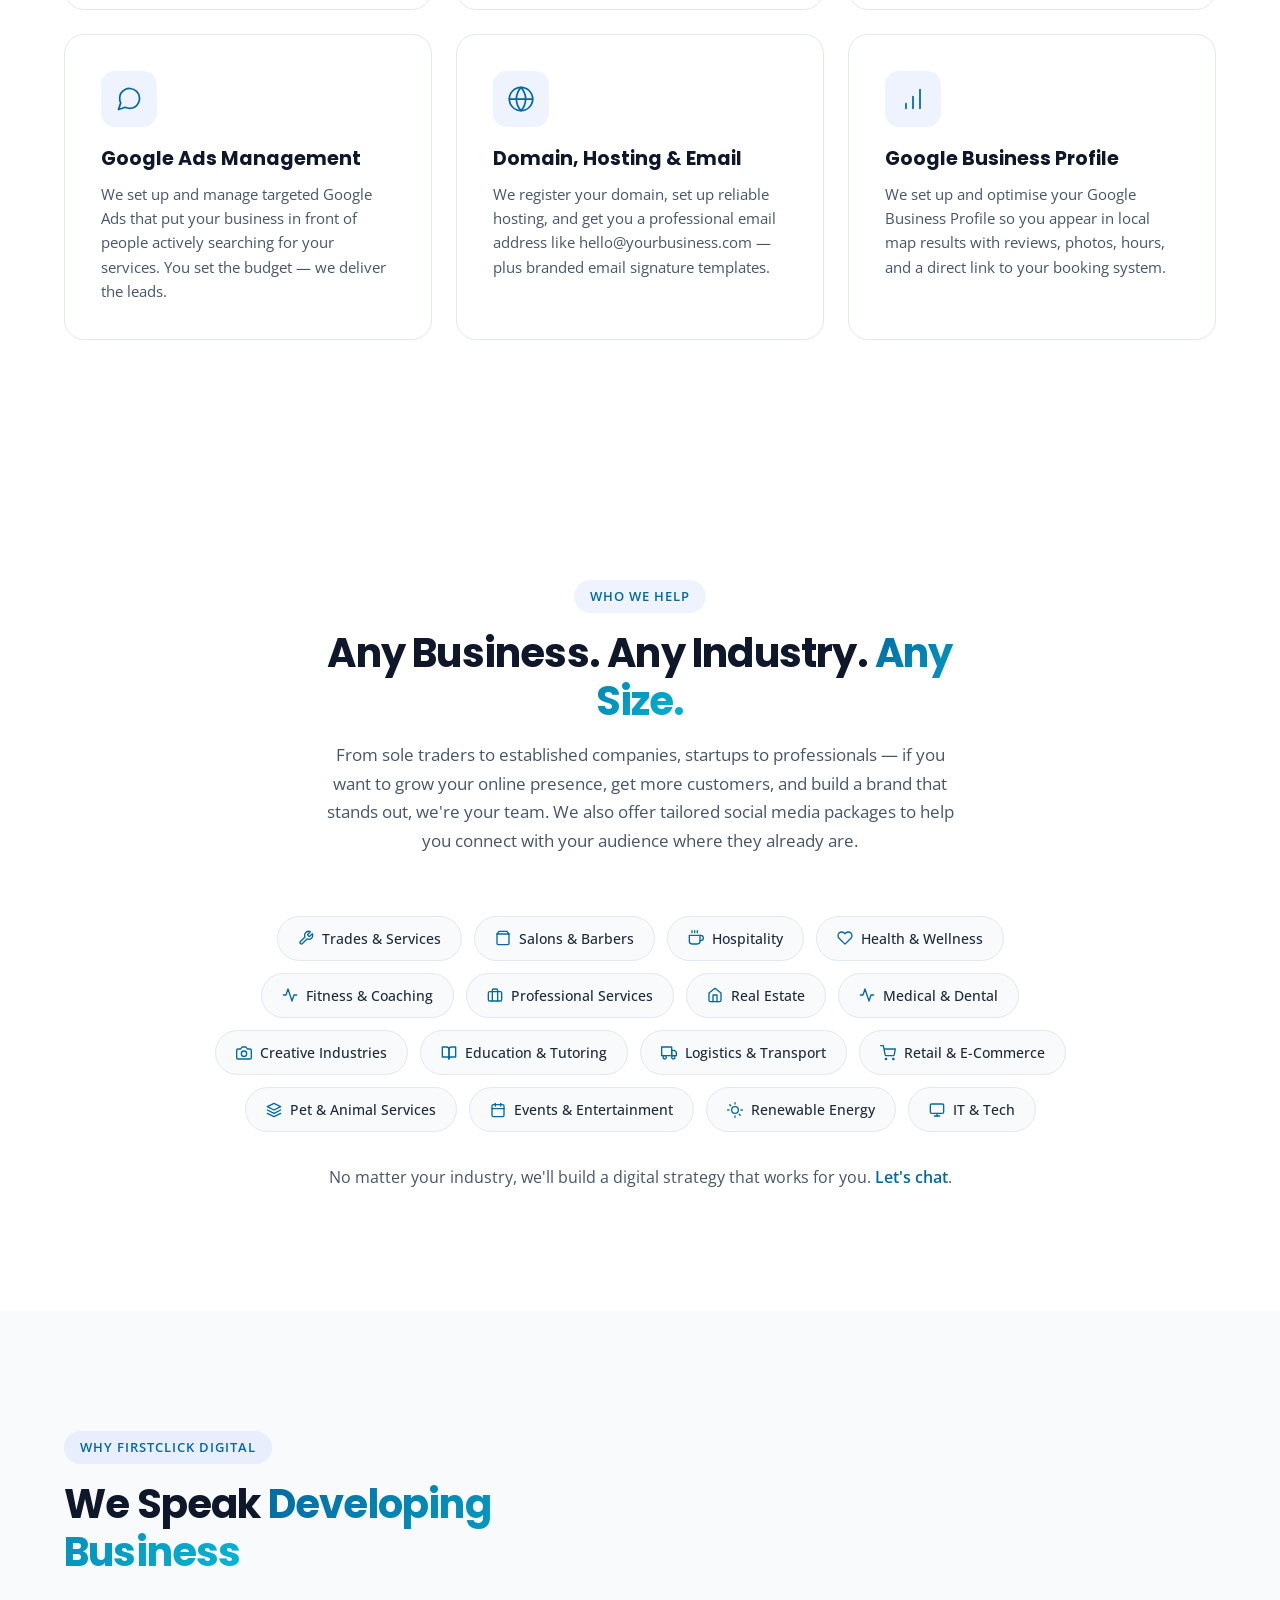
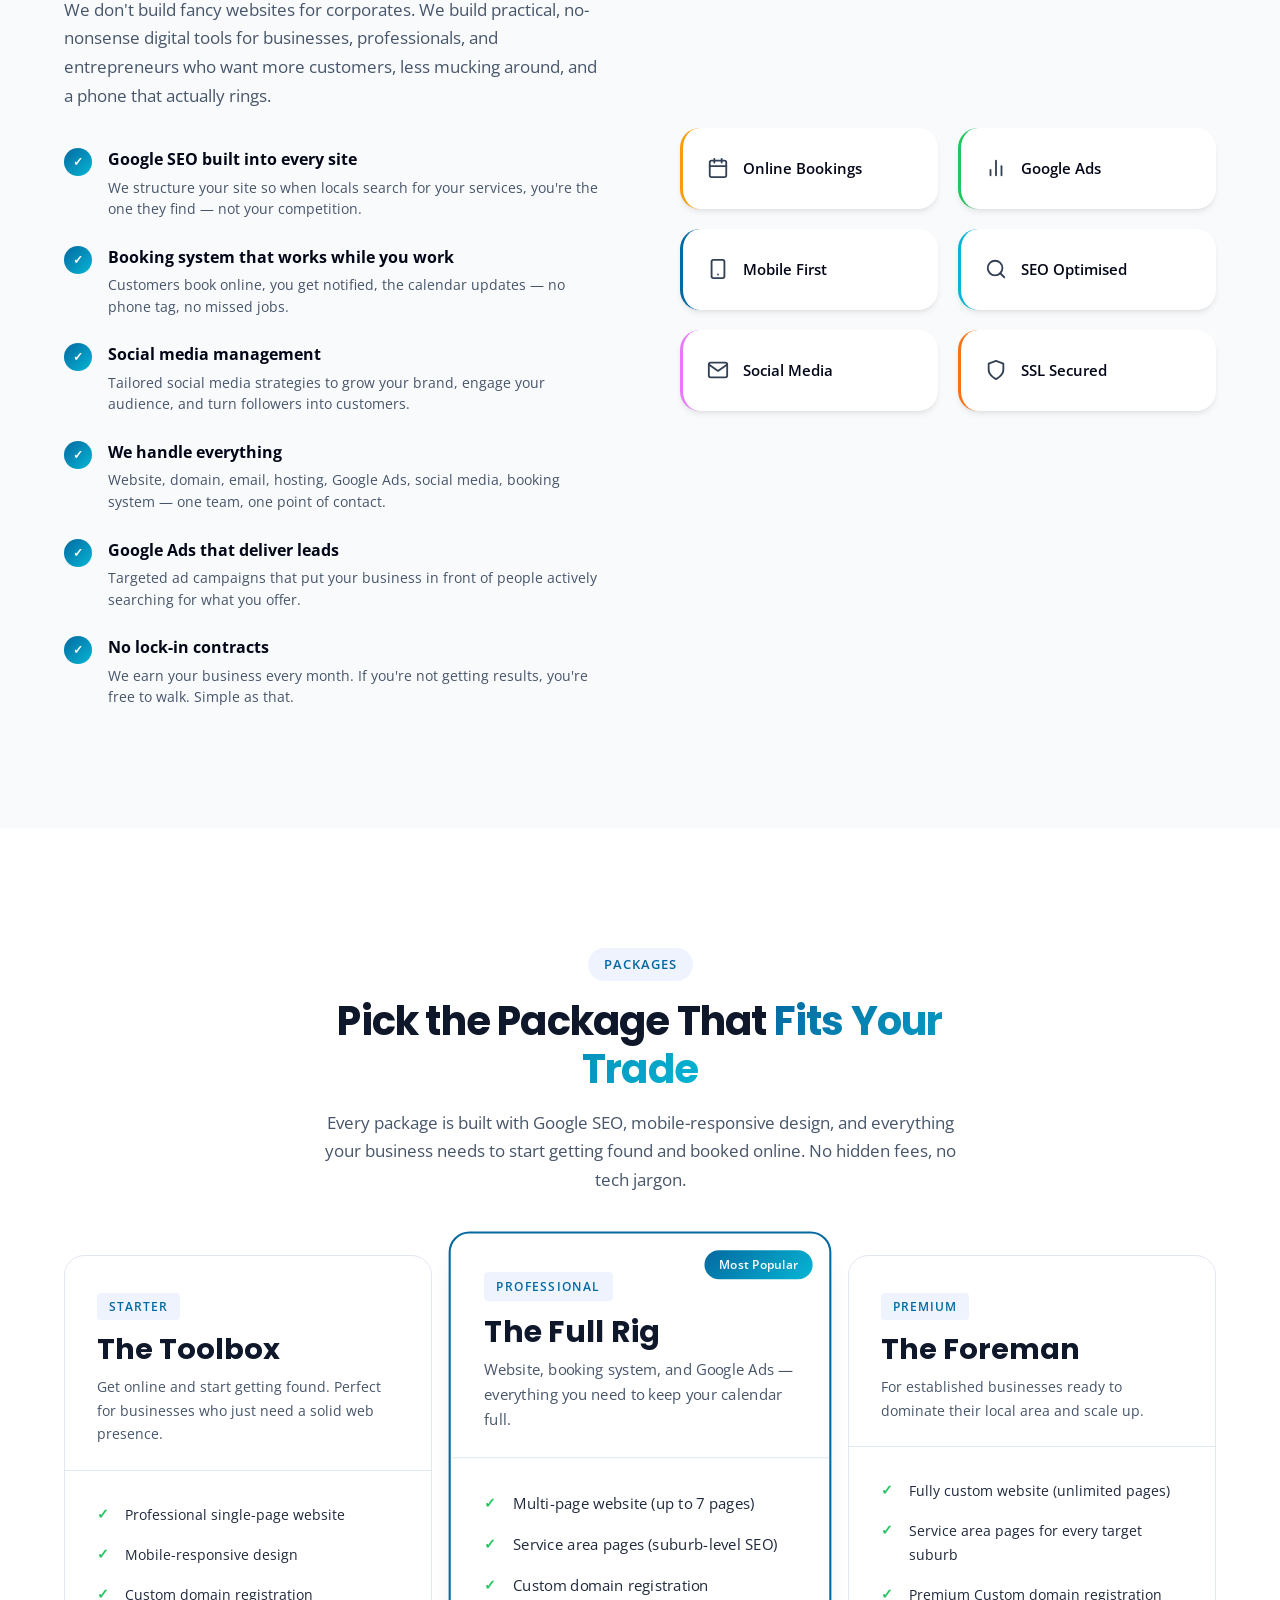
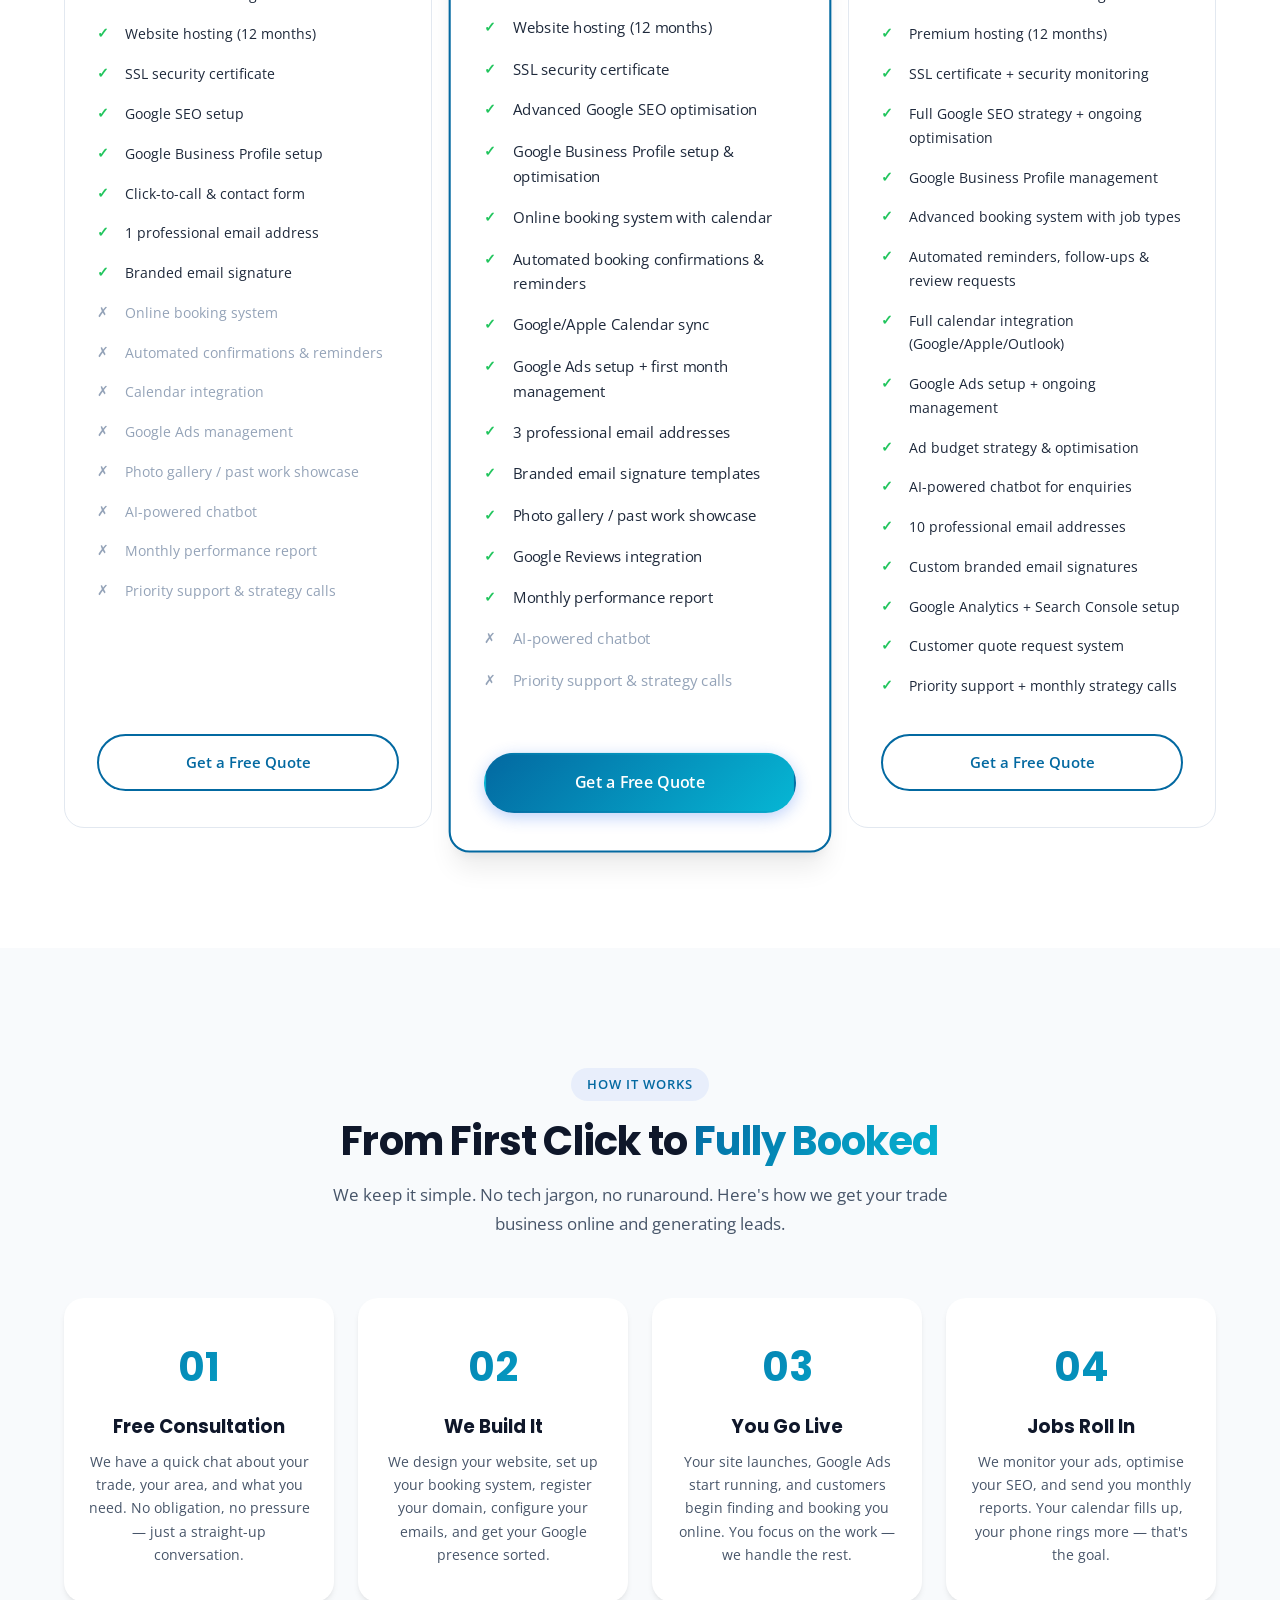
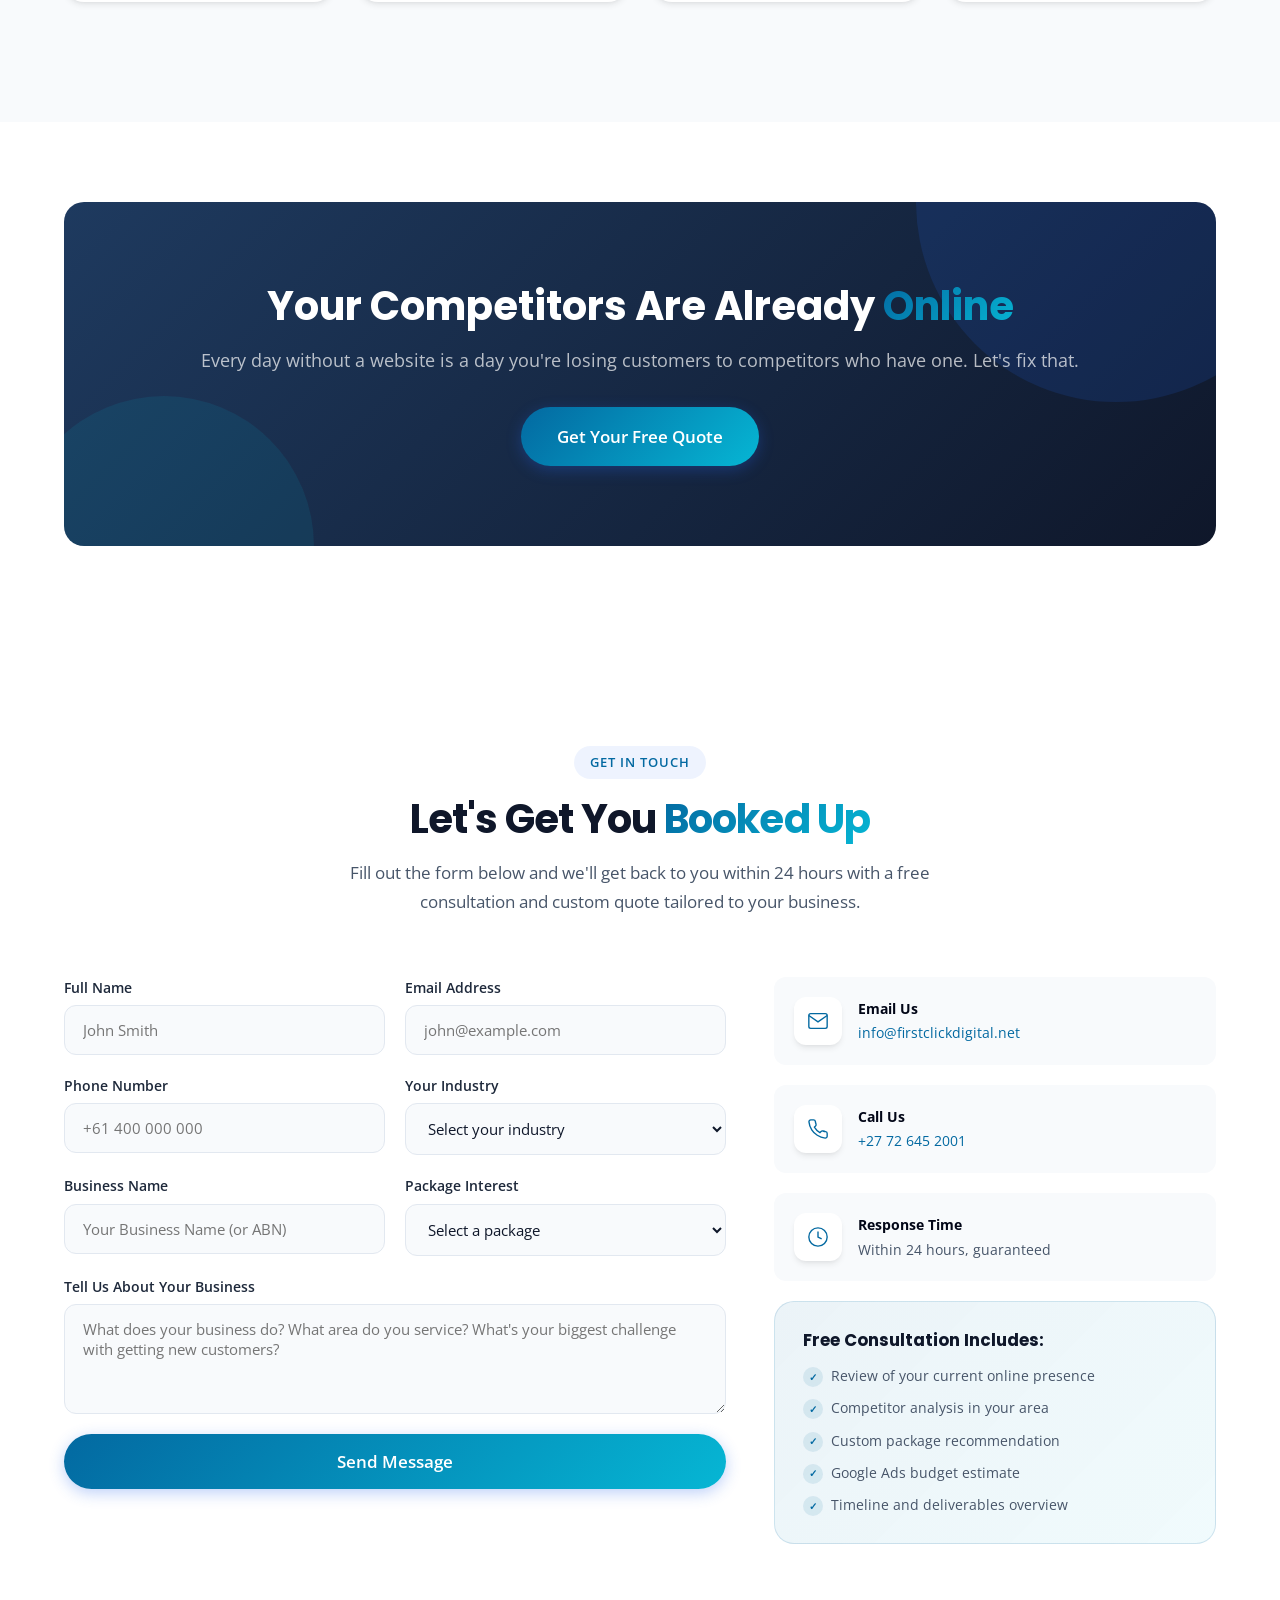
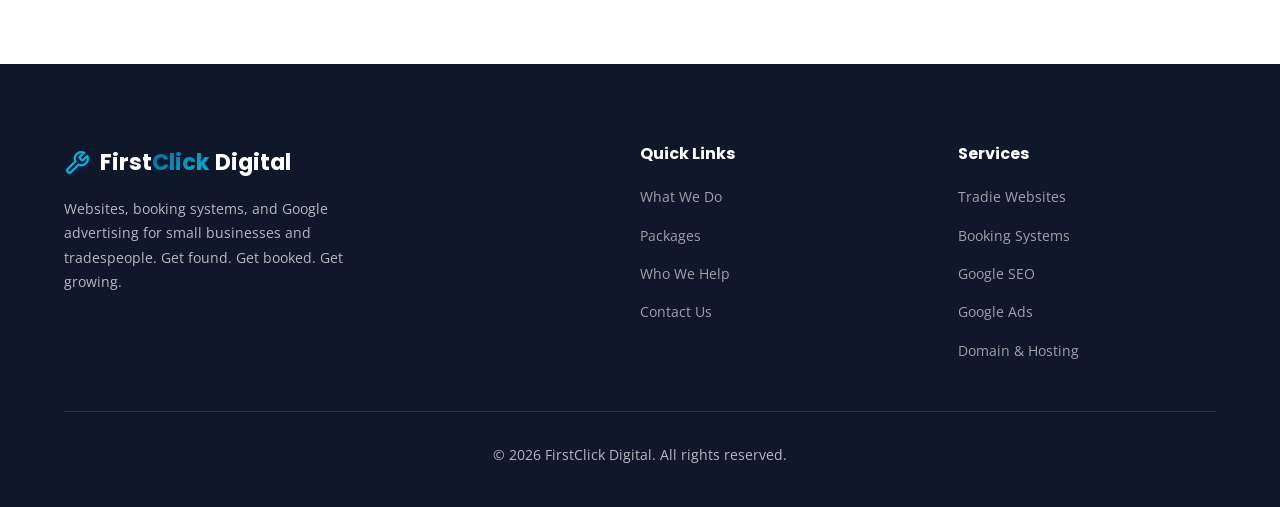
==== commit 903cff11: "Align package cards to equal height with matching rows All three packages now have 18 feature rows. " ====
--- a/index.html
+++ b/index.html
@@ -570,8 +570,13 @@
                             <li><span class="check">&#10003;</span> 1 professional email address</li>
                             <li><span class="check">&#10003;</span> Branded email signature</li>
                             <li class="disabled"><span class="cross">&#10007;</span> Online booking system</li>
+                            <li class="disabled"><span class="cross">&#10007;</span> Automated confirmations & reminders</li>
+                            <li class="disabled"><span class="cross">&#10007;</span> Calendar integration</li>
                             <li class="disabled"><span class="cross">&#10007;</span> Google Ads management</li>
-                            <li class="disabled"><span class="cross">&#10007;</span> Calendar integration</li>
+                            <li class="disabled"><span class="cross">&#10007;</span> Photo gallery / past work showcase</li>
+                            <li class="disabled"><span class="cross">&#10007;</span> AI-powered chatbot</li>
+                            <li class="disabled"><span class="cross">&#10007;</span> Monthly performance report</li>
+                            <li class="disabled"><span class="cross">&#10007;</span> Priority support & strategy calls</li>
                         </ul>
                         <a href="#contact" class="btn btn-package">Get a Free Quote</a>
                     </div>
@@ -603,6 +608,8 @@
                             <li><span class="check">&#10003;</span> Photo gallery / past work showcase</li>
                             <li><span class="check">&#10003;</span> Google Reviews integration</li>
                             <li><span class="check">&#10003;</span> Monthly performance report</li>
+                            <li class="disabled"><span class="cross">&#10007;</span> AI-powered chatbot</li>
+                            <li class="disabled"><span class="cross">&#10007;</span> Priority support & strategy calls</li>
                         </ul>
                         <a href="#contact" class="btn btn-primary btn-package">Get a Free Quote</a>
                     </div>
--- a/styles.css
+++ b/styles.css
@@ -1352,7 +1352,22 @@
     display: grid;
     grid-template-columns: repeat(3, 1fr);
     gap: 24px;
-    align-items: start;
+    align-items: stretch;
+}
+
+.package-card {
+    display: flex;
+    flex-direction: column;
+}
+
+.package-body {
+    flex: 1;
+    display: flex;
+    flex-direction: column;
+}
+
+.package-features {
+    flex: 1;
 }
 
 .package-card {
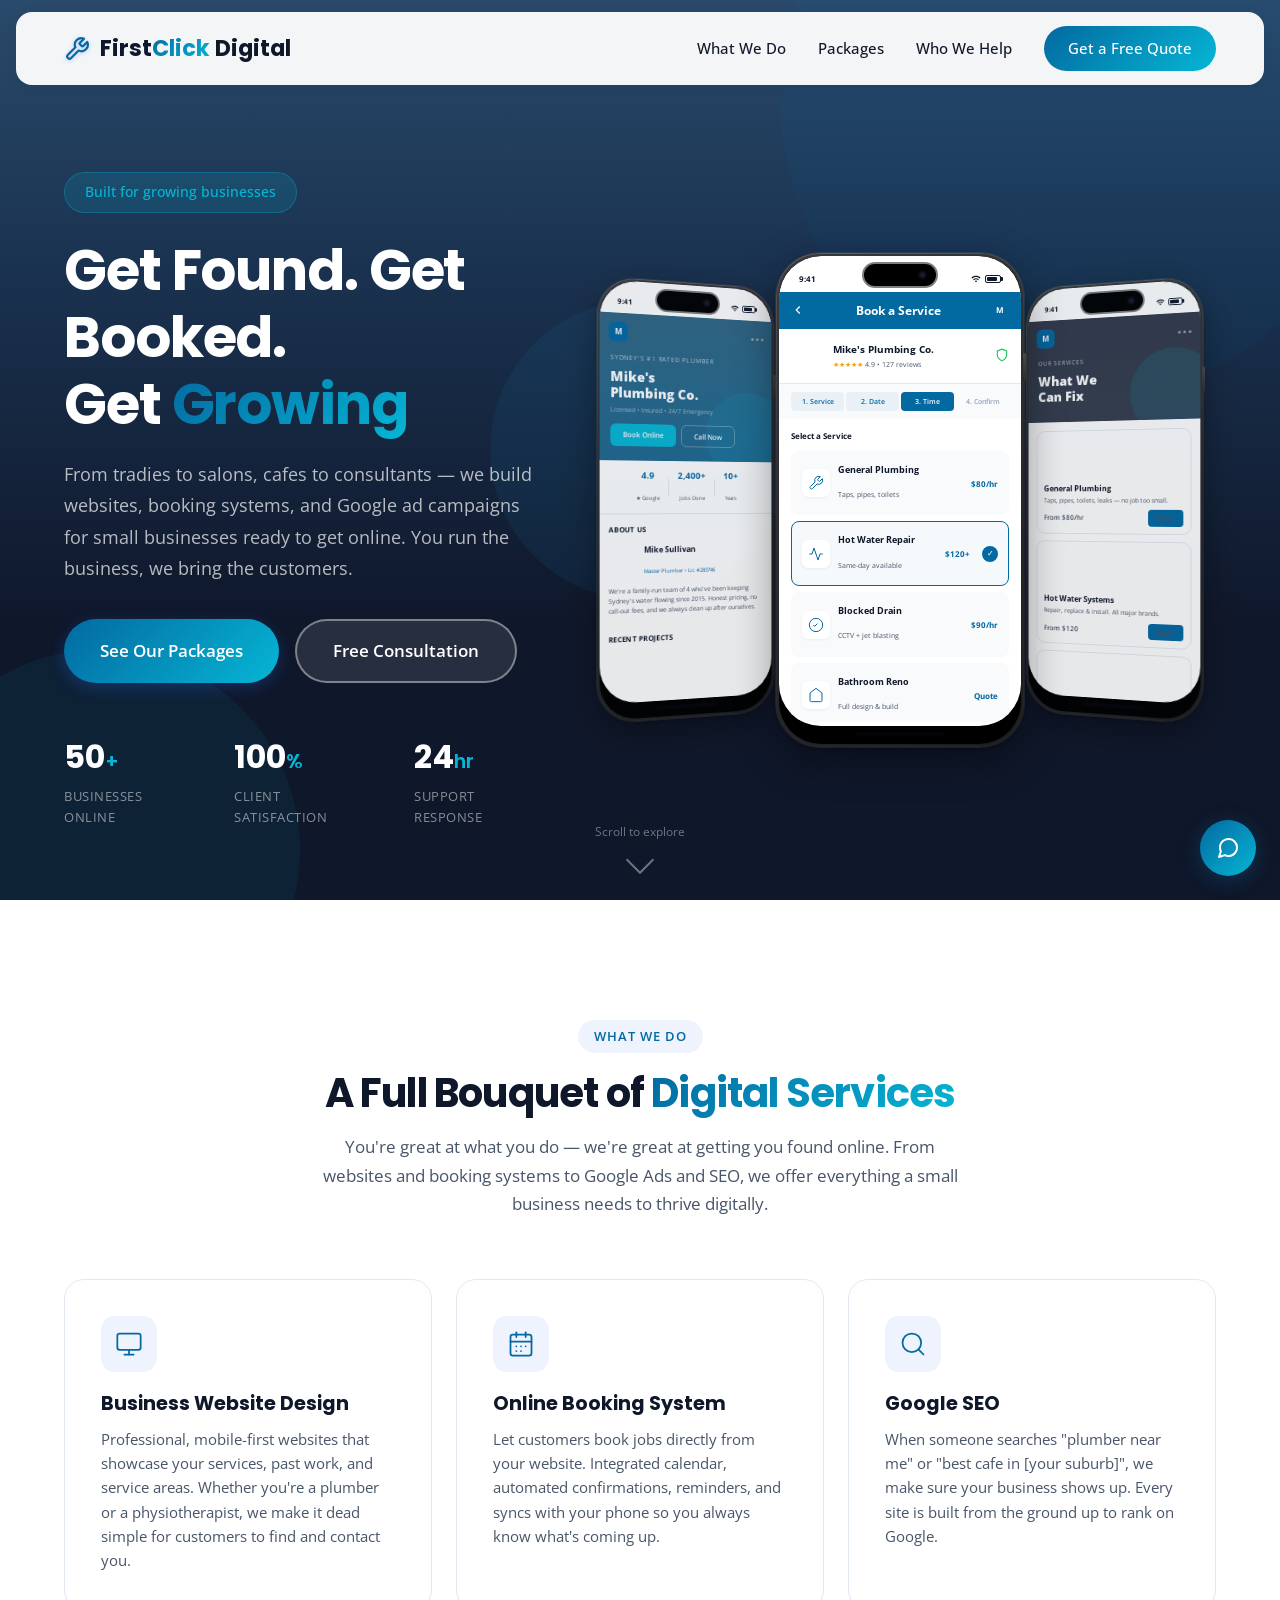
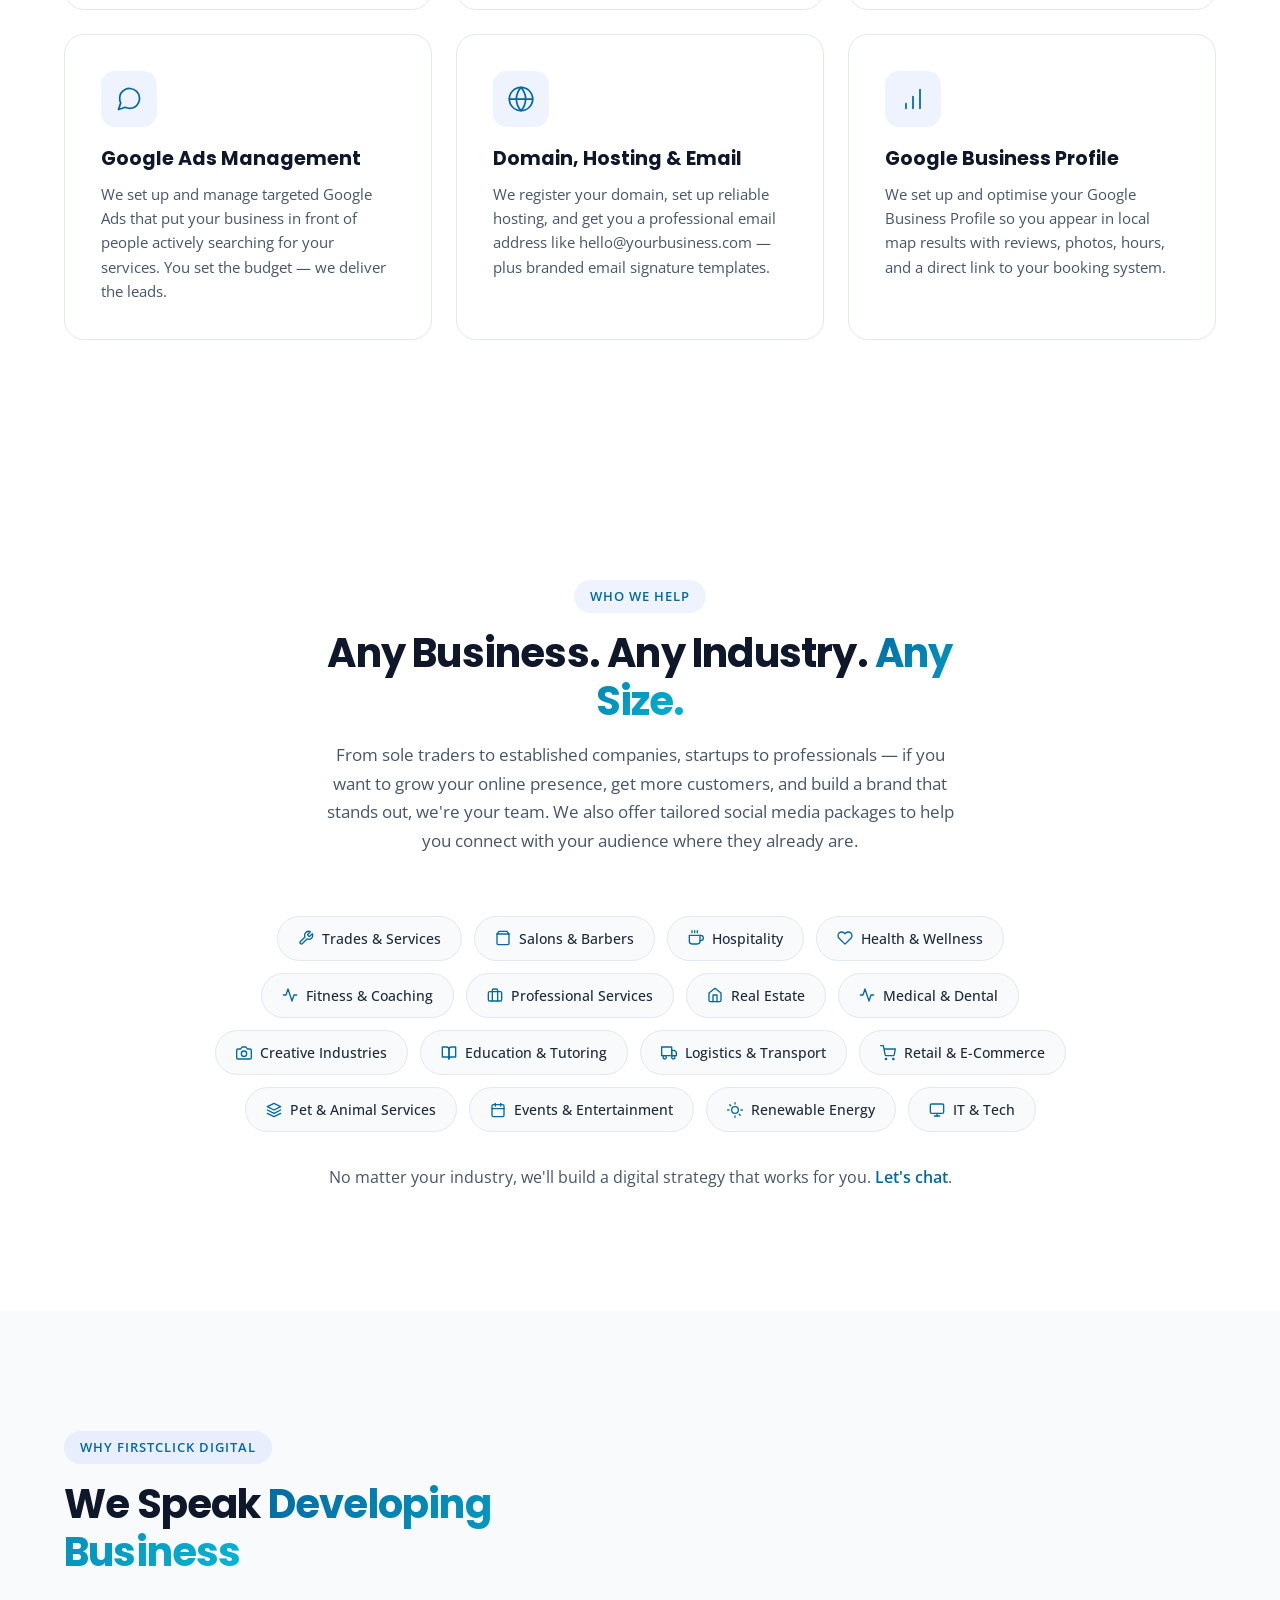
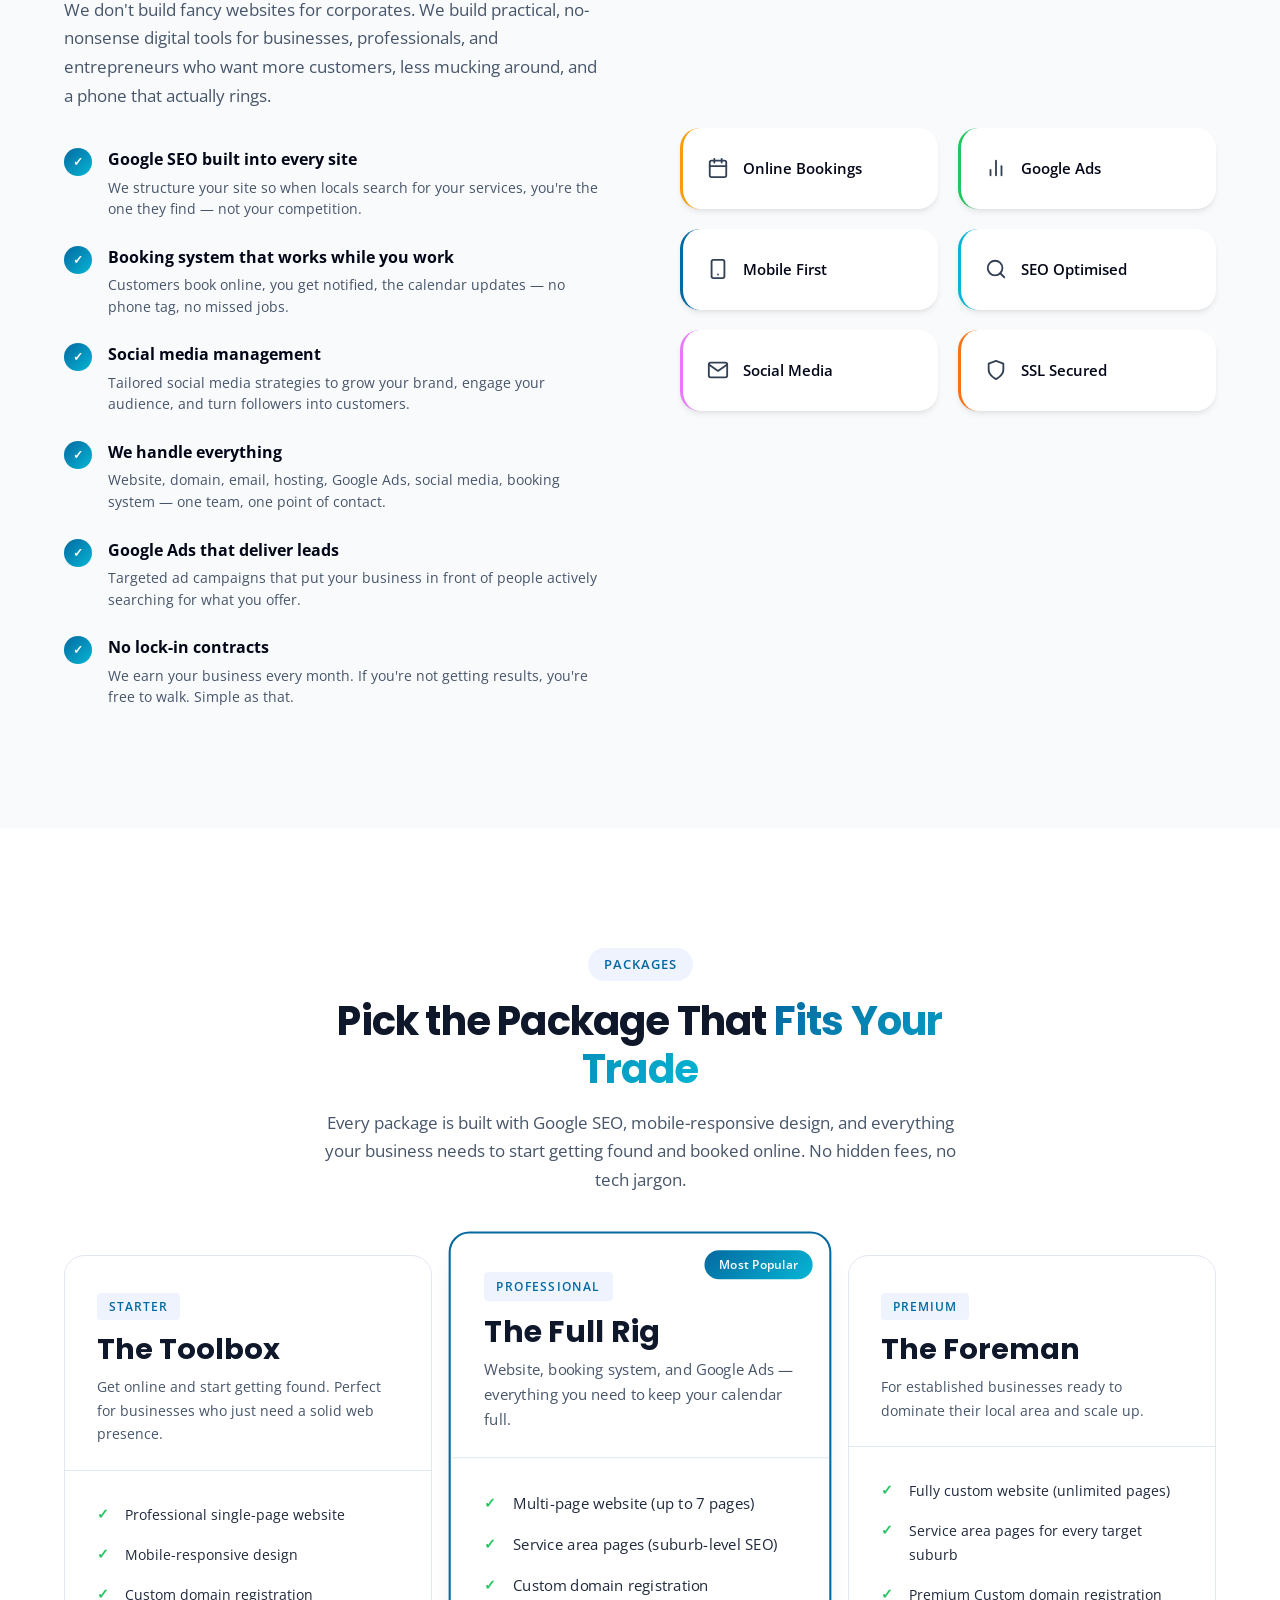
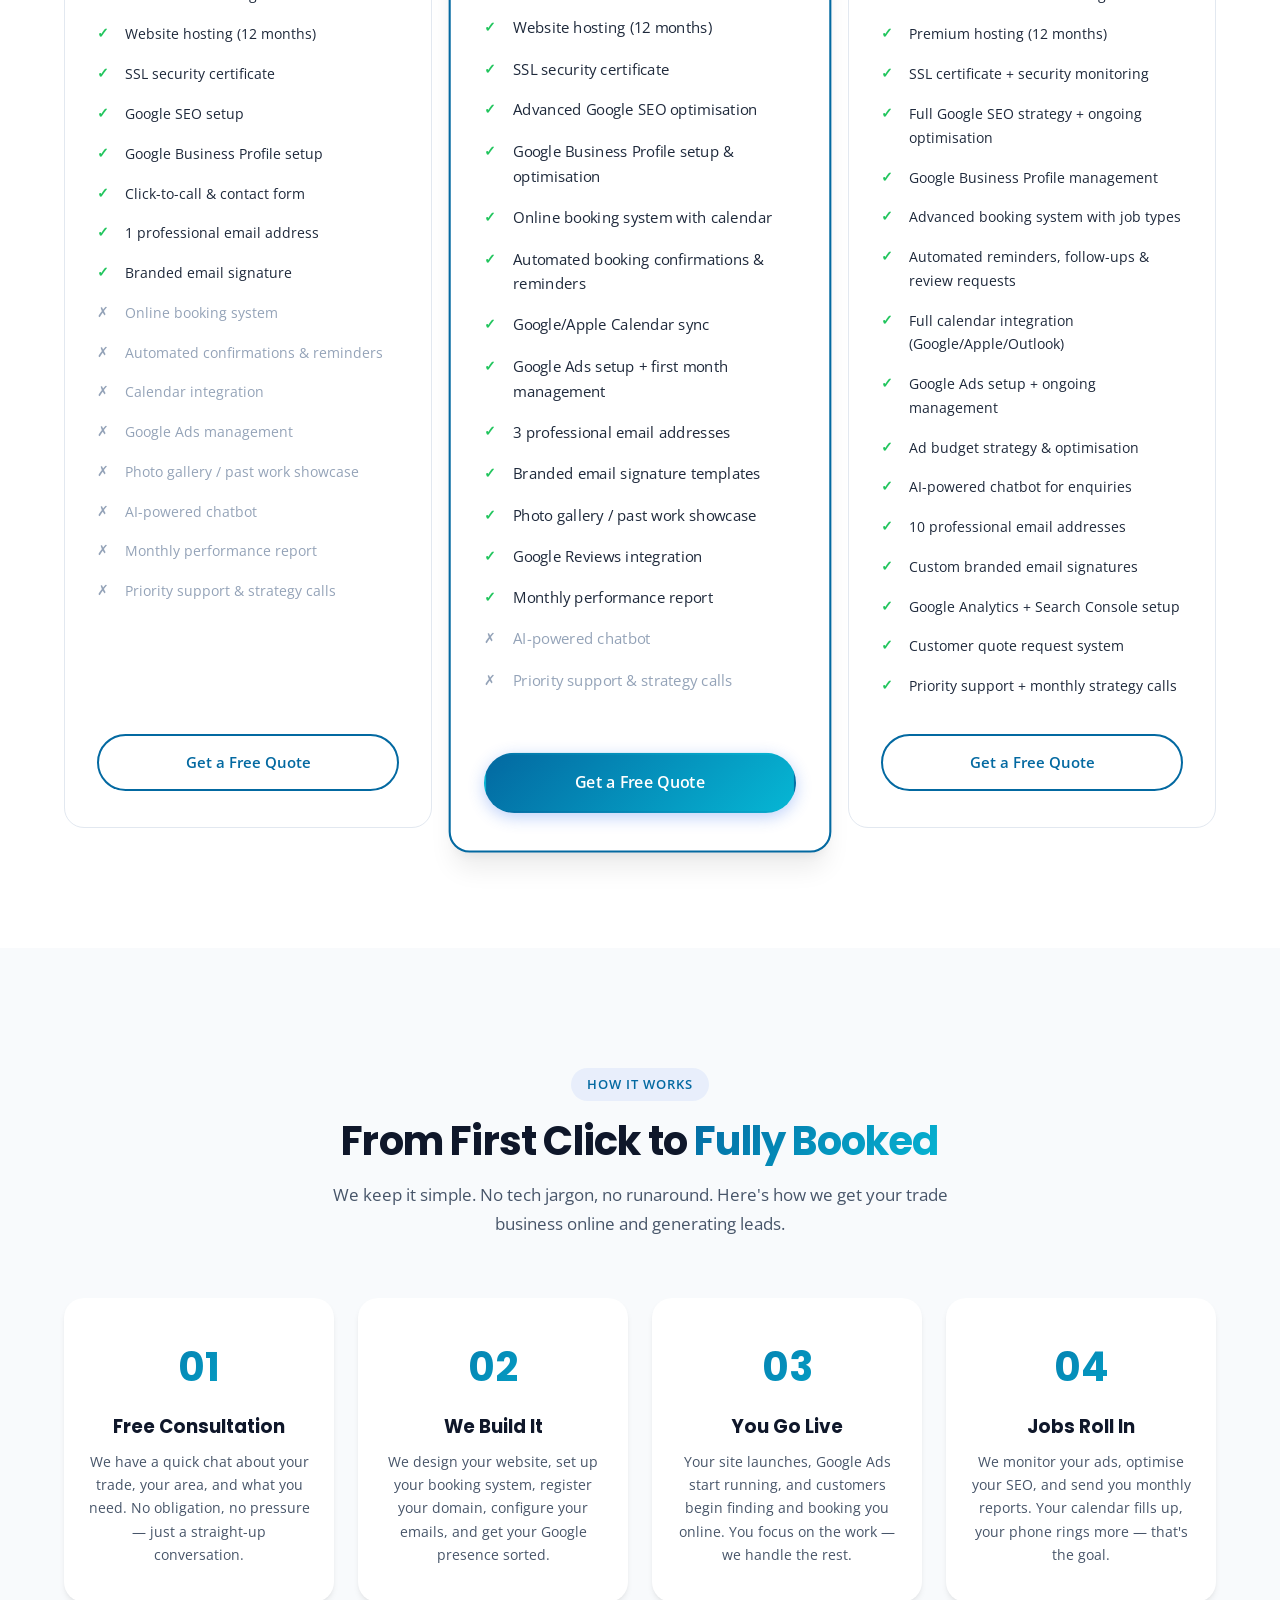
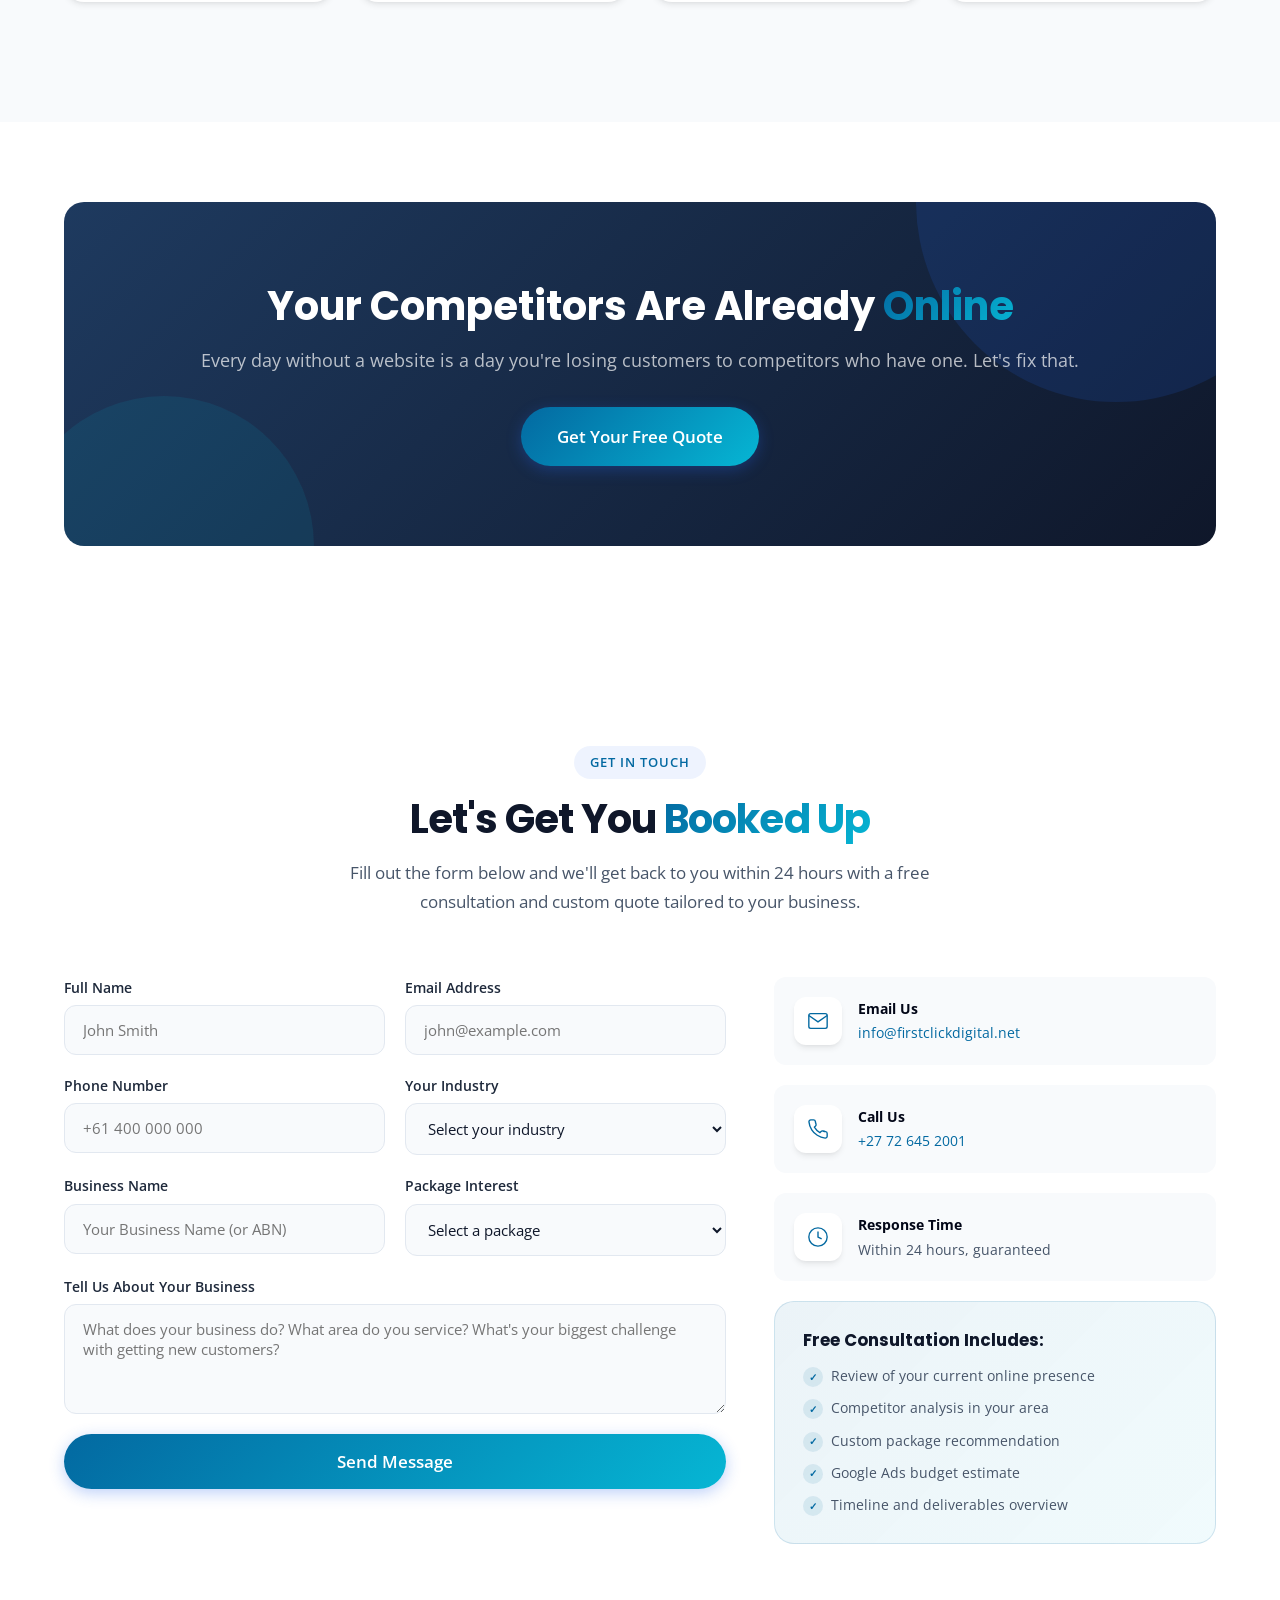
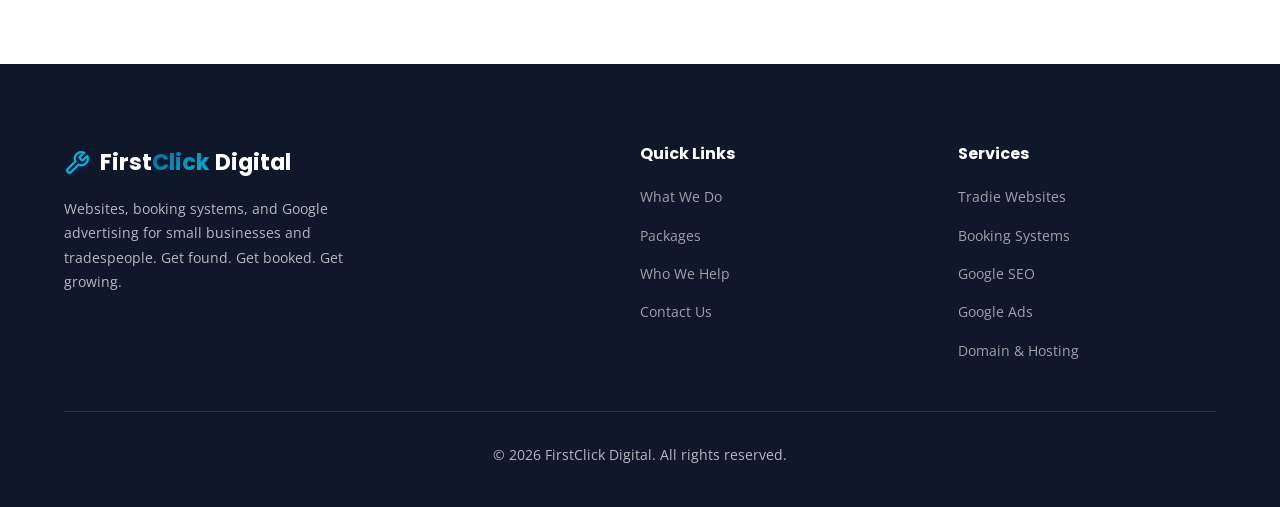
==== commit 33fa18ef: "Add AI chat assistant powered by Google Gemini Flash Floating chat widget with typing indicator, con" ====
--- a/index.html
+++ b/index.html
@@ -846,6 +846,36 @@
         </div>
     </footer>
 
+    <!-- Chat Widget -->
+    <button class="chat-toggle" id="chatToggle" aria-label="Open chat assistant">
+        <svg class="chat-icon-open" viewBox="0 0 24 24" fill="none" stroke="currentColor" stroke-width="2" stroke-linecap="round" stroke-linejoin="round" width="24" height="24"><path d="M21 11.5a8.38 8.38 0 0 1-.9 3.8 8.5 8.5 0 0 1-7.6 4.7 8.38 8.38 0 0 1-3.8-.9L3 21l1.9-5.7a8.38 8.38 0 0 1-.9-3.8 8.5 8.5 0 0 1 4.7-7.6 8.38 8.38 0 0 1 3.8-.9h.5a8.48 8.48 0 0 1 8 8v.5z"/></svg>
+        <svg class="chat-icon-close" viewBox="0 0 24 24" fill="none" stroke="currentColor" stroke-width="2" stroke-linecap="round" stroke-linejoin="round" width="24" height="24"><line x1="18" y1="6" x2="6" y2="18"/><line x1="6" y1="6" x2="18" y2="18"/></svg>
+    </button>
+    <div class="chat-widget" id="chatWidget">
+        <div class="chat-header">
+            <div class="chat-header-info">
+                <div class="chat-avatar">
+                    <svg viewBox="0 0 24 24" fill="none" stroke="currentColor" stroke-width="2" width="18" height="18"><path d="M14.7 6.3a1 1 0 0 0 0 1.4l1.6 1.6a1 1 0 0 0 1.4 0l3.77-3.77a6 6 0 0 1-7.94 7.94l-6.91 6.91a2.12 2.12 0 0 1-3-3l6.91-6.91a6 6 0 0 1 7.94-7.94l-3.76 3.76z"/></svg>
+                </div>
+                <div>
+                    <strong>FirstClick Assistant</strong>
+                    <span class="chat-status">Online</span>
+                </div>
+            </div>
+        </div>
+        <div class="chat-messages" id="chatMessages">
+            <div class="chat-msg bot">
+                <div class="chat-bubble">Hi there! I'm the FirstClick Digital assistant. How can I help you today? Ask me about our website packages, booking systems, or anything else!</div>
+            </div>
+        </div>
+        <form class="chat-input-bar" id="chatForm" onsubmit="return false;">
+            <input type="text" id="chatInput" placeholder="Type a message..." autocomplete="off">
+            <button type="submit" id="chatSend" aria-label="Send message">
+                <svg viewBox="0 0 24 24" fill="none" stroke="currentColor" stroke-width="2" stroke-linecap="round" stroke-linejoin="round" width="18" height="18"><line x1="22" y1="2" x2="11" y2="13"/><polygon points="22 2 15 22 11 13 2 9 22 2"/></svg>
+            </button>
+        </form>
+    </div>
+
     <script src="script.js"></script>
 </body>
 </html>
--- a/styles.css
+++ b/styles.css
@@ -1941,6 +1941,230 @@
     line-height: 1.6;
 }
 
+/* ===== Chat Widget ===== */
+.chat-toggle {
+    position: fixed;
+    bottom: 24px;
+    right: 24px;
+    width: 56px;
+    height: 56px;
+    border-radius: 50%;
+    background: var(--gradient);
+    border: none;
+    color: var(--white);
+    cursor: pointer;
+    z-index: 999;
+    display: flex;
+    align-items: center;
+    justify-content: center;
+    box-shadow: 0 4px 20px rgba(3, 105, 161, 0.35);
+    transition: transform var(--transition), box-shadow var(--transition);
+}
+
+.chat-toggle:hover {
+    transform: scale(1.08);
+    box-shadow: 0 6px 28px rgba(3, 105, 161, 0.45);
+}
+
+.chat-toggle .chat-icon-close { display: none; }
+.chat-toggle.active .chat-icon-open { display: none; }
+.chat-toggle.active .chat-icon-close { display: block; }
+
+.chat-widget {
+    position: fixed;
+    bottom: 92px;
+    right: 24px;
+    width: 360px;
+    max-height: 500px;
+    background: var(--white);
+    border-radius: 20px;
+    box-shadow: 0 12px 48px rgba(0, 0, 0, 0.15), 0 0 0 1px rgba(0, 0, 0, 0.04);
+    z-index: 998;
+    display: none;
+    flex-direction: column;
+    overflow: hidden;
+}
+
+.chat-widget.open {
+    display: flex;
+    animation: chatSlideIn 0.25s ease;
+}
+
+@keyframes chatSlideIn {
+    from { opacity: 0; transform: translateY(12px) scale(0.96); }
+    to { opacity: 1; transform: translateY(0) scale(1); }
+}
+
+.chat-header {
+    padding: 16px 18px;
+    background: var(--gradient);
+    color: var(--white);
+}
+
+.chat-header-info {
+    display: flex;
+    align-items: center;
+    gap: 10px;
+}
+
+.chat-avatar {
+    width: 36px;
+    height: 36px;
+    min-width: 36px;
+    background: rgba(255, 255, 255, 0.2);
+    border-radius: 50%;
+    display: flex;
+    align-items: center;
+    justify-content: center;
+}
+
+.chat-header-info strong {
+    display: block;
+    font-size: 0.9rem;
+}
+
+.chat-status {
+    font-size: 0.7rem;
+    opacity: 0.8;
+    display: flex;
+    align-items: center;
+    gap: 4px;
+}
+
+.chat-status::before {
+    content: '';
+    width: 6px;
+    height: 6px;
+    background: #22c55e;
+    border-radius: 50%;
+}
+
+.chat-messages {
+    flex: 1;
+    padding: 16px;
+    overflow-y: auto;
+    max-height: 340px;
+    display: flex;
+    flex-direction: column;
+    gap: 12px;
+}
+
+.chat-messages::-webkit-scrollbar { width: 4px; }
+.chat-messages::-webkit-scrollbar-thumb { background: var(--light-2); border-radius: 4px; }
+
+.chat-msg {
+    display: flex;
+    max-width: 85%;
+}
+
+.chat-msg.bot { align-self: flex-start; }
+.chat-msg.user { align-self: flex-end; }
+
+.chat-bubble {
+    padding: 10px 14px;
+    border-radius: 16px;
+    font-size: 0.85rem;
+    line-height: 1.5;
+}
+
+.chat-msg.bot .chat-bubble {
+    background: var(--light);
+    color: var(--dark-2);
+    border-bottom-left-radius: 4px;
+}
+
+.chat-msg.user .chat-bubble {
+    background: var(--primary);
+    color: var(--white);
+    border-bottom-right-radius: 4px;
+}
+
+.chat-typing {
+    display: flex;
+    gap: 4px;
+    padding: 10px 14px;
+    background: var(--light);
+    border-radius: 16px;
+    border-bottom-left-radius: 4px;
+    align-self: flex-start;
+    max-width: 60px;
+}
+
+.chat-typing span {
+    width: 6px;
+    height: 6px;
+    background: var(--gray-light);
+    border-radius: 50%;
+    animation: typingDot 1.2s ease infinite;
+}
+
+.chat-typing span:nth-child(2) { animation-delay: 0.2s; }
+.chat-typing span:nth-child(3) { animation-delay: 0.4s; }
+
+@keyframes typingDot {
+    0%, 60%, 100% { transform: translateY(0); opacity: 0.4; }
+    30% { transform: translateY(-4px); opacity: 1; }
+}
+
+.chat-input-bar {
+    display: flex;
+    align-items: center;
+    gap: 8px;
+    padding: 12px 14px;
+    border-top: 1px solid var(--light-2);
+}
+
+.chat-input-bar input {
+    flex: 1;
+    padding: 10px 14px;
+    border: 1px solid var(--light-2);
+    border-radius: 24px;
+    font-size: 0.85rem;
+    font-family: inherit;
+    outline: none;
+    background: var(--light);
+    color: var(--dark);
+}
+
+.chat-input-bar input:focus {
+    border-color: var(--primary);
+}
+
+.chat-input-bar button {
+    width: 38px;
+    height: 38px;
+    min-width: 38px;
+    border-radius: 50%;
+    background: var(--primary);
+    border: none;
+    color: var(--white);
+    cursor: pointer;
+    display: flex;
+    align-items: center;
+    justify-content: center;
+    transition: background var(--transition);
+}
+
+.chat-input-bar button:hover { background: var(--primary-dark); }
+.chat-input-bar button:disabled { opacity: 0.5; cursor: not-allowed; }
+
+@media (max-width: 480px) {
+    .chat-widget {
+        right: 10px;
+        left: 10px;
+        bottom: 84px;
+        width: auto;
+        max-height: 70vh;
+    }
+
+    .chat-toggle {
+        bottom: 16px;
+        right: 16px;
+        width: 50px;
+        height: 50px;
+    }
+}
+
 /* ===== Responsive ===== */
 @media (max-width: 1024px) {
     .hero h1 {
